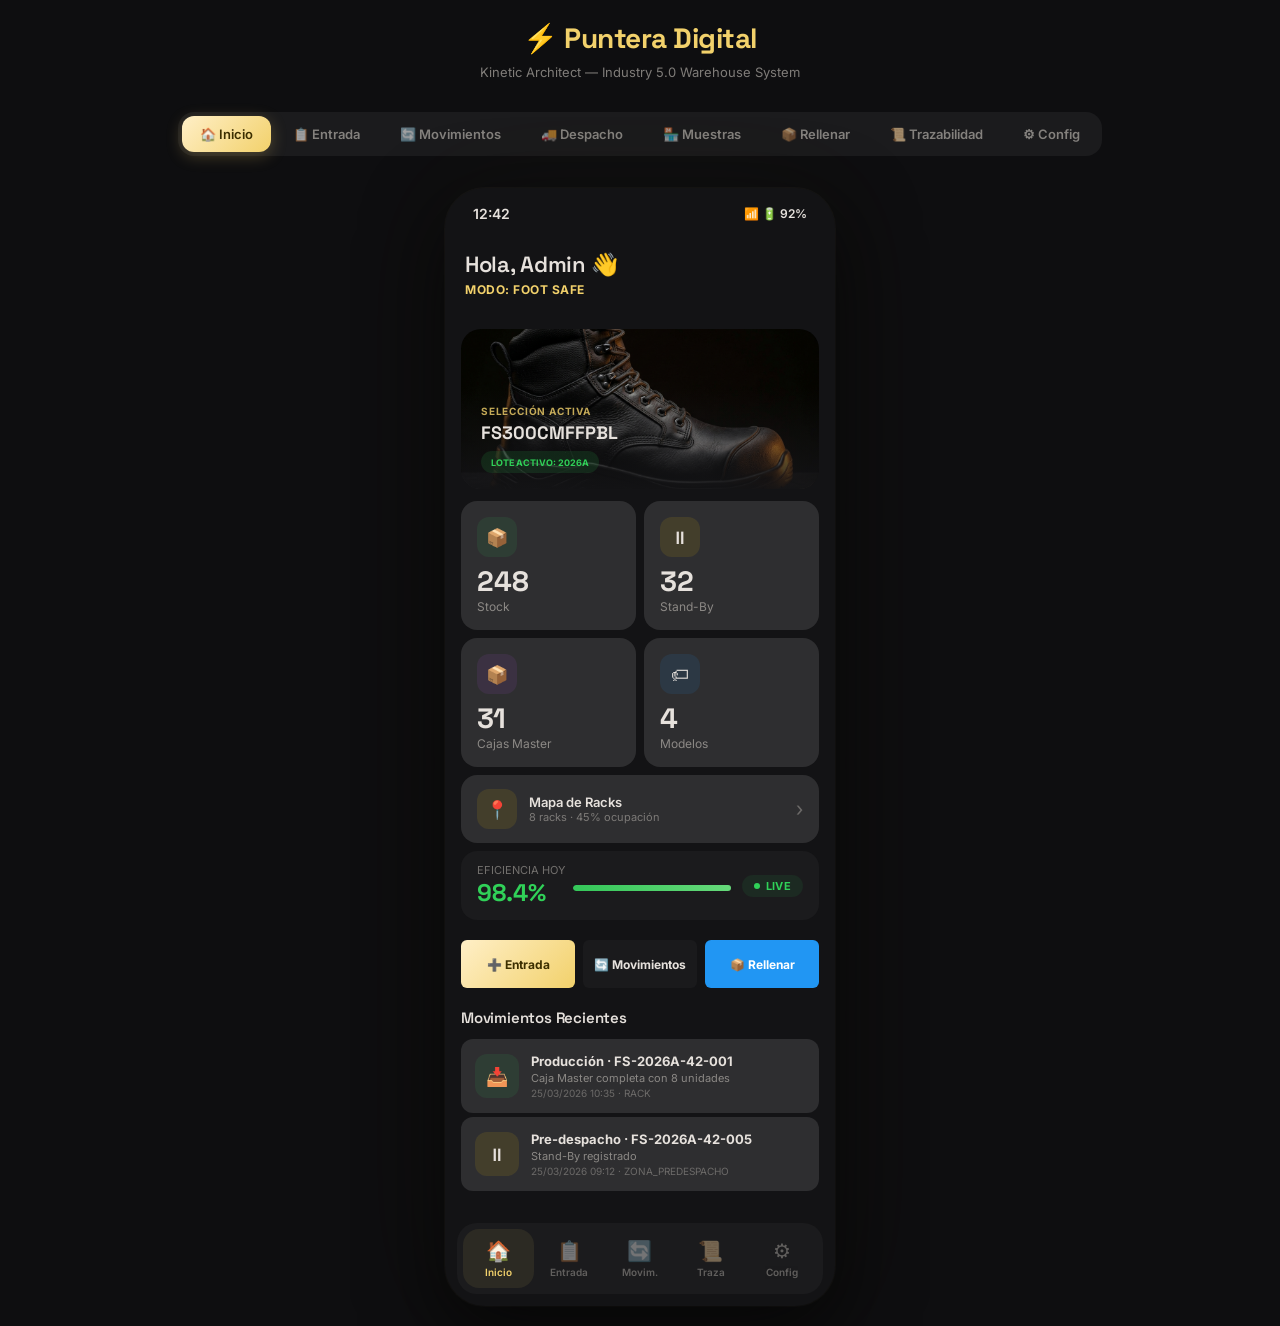
==== mockup/index.html @ a603764b "feat: Puntera Digital v3.0 — Kinetic Architect mockup + Android app - Mockup HTML/CSS con sistema de" ====
<!DOCTYPE html>
<html lang="es">
<head>
    <meta charset="UTF-8">
    <meta name="viewport" content="width=device-width, initial-scale=1.0">
    <title>Puntera Digital — Kinetic Architect</title>
    <meta name="description" content="Industrial warehouse management system with Industry 5.0 design principles">
    <link rel="stylesheet" href="styles.css">
</head>
<body>

<h1 class="page-title">⚡ Puntera Digital</h1>
<p class="subtitle">Kinetic Architect — Industry 5.0 Warehouse System</p>

<div class="tab-nav">
    <button class="tab-btn active" onclick="showScreen('home')">🏠 Inicio</button>
    <button class="tab-btn" onclick="showScreen('entry')">📋 Entrada</button>
    <button class="tab-btn" onclick="showScreen('movements')">🔄 Movimientos</button>
    <button class="tab-btn" onclick="showScreen('dispatch')">🚚 Despacho</button>
    <button class="tab-btn" onclick="showScreen('muestras')">🏪 Muestras</button>
    <button class="tab-btn" onclick="showScreen('refill')">📦 Rellenar</button>
    <button class="tab-btn" onclick="showScreen('trace')">📜 Trazabilidad</button>
    <button class="tab-btn" onclick="showScreen('settings')">⚙ Config</button>
</div>

<div class="phone-frame">
    <div class="status-bar">
        <span class="time">12:42</span>
        <span class="icons">📶 🔋 92%</span>
    </div>

    <!-- ═══════════════ HOME ═══════════════ -->
    <div class="screen active" id="screen-home">
        <div class="top-bar">
            <div class="home-header">
                <div class="home-hello">Hola, Admin 👋</div>
                <div class="home-mode">Modo: Foot Safe</div>
            </div>
        </div>
        <div class="screen-body animate-in">
            <!-- Product Hero Card -->
            <div class="product-hero">
                <img src="img/boot_black.png" alt="Producto destacado" class="product-hero-img" />
                <div class="product-hero-overlay">
                    <div class="product-hero-label">Selección Activa</div>
                    <div class="product-hero-model">FS300CMFFPBL</div>
                    <div style="margin-top:6px;">
                        <span class="pill success" style="font-size:0.5625rem;">LOTE ACTIVO: 2026A</span>
                    </div>
                </div>
            </div>

            <!-- KPI Counters -->
            <div class="counter-grid">
                <div class="counter-card">
                    <div class="counter-icon g">📦</div>
                    <div class="counter-value">248</div>
                    <div class="counter-label">Stock</div>
                </div>
                <div class="counter-card">
                    <div class="counter-icon a">⏸</div>
                    <div class="counter-value">32</div>
                    <div class="counter-label">Stand-By</div>
                </div>
            </div>
            <div class="counter-grid">
                <div class="counter-card">
                    <div class="counter-icon p">📦</div>
                    <div class="counter-value">31</div>
                    <div class="counter-label">Cajas Master</div>
                </div>
                <div class="counter-card">
                    <div class="counter-icon b">🏷</div>
                    <div class="counter-value">4</div>
                    <div class="counter-label">Modelos</div>
                </div>
            </div>

            <!-- Rack Mini Banner -->
            <div onclick="showScreen('rack-map')" style="display:flex;align-items:center;gap:12px;padding:14px 16px;background:var(--surface-container-high);border-radius:var(--radius-xl);margin-bottom:var(--space-sm);cursor:pointer;transition:all 0.2s;">
                <div style="width:40px;height:40px;border-radius:var(--radius-lg);background:rgba(255,204,2,0.1);display:flex;align-items:center;justify-content:center;font-size:18px;">📍</div>
                <div style="flex:1;">
                    <div style="font-weight:600;font-size:0.8125rem;">Mapa de Racks</div>
                    <div style="font-size:0.6875rem;color:var(--on-surface-variant);opacity:0.5;">8 racks · 45% ocupación</div>
                </div>
                <span style="color:var(--on-surface-variant);font-size:20px;opacity:0.4;">›</span>
            </div>

            <!-- Efficiency Bar -->
            <div class="efficiency-bar">
                <div>
                    <div class="efficiency-label">EFICIENCIA HOY</div>
                    <div class="efficiency-value">98.4%</div>
                </div>
                <div style="flex:1;">
                    <div class="progress-bar">
                        <div class="progress-fill green" style="width:98.4%"></div>
                    </div>
                </div>
                <div class="live-badge">LIVE</div>
            </div>

            <!-- Quick Actions -->
            <div class="quick-actions">
                <button class="qa-btn primary" onclick="showScreen('entry')">➕ Entrada</button>
                <button class="qa-btn outline-qa" onclick="showScreen('movements')">🔄 Movimientos</button>
                <button class="qa-btn blue" onclick="showScreen('refill')">📦 Rellenar</button>
            </div>

            <!-- Recent Movements -->
            <div class="section-title">Movimientos Recientes</div>
            <div class="trace-item">
                <div class="trace-row">
                    <div class="trace-icon green-bg">📥</div>
                    <div>
                        <div class="trace-title">Producción · FS-2026A-42-001</div>
                        <div class="trace-obs">Caja Master completa con 8 unidades</div>
                        <div class="trace-date">25/03/2026 10:35 · RACK</div>
                    </div>
                </div>
            </div>
            <div class="trace-item">
                <div class="trace-row">
                    <div class="trace-icon amber-bg">⏸</div>
                    <div>
                        <div class="trace-title">Pre-despacho · FS-2026A-42-005</div>
                        <div class="trace-obs">Stand-By registrado</div>
                        <div class="trace-date">25/03/2026 09:12 · ZONA_PREDESPACHO</div>
                    </div>
                </div>
            </div>
        </div>
        <div class="bottom-nav">
            <button class="nav-item active" onclick="showScreen('home')"><span class="icon">🏠</span><span class="label">Inicio</span></button>
            <button class="nav-item" onclick="showScreen('entry')"><span class="icon">📋</span><span class="label">Entrada</span></button>
            <button class="nav-item" onclick="showScreen('movements')"><span class="icon">🔄</span><span class="label">Movim.</span></button>
            <button class="nav-item" onclick="showScreen('trace')"><span class="icon">📜</span><span class="label">Traza</span></button>
            <button class="nav-item" onclick="showScreen('settings')"><span class="icon">⚙</span><span class="label">Config</span></button>
        </div>
    </div>

    <!-- ═══════════════ ENTRY ═══════════════ -->
    <div class="screen" id="screen-entry">
        <div class="top-bar">
            <h2>Registro de Nacimiento</h2>
        </div>
        <div class="screen-body animate-in">
            <div class="card">
                <div class="card-title">Origen de Mercancía</div>
                <div class="origin-row">
                    <div class="origin-chip fs">✓ Foot Safe</div>
                    <div class="origin-chip sf">Safety</div>
                </div>
            </div>

            <div class="card">
                <div class="card-title">Datos del Producto</div>
                <div class="input-group">
                    <label>Tipo de Entrada</label>
                    <select class="input-field"><option>Producción</option><option>Ajuste</option><option>Traslado</option></select>
                </div>
                <div class="input-group">
                    <label>Modelo</label>
                    <select class="input-field"><option>FS300CMFFPBL</option><option>FS302CMN</option><option>FS400BK</option></select>
                </div>
                <div class="input-row">
                    <div class="input-group">
                        <label>Talla</label>
                        <select class="input-field"><option>42</option><option>43</option><option>44</option></select>
                    </div>
                    <div class="input-group">
                        <label>Lote</label>
                        <input class="input-field" value="2026A" />
                    </div>
                </div>
                <div class="input-group">
                    <label>🔢 Cantidad Total a Ingresar *</label>
                    <input class="input-field" value="25" type="number" />
                </div>
                <div class="input-group">
                    <label>📍 Ubicación Rack *</label>
                    <select class="input-field" id="entry-rack">
                        <option value="R-A01">R-A01 — Pasillo A, Nivel 1</option>
                        <option value="R-A02">R-A02 — Pasillo A, Nivel 2</option>
                        <option value="R-A03">R-A03 — Pasillo A, Nivel 3</option>
                        <option value="R-B01">R-B01 — Pasillo B, Nivel 1</option>
                        <option value="R-B02">R-B02 — Pasillo B, Nivel 2</option>
                        <option value="R-B03">R-B03 — Pasillo B, Nivel 3</option>
                        <option value="R-C01">R-C01 — Pasillo C, Nivel 1</option>
                        <option value="R-C02">R-C02 — Pasillo C, Nivel 2</option>
                    </select>
                </div>
            </div>

            <div class="card">
                <div class="toggle-row">
                    <div>
                        <div class="toggle-label">Caja Master</div>
                        <div class="toggle-sub">3 cajas × 8 pares</div>
                    </div>
                    <div class="toggle-switch on"></div>
                </div>
                <div class="input-group">
                    <label>Pares por Caja</label>
                    <input class="input-field" value="8" type="number" />
                </div>

                <div class="preview-box">
                    <div class="preview-title">📦 Resumen de Ingreso</div>
                    <div style="font-size:0.75rem;color:var(--on-surface-variant);margin-bottom:6px;opacity:0.6;">Su ingreso resultará en:</div>
                    <div class="preview-line green">✅ 3 Cajas Master completas (24 pares)</div>
                    <div class="preview-line orange">+ 1 par adicional</div>

                    <div style="font-size:0.6875rem;color:var(--on-surface-variant);margin-top:14px;font-weight:600;opacity:0.7;">¿Qué hacer con los pares sobrantes?</div>
                    <div class="remainder-chips">
                        <div class="rem-chip active-loose">✓ Pares sueltos</div>
                        <div class="rem-chip inactive">Caja incompleta</div>
                    </div>
                    <div class="rem-desc">Se generarán etiquetas individuales sin caja padre.</div>
                </div>
            </div>

            <button class="action-btn primary glow-primary" id="btn-entry-register" onclick="handleEntryRegister()">🖨 REGISTRAR E IMPRIMIR</button>

            <!-- Success Banner (persistent) -->
            <div class="entry-success-banner" id="entry-success-banner" style="display:none;">
                <div class="success-banner-icon">✅</div>
                <div class="success-banner-title">¡Registro Exitoso!</div>
                <div class="success-banner-detail" id="success-detail"></div>
                <button class="action-btn primary" onclick="dismissEntrySuccess()" style="margin-top:12px;">➕ NUEVO REGISTRO</button>
            </div>

            <div style="height:20px"></div>
        </div>

        <!-- Entry Confirmation Modal -->
        <div class="modal-overlay" id="modal-entry-confirm">
            <div class="modal-box animate-in">
                <div class="modal-icon">📋</div>
                <div class="modal-title">Confirmar Registro</div>
                <div class="modal-desc">Verifique los datos antes de confirmar el ingreso.</div>
                <div class="confirm-summary" id="entry-confirm-summary"></div>
                <button class="action-btn primary" onclick="confirmEntryRegister()">
                    ✅ CONFIRMAR E IMPRIMIR
                </button>
                <button style="width:100%;padding:14px;background:transparent;border:none;color:var(--on-surface-variant);font-family:inherit;font-size:0.8125rem;cursor:pointer;margin-top:4px;opacity:0.5;" onclick="document.getElementById('modal-entry-confirm').classList.remove('show')">CANCELAR</button>
            </div>
        </div>
    </div>

    <!-- ═══════════════ MOVEMENTS HUB ═══════════════ -->
    <div class="screen" id="screen-movements">
        <div class="top-bar">
            <h2>Módulos de Movimiento</h2>
        </div>
        <div class="screen-body animate-in">
            <div class="hub-card">
                <div class="hub-header">
                    <div class="hub-icon amber">⏸</div>
                    <div>
                        <div class="hub-title">Stand-By</div>
                        <div class="hub-sub">Pre-despacho → ZONA_PREDESPACHO</div>
                    </div>
                </div>
                <div class="hub-buttons">
                    <button class="hub-btn outline">👆 Manual</button>
                    <button class="hub-btn filled amber">⚡ Ráfaga</button>
                </div>
            </div>

            <div class="hub-card" onclick="showScreen('dispatch')">
                <div class="hub-header">
                    <div class="hub-icon green">🚚</div>
                    <div>
                        <div class="hub-title">Despacho</div>
                        <div class="hub-sub">Seleccionar items en Stand-By para salida</div>
                    </div>
                    <span class="hub-arrow">›</span>
                </div>
            </div>

            <div class="hub-card">
                <div class="hub-header">
                    <div class="hub-icon purple">⊖</div>
                    <div>
                        <div class="hub-title">Calidad / Bajas</div>
                        <div class="hub-sub">Hidrolizado · Segunda · Daño Físico</div>
                    </div>
                </div>
                <div class="hub-buttons">
                    <button class="hub-btn outline">👆 Manual</button>
                    <button class="hub-btn filled purple">⚡ Ráfaga</button>
                </div>
            </div>

            <div class="hub-card" onclick="showScreen('muestras')">
                <div class="hub-header">
                    <div class="hub-icon teal">🏪</div>
                    <div>
                        <div class="hub-title">Muestras Retornables</div>
                        <div class="hub-sub">Uso comercial, retornable al stock</div>
                    </div>
                    <span class="hub-arrow">›</span>
                </div>
            </div>
        </div>
    </div>

    <!-- ═══════════════ DISPATCH ═══════════════ -->
    <div class="screen" id="screen-dispatch">
        <div class="top-bar">
            <div class="top-bar-flex">
                <button class="back-btn" onclick="showScreen('movements')">←</button>
                <div>
                    <h2>Despacho</h2>
                    <span class="sub" style="color: var(--dispatch);">6 items en Pre-despacho</span>
                </div>
                <button class="panic-btn" title="Verificar UUID">📷</button>
            </div>
        </div>
        <div class="screen-body animate-in">
            <div class="dispatch-header">
                <span class="dispatch-count">4 de 6 seleccionados</span>
                <div class="dispatch-actions">
                    <button>Seleccionar Todo</button>
                    <button>Deseleccionar</button>
                </div>
            </div>

            <div class="dispatch-group-title">FS300CMFFPBL · Lote: 2026A</div>
            <div class="dispatch-item selected">
                <div class="checkbox checked">✓</div>
                <div>
                    <div class="dispatch-uuid">FS-2026A-42-001</div>
                    <div class="dispatch-meta">Talla: 42 · 📦 FS-MB-2026A-42-01</div>
                </div>
                <span class="origin-badge fs">FS</span>
            </div>
            <div class="dispatch-item selected">
                <div class="checkbox checked">✓</div>
                <div>
                    <div class="dispatch-uuid">FS-2026A-42-002</div>
                    <div class="dispatch-meta">Talla: 42 · 📦 FS-MB-2026A-42-01</div>
                </div>
                <span class="origin-badge fs">FS</span>
            </div>
            <div class="dispatch-item selected">
                <div class="checkbox checked">✓</div>
                <div>
                    <div class="dispatch-uuid">FS-2026A-43-001</div>
                    <div class="dispatch-meta">Talla: 43</div>
                </div>
                <span class="origin-badge fs">FS</span>
            </div>

            <div class="dispatch-group-title">FS302CMN · Lote: 2026B</div>
            <div class="dispatch-item selected">
                <div class="checkbox checked">✓</div>
                <div>
                    <div class="dispatch-uuid">FS-2026B-40-001</div>
                    <div class="dispatch-meta">Talla: 40</div>
                </div>
                <span class="origin-badge fs">FS</span>
            </div>
            <div class="dispatch-item">
                <div class="checkbox"></div>
                <div>
                    <div class="dispatch-uuid">FS-2026B-41-001</div>
                    <div class="dispatch-meta">Talla: 41 · 📦 FS-MB-2026B-41-01</div>
                </div>
                <span class="origin-badge fs">FS</span>
            </div>
            <div class="dispatch-item">
                <div class="checkbox"></div>
                <div>
                    <div class="dispatch-uuid">FS-2026B-41-002</div>
                    <div class="dispatch-meta">Talla: 41 · 📦 FS-MB-2026B-41-01</div>
                </div>
                <span class="origin-badge fs">FS</span>
            </div>

            <div class="sticky-bottom">
                <button class="action-btn green" onclick="document.getElementById('modal-dispatch').classList.add('show')">
                    🚚 CONFIRMAR SALIDA (4)
                </button>
            </div>
        </div>

        <div class="modal-overlay" id="modal-dispatch">
            <div class="modal-box animate-in">
                <div class="modal-icon">👤</div>
                <div class="modal-title">Datos de Salida</div>
                <div class="modal-desc">Complete los datos antes de confirmar el despacho de 4 unidades.</div>
                <div class="input-group">
                    <label>Cliente *</label>
                    <input class="input-field" placeholder="Nombre del cliente" value="Distribuidora Norte" />
                </div>
                <div class="input-group">
                    <label>Observaciones</label>
                    <textarea class="input-field" rows="2" placeholder="Ej: Pedido urgente, caja golpeada..." style="resize:none;">Pedido #4521 — Urgente</textarea>
                </div>
                <button class="action-btn green" onclick="document.getElementById('modal-dispatch').classList.remove('show')">
                    ✅ CONFIRMAR SALIDA DEFINITIVA
                </button>
                <button style="width:100%;padding:14px;background:transparent;border:none;color:var(--on-surface-variant);font-family:inherit;font-size:0.8125rem;cursor:pointer;margin-top:4px;opacity:0.5;" onclick="document.getElementById('modal-dispatch').classList.remove('show')">CANCELAR</button>
            </div>
        </div>
    </div>

    <!-- ═══════════════ MUESTRAS ═══════════════ -->
    <div class="screen" id="screen-muestras">
        <div class="top-bar">
            <div class="top-bar-flex">
                <button class="back-btn" onclick="showScreen('movements')">←</button>
                <div>
                    <h2>Muestras Retornables</h2>
                    <span class="sub" style="color: var(--teal);">3 muestras activas</span>
                </div>
            </div>
        </div>
        <div class="screen-body animate-in" style="position:relative;padding-bottom:80px;">
            <div class="muestra-card">
                <div class="muestra-header">
                    <div>
                        <div style="font-size:0.875rem;font-weight:700;">FS-2026A-42-005</div>
                        <div style="font-size:0.75rem;color:var(--on-surface-variant);opacity:0.6;">FS300CMFFPBL · Talla 42</div>
                        <div style="font-size:0.6875rem;color:var(--on-surface-variant);margin-top:2px;opacity:0.4;">Desde: 20/03/2026 14:30</div>
                    </div>
                    <span class="muestra-badge">MUESTRA</span>
                </div>
                <div class="muestra-actions">
                    <button class="muestra-btn outline-green">↩ Retornar</button>
                    <button class="muestra-btn filled-orange">🛒 Se quedó</button>
                </div>
            </div>

            <div class="muestra-card">
                <div class="muestra-header">
                    <div>
                        <div style="font-size:0.875rem;font-weight:700;">FS-2026B-40-003</div>
                        <div style="font-size:0.75rem;color:var(--on-surface-variant);opacity:0.6;">FS302CMN · Talla 40</div>
                        <div style="font-size:0.6875rem;color:var(--on-surface-variant);margin-top:2px;opacity:0.4;">Desde: 18/03/2026 09:15</div>
                    </div>
                    <span class="muestra-badge">MUESTRA</span>
                </div>
                <div class="muestra-actions">
                    <button class="muestra-btn outline-green">↩ Retornar</button>
                    <button class="muestra-btn filled-orange">🛒 Se quedó</button>
                </div>
            </div>

            <div class="muestra-card">
                <div class="muestra-header">
                    <div>
                        <div style="font-size:0.875rem;font-weight:700;">FS-2026A-44-002</div>
                        <div style="font-size:0.75rem;color:var(--on-surface-variant);opacity:0.6;">FS400BK · Talla 44</div>
                        <div style="font-size:0.6875rem;color:var(--on-surface-variant);margin-top:2px;opacity:0.4;">Desde: 15/03/2026 16:40</div>
                    </div>
                    <span class="muestra-badge">MUESTRA</span>
                </div>
                <div class="muestra-actions">
                    <button class="muestra-btn outline-green">↩ Retornar</button>
                    <button class="muestra-btn filled-orange">🛒 Se quedó</button>
                </div>
            </div>

            <button class="fab" onclick="openMuestraScanner()">➕ Nueva Muestra</button>
        </div>

        <!-- Muestras Scanner Modal -->
        <div class="modal-overlay" id="modal-muestra-scanner">
            <div class="modal-box animate-in" style="max-width:360px;">
                <div class="modal-icon">📱</div>
                <div class="modal-title">Escanear Calzado</div>
                <div class="modal-desc">Escanee o ingrese el UUID del par para marcar como muestra.</div>
                <div class="input-group">
                    <label>UUID del Par *</label>
                    <div style="display:flex;gap:8px;">
                        <input class="input-field" id="muestra-scan-uuid" placeholder="FS-2026A-42-001" style="flex:1;" />
                        <button style="width:48px;height:48px;border-radius:var(--radius-lg);background:var(--teal);border:none;color:white;font-size:20px;cursor:pointer;transition:all 0.2s;" onclick="searchMuestraUUID()" onmouseover="this.style.filter='brightness(1.1)'" onmouseout="this.style.filter=''">🔍</button>
                    </div>
                </div>
                <div id="muestra-scan-result" style="display:none;">
                    <div class="scan-result-card">
                        <div class="scan-result-title" id="muestra-result-title">FS-2026A-42-001</div>
                        <div class="scan-result-detail" id="muestra-result-detail">FS300CMFFPBL · Talla 42 · Lote 2026A</div>
                        <span class="pill success" style="font-size:0.625rem;margin-top:6px;display:inline-flex;">EN STOCK</span>
                    </div>
                    <div class="input-group" style="margin-top:12px;">
                        <label>Cliente *</label>
                        <input class="input-field" id="muestra-client" placeholder="Nombre del cliente" />
                    </div>
                    <div class="input-group">
                        <label>Observaciones</label>
                        <textarea class="input-field" id="muestra-obs" rows="2" placeholder="Motivo de la muestra..." style="resize:none;"></textarea>
                    </div>
                    <button class="action-btn teal" onclick="confirmNewMuestra()">
                        🏪 CONFIRMAR MUESTRA
                    </button>
                </div>
                <button style="width:100%;padding:14px;background:transparent;border:none;color:var(--on-surface-variant);font-family:inherit;font-size:0.8125rem;cursor:pointer;margin-top:8px;opacity:0.5;" onclick="document.getElementById('modal-muestra-scanner').classList.remove('show')">CANCELAR</button>
            </div>
        </div>
    </div>

    <!-- ═══════════════ REFILL ═══════════════ -->
    <div class="screen" id="screen-refill">
        <div class="top-bar">
            <div class="top-bar-flex">
                <button class="back-btn" onclick="showScreen('home')">←</button>
                <div>
                    <h2>Rellenar Caja Master</h2>
                    <span class="sub" style="color: var(--refill-blue);">Paso 2: Agregar Pares</span>
                </div>
            </div>
        </div>
        <div class="screen-body animate-in">
            <div class="master-info-card">
                <div style="font-size:0.75rem;color:var(--refill-blue);font-weight:700;">📦 Caja Master</div>
                <div style="font-family:'Space Grotesk',sans-serif;font-size:0.9375rem;font-weight:700;margin:6px 0 2px;">FS-MB-2026A-42-04</div>
                <div style="font-size:0.75rem;color:var(--on-surface-variant);opacity:0.6;">FS300CMFFPBL · Talla 42 · Lote 2026A</div>
                <div class="progress-bar">
                    <div class="progress-fill blue" style="width:75%"></div>
                </div>
                <div style="font-size:0.8125rem;font-weight:700;color:var(--warning);">Tiene 5 de 8 pares. Faltan 3.</div>
                <div style="font-size:0.75rem;color:var(--refill-blue);margin-top:4px;">Pares a agregar: 2 → Total: 7/8</div>
            </div>

            <div class="refill-step-card">
                <div style="font-size:0.8125rem;color:var(--primary-container);font-weight:700;margin-bottom:10px;">Agregar Par Individual</div>
                <div style="display:flex;gap:8px;">
                    <input class="input-field" placeholder="UUID del Par" style="flex:1;" />
                    <button style="width:48px;height:48px;border-radius:var(--radius-lg);background:var(--refill-blue);border:none;color:white;font-size:20px;cursor:pointer;transition:all 0.2s;" onmouseover="this.style.filter='brightness(1.1)'" onmouseout="this.style.filter=''">+</button>
                </div>
            </div>

            <div class="child-item">
                <span style="font-size:0.8125rem;font-weight:500;">FS-2026A-42-017</span>
                <button class="child-remove">✕</button>
            </div>
            <div class="child-item">
                <span style="font-size:0.8125rem;font-weight:500;">FS-2026A-42-019</span>
                <button class="child-remove">✕</button>
            </div>

            <button class="action-btn blue">✅ CONFIRMAR RELLENADO (2 pares)</button>
        </div>
    </div>

    <!-- ═══════════════ TRACEABILITY ═══════════════ -->
    <div class="screen" id="screen-trace">
        <div class="top-bar">
            <h2>Historial de Trazabilidad</h2>
        </div>
        <div class="screen-body animate-in">
            <div class="trace-item" onclick="this.querySelector('.trace-details').classList.toggle('open')">
                <div class="trace-row">
                    <div class="trace-icon red-bg">📤</div>
                    <div style="flex:1;">
                        <div class="trace-title">Despacho · FS-2026A-42-001</div>
                        <div class="trace-obs">Despacho completado — 4 unidades</div>
                        <div class="trace-date">25/03/2026 11:45 · DESPACHADO</div>
                    </div>
                    <span class="expand-icon">▾</span>
                </div>
                <div class="trace-details">
                    <div class="detail-row"><span class="icon">👤</span><span class="label">Cliente:</span> Distribuidora Norte</div>
                    <div class="detail-row"><span class="icon">📝</span> Pedido #4521 — Urgente</div>
                </div>
            </div>

            <div class="trace-item" onclick="this.querySelector('.trace-details').classList.toggle('open')">
                <div class="trace-row">
                    <div class="trace-icon amber-bg">⏸</div>
                    <div style="flex:1;">
                        <div class="trace-title">Pre-despacho · FS-2026A-42-005</div>
                        <div class="trace-obs">Stand-By registrado</div>
                        <div class="trace-date">25/03/2026 09:12 · ZONA_PREDESPACHO</div>
                    </div>
                    <span class="expand-icon">▾</span>
                </div>
                <div class="trace-details">
                    <div class="detail-row"><span class="icon">👤</span><span class="label">Cliente:</span> Calzados Express</div>
                    <div class="detail-row"><span class="icon">📝</span> Caja golpeada pero producto intacto</div>
                </div>
            </div>

            <div class="trace-item">
                <div class="trace-row">
                    <div class="trace-icon teal-bg">🏪</div>
                    <div>
                        <div class="trace-title">Muestra retornable · FS-2026B-40-003</div>
                        <div class="trace-obs">Entregado a cliente: Tienda Central</div>
                        <div class="trace-date">22/03/2026 14:20 · ZONA_CUSTODIA_COMERCIAL</div>
                    </div>
                </div>
            </div>

            <div class="trace-item">
                <div class="trace-row">
                    <div class="trace-icon blue-bg">📦</div>
                    <div>
                        <div class="trace-title">Caja rellenada · FS-MB-2026A-42-04</div>
                        <div class="trace-obs">Añadidos 2 par(es). Ahora: 7/8</div>
                        <div class="trace-date">21/03/2026 16:50 · RACK</div>
                    </div>
                </div>
            </div>

            <div class="trace-item">
                <div class="trace-row">
                    <div class="trace-icon green-bg">📥</div>
                    <div>
                        <div class="trace-title">Producción · FS-MB-2026A-42-01</div>
                        <div class="trace-obs">Caja Master completa con 8 unidades</div>
                        <div class="trace-date">20/03/2026 08:30 · RACK</div>
                    </div>
                </div>
            </div>

            <div class="trace-item">
                <div class="trace-row">
                    <div class="trace-icon green-bg">📥</div>
                    <div>
                        <div class="trace-title">Producción · FS-2026A-42-025</div>
                        <div class="trace-obs">Par individual suelto</div>
                        <div class="trace-date">20/03/2026 08:30 · RACK</div>
                    </div>
                </div>
            </div>
            <div style="height:20px"></div>
        </div>
    </div>

    <!-- ═══════════════ SETTINGS ═══════════════ -->
    <div class="screen" id="screen-settings">
        <div class="top-bar">
            <h2>Configuración</h2>
            <div class="sub">Panel de Administración</div>
        </div>
        <div class="screen-body animate-in">
            <div class="settings-section">
                <div class="settings-section-title">Catálogo de Productos</div>
                <div class="settings-item" onclick="showScreen('catalog')">
                    <div class="settings-icon gold">👟</div>
                    <div>
                        <div class="settings-label">Gestión de Modelos</div>
                        <div class="settings-desc">Fotos, nombres, SKUs y tallas</div>
                    </div>
                    <span class="settings-arrow">›</span>
                </div>
                <div class="settings-item">
                    <div class="settings-icon blue-s">📐</div>
                    <div>
                        <div class="settings-label">Tabla de Tallas</div>
                        <div class="settings-desc">Rangos por modelo y conversiones</div>
                    </div>
                    <span class="settings-arrow">›</span>
                </div>
                <div class="settings-item">
                    <div class="settings-icon green-s">📦</div>
                    <div>
                        <div class="settings-label">Pares por Caja Master</div>
                        <div class="settings-desc">Configuración de auto-boxing</div>
                    </div>
                    <span class="settings-arrow">›</span>
                </div>
            </div>

            <div class="settings-section">
                <div class="settings-section-title">Sistema</div>
                <div class="settings-item" onclick="showScreen('printer-config')">
                    <div class="settings-icon purple-s">🖨</div>
                    <div>
                        <div class="settings-label">Impresora QR</div>
                        <div class="settings-desc">BarTender Enterprise · TSC TE200</div>
                    </div>
                    <span class="settings-arrow">›</span>
                </div>
                <div class="settings-item">
                    <div class="settings-icon blue-s">☁</div>
                    <div>
                        <div class="settings-label">Sincronización</div>
                        <div class="settings-desc">Google Sheets · Última: hace 5 min</div>
                    </div>
                    <span class="settings-arrow">›</span>
                </div>
                <div class="settings-item" onclick="showScreen('qr-history')">
                    <div class="settings-icon green-s">🏷</div>
                    <div>
                        <div class="settings-label">Historial de QR</div>
                        <div class="settings-desc">Reimpresión, búsqueda UUID y PDFs</div>
                    </div>
                    <span class="settings-arrow">›</span>
                </div>
                <div class="settings-item" onclick="showScreen('rack-map')">
                    <div class="settings-icon gold">📍</div>
                    <div>
                        <div class="settings-label">Mapa de Racks</div>
                        <div class="settings-desc">Visualizar ubicaciones del almacén</div>
                    </div>
                    <span class="settings-arrow">›</span>
                </div>
            </div>

            <div class="settings-section">
                <div class="settings-section-title">Cuenta</div>
                <div class="settings-item" onclick="document.getElementById('modal-logout').classList.add('show')">
                    <div class="settings-icon red-s">🔒</div>
                    <div>
                        <div class="settings-label">Cerrar Sesión</div>
                        <div class="settings-desc">admin@punteradigital.com</div>
                    </div>
                    <span class="settings-arrow">›</span>
                </div>
            </div>

            <div style="text-align:center;padding:20px 0;">
                <div style="font-size:0.6875rem;color:var(--on-surface-variant);opacity:0.3;">Puntera Digital v3.0.0</div>
                <div style="font-size:0.625rem;color:var(--on-surface-variant);opacity:0.2;margin-top:2px;">Kinetic Architect Engine</div>
            </div>
        </div>
        <div class="bottom-nav">
            <button class="nav-item" onclick="showScreen('home')"><span class="icon">🏠</span><span class="label">Inicio</span></button>
            <button class="nav-item" onclick="showScreen('entry')"><span class="icon">📋</span><span class="label">Entrada</span></button>
            <button class="nav-item" onclick="showScreen('movements')"><span class="icon">🔄</span><span class="label">Movim.</span></button>
            <button class="nav-item" onclick="showScreen('trace')"><span class="icon">📜</span><span class="label">Traza</span></button>
            <button class="nav-item active" onclick="showScreen('settings')"><span class="icon">⚙</span><span class="label">Config</span></button>
        </div>

        <!-- Logout Confirmation Modal -->
        <div class="modal-overlay" id="modal-logout">
            <div class="modal-box animate-in">
                <div class="modal-icon">🔒</div>
                <div class="modal-title">¿Cerrar Sesión?</div>
                <div class="modal-desc">Se cerrará la sesión de admin@punteradigital.com</div>
                <button class="action-btn danger" style="background:rgba(255,59,48,0.15);" onclick="confirmLogout()">
                    🚪 CERRAR SESIÓN
                </button>
                <button style="width:100%;padding:14px;background:transparent;border:none;color:var(--on-surface-variant);font-family:inherit;font-size:0.8125rem;cursor:pointer;margin-top:4px;opacity:0.5;" onclick="document.getElementById('modal-logout').classList.remove('show')">CANCELAR</button>
            </div>
        </div>
    </div>

    <!-- ═══════════════ CATALOG MANAGER ═══════════════ -->
    <div class="screen" id="screen-catalog">
        <div class="top-bar">
            <div class="top-bar-flex">
                <button class="back-btn" onclick="showScreen('settings')">←</button>
                <div>
                    <h2>Catálogo de Modelos</h2>
                    <span class="sub">4 modelos registrados</span>
                </div>
            </div>
        </div>
        <div class="screen-body animate-in">
            <div class="catalog-grid">
                <div class="catalog-item" onclick="showScreen('catalog-edit')">
                    <div class="catalog-status active"></div>
                    <div class="catalog-img"><img src="img/boot_black.png" alt="FS300CMFFPBL" /></div>
                    <div class="catalog-name">FS300CMFFPBL</div>
                    <div class="catalog-sku">Foot Safe 300 Comp</div>
                </div>
                <div class="catalog-item" onclick="showScreen('catalog-edit')">
                    <div class="catalog-status active"></div>
                    <div class="catalog-img"><img src="img/boot_brown.png" alt="FS302CMN" /></div>
                    <div class="catalog-name">FS302CMN</div>
                    <div class="catalog-sku">Foot Safe 302</div>
                </div>
                <div class="catalog-item" onclick="showScreen('catalog-edit')">
                    <div class="catalog-status active"></div>
                    <div class="catalog-img"><img src="img/boot_tactical.png" alt="FS400BK" /></div>
                    <div class="catalog-name">FS400BK</div>
                    <div class="catalog-sku">Foot Safe 400 Black</div>
                </div>
                <div class="catalog-item" onclick="showScreen('catalog-edit')">
                    <div class="catalog-status inactive"></div>
                    <div class="catalog-img"><img src="img/shoe_lite.png" alt="SF200LT" /></div>
                    <div class="catalog-name">SF200LT</div>
                    <div class="catalog-sku">Safety 200 Lite</div>
                </div>
            </div>

            <button class="action-btn primary" style="margin-top:20px;" onclick="showScreen('catalog-edit')">➕ AGREGAR MODELO</button>
        </div>
    </div>

    <!-- ═══════════════ CATALOG EDIT ═══════════════ -->
    <div class="screen" id="screen-catalog-edit">
        <div class="top-bar">
            <div class="top-bar-flex">
                <button class="back-btn" onclick="showScreen('catalog')">←</button>
                <div>
                    <h2>Editar Modelo</h2>
                    <span class="sub">FS300CMFFPBL</span>
                </div>
            </div>
        </div>
        <div class="screen-body animate-in">
            <div class="img-upload-zone has-image" onclick="document.getElementById('catalog-img-input').click()">
                <img src="img/boot_black.png" alt="FS300CMFFPBL" id="catalog-edit-img" />
                <div class="upload-overlay">
                    <div class="img-upload-icon" style="opacity:1;color:white;">📸</div>
                    <div class="img-upload-text" style="opacity:1;color:white;font-weight:600;">Cambiar foto</div>
                </div>
                <input type="file" id="catalog-img-input" accept="image/*" style="display:none;" onchange="handleImageUpload(event)" />
            </div>

            <div class="card">
                <div class="card-title">Información del Modelo</div>
                <div class="input-group">
                    <label>Código SKU</label>
                    <input class="input-field" value="FS300CMFFPBL" />
                </div>
                <div class="input-group">
                    <label>Nombre Comercial</label>
                    <input class="input-field" value="Foot Safe 300 Composite" />
                </div>
                <div class="input-group">
                    <label>Origen</label>
                    <select class="input-field">
                        <option selected>Foot Safe</option>
                        <option>Safety</option>
                    </select>
                </div>
                <div class="input-row">
                    <div class="input-group">
                        <label>Talla Mín</label>
                        <input class="input-field" value="36" type="number" />
                    </div>
                    <div class="input-group">
                        <label>Talla Máx</label>
                        <input class="input-field" value="46" type="number" />
                    </div>
                </div>
                <div class="input-group">
                    <label>Pares por Caja Master</label>
                    <input class="input-field" value="8" type="number" />
                </div>
            </div>

            <div class="card">
                <div class="card-title">Estado</div>
                <div class="toggle-row">
                    <div>
                        <div class="toggle-label">Modelo Activo</div>
                        <div class="toggle-sub">Visible en entrada y despacho</div>
                    </div>
                    <div class="toggle-switch on"></div>
                </div>
            </div>

            <button class="action-btn primary">💾 GUARDAR CAMBIOS</button>
            <button class="action-btn danger">🗑 ELIMINAR MODELO</button>
            <div style="height:20px"></div>
        </div>
    </div>

    <!-- ═══════════════ PRINTER CONFIG ═══════════════ -->
    <div class="screen" id="screen-printer-config">
        <div class="top-bar">
            <div class="top-bar-flex">
                <button class="back-btn" onclick="showScreen('settings')">←</button>
                <div>
                    <h2>Impresora QR</h2>
                    <span class="sub" style="color: var(--purple);">BarTender Enterprise</span>
                </div>
            </div>
        </div>
        <div class="screen-body animate-in">
            <!-- Connection Status Banner -->
            <div class="printer-status-banner" id="printer-status-banner">
                <div class="printer-status-icon" id="printer-status-icon">🔌</div>
                <div>
                    <div class="printer-status-text" id="printer-status-text">Sin Configurar</div>
                    <div class="printer-status-sub" id="printer-status-sub">Ingrese IP y puerto del servidor</div>
                </div>
            </div>

            <!-- Server Config Card -->
            <div class="card">
                <div class="card-title">Servidor BarTender</div>
                <div class="input-group">
                    <label>Dirección IP del Servidor *</label>
                    <input class="input-field" id="printer-ip" placeholder="192.168.0.50" value="192.168.0.50" />
                </div>
                <div class="input-row">
                    <div class="input-group">
                        <label>Puerto *</label>
                        <input class="input-field" id="printer-port" type="number" placeholder="8080" value="8080" />
                    </div>
                    <div class="input-group">
                        <label>Protocolo</label>
                        <select class="input-field" id="printer-protocol">
                            <option selected>HTTP</option>
                            <option>HTTPS</option>
                        </select>
                    </div>
                </div>
                <div class="input-group">
                    <label>Endpoint</label>
                    <input class="input-field" value="/imprimir" readonly style="opacity: 0.5;" />
                </div>
            </div>

            <!-- Test Connection -->
            <button class="action-btn printer-test-btn" id="btn-test-printer" onclick="testPrinterConnection()">
                <span class="printer-test-icon">📡</span> PROBAR CONEXIÓN
            </button>

            <!-- Printer Info Card (shown after successful connection) -->
            <div class="card printer-info-card" id="printer-info-card" style="display:none;">
                <div class="card-title">Información de Conexión</div>
                <div class="printer-info-row">
                    <span class="printer-info-label">URL Completa</span>
                    <span class="printer-info-value" id="printer-full-url">—</span>
                </div>
                <div class="printer-info-row">
                    <span class="printer-info-label">Impresora</span>
                    <span class="printer-info-value">TSC TE200</span>
                </div>
                <div class="printer-info-row">
                    <span class="printer-info-label">Etiqueta</span>
                    <span class="printer-info-value">etiqueta_puntera.btw</span>
                </div>
                <div class="printer-info-row">
                    <span class="printer-info-label">Última prueba</span>
                    <span class="printer-info-value" id="printer-last-test">—</span>
                </div>
            </div>

            <!-- Advanced Settings -->
            <div class="card">
                <div class="card-title">Configuración Avanzada</div>
                <div class="toggle-row">
                    <div>
                        <div class="toggle-label">Reintentos Automáticos</div>
                        <div class="toggle-sub">3 intentos con backoff exponencial</div>
                    </div>
                    <div class="toggle-switch on"></div>
                </div>
                <div class="toggle-row">
                    <div>
                        <div class="toggle-label">Cola Offline</div>
                        <div class="toggle-sub">Encolar jobs si no hay conexión</div>
                    </div>
                    <div class="toggle-switch on"></div>
                </div>
                <div class="input-group" style="margin-top:8px;">
                    <label>Timeout de Conexión (segundos)</label>
                    <input class="input-field" type="number" value="10" />
                </div>
            </div>

            <button class="action-btn primary glow-primary" onclick="savePrinterConfig()">💾 GUARDAR CONFIGURACIÓN</button>
            <div style="height:20px"></div>
        </div>
    </div>

    <!-- ═══════════════ QR HISTORY ═══════════════ -->
    <div class="screen" id="screen-qr-history">
        <div class="top-bar">
            <div class="top-bar-flex">
                <button class="back-btn" onclick="showScreen('settings')">←</button>
                <div>
                    <h2>Historial de QR</h2>
                    <span class="sub" style="color: var(--tertiary);">Reimpresión y PDFs</span>
                </div>
            </div>
        </div>
        <div class="screen-body animate-in">
            <!-- UUID Search -->
            <div class="card">
                <div class="card-title">🔍 Buscar QR por UUID</div>
                <div style="display:flex;gap:8px;">
                    <input class="input-field" id="qr-search-uuid" placeholder="Ej: FS-2026A-42-001" style="flex:1;" />
                    <button style="width:48px;height:48px;border-radius:var(--radius-lg);background:linear-gradient(135deg,var(--primary),var(--primary-container));border:none;color:var(--on-primary);font-size:18px;cursor:pointer;font-weight:700;transition:all 0.2s;" onclick="searchQRByUUID()" onmouseover="this.style.transform='scale(1.05)'" onmouseout="this.style.transform=''">→</button>
                </div>
                <div id="qr-search-result" style="display:none;margin-top:12px;">
                    <div class="qr-result-card">
                        <div style="display:flex;align-items:center;gap:12px;">
                            <div class="qr-preview-box">QR</div>
                            <div style="flex:1;">
                                <div style="font-weight:700;font-size:0.875rem;" id="qr-result-uuid">FS-2026A-42-001</div>
                                <div style="font-size:0.75rem;color:var(--on-surface-variant);opacity:0.6;" id="qr-result-info">FS300CMFFPBL · Talla 42</div>
                                <div style="font-size:0.6875rem;color:var(--on-surface-variant);opacity:0.4;margin-top:2px;" id="qr-result-date">Creado: 15/04/2026 10:30</div>
                            </div>
                        </div>
                        <div style="display:flex;gap:8px;margin-top:12px;">
                            <button class="hub-btn filled amber" style="flex:1;font-size:0.75rem;" onclick="reprintQR('individual')">🖨 Reimprimir</button>
                            <button class="hub-btn outline" style="flex:1;font-size:0.75rem;" onclick="generateIndividualPDF()">📄 Generar PDF</button>
                        </div>
                    </div>
                </div>
            </div>

            <!-- Daily Production Groups -->
            <div class="section-title" style="margin-top:16px;">📅 Producción por Día</div>

            <div class="qr-day-group">
                <div class="qr-day-header" onclick="toggleDayGroup(this)">
                    <div>
                        <div class="qr-day-date">15 Abril 2026</div>
                        <div class="qr-day-count">32 etiquetas · 4 cajas master</div>
                    </div>
                    <div style="display:flex;align-items:center;gap:8px;">
                        <button class="qr-pdf-btn" onclick="event.stopPropagation();generateDayPDF('15-Abr-2026')">📄 PDF</button>
                        <span class="expand-icon">▾</span>
                    </div>
                </div>
                <div class="qr-day-items">
                    <div class="qr-item"><div class="qr-preview-box-sm">QR</div><div style="flex:1;"><div style="font-size:0.8125rem;font-weight:600;">FS-2026A-42-001</div><div style="font-size:0.6875rem;color:var(--on-surface-variant);opacity:0.5;">FS300CMFFPBL · T42 · R-A01</div></div><button class="qr-reprint-btn" onclick="reprintQR('FS-2026A-42-001')">🖨</button></div>
                    <div class="qr-item"><div class="qr-preview-box-sm">QR</div><div style="flex:1;"><div style="font-size:0.8125rem;font-weight:600;">FS-2026A-42-002</div><div style="font-size:0.6875rem;color:var(--on-surface-variant);opacity:0.5;">FS300CMFFPBL · T42 · R-A01</div></div><button class="qr-reprint-btn" onclick="reprintQR('FS-2026A-42-002')">🖨</button></div>
                    <div class="qr-item"><div class="qr-preview-box-sm">QR</div><div style="flex:1;"><div style="font-size:0.8125rem;font-weight:600;">FS-2026A-43-001</div><div style="font-size:0.6875rem;color:var(--on-surface-variant);opacity:0.5;">FS300CMFFPBL · T43 · R-A02</div></div><button class="qr-reprint-btn" onclick="reprintQR('FS-2026A-43-001')">🖨</button></div>
                    <div class="qr-item"><div class="qr-preview-box-sm">📦</div><div style="flex:1;"><div style="font-size:0.8125rem;font-weight:600;">FS-MB-2026A-42-01</div><div style="font-size:0.6875rem;color:var(--on-surface-variant);opacity:0.5;">Caja Master · 8 pares</div></div><button class="qr-reprint-btn" onclick="reprintQR('FS-MB-2026A-42-01')">🖨</button></div>
                </div>
            </div>

            <div class="qr-day-group">
                <div class="qr-day-header" onclick="toggleDayGroup(this)">
                    <div>
                        <div class="qr-day-date">14 Abril 2026</div>
                        <div class="qr-day-count">24 etiquetas · 3 cajas master</div>
                    </div>
                    <div style="display:flex;align-items:center;gap:8px;">
                        <button class="qr-pdf-btn" onclick="event.stopPropagation();generateDayPDF('14-Abr-2026')">📄 PDF</button>
                        <span class="expand-icon">▾</span>
                    </div>
                </div>
                <div class="qr-day-items">
                    <div class="qr-item"><div class="qr-preview-box-sm">QR</div><div style="flex:1;"><div style="font-size:0.8125rem;font-weight:600;">FS-2026B-40-001</div><div style="font-size:0.6875rem;color:var(--on-surface-variant);opacity:0.5;">FS302CMN · T40 · R-B02</div></div><button class="qr-reprint-btn" onclick="reprintQR('FS-2026B-40-001')">🖨</button></div>
                    <div class="qr-item"><div class="qr-preview-box-sm">QR</div><div style="flex:1;"><div style="font-size:0.8125rem;font-weight:600;">FS-2026B-40-002</div><div style="font-size:0.6875rem;color:var(--on-surface-variant);opacity:0.5;">FS302CMN · T40 · R-B02</div></div><button class="qr-reprint-btn" onclick="reprintQR('FS-2026B-40-002')">🖨</button></div>
                    <div class="qr-item"><div class="qr-preview-box-sm">📦</div><div style="flex:1;"><div style="font-size:0.8125rem;font-weight:600;">FS-MB-2026B-40-01</div><div style="font-size:0.6875rem;color:var(--on-surface-variant);opacity:0.5;">Caja Master · 8 pares</div></div><button class="qr-reprint-btn" onclick="reprintQR('FS-MB-2026B-40-01')">🖨</button></div>
                </div>
            </div>

            <div class="qr-day-group">
                <div class="qr-day-header" onclick="toggleDayGroup(this)">
                    <div>
                        <div class="qr-day-date">13 Abril 2026</div>
                        <div class="qr-day-count">16 etiquetas · 2 cajas master</div>
                    </div>
                    <div style="display:flex;align-items:center;gap:8px;">
                        <button class="qr-pdf-btn" onclick="event.stopPropagation();generateDayPDF('13-Abr-2026')">📄 PDF</button>
                        <span class="expand-icon">▾</span>
                    </div>
                </div>
                <div class="qr-day-items">
                    <div class="qr-item"><div class="qr-preview-box-sm">QR</div><div style="flex:1;"><div style="font-size:0.8125rem;font-weight:600;">FS-2026A-44-001</div><div style="font-size:0.6875rem;color:var(--on-surface-variant);opacity:0.5;">FS400BK · T44 · R-C01</div></div><button class="qr-reprint-btn" onclick="reprintQR('FS-2026A-44-001')">🖨</button></div>
                    <div class="qr-item"><div class="qr-preview-box-sm">QR</div><div style="flex:1;"><div style="font-size:0.8125rem;font-weight:600;">FS-2026A-44-002</div><div style="font-size:0.6875rem;color:var(--on-surface-variant);opacity:0.5;">FS400BK · T44 · R-C01</div></div><button class="qr-reprint-btn" onclick="reprintQR('FS-2026A-44-002')">🖨</button></div>
                </div>
            </div>

            <div style="height:20px"></div>
        </div>
    </div>

    <!-- ═══════════════ RACK MAP ═══════════════ -->
    <div class="screen" id="screen-rack-map">
        <div class="top-bar">
            <div class="top-bar-flex">
                <button class="back-btn" onclick="showScreen('settings')">←</button>
                <div>
                    <h2>Mapa de Racks</h2>
                    <span class="sub" style="color: var(--amber);">Almacén Principal</span>
                </div>
            </div>
        </div>
        <div class="screen-body animate-in">
            <div class="rack-legend">
                <span class="rack-legend-item"><span class="rack-dot high"></span> Alto</span>
                <span class="rack-legend-item"><span class="rack-dot mid"></span> Medio</span>
                <span class="rack-legend-item"><span class="rack-dot low"></span> Bajo</span>
                <span class="rack-legend-item"><span class="rack-dot empty"></span> Vacío</span>
            </div>

            <div class="rack-section-title">Pasillo A</div>
            <div class="rack-grid">
                <div class="rack-cell high"><div class="rack-id">R-A01</div><div class="rack-count">24/30</div><div class="rack-model">FS300CMFFPBL</div><div class="rack-bar"><div class="rack-fill" style="width:80%"></div></div></div>
                <div class="rack-cell mid"><div class="rack-id">R-A02</div><div class="rack-count">15/30</div><div class="rack-model">FS300CMFFPBL</div><div class="rack-bar"><div class="rack-fill" style="width:50%"></div></div></div>
                <div class="rack-cell low"><div class="rack-id">R-A03</div><div class="rack-count">6/30</div><div class="rack-model">FS302CMN</div><div class="rack-bar"><div class="rack-fill" style="width:20%"></div></div></div>
            </div>

            <div class="rack-section-title">Pasillo B</div>
            <div class="rack-grid">
                <div class="rack-cell high"><div class="rack-id">R-B01</div><div class="rack-count">28/30</div><div class="rack-model">FS302CMN</div><div class="rack-bar"><div class="rack-fill" style="width:93%"></div></div></div>
                <div class="rack-cell mid"><div class="rack-id">R-B02</div><div class="rack-count">12/30</div><div class="rack-model">FS302CMN</div><div class="rack-bar"><div class="rack-fill" style="width:40%"></div></div></div>
                <div class="rack-cell empty"><div class="rack-id">R-B03</div><div class="rack-count">0/30</div><div class="rack-model">—</div><div class="rack-bar"><div class="rack-fill" style="width:0%"></div></div></div>
            </div>

            <div class="rack-section-title">Pasillo C</div>
            <div class="rack-grid">
                <div class="rack-cell mid"><div class="rack-id">R-C01</div><div class="rack-count">18/30</div><div class="rack-model">FS400BK</div><div class="rack-bar"><div class="rack-fill" style="width:60%"></div></div></div>
                <div class="rack-cell low"><div class="rack-id">R-C02</div><div class="rack-count">4/30</div><div class="rack-model">SF200LT</div><div class="rack-bar"><div class="rack-fill" style="width:13%"></div></div></div>
            </div>

            <div class="rack-summary">
                <div class="rack-summary-item"><div class="rack-summary-value">107</div><div class="rack-summary-label">Pares Total</div></div>
                <div class="rack-summary-item"><div class="rack-summary-value">8</div><div class="rack-summary-label">Racks</div></div>
                <div class="rack-summary-item"><div class="rack-summary-value">45%</div><div class="rack-summary-label">Ocupación</div></div>
            </div>
            <div style="height:20px"></div>
        </div>
    </div>

    <!-- ═══════════════ LOGIN SCREEN ═══════════════ -->
    <div class="screen" id="screen-login">
        <div class="screen-body animate-in" style="display:flex;flex-direction:column;align-items:center;justify-content:center;min-height:730px;padding:40px 30px;">
            <div class="login-logo">⚡</div>
            <div class="login-title">Puntera Digital</div>
            <div class="login-subtitle">Kinetic Architect — Industry 5.0</div>
            <div style="width:100%;margin-top:32px;">
                <div class="input-group">
                    <label>Correo Electrónico</label>
                    <input class="input-field" id="login-email" type="email" value="admin@punteradigital.com" />
                </div>
                <div class="input-group">
                    <label>Contraseña</label>
                    <input class="input-field" id="login-password" type="password" value="admin123" />
                </div>
                <button class="action-btn primary glow-primary" id="btn-login" onclick="handleLogin()" style="margin-top:8px;">🔓 INICIAR SESIÓN</button>
            </div>
            <div style="margin-top:auto;padding-top:40px;text-align:center;">
                <div style="font-size:0.6875rem;color:var(--on-surface-variant);opacity:0.3;">Puntera Digital v3.0.0</div>
                <div style="font-size:0.625rem;color:var(--on-surface-variant);opacity:0.2;margin-top:2px;">Kinetic Architect Engine</div>
            </div>
        </div>
    </div>

</div>

<script>
// ═══ SCREEN NAVIGATION ═══
const tabMap = { home:0, entry:1, movements:2, dispatch:3, muestras:4, refill:5, trace:6, settings:7 };
const bottomMap = { home:0, entry:1, movements:2, trace:3, settings:4 };

function showScreen(name) {
    document.querySelectorAll('.screen').forEach(s => s.classList.remove('active'));
    const screen = document.getElementById('screen-' + name);
    if (screen) screen.classList.add('active');
    document.querySelectorAll('.tab-btn').forEach((b, i) => {
        b.classList.toggle('active', i === tabMap[name]);
    });
    document.querySelectorAll('.nav-item').forEach((n, i) => {
        n.classList.toggle('active', i === bottomMap[name]);
    });
}

// ═══ ORIGIN CHIP TOGGLE ═══
document.querySelectorAll('.origin-chip').forEach(chip => {
    chip.addEventListener('click', () => {
        const row = chip.parentElement;
        row.querySelectorAll('.origin-chip').forEach(c => {
            c.classList.remove('fs', 'sf');
            c.classList.add(c === chip ? (c.textContent.includes('Safe') ? 'fs' : 'sf-active') : 'sf');
        });
        if (chip.textContent.includes('Safety')) {
            chip.style.background = 'var(--secondary-container)';
            chip.style.color = 'white';
            chip.textContent = '✓ Safety';
            const other = row.children[0];
            if (other !== chip) {
                other.style.background = 'var(--surface-container-lowest)';
                other.style.color = 'var(--on-surface-variant)';
                other.textContent = 'Foot Safe';
                other.className = 'origin-chip sf';
            }
            chip.className = 'origin-chip';
            document.querySelectorAll('.home-mode').forEach(m => m.textContent = 'Modo: Safety');
        } else {
            chip.style.background = '';
            chip.style.color = '';
            chip.textContent = '✓ Foot Safe';
            chip.className = 'origin-chip fs';
            const other = row.children[1];
            if (other !== chip) {
                other.style.background = 'var(--surface-container-lowest)';
                other.style.color = 'var(--on-surface-variant)';
                other.textContent = 'Safety';
                other.className = 'origin-chip sf';
            }
            document.querySelectorAll('.home-mode').forEach(m => m.textContent = 'Modo: Foot Safe');
        }
    });
});

// ═══ TOGGLE SWITCH ═══
document.querySelectorAll('.toggle-switch').forEach(sw => {
    sw.addEventListener('click', () => {
        sw.classList.toggle('on');
        const previewBox = sw.closest('.card')?.querySelector('.preview-box');
        if (previewBox) previewBox.style.display = sw.classList.contains('on') ? 'block' : 'none';
    });
});

// ═══ REMAINDER CHIPS ═══
document.querySelectorAll('.rem-chip').forEach(chip => {
    chip.addEventListener('click', () => {
        const parent = chip.parentElement;
        const desc = parent.parentElement.querySelector('.rem-desc');
        parent.querySelectorAll('.rem-chip').forEach(c => { c.className = 'rem-chip inactive'; });
        if (chip.textContent.includes('sueltos')) {
            chip.className = 'rem-chip active-loose';
            if (desc) desc.textContent = 'Se generarán etiquetas individuales sin caja padre.';
        } else {
            chip.className = 'rem-chip active-fill';
            if (desc) desc.textContent = 'Se creará una caja marcada como "Pendiente por Rellenar" (1/8).';
        }
    });
});

// ═══ DISPATCH CHECKBOXES ═══
document.querySelectorAll('.dispatch-item').forEach(item => {
    item.addEventListener('click', () => {
        const cb = item.querySelector('.checkbox');
        cb.classList.toggle('checked');
        cb.textContent = cb.classList.contains('checked') ? '✓' : '';
        item.classList.toggle('selected', cb.classList.contains('checked'));
        updateDispatchCount();
    });
});

function updateDispatchCount() {
    const total = document.querySelectorAll('#screen-dispatch .dispatch-item').length;
    const sel = document.querySelectorAll('#screen-dispatch .checkbox.checked').length;
    const counter = document.querySelector('.dispatch-count');
    if (counter) counter.textContent = sel + ' de ' + total + ' seleccionados';
    const btn = document.querySelector('#screen-dispatch .action-btn.green');
    if (btn) btn.innerHTML = '🚚 CONFIRMAR SALIDA (' + sel + ')';
}

document.querySelectorAll('.dispatch-actions button').forEach((btn, i) => {
    btn.addEventListener('click', (e) => {
        e.stopPropagation();
        document.querySelectorAll('#screen-dispatch .dispatch-item').forEach(item => {
            const cb = item.querySelector('.checkbox');
            if (i === 0) { cb.classList.add('checked'); cb.textContent = '✓'; item.classList.add('selected'); }
            else { cb.classList.remove('checked'); cb.textContent = ''; item.classList.remove('selected'); }
        });
        updateDispatchCount();
    });
});

// ═══ TRACE EXPAND ═══
document.querySelectorAll('#screen-trace .trace-item').forEach(item => {
    item.addEventListener('click', () => {
        const details = item.querySelector('.trace-details');
        const icon = item.querySelector('.expand-icon');
        if (details) {
            details.classList.toggle('open');
            if (icon) icon.textContent = details.classList.contains('open') ? '▴' : '▾';
        }
    });
});

// ═══ MUESTRA ACTIONS ═══
document.querySelectorAll('.muestra-btn.outline-green').forEach(btn => {
    btn.addEventListener('click', (e) => {
        e.stopPropagation();
        const card = btn.closest('.muestra-card');
        card.style.transition = 'all 0.4s';
        card.style.opacity = '0';
        card.style.transform = 'translateX(-100%)';
        setTimeout(() => {
            card.innerHTML = '<div style="padding:14px;text-align:center;color:var(--dispatch);font-weight:700;font-size:0.875rem;">✅ Retornado al Stock</div>';
            card.style.opacity = '1';
            card.style.transform = 'translateX(0)';
        }, 400);
    });
});
document.querySelectorAll('.muestra-btn.filled-orange').forEach(btn => {
    btn.addEventListener('click', (e) => {
        e.stopPropagation();
        const card = btn.closest('.muestra-card');
        const badge = card.querySelector('.muestra-badge');
        if (badge) { badge.textContent = 'VENDIDA'; badge.style.background = 'rgba(255,149,0,0.12)'; badge.style.color = 'var(--warning)'; }
        card.querySelector('.muestra-actions').innerHTML = '<div style="text-align:center;color:var(--warning);font-size:0.75rem;font-weight:600;padding:6px 0;">🛒 Cliente se quedó con el par</div>';
    });
});

// ═══ REFILL ═══
let refillChildCount = 2;
document.querySelectorAll('.child-remove').forEach(btn => {
    btn.addEventListener('click', () => {
        btn.closest('.child-item').remove();
        refillChildCount--;
        const total = 5 + refillChildCount;
        document.querySelector('.progress-fill.blue').style.width = ((total / 8) * 100) + '%';
        const confirmBtn = document.querySelector('#screen-refill .action-btn.blue');
        if (confirmBtn) confirmBtn.textContent = '✅ CONFIRMAR RELLENADO (' + refillChildCount + ' pares)';
    });
});

// ═══ ACTION BUTTON FEEDBACK ═══
document.querySelectorAll('.action-btn.primary').forEach(btn => {
    if (btn.id === 'btn-entry-register' || btn.id === 'btn-login') return; // These have their own flows
    btn.addEventListener('click', () => {
        const orig = btn.innerHTML;
        btn.innerHTML = '✅ ¡GUARDADO CON ÉXITO!';
        btn.style.background = 'var(--dispatch)';
        btn.style.boxShadow = '0 4px 24px rgba(52,199,89,0.3)';
        btn.classList.remove('glow-primary');
        setTimeout(() => { btn.innerHTML = orig; btn.style.background = ''; btn.style.boxShadow = ''; btn.classList.add('glow-primary'); }, 2000);
    });
});

// ═══ CLOSE MODALS ON ESC ═══
document.addEventListener('keydown', (e) => {
    if (e.key === 'Escape') {
        dismissSnackbar();
        document.querySelectorAll('.modal-overlay.show').forEach(m => m.classList.remove('show'));
    }
});

// ═══ PRINTER CONFIG ═══
function testPrinterConnection() {
    const btn = document.getElementById('btn-test-printer');
    const banner = document.getElementById('printer-status-banner');
    const icon = document.getElementById('printer-status-icon');
    const text = document.getElementById('printer-status-text');
    const sub = document.getElementById('printer-status-sub');
    const ip = document.getElementById('printer-ip').value;
    const port = document.getElementById('printer-port').value;
    const protocol = document.getElementById('printer-protocol').value.toLowerCase();

    // Phase 1: Testing...
    btn.innerHTML = '<span class="printer-spinner"></span> PROBANDO...';
    btn.disabled = true;
    btn.classList.add('testing');
    banner.className = 'printer-status-banner testing';
    icon.textContent = '⏳';
    text.textContent = 'Probando Conexión...';
    sub.textContent = `Conectando a ${protocol}://${ip}:${port}/imprimir`;

    // Phase 2: Success (simulated after 1.5s)
    setTimeout(() => {
        banner.className = 'printer-status-banner connected';
        icon.textContent = '✅';
        text.textContent = 'Conectado';
        sub.textContent = `BarTender respondió correctamente`;
        btn.innerHTML = '✅ CONEXIÓN EXITOSA';
        btn.classList.remove('testing');
        btn.classList.add('success');

        // Show info card
        const infoCard = document.getElementById('printer-info-card');
        infoCard.style.display = 'block';
        infoCard.classList.add('animate-in');
        document.getElementById('printer-full-url').textContent = `${protocol}://${ip}:${port}/imprimir`;
        const now = new Date();
        document.getElementById('printer-last-test').textContent = now.toLocaleString('es-VE');

        setTimeout(() => {
            btn.innerHTML = '<span class="printer-test-icon">📡</span> PROBAR CONEXIÓN';
            btn.disabled = false;
            btn.classList.remove('success');
        }, 3000);
    }, 1500);
}

function savePrinterConfig() {
    const ip = document.getElementById('printer-ip').value;
    const port = document.getElementById('printer-port').value;
    if (!ip || !port) {
        showSnackbar('⚠️ Complete IP y Puerto antes de guardar', 'warning');
        return;
    }
    showSnackbar('✅ Configuración de impresora guardada', 'success');

    // Update settings screen description
    const settingsDesc = document.querySelector('.settings-item[onclick*="printer-config"] .settings-desc');
    if (settingsDesc) settingsDesc.textContent = `${ip}:${port} · TSC TE200`;
}

// ═══ SNACKBAR SYSTEM ═══
function showSnackbar(message, type = 'info') {
    let snackbar = document.getElementById('snackbar');
    if (!snackbar) {
        snackbar = document.createElement('div');
        snackbar.id = 'snackbar';
        document.body.appendChild(snackbar);
    }
    snackbar.textContent = message;
    snackbar.className = `snackbar show ${type}`;
    clearTimeout(snackbar._timeout);
    snackbar._timeout = setTimeout(() => dismissSnackbar(), 3000);
}

function dismissSnackbar() {
    const snackbar = document.getElementById('snackbar');
    if (snackbar) snackbar.classList.remove('show');
}

// ═══ ENTRY REGISTRATION FLOW ═══
function handleEntryRegister() {
    const rack = document.getElementById('entry-rack');
    const summary = document.getElementById('entry-confirm-summary');
    summary.innerHTML = `
        <div class="confirm-row"><span class="confirm-label">Modelo:</span> FS300CMFFPBL</div>
        <div class="confirm-row"><span class="confirm-label">Talla:</span> 42</div>
        <div class="confirm-row"><span class="confirm-label">Lote:</span> 2026A</div>
        <div class="confirm-row"><span class="confirm-label">Cantidad:</span> 25 pares</div>
        <div class="confirm-row"><span class="confirm-label">Ubicación:</span> ${rack.value}</div>
        <div class="confirm-row"><span class="confirm-label">Cajas Master:</span> 3 completas + 1 par suelto</div>
    `;
    document.getElementById('modal-entry-confirm').classList.add('show');
}

function confirmEntryRegister() {
    document.getElementById('modal-entry-confirm').classList.remove('show');
    const rack = document.getElementById('entry-rack');
    const banner = document.getElementById('entry-success-banner');
    const detail = document.getElementById('success-detail');
    detail.innerHTML = `
        <div>📦 3 Cajas Master + 1 par suelto registrados</div>
        <div>📍 Ubicación: ${rack.value}</div>
        <div>🖨 Etiquetas enviadas a impresora</div>
        <div style="margin-top:8px;font-size:0.6875rem;opacity:0.5;">ID: FS-MB-2026A-42-04...06 + FS-2026A-42-025</div>
    `;
    banner.style.display = 'block';
    banner.classList.add('animate-in');
    document.getElementById('btn-entry-register').style.display = 'none';
    showSnackbar('✅ Registro exitoso — Imprimiendo etiquetas', 'success');
}

function dismissEntrySuccess() {
    document.getElementById('entry-success-banner').style.display = 'none';
    document.getElementById('btn-entry-register').style.display = '';
}

// ═══ MUESTRAS SCANNER ═══
function openMuestraScanner() {
    document.getElementById('muestra-scan-uuid').value = '';
    document.getElementById('muestra-scan-result').style.display = 'none';
    if (document.getElementById('muestra-client')) document.getElementById('muestra-client').value = '';
    if (document.getElementById('muestra-obs')) document.getElementById('muestra-obs').value = '';
    document.getElementById('modal-muestra-scanner').classList.add('show');
}

function searchMuestraUUID() {
    const uuid = document.getElementById('muestra-scan-uuid').value.trim();
    if (!uuid) { showSnackbar('⚠️ Ingrese un UUID para buscar', 'warning'); return; }
    const result = document.getElementById('muestra-scan-result');
    document.getElementById('muestra-result-title').textContent = uuid;
    document.getElementById('muestra-result-detail').textContent = 'FS300CMFFPBL · Talla 42 · Lote 2026A';
    result.style.display = 'block';
    result.classList.add('animate-in');
}

function confirmNewMuestra() {
    const client = document.getElementById('muestra-client').value.trim();
    if (!client) { showSnackbar('⚠️ El campo Cliente es obligatorio', 'warning'); return; }
    const uuid = document.getElementById('muestra-scan-uuid').value.trim();
    document.getElementById('modal-muestra-scanner').classList.remove('show');
    showSnackbar('✅ Muestra registrada exitosamente', 'success');
    const container = document.querySelector('#screen-muestras .screen-body');
    const fab = container.querySelector('.fab');
    const card = document.createElement('div');
    card.className = 'muestra-card animate-in';
    const now = new Date();
    card.innerHTML = `
        <div class="muestra-header"><div>
            <div style="font-size:0.875rem;font-weight:700;">${uuid}</div>
            <div style="font-size:0.75rem;color:var(--on-surface-variant);opacity:0.6;">FS300CMFFPBL · Talla 42</div>
            <div style="font-size:0.6875rem;color:var(--on-surface-variant);margin-top:2px;opacity:0.4;">Desde: ${now.toLocaleDateString('es-VE')} ${now.toLocaleTimeString('es-VE',{hour:'2-digit',minute:'2-digit'})}</div>
        </div><span class="muestra-badge">MUESTRA</span></div>
        <div class="muestra-actions">
            <button class="muestra-btn outline-green">↩ Retornar</button>
            <button class="muestra-btn filled-orange">🛒 Se quedó</button>
        </div>
    `;
    container.insertBefore(card, fab);
    // Attach event listeners to new buttons
    card.querySelector('.muestra-btn.outline-green').addEventListener('click', (e) => {
        e.stopPropagation();
        card.style.transition = 'all 0.4s'; card.style.opacity = '0'; card.style.transform = 'translateX(-100%)';
        setTimeout(() => { card.innerHTML = '<div style="padding:14px;text-align:center;color:var(--dispatch);font-weight:700;font-size:0.875rem;">✅ Retornado al Stock</div>'; card.style.opacity = '1'; card.style.transform = 'translateX(0)'; }, 400);
    });
    card.querySelector('.muestra-btn.filled-orange').addEventListener('click', (e) => {
        e.stopPropagation();
        const badge = card.querySelector('.muestra-badge');
        if (badge) { badge.textContent = 'VENDIDA'; badge.style.background = 'rgba(255,149,0,0.12)'; badge.style.color = 'var(--warning)'; }
        card.querySelector('.muestra-actions').innerHTML = '<div style="text-align:center;color:var(--warning);font-size:0.75rem;font-weight:600;padding:6px 0;">🛒 Cliente se quedó con el par</div>';
    });
}

// ═══ LOGOUT ═══
function confirmLogout() {
    document.getElementById('modal-logout').classList.remove('show');
    showScreen('login');
    showSnackbar('🔒 Sesión cerrada', 'info');
}

function handleLogin() {
    const email = document.getElementById('login-email').value;
    const pass = document.getElementById('login-password').value;
    if (!email || !pass) { showSnackbar('⚠️ Complete todos los campos', 'warning'); return; }
    showScreen('home');
    showSnackbar('👋 ¡Bienvenido de vuelta!', 'success');
}

// ═══ IMAGE UPLOAD ═══
function handleImageUpload(event) {
    const file = event.target.files[0];
    if (!file) return;
    const reader = new FileReader();
    reader.onload = function(e) {
        document.getElementById('catalog-edit-img').src = e.target.result;
        showSnackbar('✅ Imagen actualizada correctamente', 'success');
    };
    reader.readAsDataURL(file);
}

// ═══ QR HISTORY ═══
function searchQRByUUID() {
    const uuid = document.getElementById('qr-search-uuid').value.trim();
    if (!uuid) { showSnackbar('⚠️ Ingrese un UUID para buscar', 'warning'); return; }
    const result = document.getElementById('qr-search-result');
    document.getElementById('qr-result-uuid').textContent = uuid;
    document.getElementById('qr-result-info').textContent = uuid.includes('MB') ? '📦 Caja Master · 8 pares' : 'FS300CMFFPBL · Talla 42';
    document.getElementById('qr-result-date').textContent = 'Creado: ' + new Date().toLocaleDateString('es-VE') + ' ' + new Date().toLocaleTimeString('es-VE', {hour:'2-digit', minute:'2-digit'});
    result.style.display = 'block';
    result.classList.add('animate-in');
    showSnackbar('🔍 QR encontrado: ' + uuid, 'info');
}

function reprintQR(uuid) {
    showSnackbar('🖨 Enviando a impresora: ' + uuid, 'info');
    setTimeout(() => showSnackbar('✅ QR reimpreso exitosamente', 'success'), 1500);
}

function generateIndividualPDF() {
    const uuid = document.getElementById('qr-result-uuid').textContent;
    showSnackbar('📄 Generando PDF para ' + uuid + '...', 'info');
    setTimeout(() => showSnackbar('✅ PDF guardado en /QR_PDFs/' + uuid + '.pdf', 'success'), 1200);
}

function generateDayPDF(date) {
    showSnackbar('📄 Generando PDF del día ' + date + '...', 'info');
    setTimeout(() => showSnackbar('✅ PDF guardado en /QR_PDFs/' + date + '.pdf', 'success'), 1500);
}

function toggleDayGroup(header) {
    const group = header.parentElement;
    const icon = header.querySelector('.expand-icon');
    group.classList.toggle('open');
    if (icon) icon.textContent = group.classList.contains('open') ? '▴' : '▾';
}
</script>

</body>
</html>
---- mockup/styles.css ----
/* ═══════════════════════════════════════════════════
   PUNTERA DIGITAL — "Kinetic Architect" Design System
   Industrial Precision & Tonal Depth v3.0
   ═══════════════════════════════════════════════════ */

@import url('https://fonts.googleapis.com/css2?family=Space+Grotesk:wght@400;500;600;700&family=Inter:wght@400;500;600;700;800&display=swap');

:root {
    /* ── Surface Hierarchy — Tonal Stack ── */
    --surface: #131315;
    --surface-dim: #0E0E10;
    --surface-container-lowest: #1A1A1C;
    --surface-container-low: #1B1B1D;
    --surface-container: #252527;
    --surface-container-high: #2E2E30;
    --surface-container-highest: #353437;

    /* ── Primary — Safety Yellow ── */
    --primary: #FFEFC7;
    --primary-container: #F2D16B;
    --primary-fixed: #F2D16B;
    --primary-fixed-dim: #D4B44E;
    --on-primary: #3C2F00;
    --on-primary-container: #1C1600;

    /* ── Secondary — Sister Company Cobalt ── */
    --secondary: #5B9BFF;
    --secondary-container: #0148AB;
    --on-secondary: #FFFFFF;
    --on-secondary-container: #D6E3FF;

    /* ── Tertiary — Success/Status ── */
    --tertiary: #30D158;
    --on-tertiary-container: #30D158;
    --tertiary-container: rgba(48, 209, 88, 0.12);

    /* ── Error ── */
    --error: #FFB4AB;
    --error-container: #93000A;
    --on-error-container: #FFB4AB;

    /* ── Warning ── */
    --warning: #FF9500;
    --on-tertiary-fixed-variant: #FF9500;

    /* ── Outline — Ghost Border ── */
    --outline: #48484A;
    --outline-variant: #4C4637;

    /* ── On-surfaces ── */
    --on-surface: #E6E1DC;
    --on-surface-variant: #CAC5BE;

    /* ── Functional ── */
    --dispatch: #34C759;
    --purple: #AF52DE;
    --teal: #009688;
    --refill-blue: #2196F3;
    --amber: #FFCC02;

    /* ── Spacing Scale ── */
    --space-xs: 4px;
    --space-sm: 8px;
    --space-md: 12px;
    --space-lg: 16px;
    --space-xl: 20px;
    --space-2xl: 24px;
    --space-3xl: 32px;

    /* ── Radii ── */
    --radius-sm: 0.25rem;
    --radius-md: 0.375rem;
    --radius-lg: 0.75rem;
    --radius-xl: 1rem;
    --radius-2xl: 1.25rem;
    --radius-full: 9999px;

    /* ── Ambient Shadow (primary glow) ── */
    --shadow-ambient: 0 8px 32px rgba(242, 209, 107, 0.08);
    --shadow-modal: 0 32px 64px rgba(0,0,0,0.5), 0 0 0 1px rgba(76, 70, 55, 0.15);
}

* { margin: 0; padding: 0; box-sizing: border-box; }

body {
    font-family: 'Inter', -apple-system, sans-serif;
    background: var(--surface-dim);
    color: var(--on-surface);
    display: flex;
    flex-direction: column;
    align-items: center;
    min-height: 100vh;
    padding: var(--space-xl);
}


/* ═══ PAGE HEADER ═══ */
h1.page-title {
    font-family: 'Space Grotesk', sans-serif;
    font-size: 1.75rem;
    font-weight: 700;
    color: var(--primary-container);
    margin-bottom: var(--space-sm);
    text-align: center;
    letter-spacing: -0.5px;
}
.subtitle {
    font-size: 0.8125rem;
    color: var(--on-surface-variant);
    text-align: center;
    margin-bottom: var(--space-3xl);
    opacity: 0.6;
}

/* ═══ TAB NAVIGATION ═══ */
.tab-nav {
    display: flex;
    gap: var(--space-xs);
    background: var(--surface-container-low);
    border-radius: var(--radius-xl);
    padding: var(--space-xs);
    margin-bottom: var(--space-3xl);
    flex-wrap: wrap;
    justify-content: center;
}
.tab-btn {
    padding: 10px 18px;
    border: none;
    background: transparent;
    color: var(--on-surface-variant);
    font-family: 'Inter', sans-serif;
    font-size: 0.8125rem;
    font-weight: 600;
    border-radius: var(--radius-lg);
    cursor: pointer;
    transition: all 0.3s cubic-bezier(0.4, 0, 0.2, 1);
    opacity: 0.6;
}
.tab-btn:hover { background: var(--surface-container-highest); color: var(--on-surface); opacity: 1; }
.tab-btn.active {
    background: linear-gradient(135deg, var(--primary), var(--primary-container));
    color: var(--on-primary);
    opacity: 1;
    box-shadow: 0 4px 16px rgba(242, 209, 107, 0.25);
}

/* ═══ PHONE FRAME ═══ */
.phone-frame {
    width: 390px;
    min-height: 780px;
    background: var(--surface);
    border-radius: 40px;
    overflow: hidden;
    box-shadow:
        0 24px 80px rgba(0,0,0,0.7),
        0 0 0 1px rgba(76, 70, 55, 0.15),
        0 0 120px rgba(242, 209, 107, 0.03);
    position: relative;
}
.status-bar {
    height: 50px;
    background: var(--surface);
    display: flex;
    align-items: center;
    justify-content: space-between;
    padding: 0 28px;
    font-size: 0.875rem;
    font-weight: 600;
}
.status-bar .time { color: var(--on-surface); }
.status-bar .icons { display: flex; gap: 6px; font-size: 0.75rem; color: var(--on-surface); }

.screen { display: none; flex-direction: column; min-height: 730px; }
.screen.active { display: flex; }

/* ═══ TOP BAR ═══ */
.top-bar {
    padding: var(--space-md) var(--space-xl) var(--space-lg);
    background: var(--surface);
}
.top-bar h2 {
    font-family: 'Space Grotesk', sans-serif;
    font-size: 1.375rem;
    font-weight: 600;
    color: var(--on-surface);
    letter-spacing: -0.3px;
}
.top-bar .sub {
    font-size: 0.75rem;
    color: var(--primary-container);
    font-weight: 700;
    text-transform: uppercase;
    letter-spacing: 0.5px;
}
.top-bar-flex { display: flex; align-items: center; gap: var(--space-md); }
.back-btn {
    width: 44px; height: 44px;
    border-radius: var(--radius-lg);
    background: var(--surface-container-low);
    border: none;
    color: var(--on-surface);
    font-size: 18px;
    cursor: pointer;
    display: flex; align-items: center; justify-content: center;
    transition: background 0.2s;
}
.back-btn:hover { background: var(--surface-container-high); }

.screen-body {
    flex: 1;
    overflow-y: auto;
    padding: 0 var(--space-lg) var(--space-xl);
}

/* ═══ CARDS — Tonal Layering, NO BORDERS ═══ */
.card {
    background: var(--surface-container-high);
    border-radius: var(--radius-2xl);
    padding: var(--space-2xl) var(--space-xl);
    margin-bottom: var(--space-md);
    transition: background 0.2s;
}
.card-title {
    font-family: 'Inter', sans-serif;
    font-size: 0.75rem;
    font-weight: 700;
    text-transform: uppercase;
    letter-spacing: 0.8px;
    color: var(--primary-container);
    margin-bottom: var(--space-md);
}

/* ═══ ORIGIN CHIPS ═══ */
.origin-row { display: flex; gap: var(--space-md); }
.origin-chip {
    flex: 1; padding: 14px;
    border-radius: var(--radius-lg);
    border: none;
    text-align: center;
    font-weight: 700; font-size: 0.875rem;
    cursor: pointer;
    transition: all 0.3s cubic-bezier(0.4, 0, 0.2, 1);
}
.origin-chip.fs {
    background: linear-gradient(135deg, var(--primary), var(--primary-container));
    color: var(--on-primary);
    box-shadow: 0 4px 20px rgba(242, 209, 107, 0.2);
}
.origin-chip.sf { background: var(--surface-container-lowest); color: var(--on-surface-variant); }
.origin-chip.sf:hover { background: rgba(1, 72, 171, 0.15); color: var(--secondary); }

/* ═══ INPUTS — Carved Look (recessed into surface) ═══ */
.input-group { margin-bottom: 14px; }
.input-group label {
    display: block;
    font-size: 0.6875rem;
    font-weight: 700;
    color: var(--on-surface-variant);
    margin-bottom: 6px;
    text-transform: uppercase;
    letter-spacing: 0.5px;
    opacity: 0.7;
}
.input-field {
    width: 100%;
    padding: 14px 16px;
    background: var(--surface-container-lowest);
    border: none;
    border-bottom: 2px solid transparent;
    border-radius: var(--radius-lg);
    color: var(--on-surface);
    font-family: 'Inter', sans-serif;
    font-size: 0.875rem;
    font-weight: 500;
    transition: border-color 0.3s, box-shadow 0.3s;
}
.input-field:focus {
    outline: none;
    border-bottom-color: var(--primary);
    box-shadow: 0 2px 12px rgba(242, 209, 107, 0.15);
}
.input-row { display: flex; gap: var(--space-md); }
.input-row > * { flex: 1; }

/* ═══ TOGGLE SWITCH ═══ */
.toggle-row {
    display: flex; align-items: center;
    justify-content: space-between;
    padding: 14px 0;
}
.toggle-label { font-weight: 600; font-size: 0.875rem; }
.toggle-sub { font-size: 0.75rem; color: var(--on-surface-variant); margin-top: 2px; opacity: 0.6; }
.toggle-switch {
    width: 52px; height: 30px;
    background: var(--surface-container-lowest);
    border-radius: 15px;
    position: relative; cursor: pointer;
    transition: background 0.3s;
}
.toggle-switch.on { background: var(--primary-container); }
.toggle-switch::after {
    content: ''; position: absolute;
    width: 24px; height: 24px;
    background: white; border-radius: 50%;
    top: 3px; left: 3px;
    transition: transform 0.3s cubic-bezier(0.4, 0, 0.2, 1);
    box-shadow: 0 2px 6px rgba(0,0,0,0.3);
}
.toggle-switch.on::after { transform: translateX(22px); }

/* ═══ PREVIEW BOX ═══ */
.preview-box {
    background: rgba(242, 209, 107, 0.04);
    border-radius: var(--radius-lg);
    padding: var(--space-lg);
    margin-top: var(--space-md);
}
.preview-title {
    font-size: 0.8125rem; font-weight: 700;
    color: var(--primary-container);
    margin-bottom: var(--space-sm);
}
.preview-line { font-size: 0.875rem; font-weight: 600; margin: 4px 0; }
.preview-line.green { color: var(--tertiary); }
.preview-line.orange { color: var(--warning); }

/* ═══ REMAINDER CHIPS ═══ */
.remainder-chips { display: flex; gap: var(--space-sm); margin-top: var(--space-md); }
.rem-chip {
    flex: 1; padding: 10px 12px;
    border-radius: var(--radius-lg);
    font-size: 0.75rem; font-weight: 600;
    text-align: center; cursor: pointer;
    border: none;
    transition: all 0.3s;
}
.rem-chip.active-loose {
    background: linear-gradient(135deg, var(--primary), var(--primary-container));
    color: var(--on-primary);
}
.rem-chip.inactive { background: var(--surface-container-lowest); color: var(--on-surface-variant); }
.rem-chip.active-fill { background: var(--refill-blue); color: white; }
.rem-desc { font-size: 0.6875rem; color: var(--on-surface-variant); margin-top: 6px; line-height: 1.4; opacity: 0.7; }

/* ═══ ACTION BUTTONS — Poka-Yoke (robust tactility, large tap targets) ═══ */
.action-btn {
    width: 100%; padding: 18px;
    border-radius: var(--radius-md);
    border: none;
    font-family: 'Space Grotesk', sans-serif;
    font-size: 1rem; font-weight: 700;
    cursor: pointer;
    display: flex; align-items: center; justify-content: center; gap: 10px;
    transition: all 0.3s cubic-bezier(0.4, 0, 0.2, 1);
    margin-top: var(--space-lg);
    letter-spacing: 0.5px;
    position: relative;
    overflow: hidden;
}
.action-btn::before {
    content: '';
    position: absolute;
    inset: 0;
    background: linear-gradient(180deg, rgba(255,255,255,0.08) 0%, transparent 60%);
    pointer-events: none;
}
.action-btn.primary {
    background: linear-gradient(135deg, var(--primary), var(--primary-container));
    color: var(--on-primary);
    box-shadow: 0 4px 24px rgba(242, 209, 107, 0.25);
}
.action-btn.green { background: var(--dispatch); color: white; box-shadow: 0 4px 24px rgba(52, 199, 89, 0.25); }
.action-btn.teal { background: var(--teal); color: white; }
.action-btn.blue { background: var(--refill-blue); color: white; }
.action-btn.danger { background: rgba(255,180,171,0.1); color: var(--error); box-shadow: none; }
.action-btn:hover { transform: translateY(-2px); filter: brightness(1.08); }
.action-btn:active { transform: translateY(0); filter: brightness(0.95); }

/* ═══ HUB CARDS ═══ */
.hub-card {
    background: var(--surface-container-high);
    border-radius: var(--radius-2xl);
    padding: var(--space-xl);
    margin-bottom: var(--space-md);
    cursor: pointer;
    transition: all 0.3s cubic-bezier(0.4, 0, 0.2, 1);
}
.hub-card:hover { background: var(--surface-container-highest); transform: translateY(-2px); }
.hub-header { display: flex; align-items: center; gap: 14px; }
.hub-icon {
    width: 52px; height: 52px;
    border-radius: var(--radius-lg);
    display: flex; align-items: center; justify-content: center;
    font-size: 24px;
    flex-shrink: 0;
}
.hub-icon.amber { background: rgba(255,204,2,0.1); }
.hub-icon.green { background: rgba(52,199,89,0.1); }
.hub-icon.purple { background: rgba(175,82,222,0.1); }
.hub-icon.teal { background: rgba(0,150,136,0.1); }
.hub-title { font-size: 1rem; font-weight: 700; }
.hub-sub { font-size: 0.75rem; color: var(--on-surface-variant); margin-top: 2px; opacity: 0.6; }
.hub-arrow { margin-left: auto; color: var(--on-surface-variant); font-size: 20px; opacity: 0.4; }
.hub-buttons { display: flex; gap: 10px; margin-top: 14px; }
.hub-btn {
    flex: 1; padding: 14px;
    border-radius: var(--radius-md);
    font-family: 'Inter', sans-serif;
    font-size: 0.8125rem; font-weight: 600;
    cursor: pointer;
    display: flex; align-items: center; justify-content: center; gap: 6px;
    transition: all 0.2s;
    min-height: 48px;
}
.hub-btn.outline { background: transparent; border: none; color: var(--on-surface); background: var(--surface-container-lowest); }
.hub-btn.filled { border: none; color: white; }
.hub-btn.filled.amber { background: var(--amber); color: var(--on-primary); }
.hub-btn.filled.purple { background: var(--purple); }
.hub-btn.outline:hover { background: var(--surface-container); }
.hub-btn.filled:hover { filter: brightness(1.1); }

/* ═══ DISPATCH ═══ */
.dispatch-header { display: flex; justify-content: space-between; align-items: center; padding: 8px 0 12px; }
.dispatch-count { font-size: 0.8125rem; color: var(--on-surface-variant); opacity: 0.6; }
.dispatch-actions { display: flex; gap: 8px; }
.dispatch-actions button {
    background: transparent; border: none; color: var(--primary-container);
    font-family: inherit; font-size: 0.75rem; font-weight: 600; cursor: pointer;
    padding: 6px 10px; border-radius: var(--radius-md);
    transition: background 0.2s;
}
.dispatch-actions button:hover { background: rgba(242, 209, 107, 0.06); }
.dispatch-group-title {
    font-size: 0.75rem; font-weight: 700; color: var(--primary-container);
    margin: 12px 0 6px; text-transform: uppercase; letter-spacing: 0.5px;
}
.dispatch-item {
    background: var(--surface-container-high);
    border-radius: var(--radius-lg);
    padding: 14px 20px 14px 14px;
    margin-bottom: var(--space-xs);
    display: flex; align-items: center; gap: 10px;
    cursor: pointer;
    transition: all 0.2s;
}
.dispatch-item.selected { background: rgba(52, 199, 89, 0.06); }
.dispatch-item:hover { background: var(--surface-container-highest); }
.checkbox {
    width: 28px; height: 28px; border-radius: var(--radius-md);
    background: var(--surface-container-lowest);
    display: flex; align-items: center; justify-content: center;
    font-size: 14px; color: white;
    transition: all 0.2s;
    flex-shrink: 0;
}
.checkbox.checked { background: var(--dispatch); }
.dispatch-uuid { font-size: 0.8125rem; font-weight: 700; }
.dispatch-meta { font-size: 0.6875rem; color: var(--on-surface-variant); margin-top: 2px; opacity: 0.6; }
.origin-badge {
    padding: 3px 8px; border-radius: var(--radius-full);
    font-size: 0.6875rem; font-weight: 700; margin-left: auto;
    flex-shrink: 0;
}
.origin-badge.fs { background: rgba(242,209,107,0.1); color: var(--primary-container); }
.sticky-bottom {
    position: sticky; bottom: 0;
    padding: 14px 0;
    background: linear-gradient(transparent, var(--surface) 30%);
}

/* ═══ MUESTRAS ═══ */
.muestra-card {
    background: var(--surface-container-high);
    border-radius: var(--radius-xl);
    padding: var(--space-xl);
    margin-bottom: 10px;
    transition: background 0.2s;
}
.muestra-card:hover { background: var(--surface-container-highest); }
.muestra-header { display: flex; justify-content: space-between; align-items: flex-start; }
.muestra-badge {
    padding: 4px 10px; border-radius: var(--radius-full);
    background: rgba(0,150,136,0.1); color: var(--teal);
    font-size: 0.6875rem; font-weight: 700;
}
.muestra-actions { display: flex; gap: 8px; margin-top: 14px; }
.muestra-btn {
    flex: 1; padding: 14px; border-radius: var(--radius-md);
    font-family: inherit; font-size: 0.75rem; font-weight: 600;
    cursor: pointer; display: flex; align-items: center; justify-content: center; gap: 6px;
    transition: all 0.2s;
    min-height: 48px;
}
.muestra-btn.outline-green { background: rgba(52,199,89,0.08); border: none; color: var(--dispatch); }
.muestra-btn.filled-orange { background: var(--warning); border: none; color: white; }
.muestra-btn.outline-green:hover { background: rgba(52,199,89,0.15); }
.muestra-btn.filled-orange:hover { filter: brightness(1.1); }

/* ═══ FAB ═══ */
.fab {
    position: absolute;
    bottom: 20px; right: 20px;
    background: var(--teal); color: white;
    padding: 14px 20px; border-radius: var(--radius-xl);
    border: none; font-family: inherit;
    font-size: 0.875rem; font-weight: 700;
    cursor: pointer; display: flex; align-items: center; gap: 8px;
    box-shadow: 0 8px 32px rgba(0,150,136,0.35);
    transition: all 0.3s;
    z-index: 10;
}
.fab:hover { transform: translateY(-3px); box-shadow: 0 12px 40px rgba(0,150,136,0.45); }

/* ═══ REFILL ═══ */
.refill-step-card {
    background: var(--surface-container-high);
    border-radius: var(--radius-2xl);
    padding: var(--space-xl);
    margin-bottom: var(--space-lg);
}
.master-info-card {
    background: rgba(33,150,243,0.04);
    border-radius: var(--radius-xl);
    padding: 18px;
    margin-bottom: 14px;
}
.progress-bar {
    width: 100%; height: 6px;
    background: var(--surface-container-lowest);
    border-radius: var(--radius-full);
    margin: 10px 0 6px; overflow: hidden;
}
.progress-fill { height: 100%; border-radius: var(--radius-full); transition: width 0.5s; }
.progress-fill.blue { background: linear-gradient(90deg, var(--refill-blue), #64B5F6); }
.progress-fill.green { background: linear-gradient(90deg, var(--dispatch), #66D97A); }
.child-item {
    background: var(--surface-container-high);
    border-radius: var(--radius-lg);
    padding: 14px 16px;
    margin-bottom: var(--space-xs);
    display: flex; justify-content: space-between; align-items: center;
}
.child-remove {
    width: 32px; height: 32px; border-radius: var(--radius-lg);
    background: transparent; border: none;
    color: var(--error); font-size: 16px; cursor: pointer;
    transition: background 0.2s;
}
.child-remove:hover { background: rgba(255,180,171,0.1); }

/* ═══ TRACEABILITY ═══ */
.trace-item {
    background: var(--surface-container-high);
    border-radius: var(--radius-lg);
    padding: 14px;
    margin-bottom: var(--space-xs);
    cursor: pointer;
    transition: all 0.2s;
}
.trace-item:hover { background: var(--surface-container-highest); }
.trace-row { display: flex; align-items: center; gap: 12px; }
.trace-icon {
    width: 44px; height: 44px; border-radius: var(--radius-lg);
    display: flex; align-items: center; justify-content: center; font-size: 18px;
    flex-shrink: 0;
}
.trace-icon.green-bg { background: rgba(52,199,89,0.1); }
.trace-icon.amber-bg { background: rgba(255,204,2,0.1); }
.trace-icon.red-bg { background: rgba(255,59,48,0.1); }
.trace-icon.teal-bg { background: rgba(0,150,136,0.1); }
.trace-icon.blue-bg { background: rgba(33,150,243,0.1); }
.trace-title { font-size: 0.8125rem; font-weight: 700; }
.trace-obs { font-size: 0.6875rem; color: var(--on-surface-variant); margin-top: 2px; opacity: 0.6; }
.trace-date { font-size: 0.625rem; color: var(--on-surface-variant); margin-top: 2px; opacity: 0.4; }
.expand-icon { margin-left: auto; color: var(--on-surface-variant); font-size: 14px; opacity: 0.4; transition: transform 0.2s; }
.trace-details {
    margin-top: 10px; padding: 12px;
    background: var(--surface-container-lowest);
    border-radius: var(--radius-lg);
    display: none;
}
.trace-details.open { display: block; animation: fadeIn 0.3s ease; }
.detail-row { display: flex; align-items: center; gap: 6px; font-size: 0.75rem; margin: 3px 0; }
.detail-row .icon { font-size: 14px; }
.detail-row .label { font-weight: 700; color: var(--primary-container); }

/* ═══ HOME ═══ */
.home-header { padding: 0 0 var(--space-lg); }
.home-hello {
    font-family: 'Space Grotesk', sans-serif;
    font-size: 1.375rem; font-weight: 600;
    letter-spacing: -0.3px;
}
.home-mode {
    font-size: 0.75rem; color: var(--primary-container); font-weight: 700;
    text-transform: uppercase; letter-spacing: 0.5px;
    margin-top: 4px;
}

/* ── KPI Counter Cards ── */
.counter-grid { display: flex; gap: var(--space-sm); flex-wrap: wrap; margin-bottom: var(--space-sm); }
.counter-card {
    flex: 1; min-width: 45%;
    background: var(--surface-container-high);
    border-radius: var(--radius-xl);
    padding: 16px;
    transition: background 0.2s;
}
.counter-card:hover { background: var(--surface-container-highest); }
.counter-icon {
    width: 40px; height: 40px; border-radius: var(--radius-lg);
    display: flex; align-items: center; justify-content: center;
    font-size: 18px; margin-bottom: 10px;
}
.counter-icon.g { background: rgba(52,199,89,0.1); }
.counter-icon.a { background: rgba(255,204,2,0.1); }
.counter-icon.p { background: rgba(175,82,222,0.1); }
.counter-icon.b { background: rgba(33,150,243,0.1); }
.counter-value {
    font-family: 'Space Grotesk', sans-serif;
    font-size: 1.75rem; font-weight: 700;
    line-height: 1;
}
.counter-label { font-size: 0.75rem; color: var(--on-surface-variant); opacity: 0.6; margin-top: 4px; }

/* ── Quick Actions ── */
.quick-actions { display: flex; gap: var(--space-sm); margin: var(--space-xl) 0; }
.qa-btn {
    flex: 1; padding: 14px 8px;
    border-radius: var(--radius-md);
    font-family: 'Inter', sans-serif; font-size: 0.75rem; font-weight: 700;
    cursor: pointer; display: flex; align-items: center; justify-content: center; gap: 6px;
    border: none; transition: all 0.3s;
    min-height: 48px;
}
.qa-btn:hover { transform: translateY(-2px); }
.qa-btn.primary {
    background: linear-gradient(135deg, var(--primary), var(--primary-container));
    color: var(--on-primary);
}
.qa-btn.outline-qa { background: var(--surface-container-lowest); color: var(--on-surface); }
.qa-btn.blue { background: var(--refill-blue); color: white; }

/* ═══ MODAL — Glassmorphism ═══ */
.modal-overlay {
    display: none;
    position: absolute; inset: 0;
    background: rgba(0,0,0,0.65);
    z-index: 100;
    align-items: center; justify-content: center;
    padding: 20px;
    backdrop-filter: blur(20px);
    -webkit-backdrop-filter: blur(20px);
}
.modal-overlay.show { display: flex; }
.modal-box {
    background: rgba(46, 46, 48, 0.85);
    backdrop-filter: blur(20px);
    -webkit-backdrop-filter: blur(20px);
    border-radius: var(--radius-2xl);
    padding: 28px; width: 100%; max-width: 340px;
    box-shadow: var(--shadow-modal);
    animation: slideUp 0.3s ease;
}
.modal-icon { font-size: 40px; text-align: center; margin-bottom: 12px; }
.modal-title { font-family: 'Space Grotesk', sans-serif; font-size: 1.125rem; font-weight: 700; text-align: center; margin-bottom: 6px; }
.modal-desc { font-size: 0.8125rem; color: var(--on-surface-variant); text-align: center; margin-bottom: 18px; opacity: 0.7; }

/* ═══ BOTTOM NAV ═══ */
.bottom-nav {
    display: flex;
    background: var(--surface-container-low);
    border-radius: var(--radius-2xl);
    margin: 8px 12px 12px;
    padding: 6px;
}
.nav-item {
    flex: 1; display: flex; flex-direction: column; align-items: center; gap: 3px;
    padding: 10px 4px;
    border-radius: var(--radius-xl);
    cursor: pointer; transition: all 0.3s;
    border: none; background: transparent; font-family: inherit;
    min-height: 48px; justify-content: center;
}
.nav-item .icon { font-size: 20px; color: var(--on-surface-variant); transition: color 0.3s; opacity: 0.4; }
.nav-item .label { font-size: 0.625rem; font-weight: 600; color: var(--on-surface-variant); transition: color 0.3s; opacity: 0.4; }
.nav-item.active { background: rgba(242, 209, 107, 0.08); }
.nav-item.active .icon, .nav-item.active .label { color: var(--primary-container); opacity: 1; }
.nav-item:hover:not(.active) { background: rgba(255,255,255,0.03); }

/* ═══ PANIC BUTTON ═══ */
.panic-btn {
    width: 44px; height: 44px; border-radius: var(--radius-lg);
    background: var(--surface-container-low); border: none;
    color: var(--primary-container); font-size: 18px; cursor: pointer;
    display: flex; align-items: center; justify-content: center;
    transition: all 0.2s; margin-left: auto;
}
.panic-btn:hover { background: var(--surface-container-high); }

/* ═══ SETTINGS SCREEN ═══ */
.settings-section { margin-bottom: var(--space-2xl); }
.settings-section-title {
    font-family: 'Space Grotesk', sans-serif;
    font-size: 0.75rem; font-weight: 700;
    color: var(--primary-container);
    text-transform: uppercase; letter-spacing: 1px;
    margin-bottom: var(--space-md);
    padding-left: var(--space-xs);
}
.settings-item {
    background: var(--surface-container-high);
    padding: var(--space-lg) var(--space-xl);
    margin-bottom: var(--space-xs);
    display: flex; align-items: center; gap: var(--space-md);
    cursor: pointer; transition: background 0.2s;
}
.settings-item:first-of-type { border-radius: var(--radius-xl) var(--radius-xl) 0 0; }
.settings-item:last-of-type { border-radius: 0 0 var(--radius-xl) var(--radius-xl); }
.settings-item:only-of-type { border-radius: var(--radius-xl); }
.settings-item:hover { background: var(--surface-container-highest); }
.settings-icon {
    width: 40px; height: 40px; border-radius: var(--radius-lg);
    display: flex; align-items: center; justify-content: center; font-size: 18px;
    flex-shrink: 0;
}
.settings-icon.gold { background: rgba(242, 209, 107, 0.1); }
.settings-icon.blue-s { background: rgba(33,150,243,0.1); }
.settings-icon.green-s { background: rgba(52,199,89,0.1); }
.settings-icon.purple-s { background: rgba(175,82,222,0.1); }
.settings-icon.red-s { background: rgba(255,59,48,0.1); }
.settings-label { font-weight: 600; font-size: 0.875rem; }
.settings-desc { font-size: 0.6875rem; color: var(--on-surface-variant); opacity: 0.5; margin-top: 1px; }
.settings-arrow { margin-left: auto; color: var(--on-surface-variant); opacity: 0.3; font-size: 14px; }

/* ═══ CATALOG MANAGER ═══ */
.catalog-grid {
    display: grid;
    grid-template-columns: 1fr 1fr;
    gap: var(--space-sm);
}
.catalog-item {
    background: var(--surface-container-high);
    border-radius: var(--radius-xl);
    padding: var(--space-md);
    cursor: pointer; transition: all 0.3s cubic-bezier(0.4, 0, 0.2, 1);
    position: relative; overflow: hidden;
}
.catalog-item:hover { background: var(--surface-container-highest); transform: translateY(-3px); }
.catalog-img {
    width: 100%; aspect-ratio: 1;
    border-radius: var(--radius-lg);
    background: var(--surface-container-lowest);
    display: flex; align-items: center; justify-content: center;
    font-size: 2.5rem;
    margin-bottom: var(--space-sm);
    overflow: hidden;
}
.catalog-img img {
    width: 100%; height: 100%; object-fit: cover;
    transition: transform 0.4s cubic-bezier(0.4, 0, 0.2, 1);
}
.catalog-item:hover .catalog-img img { transform: scale(1.05); }
.catalog-name { font-size: 0.75rem; font-weight: 700; }
.catalog-sku { font-size: 0.625rem; color: var(--on-surface-variant); opacity: 0.5; margin-top: 2px; }
.catalog-status {
    position: absolute; top: 8px; right: 8px;
    width: 8px; height: 8px; border-radius: 50%;
}
.catalog-status.active { background: var(--tertiary); box-shadow: 0 0 8px rgba(48, 209, 88, 0.5); }
.catalog-status.inactive { background: var(--warning); }

/* ── Catalog Edit Form ── */
.img-upload-zone {
    width: 100%; aspect-ratio: 16/9;
    border-radius: var(--radius-xl);
    background: var(--surface-container-lowest);
    display: flex; flex-direction: column;
    align-items: center; justify-content: center;
    gap: var(--space-sm);
    cursor: pointer; transition: all 0.3s;
    margin-bottom: var(--space-md);
    position: relative;
    overflow: hidden;
}
.img-upload-zone:hover { background: var(--surface-container); }
.img-upload-zone.has-image { padding: 0; }
.img-upload-zone.has-image img {
    width: 100%; height: 100%; object-fit: cover;
    border-radius: var(--radius-xl);
}
.img-upload-zone .upload-overlay {
    position: absolute; inset: 0;
    background: rgba(0,0,0,0.5);
    display: flex; flex-direction: column;
    align-items: center; justify-content: center;
    gap: var(--space-xs);
    opacity: 0; transition: opacity 0.3s;
    border-radius: var(--radius-xl);
}
.img-upload-zone:hover .upload-overlay { opacity: 1; }
.img-upload-icon { font-size: 2rem; opacity: 0.4; }
.img-upload-text { font-size: 0.75rem; color: var(--on-surface-variant); opacity: 0.5; }

/* ═══ POKA-YOKE STATUS PILLS ═══ */
.pill {
    display: inline-flex; align-items: center;
    padding: 2px 10px; height: 22px;
    border-radius: var(--radius-full);
    font-size: 0.6875rem; font-weight: 700;
}
.pill.success { background: var(--tertiary-container); color: var(--on-tertiary-container); }
.pill.warning { background: rgba(255, 149, 0, 0.12); color: var(--on-tertiary-fixed-variant); }
.pill.error { background: rgba(255, 180, 171, 0.12); color: var(--on-error-container); }

/* ═══ SECTION TITLE (reusable) ═══ */
.section-title {
    font-family: 'Space Grotesk', sans-serif;
    font-size: 0.9375rem;
    font-weight: 600;
    margin-bottom: 12px;
    letter-spacing: -0.2px;
}

/* ═══ PRODUCT HERO CARD (Home feature) ═══ */
.product-hero {
    background: var(--surface-container-high);
    border-radius: var(--radius-2xl);
    padding: 0;
    margin-bottom: var(--space-md);
    overflow: hidden;
    position: relative;
}
.product-hero-img {
    width: 100%;
    height: 160px;
    object-fit: cover;
    display: block;
}
.product-hero-overlay {
    position: absolute;
    bottom: 0; left: 0; right: 0;
    padding: 16px 20px;
    background: linear-gradient(transparent, rgba(19, 19, 21, 0.95));
}
.product-hero-model {
    font-family: 'Space Grotesk', sans-serif;
    font-size: 1.125rem;
    font-weight: 700;
    margin-top: 4px;
}
.product-hero-label {
    font-size: 0.625rem;
    font-weight: 700;
    text-transform: uppercase;
    letter-spacing: 0.8px;
    color: var(--primary-container);
    opacity: 0.8;
}

/* ═══ LIVE STATUS / SYNC INDICATOR ═══ */
.live-badge {
    display: inline-flex;
    align-items: center;
    gap: 6px;
    padding: 4px 12px;
    border-radius: var(--radius-full);
    background: rgba(48, 209, 88, 0.08);
    font-size: 0.6875rem;
    font-weight: 700;
    color: var(--tertiary);
    letter-spacing: 0.3px;
}
.live-badge::before {
    content: '';
    width: 6px; height: 6px;
    border-radius: 50%;
    background: var(--tertiary);
    animation: pulse 2s ease-in-out infinite;
}

/* ═══ EFFICIENCY BAR ═══ */
.efficiency-bar {
    display: flex;
    align-items: center;
    gap: var(--space-sm);
    padding: 12px 16px;
    background: var(--surface-container-low);
    border-radius: var(--radius-xl);
    margin-bottom: var(--space-md);
}
.efficiency-value {
    font-family: 'Space Grotesk', sans-serif;
    font-size: 1.5rem;
    font-weight: 700;
    color: var(--tertiary);
}
.efficiency-label {
    font-size: 0.6875rem;
    color: var(--on-surface-variant);
    opacity: 0.5;
}

/* ═══ ANIMATIONS ═══ */
@keyframes fadeIn { from { opacity: 0; transform: translateY(8px); } to { opacity: 1; transform: translateY(0); } }
@keyframes slideUp { from { opacity: 0; transform: translateY(20px); } to { opacity: 1; transform: translateY(0); } }
@keyframes pulseGlow { 0%, 100% { box-shadow: 0 0 0 0 rgba(242, 209, 107, 0); } 50% { box-shadow: 0 0 20px 4px rgba(242, 209, 107, 0.15); } }
@keyframes pulse { 0%, 100% { opacity: 1; } 50% { opacity: 0.4; } }
.animate-in { animation: fadeIn 0.4s cubic-bezier(0.4, 0, 0.2, 1); }

/* Staggered child animations */
.animate-in > *:nth-child(1) { animation: fadeIn 0.4s 0.05s both; }
.animate-in > *:nth-child(2) { animation: fadeIn 0.4s 0.1s both; }
.animate-in > *:nth-child(3) { animation: fadeIn 0.4s 0.15s both; }
.animate-in > *:nth-child(4) { animation: fadeIn 0.4s 0.2s both; }
.animate-in > *:nth-child(5) { animation: fadeIn 0.4s 0.25s both; }
.animate-in > *:nth-child(6) { animation: fadeIn 0.4s 0.3s both; }
.animate-in > *:nth-child(7) { animation: fadeIn 0.4s 0.35s both; }

/* ═══ SCROLLBAR ═══ */
.screen-body::-webkit-scrollbar { width: 3px; }
.screen-body::-webkit-scrollbar-track { background: transparent; }
.screen-body::-webkit-scrollbar-thumb { background: var(--surface-container-highest); border-radius: var(--radius-full); }

/* ═══ ACCENT GLOW FOR PRIMARY CTA ═══ */
.glow-primary { animation: pulseGlow 3s ease-in-out infinite; }


/* ═══ PRINTER CONFIG SCREEN ═══ */
.printer-status-banner {
    display: flex;
    align-items: center;
    gap: 14px;
    padding: 18px 20px;
    border-radius: var(--radius-xl);
    margin-bottom: var(--space-md);
    transition: all 0.4s cubic-bezier(0.4, 0, 0.2, 1);
    background: var(--surface-container-high);
}
.printer-status-banner.connected {
    background: rgba(52, 199, 89, 0.08);
}
.printer-status-banner.testing {
    background: rgba(33, 150, 243, 0.08);
}
.printer-status-banner.error {
    background: rgba(255, 59, 48, 0.08);
}
.printer-status-icon {
    width: 48px; height: 48px;
    border-radius: var(--radius-lg);
    display: flex; align-items: center; justify-content: center;
    font-size: 22px;
    background: var(--surface-container-lowest);
    flex-shrink: 0;
    transition: all 0.3s;
}
.printer-status-banner.connected .printer-status-icon { background: rgba(52, 199, 89, 0.15); }
.printer-status-banner.testing .printer-status-icon { background: rgba(33, 150, 243, 0.15); }
.printer-status-banner.error .printer-status-icon { background: rgba(255, 59, 48, 0.15); }

.printer-status-text {
    font-size: 0.9375rem;
    font-weight: 700;
    color: var(--on-surface);
}
.printer-status-sub {
    font-size: 0.6875rem;
    color: var(--on-surface-variant);
    opacity: 0.6;
    margin-top: 2px;
}
.printer-status-banner.connected .printer-status-text { color: var(--dispatch); }
.printer-status-banner.testing .printer-status-text { color: var(--refill-blue); }
.printer-status-banner.error .printer-status-text { color: var(--error); }

/* ── Test Button ── */
.printer-test-btn {
    background: var(--purple) !important;
    color: white;
    box-shadow: 0 4px 24px rgba(175, 82, 222, 0.3);
}
.printer-test-btn.testing {
    background: var(--refill-blue) !important;
    box-shadow: 0 4px 24px rgba(33, 150, 243, 0.3);
}
.printer-test-btn.success {
    background: var(--dispatch) !important;
    box-shadow: 0 4px 24px rgba(52, 199, 89, 0.3);
}
.printer-test-btn:disabled { opacity: 0.7; cursor: not-allowed; transform: none !important; }

.printer-spinner {
    display: inline-block;
    width: 18px; height: 18px;
    border: 2.5px solid rgba(255,255,255,0.3);
    border-top-color: white;
    border-radius: 50%;
    animation: spin 0.8s linear infinite;
}
@keyframes spin { to { transform: rotate(360deg); } }

.printer-test-icon { font-size: 1.125rem; }

/* ── Printer Info Card ── */
.printer-info-card {
    background: rgba(175, 82, 222, 0.04) !important;
}
.printer-info-row {
    display: flex;
    justify-content: space-between;
    align-items: center;
    padding: 10px 0;
    border-bottom: 1px solid var(--surface-container-lowest);
}
.printer-info-row:last-child { border-bottom: none; }
.printer-info-label {
    font-size: 0.75rem;
    color: var(--on-surface-variant);
    opacity: 0.6;
}
.printer-info-value {
    font-family: 'Space Grotesk', sans-serif;
    font-size: 0.8125rem;
    font-weight: 600;
    color: var(--on-surface);
}

/* ═══ SNACKBAR ═══ */
.snackbar {
    position: fixed;
    bottom: -80px;
    left: 50%;
    transform: translateX(-50%);
    padding: 14px 24px;
    border-radius: var(--radius-xl);
    font-family: 'Inter', sans-serif;
    font-size: 0.875rem;
    font-weight: 600;
    z-index: 9999;
    transition: bottom 0.4s cubic-bezier(0.4, 0, 0.2, 1);
    white-space: nowrap;
    backdrop-filter: blur(20px);
    -webkit-backdrop-filter: blur(20px);
    box-shadow: 0 8px 32px rgba(0,0,0,0.4);
}
.snackbar.show { bottom: 32px; }
.snackbar.success {
    background: rgba(52, 199, 89, 0.9);
    color: white;
}
.snackbar.warning {
    background: rgba(255, 149, 0, 0.9);
    color: white;
}
.snackbar.error {
    background: rgba(255, 59, 48, 0.9);
    color: white;
}
.snackbar.info {
    background: rgba(33, 150, 243, 0.9);
    color: white;
}

/* ═══ RESPONSIVE ═══ */
@media (max-width: 450px) {
    .phone-frame { width: 100%; border-radius: 0; }
    body { padding: 0; }
    .tab-nav { display: none; }
    h1.page-title, .subtitle { display: none; }
}

/* ═══ ENTRY SUCCESS BANNER ═══ */
.entry-success-banner {
    background: rgba(52, 199, 89, 0.06);
    border-radius: var(--radius-xl);
    padding: 24px 20px;
    text-align: center;
    margin-top: 16px;
}
.success-banner-icon { font-size: 2.5rem; margin-bottom: 8px; }
.success-banner-title {
    font-family: 'Space Grotesk', sans-serif;
    font-size: 1.125rem; font-weight: 700;
    color: var(--dispatch); margin-bottom: 12px;
}
.success-banner-detail {
    font-size: 0.8125rem; color: var(--on-surface-variant);
    line-height: 1.8; text-align: left;
    background: var(--surface-container-lowest);
    border-radius: var(--radius-lg); padding: 14px 16px;
}

/* ═══ CONFIRMATION MODAL SUMMARY ═══ */
.confirm-summary {
    background: var(--surface-container-lowest);
    border-radius: var(--radius-lg);
    padding: 14px 16px; margin-bottom: 16px;
}
.confirm-row {
    display: flex; justify-content: space-between;
    padding: 6px 0; font-size: 0.8125rem;
    border-bottom: 1px solid rgba(255,255,255,0.04);
}
.confirm-row:last-child { border-bottom: none; }
.confirm-label {
    font-weight: 700; color: var(--primary-container);
    font-size: 0.75rem;
}

/* ═══ SCAN RESULT CARD ═══ */
.scan-result-card {
    background: rgba(0, 150, 136, 0.06);
    border-radius: var(--radius-lg); padding: 14px 16px;
}
.scan-result-title { font-weight: 700; font-size: 0.875rem; }
.scan-result-detail { font-size: 0.75rem; color: var(--on-surface-variant); opacity: 0.6; margin-top: 2px; }

/* ═══ QR HISTORY ═══ */
.qr-result-card {
    background: rgba(242, 209, 107, 0.04);
    border-radius: var(--radius-lg); padding: 16px;
}
.qr-preview-box {
    width: 52px; height: 52px;
    background: var(--surface-container-lowest);
    border-radius: var(--radius-md);
    display: flex; align-items: center; justify-content: center;
    font-family: 'Space Grotesk', sans-serif;
    font-size: 0.75rem; font-weight: 700;
    color: var(--primary-container);
    border: 2px solid var(--surface-container-highest);
    flex-shrink: 0;
}
.qr-preview-box-sm {
    width: 36px; height: 36px;
    background: var(--surface-container-lowest);
    border-radius: var(--radius-sm);
    display: flex; align-items: center; justify-content: center;
    font-family: 'Space Grotesk', sans-serif;
    font-size: 0.625rem; font-weight: 700;
    color: var(--primary-container);
    border: 1.5px solid var(--surface-container-highest);
    flex-shrink: 0;
}
.qr-day-group {
    background: var(--surface-container-high);
    border-radius: var(--radius-xl);
    margin-bottom: 8px; overflow: hidden;
}
.qr-day-header {
    display: flex; justify-content: space-between;
    align-items: center; padding: 16px;
    cursor: pointer; transition: background 0.2s;
}
.qr-day-header:hover { background: var(--surface-container-highest); }
.qr-day-date { font-weight: 700; font-size: 0.875rem; }
.qr-day-count { font-size: 0.6875rem; color: var(--on-surface-variant); opacity: 0.5; margin-top: 2px; }
.qr-day-items { display: none; padding: 0 16px 16px; }
.qr-day-group.open .qr-day-items { display: block; animation: fadeIn 0.3s ease; }
.qr-item {
    display: flex; align-items: center; gap: 10px;
    padding: 10px 0;
    border-bottom: 1px solid rgba(255,255,255,0.03);
}
.qr-item:last-child { border-bottom: none; }
.qr-pdf-btn {
    padding: 6px 12px; border-radius: var(--radius-md);
    background: rgba(33,150,243,0.1); border: none;
    color: var(--refill-blue); font-family: inherit;
    font-size: 0.6875rem; font-weight: 700;
    cursor: pointer; transition: background 0.2s;
}
.qr-pdf-btn:hover { background: rgba(33,150,243,0.2); }
.qr-reprint-btn {
    width: 36px; height: 36px;
    border-radius: var(--radius-md);
    background: rgba(242, 209, 107, 0.08);
    border: none; font-size: 16px;
    cursor: pointer; transition: all 0.2s; flex-shrink: 0;
}
.qr-reprint-btn:hover { background: rgba(242, 209, 107, 0.15); transform: scale(1.1); }

/* ═══ RACK MAP ═══ */
.rack-legend {
    display: flex; gap: 12px; flex-wrap: wrap;
    margin-bottom: 16px; padding: 10px 14px;
    background: var(--surface-container-high);
    border-radius: var(--radius-lg);
}
.rack-legend-item {
    display: flex; align-items: center; gap: 6px;
    font-size: 0.6875rem; color: var(--on-surface-variant); opacity: 0.7;
}
.rack-dot { width: 8px; height: 8px; border-radius: 50%; }
.rack-dot.high { background: var(--dispatch); box-shadow: 0 0 6px rgba(52,199,89,0.4); }
.rack-dot.mid { background: var(--amber); box-shadow: 0 0 6px rgba(255,204,2,0.4); }
.rack-dot.low { background: var(--warning); box-shadow: 0 0 6px rgba(255,149,0,0.4); }
.rack-dot.empty { background: var(--surface-container-highest); }
.rack-section-title {
    font-family: 'Space Grotesk', sans-serif;
    font-size: 0.75rem; font-weight: 700;
    color: var(--primary-container);
    text-transform: uppercase; letter-spacing: 1px;
    margin: 12px 0 8px; padding-left: 4px;
}
.rack-grid {
    display: grid; grid-template-columns: repeat(3, 1fr);
    gap: 8px; margin-bottom: 8px;
}
.rack-cell {
    background: var(--surface-container-high);
    border-radius: var(--radius-lg);
    padding: 14px 12px; transition: all 0.3s; cursor: pointer;
}
.rack-cell:hover { transform: translateY(-2px); background: var(--surface-container-highest); }
.rack-cell.high { border-left: 3px solid var(--dispatch); }
.rack-cell.mid { border-left: 3px solid var(--amber); }
.rack-cell.low { border-left: 3px solid var(--warning); }
.rack-cell.empty { border-left: 3px solid var(--surface-container-highest); opacity: 0.5; }
.rack-id { font-family: 'Space Grotesk', sans-serif; font-size: 0.8125rem; font-weight: 700; }
.rack-count { font-size: 0.6875rem; color: var(--on-surface-variant); opacity: 0.6; margin-top: 2px; }
.rack-model { font-size: 0.5625rem; color: var(--primary-container); font-weight: 600; margin-top: 4px; }
.rack-bar {
    width: 100%; height: 4px;
    background: var(--surface-container-lowest);
    border-radius: var(--radius-full);
    margin-top: 8px; overflow: hidden;
}
.rack-fill {
    height: 100%; border-radius: var(--radius-full);
    background: var(--primary-container); transition: width 0.5s;
}
.rack-cell.high .rack-fill { background: var(--dispatch); }
.rack-cell.mid .rack-fill { background: var(--amber); }
.rack-cell.low .rack-fill { background: var(--warning); }
.rack-summary { display: flex; gap: 8px; margin-top: 16px; }
.rack-summary-item {
    flex: 1; background: var(--surface-container-high);
    border-radius: var(--radius-lg); padding: 14px 12px; text-align: center;
}
.rack-summary-value {
    font-family: 'Space Grotesk', sans-serif;
    font-size: 1.25rem; font-weight: 700; color: var(--primary-container);
}
.rack-summary-label { font-size: 0.625rem; color: var(--on-surface-variant); opacity: 0.5; margin-top: 4px; }

/* ═══ LOGIN SCREEN ═══ */
.login-logo {
    font-size: 3.5rem; margin-bottom: 12px;
    animation: pulseGlow 3s ease-in-out infinite;
}
.login-title {
    font-family: 'Space Grotesk', sans-serif;
    font-size: 1.75rem; font-weight: 700;
    color: var(--primary-container); letter-spacing: -0.5px;
}
.login-subtitle {
    font-size: 0.75rem; color: var(--on-surface-variant);
    opacity: 0.5; margin-top: 4px;
}
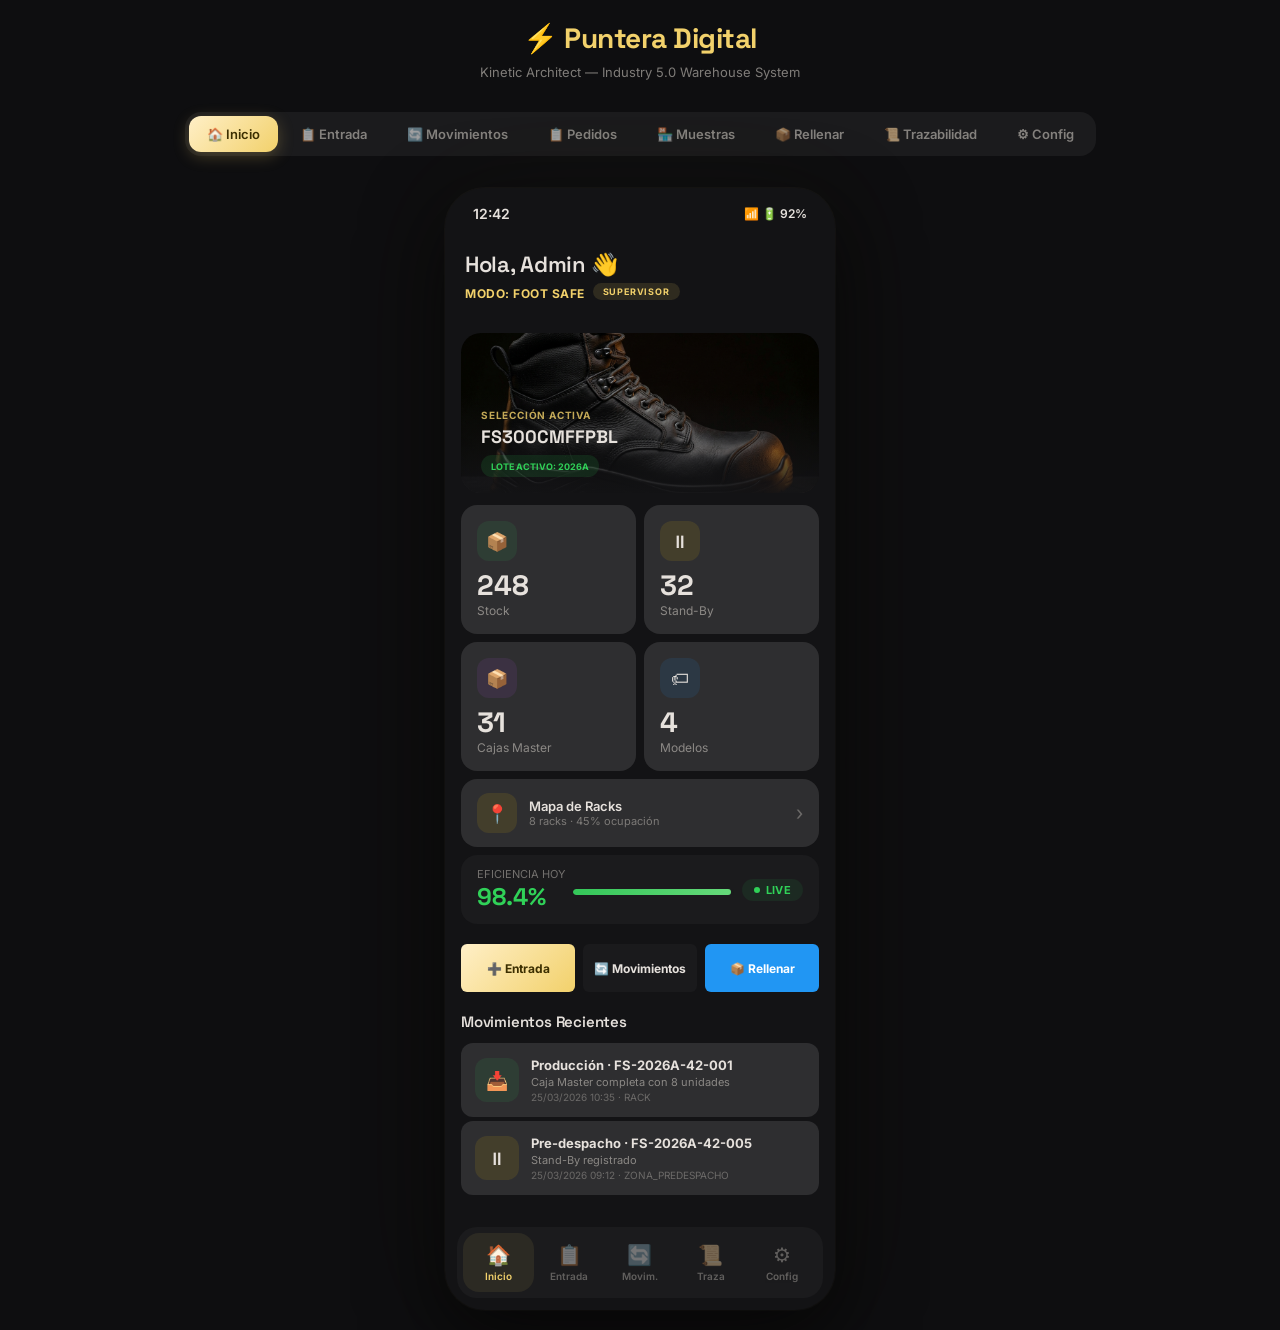
==== commit 8295d1ff: "fix: PrinterConfigScreen funcional + módulo Pedidos + mejoras UI - Fix crítico: PrinterConfigScreen " ====
--- a/mockup/index.html
+++ b/mockup/index.html
@@ -16,7 +16,7 @@
     <button class="tab-btn active" onclick="showScreen('home')">🏠 Inicio</button>
     <button class="tab-btn" onclick="showScreen('entry')">📋 Entrada</button>
     <button class="tab-btn" onclick="showScreen('movements')">🔄 Movimientos</button>
-    <button class="tab-btn" onclick="showScreen('dispatch')">🚚 Despacho</button>
+    <button class="tab-btn" onclick="showScreen('pedidos')">📋 Pedidos</button>
     <button class="tab-btn" onclick="showScreen('muestras')">🏪 Muestras</button>
     <button class="tab-btn" onclick="showScreen('refill')">📦 Rellenar</button>
     <button class="tab-btn" onclick="showScreen('trace')">📜 Trazabilidad</button>
@@ -33,8 +33,11 @@
     <div class="screen active" id="screen-home">
         <div class="top-bar">
             <div class="home-header">
-                <div class="home-hello">Hola, Admin 👋</div>
-                <div class="home-mode">Modo: Foot Safe</div>
+                <div class="home-hello" id="home-hello">Hola, Admin 👋</div>
+                <div style="display:flex;align-items:center;gap:8px;margin-top:4px;">
+                    <div class="home-mode">Modo: Foot Safe</div>
+                    <span class="role-badge supervisor" id="home-role-badge">SUPERVISOR</span>
+                </div>
             </div>
         </div>
         <div class="screen-body animate-in">
@@ -254,6 +257,21 @@
             <h2>Módulos de Movimiento</h2>
         </div>
         <div class="screen-body animate-in">
+            <div class="hub-card" onclick="showScreen('pedidos')" style="border-left:3px solid var(--dispatch);">
+                <div class="hub-header">
+                    <div class="hub-icon green">📋</div>
+                    <div>
+                        <div class="hub-title">Pedidos de Venta</div>
+                        <div class="hub-sub">Crear pedidos · Escanear para cumplir</div>
+                    </div>
+                    <span class="hub-arrow">›</span>
+                </div>
+                <div style="display:flex;gap:6px;margin-top:10px;">
+                    <span class="pedido-status pendiente" style="font-size:0.5rem;">2 PENDIENTES</span>
+                    <span class="pedido-status en-proceso" style="font-size:0.5rem;">1 EN PROCESO</span>
+                </div>
+            </div>
+
             <div class="hub-card">
                 <div class="hub-header">
                     <div class="hub-icon amber">⏸</div>
@@ -268,23 +286,12 @@
                 </div>
             </div>
 
-            <div class="hub-card" onclick="showScreen('dispatch')">
-                <div class="hub-header">
-                    <div class="hub-icon green">🚚</div>
-                    <div>
-                        <div class="hub-title">Despacho</div>
-                        <div class="hub-sub">Seleccionar items en Stand-By para salida</div>
-                    </div>
-                    <span class="hub-arrow">›</span>
-                </div>
-            </div>
-
-            <div class="hub-card">
+            <div class="hub-card" id="hub-calidad">
                 <div class="hub-header">
                     <div class="hub-icon purple">⊖</div>
                     <div>
                         <div class="hub-title">Calidad / Bajas</div>
-                        <div class="hub-sub">Hidrolizado · Segunda · Daño Físico</div>
+                        <div class="hub-sub">Requiere autorización del Supervisor</div>
                     </div>
                 </div>
                 <div class="hub-buttons">
@@ -298,7 +305,7 @@
                     <div class="hub-icon teal">🏪</div>
                     <div>
                         <div class="hub-title">Muestras Retornables</div>
-                        <div class="hub-sub">Uso comercial, retornable al stock</div>
+                        <div class="hub-sub">Requiere autorización del Supervisor</div>
                     </div>
                     <span class="hub-arrow">›</span>
                 </div>
@@ -560,6 +567,7 @@
                         <div class="trace-title">Despacho · FS-2026A-42-001</div>
                         <div class="trace-obs">Despacho completado — 4 unidades</div>
                         <div class="trace-date">25/03/2026 11:45 · DESPACHADO</div>
+                        <div class="user-badge">👤 Carlos Martínez <span class="role-badge supervisor" style="font-size:0.5rem;padding:1px 6px;">SUPERVISOR</span></div>
                     </div>
                     <span class="expand-icon">▾</span>
                 </div>
@@ -576,6 +584,7 @@
                         <div class="trace-title">Pre-despacho · FS-2026A-42-005</div>
                         <div class="trace-obs">Stand-By registrado</div>
                         <div class="trace-date">25/03/2026 09:12 · ZONA_PREDESPACHO</div>
+                        <div class="user-badge">👤 José García <span class="role-badge auxiliar" style="font-size:0.5rem;padding:1px 6px;">AUXILIAR</span></div>
                     </div>
                     <span class="expand-icon">▾</span>
                 </div>
@@ -590,8 +599,9 @@
                     <div class="trace-icon teal-bg">🏪</div>
                     <div>
                         <div class="trace-title">Muestra retornable · FS-2026B-40-003</div>
-                        <div class="trace-obs">Entregado a cliente: Tienda Central</div>
+                        <div class="trace-obs">Autorizado por Supervisor · Cliente: Tienda Central</div>
                         <div class="trace-date">22/03/2026 14:20 · ZONA_CUSTODIA_COMERCIAL</div>
+                        <div class="user-badge">👤 Carlos Martínez <span class="role-badge supervisor" style="font-size:0.5rem;padding:1px 6px;">SUPERVISOR</span></div>
                     </div>
                 </div>
             </div>
@@ -603,6 +613,7 @@
                         <div class="trace-title">Caja rellenada · FS-MB-2026A-42-04</div>
                         <div class="trace-obs">Añadidos 2 par(es). Ahora: 7/8</div>
                         <div class="trace-date">21/03/2026 16:50 · RACK</div>
+                        <div class="user-badge">👤 José García <span class="role-badge auxiliar" style="font-size:0.5rem;padding:1px 6px;">AUXILIAR</span></div>
                     </div>
                 </div>
             </div>
@@ -614,6 +625,7 @@
                         <div class="trace-title">Producción · FS-MB-2026A-42-01</div>
                         <div class="trace-obs">Caja Master completa con 8 unidades</div>
                         <div class="trace-date">20/03/2026 08:30 · RACK</div>
+                        <div class="user-badge">👤 José García <span class="role-badge auxiliar" style="font-size:0.5rem;padding:1px 6px;">AUXILIAR</span></div>
                     </div>
                 </div>
             </div>
@@ -625,6 +637,7 @@
                         <div class="trace-title">Producción · FS-2026A-42-025</div>
                         <div class="trace-obs">Par individual suelto</div>
                         <div class="trace-date">20/03/2026 08:30 · RACK</div>
+                        <div class="user-badge">👤 José García <span class="role-badge auxiliar" style="font-size:0.5rem;padding:1px 6px;">AUXILIAR</span></div>
                     </div>
                 </div>
             </div>
@@ -649,7 +662,7 @@
                     </div>
                     <span class="settings-arrow">›</span>
                 </div>
-                <div class="settings-item">
+                <div class="settings-item" onclick="showScreen('tallas')">
                     <div class="settings-icon blue-s">📐</div>
                     <div>
                         <div class="settings-label">Tabla de Tallas</div>
@@ -657,7 +670,7 @@
                     </div>
                     <span class="settings-arrow">›</span>
                 </div>
-                <div class="settings-item">
+                <div class="settings-item" onclick="showScreen('boxing')">
                     <div class="settings-icon green-s">📦</div>
                     <div>
                         <div class="settings-label">Pares por Caja Master</div>
@@ -677,11 +690,11 @@
                     </div>
                     <span class="settings-arrow">›</span>
                 </div>
-                <div class="settings-item">
+                <div class="settings-item" onclick="showScreen('sync')">
                     <div class="settings-icon blue-s">☁</div>
                     <div>
                         <div class="settings-label">Sincronización</div>
-                        <div class="settings-desc">Google Sheets · Última: hace 5 min</div>
+                        <div class="settings-desc" id="sync-desc">Google Sheets · Última: hace 5 min</div>
                     </div>
                     <span class="settings-arrow">›</span>
                 </div>
@@ -709,7 +722,7 @@
                     <div class="settings-icon red-s">🔒</div>
                     <div>
                         <div class="settings-label">Cerrar Sesión</div>
-                        <div class="settings-desc">admin@punteradigital.com</div>
+                        <div class="settings-desc" id="settings-user-email">supervisor@punteradigital.com</div>
                     </div>
                     <span class="settings-arrow">›</span>
                 </div>
@@ -733,7 +746,7 @@
             <div class="modal-box animate-in">
                 <div class="modal-icon">🔒</div>
                 <div class="modal-title">¿Cerrar Sesión?</div>
-                <div class="modal-desc">Se cerrará la sesión de admin@punteradigital.com</div>
+                <div class="modal-desc" id="logout-modal-desc">Se cerrará la sesión actual</div>
                 <button class="action-btn danger" style="background:rgba(255,59,48,0.15);" onclick="confirmLogout()">
                     🚪 CERRAR SESIÓN
                 </button>
@@ -755,25 +768,25 @@
         </div>
         <div class="screen-body animate-in">
             <div class="catalog-grid">
-                <div class="catalog-item" onclick="showScreen('catalog-edit')">
+                <div class="catalog-item" onclick="openEditModel('FS300CMFFPBL','Foot Safe 300 Composite','Foot Safe','36','46','8')">
                     <div class="catalog-status active"></div>
                     <div class="catalog-img"><img src="img/boot_black.png" alt="FS300CMFFPBL" /></div>
                     <div class="catalog-name">FS300CMFFPBL</div>
                     <div class="catalog-sku">Foot Safe 300 Comp</div>
                 </div>
-                <div class="catalog-item" onclick="showScreen('catalog-edit')">
+                <div class="catalog-item" onclick="openEditModel('FS302CMN','Foot Safe 302','Foot Safe','38','45','8')">
                     <div class="catalog-status active"></div>
                     <div class="catalog-img"><img src="img/boot_brown.png" alt="FS302CMN" /></div>
                     <div class="catalog-name">FS302CMN</div>
                     <div class="catalog-sku">Foot Safe 302</div>
                 </div>
-                <div class="catalog-item" onclick="showScreen('catalog-edit')">
+                <div class="catalog-item" onclick="openEditModel('FS400BK','Foot Safe 400 Black','Foot Safe','39','46','6')">
                     <div class="catalog-status active"></div>
                     <div class="catalog-img"><img src="img/boot_tactical.png" alt="FS400BK" /></div>
                     <div class="catalog-name">FS400BK</div>
                     <div class="catalog-sku">Foot Safe 400 Black</div>
                 </div>
-                <div class="catalog-item" onclick="showScreen('catalog-edit')">
+                <div class="catalog-item" onclick="openEditModel('SF200LT','Safety 200 Lite','Safety','36','44','10')">
                     <div class="catalog-status inactive"></div>
                     <div class="catalog-img"><img src="img/shoe_lite.png" alt="SF200LT" /></div>
                     <div class="catalog-name">SF200LT</div>
@@ -781,7 +794,7 @@
                 </div>
             </div>
 
-            <button class="action-btn primary" style="margin-top:20px;" onclick="showScreen('catalog-edit')">➕ AGREGAR MODELO</button>
+            <button class="action-btn primary" style="margin-top:20px;" onclick="openNewModel()">➕ AGREGAR MODELO</button>
         </div>
     </div>
 
@@ -791,8 +804,8 @@
             <div class="top-bar-flex">
                 <button class="back-btn" onclick="showScreen('catalog')">←</button>
                 <div>
-                    <h2>Editar Modelo</h2>
-                    <span class="sub">FS300CMFFPBL</span>
+                    <h2 id="catalog-edit-title">Editar Modelo</h2>
+                    <span class="sub" id="catalog-edit-sub">FS300CMFFPBL</span>
                 </div>
             </div>
         </div>
@@ -810,15 +823,15 @@
                 <div class="card-title">Información del Modelo</div>
                 <div class="input-group">
                     <label>Código SKU</label>
-                    <input class="input-field" value="FS300CMFFPBL" />
+                    <input class="input-field" id="edit-model-sku" value="FS300CMFFPBL" />
                 </div>
                 <div class="input-group">
                     <label>Nombre Comercial</label>
-                    <input class="input-field" value="Foot Safe 300 Composite" />
+                    <input class="input-field" id="edit-model-name" value="Foot Safe 300 Composite" />
                 </div>
                 <div class="input-group">
                     <label>Origen</label>
-                    <select class="input-field">
+                    <select class="input-field" id="edit-model-origin">
                         <option selected>Foot Safe</option>
                         <option>Safety</option>
                     </select>
@@ -826,16 +839,16 @@
                 <div class="input-row">
                     <div class="input-group">
                         <label>Talla Mín</label>
-                        <input class="input-field" value="36" type="number" />
+                        <input class="input-field" id="edit-model-min" value="36" type="number" />
                     </div>
                     <div class="input-group">
                         <label>Talla Máx</label>
-                        <input class="input-field" value="46" type="number" />
+                        <input class="input-field" id="edit-model-max" value="46" type="number" />
                     </div>
                 </div>
                 <div class="input-group">
                     <label>Pares por Caja Master</label>
-                    <input class="input-field" value="8" type="number" />
+                    <input class="input-field" id="edit-model-ppbox" value="8" type="number" />
                 </div>
             </div>
 
@@ -850,8 +863,8 @@
                 </div>
             </div>
 
-            <button class="action-btn primary">💾 GUARDAR CAMBIOS</button>
-            <button class="action-btn danger">🗑 ELIMINAR MODELO</button>
+            <button class="action-btn primary" id="btn-save-model" onclick="saveModel()">💾 GUARDAR CAMBIOS</button>
+            <button class="action-btn danger" id="btn-delete-model">🗑 ELIMINAR MODELO</button>
             <div style="height:20px"></div>
         </div>
     </div>
@@ -898,8 +911,8 @@
                     </div>
                 </div>
                 <div class="input-group">
-                    <label>Endpoint</label>
-                    <input class="input-field" value="/imprimir" readonly style="opacity: 0.5;" />
+                    <label>Endpoint *</label>
+                    <input class="input-field" id="printer-endpoint" value="/imprimir" placeholder="/imprimir" />
                 </div>
             </div>
 
@@ -1103,6 +1116,246 @@
         </div>
     </div>
 
+    <!-- ═══════════════ TABLA DE TALLAS ═══════════════ -->
+    <div class="screen" id="screen-tallas">
+        <div class="top-bar">
+            <div class="top-bar-flex">
+                <button class="back-btn" onclick="showScreen('settings')">←</button>
+                <div>
+                    <h2>Tabla de Tallas</h2>
+                    <span class="sub" style="color: var(--refill-blue);">Rangos y conversiones</span>
+                </div>
+            </div>
+        </div>
+        <div class="screen-body animate-in">
+            <div class="card">
+                <div class="card-title">Rangos por Modelo</div>
+                <div style="overflow-x:auto;">
+                    <table style="width:100%;border-collapse:collapse;font-size:0.75rem;">
+                        <thead>
+                            <tr style="border-bottom:1px solid var(--surface-container-highest);">
+                                <th style="text-align:left;padding:10px 8px;color:var(--primary-container);font-weight:700;">Modelo</th>
+                                <th style="text-align:center;padding:10px 8px;color:var(--on-surface-variant);opacity:0.6;">Mín</th>
+                                <th style="text-align:center;padding:10px 8px;color:var(--on-surface-variant);opacity:0.6;">Máx</th>
+                                <th style="text-align:center;padding:10px 8px;color:var(--on-surface-variant);opacity:0.6;">Tallas</th>
+                            </tr>
+                        </thead>
+                        <tbody>
+                            <tr style="border-bottom:1px solid rgba(255,255,255,0.03);">
+                                <td style="padding:10px 8px;font-weight:600;">FS300CMFFFPBL</td>
+                                <td style="padding:10px 8px;text-align:center;">36</td>
+                                <td style="padding:10px 8px;text-align:center;">46</td>
+                                <td style="padding:10px 8px;text-align:center;color:var(--primary-container);">11</td>
+                            </tr>
+                            <tr style="border-bottom:1px solid rgba(255,255,255,0.03);">
+                                <td style="padding:10px 8px;font-weight:600;">FS302CMN</td>
+                                <td style="padding:10px 8px;text-align:center;">38</td>
+                                <td style="padding:10px 8px;text-align:center;">45</td>
+                                <td style="padding:10px 8px;text-align:center;color:var(--primary-container);">8</td>
+                            </tr>
+                            <tr style="border-bottom:1px solid rgba(255,255,255,0.03);">
+                                <td style="padding:10px 8px;font-weight:600;">FS400BK</td>
+                                <td style="padding:10px 8px;text-align:center;">39</td>
+                                <td style="padding:10px 8px;text-align:center;">46</td>
+                                <td style="padding:10px 8px;text-align:center;color:var(--primary-container);">8</td>
+                            </tr>
+                            <tr>
+                                <td style="padding:10px 8px;font-weight:600;">SF200LT</td>
+                                <td style="padding:10px 8px;text-align:center;">36</td>
+                                <td style="padding:10px 8px;text-align:center;">44</td>
+                                <td style="padding:10px 8px;text-align:center;color:var(--primary-container);">9</td>
+                            </tr>
+                        </tbody>
+                    </table>
+                </div>
+            </div>
+
+            <div class="card">
+                <div class="card-title">Conversiones Internacionales</div>
+                <div style="overflow-x:auto;">
+                    <table style="width:100%;border-collapse:collapse;font-size:0.6875rem;">
+                        <thead>
+                            <tr style="border-bottom:1px solid var(--surface-container-highest);">
+                                <th style="text-align:center;padding:8px 4px;color:var(--primary-container);font-weight:700;">VE/CO</th>
+                                <th style="text-align:center;padding:8px 4px;color:var(--on-surface-variant);opacity:0.6;">US</th>
+                                <th style="text-align:center;padding:8px 4px;color:var(--on-surface-variant);opacity:0.6;">UK</th>
+                                <th style="text-align:center;padding:8px 4px;color:var(--on-surface-variant);opacity:0.6;">EU</th>
+                                <th style="text-align:center;padding:8px 4px;color:var(--on-surface-variant);opacity:0.6;">CM</th>
+                            </tr>
+                        </thead>
+                        <tbody>
+                            <tr style="border-bottom:1px solid rgba(255,255,255,0.03);"><td style="padding:7px 4px;text-align:center;font-weight:600;">38</td><td style="padding:7px 4px;text-align:center;">5.5</td><td style="padding:7px 4px;text-align:center;">5</td><td style="padding:7px 4px;text-align:center;">38</td><td style="padding:7px 4px;text-align:center;">24</td></tr>
+                            <tr style="border-bottom:1px solid rgba(255,255,255,0.03);"><td style="padding:7px 4px;text-align:center;font-weight:600;">39</td><td style="padding:7px 4px;text-align:center;">6.5</td><td style="padding:7px 4px;text-align:center;">6</td><td style="padding:7px 4px;text-align:center;">39</td><td style="padding:7px 4px;text-align:center;">24.5</td></tr>
+                            <tr style="border-bottom:1px solid rgba(255,255,255,0.03);"><td style="padding:7px 4px;text-align:center;font-weight:600;">40</td><td style="padding:7px 4px;text-align:center;">7</td><td style="padding:7px 4px;text-align:center;">6.5</td><td style="padding:7px 4px;text-align:center;">40</td><td style="padding:7px 4px;text-align:center;">25</td></tr>
+                            <tr style="border-bottom:1px solid rgba(255,255,255,0.03);"><td style="padding:7px 4px;text-align:center;font-weight:600;">41</td><td style="padding:7px 4px;text-align:center;">8</td><td style="padding:7px 4px;text-align:center;">7.5</td><td style="padding:7px 4px;text-align:center;">41</td><td style="padding:7px 4px;text-align:center;">26</td></tr>
+                            <tr style="border-bottom:1px solid rgba(255,255,255,0.03);"><td style="padding:7px 4px;text-align:center;font-weight:600;">42</td><td style="padding:7px 4px;text-align:center;">8.5</td><td style="padding:7px 4px;text-align:center;">8</td><td style="padding:7px 4px;text-align:center;">42</td><td style="padding:7px 4px;text-align:center;">26.5</td></tr>
+                            <tr style="border-bottom:1px solid rgba(255,255,255,0.03);"><td style="padding:7px 4px;text-align:center;font-weight:600;">43</td><td style="padding:7px 4px;text-align:center;">9.5</td><td style="padding:7px 4px;text-align:center;">9</td><td style="padding:7px 4px;text-align:center;">43</td><td style="padding:7px 4px;text-align:center;">27.5</td></tr>
+                            <tr style="border-bottom:1px solid rgba(255,255,255,0.03);"><td style="padding:7px 4px;text-align:center;font-weight:600;">44</td><td style="padding:7px 4px;text-align:center;">10</td><td style="padding:7px 4px;text-align:center;">9.5</td><td style="padding:7px 4px;text-align:center;">44</td><td style="padding:7px 4px;text-align:center;">28</td></tr>
+                            <tr><td style="padding:7px 4px;text-align:center;font-weight:600;">45</td><td style="padding:7px 4px;text-align:center;">11</td><td style="padding:7px 4px;text-align:center;">10.5</td><td style="padding:7px 4px;text-align:center;">45</td><td style="padding:7px 4px;text-align:center;">29</td></tr>
+                        </tbody>
+                    </table>
+                </div>
+            </div>
+            <div style="height:20px"></div>
+        </div>
+    </div>
+
+    <!-- ═══════════════ PARES POR CAJA MASTER ═══════════════ -->
+    <div class="screen" id="screen-boxing">
+        <div class="top-bar">
+            <div class="top-bar-flex">
+                <button class="back-btn" onclick="showScreen('settings')">←</button>
+                <div>
+                    <h2>Pares por Caja Master</h2>
+                    <span class="sub" style="color: var(--dispatch);">Auto-boxing</span>
+                </div>
+            </div>
+        </div>
+        <div class="screen-body animate-in">
+            <div class="card">
+                <div class="card-title">Configuración por Modelo</div>
+                <div style="font-size:0.6875rem;color:var(--on-surface-variant);opacity:0.5;margin-bottom:14px;">Define cuántos pares caben en cada caja master por modelo.</div>
+
+                <div style="display:flex;align-items:center;justify-content:space-between;padding:14px 0;border-bottom:1px solid rgba(255,255,255,0.04);">
+                    <div>
+                        <div style="font-weight:600;font-size:0.8125rem;">FS300CMFFFPBL</div>
+                        <div style="font-size:0.6875rem;color:var(--on-surface-variant);opacity:0.5;">Foot Safe 300 Composite</div>
+                    </div>
+                    <div style="display:flex;align-items:center;gap:8px;">
+                        <input class="input-field" type="number" value="8" min="1" max="20" style="width:60px;padding:10px;text-align:center;font-size:0.875rem;font-weight:700;" />
+                        <span style="font-size:0.6875rem;color:var(--on-surface-variant);opacity:0.5;">pares</span>
+                    </div>
+                </div>
+
+                <div style="display:flex;align-items:center;justify-content:space-between;padding:14px 0;border-bottom:1px solid rgba(255,255,255,0.04);">
+                    <div>
+                        <div style="font-weight:600;font-size:0.8125rem;">FS302CMN</div>
+                        <div style="font-size:0.6875rem;color:var(--on-surface-variant);opacity:0.5;">Foot Safe 302</div>
+                    </div>
+                    <div style="display:flex;align-items:center;gap:8px;">
+                        <input class="input-field" type="number" value="8" min="1" max="20" style="width:60px;padding:10px;text-align:center;font-size:0.875rem;font-weight:700;" />
+                        <span style="font-size:0.6875rem;color:var(--on-surface-variant);opacity:0.5;">pares</span>
+                    </div>
+                </div>
+
+                <div style="display:flex;align-items:center;justify-content:space-between;padding:14px 0;border-bottom:1px solid rgba(255,255,255,0.04);">
+                    <div>
+                        <div style="font-weight:600;font-size:0.8125rem;">FS400BK</div>
+                        <div style="font-size:0.6875rem;color:var(--on-surface-variant);opacity:0.5;">Foot Safe 400 Black</div>
+                    </div>
+                    <div style="display:flex;align-items:center;gap:8px;">
+                        <input class="input-field" type="number" value="6" min="1" max="20" style="width:60px;padding:10px;text-align:center;font-size:0.875rem;font-weight:700;" />
+                        <span style="font-size:0.6875rem;color:var(--on-surface-variant);opacity:0.5;">pares</span>
+                    </div>
+                </div>
+
+                <div style="display:flex;align-items:center;justify-content:space-between;padding:14px 0;">
+                    <div>
+                        <div style="font-weight:600;font-size:0.8125rem;">SF200LT</div>
+                        <div style="font-size:0.6875rem;color:var(--on-surface-variant);opacity:0.5;">Safety 200 Lite</div>
+                    </div>
+                    <div style="display:flex;align-items:center;gap:8px;">
+                        <input class="input-field" type="number" value="10" min="1" max="20" style="width:60px;padding:10px;text-align:center;font-size:0.875rem;font-weight:700;" />
+                        <span style="font-size:0.6875rem;color:var(--on-surface-variant);opacity:0.5;">pares</span>
+                    </div>
+                </div>
+            </div>
+
+            <div class="card">
+                <div class="card-title">Opciones Generales</div>
+                <div class="toggle-row">
+                    <div>
+                        <div class="toggle-label">Auto-crear Caja Master</div>
+                        <div class="toggle-sub">Crear automáticamente al alcanzar el límite</div>
+                    </div>
+                    <div class="toggle-switch on"></div>
+                </div>
+                <div class="toggle-row">
+                    <div>
+                        <div class="toggle-label">Permitir Cajas Incompletas</div>
+                        <div class="toggle-sub">Crear cajas con menos del máximo</div>
+                    </div>
+                    <div class="toggle-switch on"></div>
+                </div>
+            </div>
+
+            <button class="action-btn primary glow-primary" onclick="this.innerHTML='✅ ¡GUARDADO!';this.style.background='var(--dispatch)';setTimeout(()=>{this.innerHTML='💾 GUARDAR CAMBIOS';this.style.background='';},2000)">💾 GUARDAR CAMBIOS</button>
+            <div style="height:20px"></div>
+        </div>
+    </div>
+
+    <!-- ═══════════════ SINCRONIZACIÓN ═══════════════ -->
+    <div class="screen" id="screen-sync">
+        <div class="top-bar">
+            <div class="top-bar-flex">
+                <button class="back-btn" onclick="showScreen('settings')">←</button>
+                <div>
+                    <h2>Sincronización</h2>
+                    <span class="sub" style="color: var(--refill-blue);">Google Sheets</span>
+                </div>
+            </div>
+        </div>
+        <div class="screen-body animate-in">
+            <!-- Status Banner -->
+            <div class="printer-status-banner connected" id="sync-status-banner">
+                <div class="printer-status-icon" style="background:rgba(52,199,89,0.15);" id="sync-status-icon">✅</div>
+                <div>
+                    <div class="printer-status-text" style="color:var(--dispatch);" id="sync-status-text">Sincronizado</div>
+                    <div class="printer-status-sub" id="sync-status-sub">Última sincronización: hace 5 min</div>
+                </div>
+            </div>
+
+            <div class="card">
+                <div class="card-title">Conexión Google Sheets</div>
+                <div class="input-group">
+                    <label>ID de Hoja de Cálculo *</label>
+                    <input class="input-field" id="sync-sheet-id" value="1BxiMVs0XRA5nFMdKvBdBZjgmUUqptlbs74OgVE2upms" />
+                </div>
+                <div class="input-group">
+                    <label>Nombre de la Hoja *</label>
+                    <input class="input-field" id="sync-sheet-name" value="Inventario" />
+                </div>
+                <div class="input-group">
+                    <label>Cuenta de Servicio</label>
+                    <input class="input-field" value="puntera-digital@appspot.gserviceaccount.com" style="font-size:0.6875rem;" />
+                </div>
+            </div>
+
+            <div class="card">
+                <div class="card-title">Configuración de Sincronización</div>
+                <div class="toggle-row">
+                    <div>
+                        <div class="toggle-label">Sincronización Automática</div>
+                        <div class="toggle-sub">Cada 5 minutos cuando hay conexión</div>
+                    </div>
+                    <div class="toggle-switch on"></div>
+                </div>
+                <div class="toggle-row">
+                    <div>
+                        <div class="toggle-label">Sync al Registrar Entrada</div>
+                        <div class="toggle-sub">Sincronizar inmediatamente tras cada ingreso</div>
+                    </div>
+                    <div class="toggle-switch on"></div>
+                </div>
+                <div class="toggle-row">
+                    <div>
+                        <div class="toggle-label">Sync al Despachar</div>
+                        <div class="toggle-sub">Sincronizar inmediatamente al confirmar salida</div>
+                    </div>
+                    <div class="toggle-switch on"></div>
+                </div>
+                <div class="input-group" style="margin-top:8px;">
+                    <label>Intervalo (minutos)</label>
+                    <input class="input-field" type="number" value="5" min="1" max="60" />
+                </div>
+            </div>
+
+            <button class="action-btn blue" onclick="simulateSync(this)">🔄 SINCRONIZAR AHORA</button>
+            <button class="action-btn primary glow-primary" style="margin-top:8px;" onclick="this.innerHTML='✅ ¡GUARDADO!';this.style.background='var(--dispatch)';setTimeout(()=>{this.innerHTML='💾 GUARDAR CONFIGURACIÓN';this.style.background='';},2000)">💾 GUARDAR CONFIGURACIÓN</button>
+            <div style="height:20px"></div>
+        </div>
+    </div>
+
     <!-- ═══════════════ LOGIN SCREEN ═══════════════ -->
     <div class="screen" id="screen-login">
         <div class="screen-body animate-in" style="display:flex;flex-direction:column;align-items:center;justify-content:center;min-height:730px;padding:40px 30px;">
@@ -1112,26 +1365,279 @@
             <div style="width:100%;margin-top:32px;">
                 <div class="input-group">
                     <label>Correo Electrónico</label>
-                    <input class="input-field" id="login-email" type="email" value="admin@punteradigital.com" />
+                    <input class="input-field" id="login-email" type="email" value="supervisor@punteradigital.com" />
                 </div>
                 <div class="input-group">
                     <label>Contraseña</label>
-                    <input class="input-field" id="login-password" type="password" value="admin123" />
+                    <input class="input-field" id="login-password" type="password" value="super123" />
                 </div>
                 <button class="action-btn primary glow-primary" id="btn-login" onclick="handleLogin()" style="margin-top:8px;">🔓 INICIAR SESIÓN</button>
-            </div>
-            <div style="margin-top:auto;padding-top:40px;text-align:center;">
+                <!-- Quick User Selector -->
+                <div class="quick-users">
+                    <button class="quick-user-btn" onclick="quickLogin('it')">
+                        <div class="quick-user-avatar it-bg">🔧</div>
+                        <div><div class="quick-user-name">Andrés López</div><div class="quick-user-role">IT</div></div>
+                    </button>
+                    <button class="quick-user-btn" onclick="quickLogin('supervisor')">
+                        <div class="quick-user-avatar sup-bg">👷</div>
+                        <div><div class="quick-user-name">Carlos Martínez</div><div class="quick-user-role">Supervisor</div></div>
+                    </button>
+                    <button class="quick-user-btn" onclick="quickLogin('auxiliar')">
+                        <div class="quick-user-avatar aux-bg">📦</div>
+                        <div><div class="quick-user-name">José García</div><div class="quick-user-role">Auxiliar</div></div>
+                    </button>
+                    <button class="quick-user-btn" onclick="quickLogin('gerente')">
+                        <div class="quick-user-avatar ger-bg">📊</div>
+                        <div><div class="quick-user-name">María Rodríguez</div><div class="quick-user-role">Gerente</div></div>
+                    </button>
+                </div>
+            </div>
+            <div style="margin-top:auto;padding-top:20px;text-align:center;">
                 <div style="font-size:0.6875rem;color:var(--on-surface-variant);opacity:0.3;">Puntera Digital v3.0.0</div>
                 <div style="font-size:0.625rem;color:var(--on-surface-variant);opacity:0.2;margin-top:2px;">Kinetic Architect Engine</div>
             </div>
         </div>
     </div>
 
+    <!-- ═══════════════ PEDIDOS LIST ═══════════════ -->
+    <div class="screen" id="screen-pedidos">
+        <div class="top-bar">
+            <div class="top-bar-flex">
+                <button class="back-btn" onclick="showScreen('movements')">←</button>
+                <div>
+                    <h2>Pedidos de Venta</h2>
+                    <span class="sub" style="color: var(--dispatch);" id="pedidos-count-sub">3 pedidos activos</span>
+                </div>
+                <button class="panic-btn" id="btn-create-pedido" onclick="showScreen('pedido-create')" title="Nuevo Pedido">➕</button>
+            </div>
+        </div>
+        <div class="screen-body animate-in" id="pedidos-list-body">
+            <div class="pedido-card pendiente" onclick="openPedidoDetail(0)">
+                <div class="pedido-header">
+                    <div>
+                        <div class="pedido-id">Pedido #4521</div>
+                        <div class="pedido-client">Distribuidora Norte</div>
+                    </div>
+                    <span class="pedido-status pendiente">PENDIENTE</span>
+                </div>
+                <div class="pedido-lines-summary">
+                    <div class="pedido-line">
+                        <span class="pedido-line-model">FS300CMFFFPBL · T42</span>
+                        <span class="pedido-line-qty">0/5</span>
+                        <div class="pedido-line-progress"><div class="pedido-line-progress-fill pending" style="width:0%"></div></div>
+                    </div>
+                    <div class="pedido-line">
+                        <span class="pedido-line-model">FS300CMFFFPBL · T43</span>
+                        <span class="pedido-line-qty">0/3</span>
+                        <div class="pedido-line-progress"><div class="pedido-line-progress-fill pending" style="width:0%"></div></div>
+                    </div>
+                </div>
+                <div class="pedido-meta">👤 Carlos Martínez · 05/05/2026 10:30</div>
+            </div>
+
+            <div class="pedido-card en-proceso" onclick="openPedidoDetail(1)">
+                <div class="pedido-header">
+                    <div>
+                        <div class="pedido-id">Pedido #4520</div>
+                        <div class="pedido-client">Calzados Express</div>
+                    </div>
+                    <span class="pedido-status en-proceso">EN PROCESO</span>
+                </div>
+                <div class="pedido-lines-summary">
+                    <div class="pedido-line">
+                        <span class="pedido-line-model">FS302CMN · T40</span>
+                        <span class="pedido-line-qty">4/6</span>
+                        <div class="pedido-line-progress"><div class="pedido-line-progress-fill partial" style="width:66%"></div></div>
+                    </div>
+                </div>
+                <div class="pedido-meta">👤 Carlos Martínez · 04/05/2026 14:20</div>
+            </div>
+
+            <div class="pedido-card completo" onclick="openPedidoDetail(2)">
+                <div class="pedido-header">
+                    <div>
+                        <div class="pedido-id">Pedido #4519</div>
+                        <div class="pedido-client">Tienda Central</div>
+                    </div>
+                    <span class="pedido-status completo">COMPLETO</span>
+                </div>
+                <div class="pedido-lines-summary">
+                    <div class="pedido-line">
+                        <span class="pedido-line-model">FS400BK · T44</span>
+                        <span class="pedido-line-qty">2/2</span>
+                        <div class="pedido-line-progress"><div class="pedido-line-progress-fill done" style="width:100%"></div></div>
+                    </div>
+                </div>
+                <div class="pedido-meta">👤 Carlos Martínez · 03/05/2026 09:00</div>
+            </div>
+
+            <div style="height:20px"></div>
+        </div>
+    </div>
+
+    <!-- ═══════════════ PEDIDO CREATE ═══════════════ -->
+    <div class="screen" id="screen-pedido-create">
+        <div class="top-bar">
+            <div class="top-bar-flex">
+                <button class="back-btn" onclick="showScreen('pedidos')">←</button>
+                <div>
+                    <h2>Crear Pedido</h2>
+                    <span class="sub" style="color: var(--dispatch);">Nuevo pedido de venta</span>
+                </div>
+            </div>
+        </div>
+        <div class="screen-body animate-in">
+            <div class="card">
+                <div class="card-title">Datos del Pedido</div>
+                <div class="input-group">
+                    <label>Nro. Pedido *</label>
+                    <input class="input-field" id="new-pedido-num" placeholder="#4522" value="#4522" />
+                </div>
+                <div class="input-group">
+                    <label>Cliente *</label>
+                    <input class="input-field" id="new-pedido-client" placeholder="Nombre del cliente" />
+                </div>
+                <div class="input-group">
+                    <label>Observaciones</label>
+                    <textarea class="input-field" id="new-pedido-obs" rows="2" placeholder="Ej: Pedido urgente..." style="resize:none;"></textarea>
+                </div>
+            </div>
+
+            <div class="card">
+                <div class="card-title">Líneas del Pedido</div>
+                <div id="pedido-lines-container">
+                    <div class="line-builder" data-line-idx="0">
+                        <select class="input-field" style="padding:10px 8px;font-size:0.75rem;">
+                            <option>FS300CMFFFPBL</option><option>FS302CMN</option><option>FS400BK</option><option>SF200LT</option>
+                        </select>
+                        <select class="input-field" style="padding:10px 8px;font-size:0.75rem;max-width:60px;">
+                            <option>36</option><option>37</option><option>38</option><option>39</option><option>40</option><option>41</option><option selected>42</option><option>43</option><option>44</option><option>45</option><option>46</option>
+                        </select>
+                        <input class="input-field" type="number" value="5" min="1" style="padding:10px 8px;font-size:0.75rem;max-width:50px;" />
+                        <button class="line-remove-btn" onclick="removePedidoLine(this)">✕</button>
+                    </div>
+                </div>
+                <button class="line-add-btn" onclick="addPedidoLine()">➕ Agregar Línea</button>
+            </div>
+
+            <!-- Preview -->
+            <div class="preview-box" id="pedido-create-preview">
+                <div class="preview-title">📋 Resumen del Pedido</div>
+                <div id="pedido-preview-lines" style="font-size:0.8125rem;margin-top:8px;">
+                    <div class="preview-line green">• FS300CMFFFPBL T42 — 5 pares</div>
+                </div>
+                <div style="font-size:0.75rem;font-weight:700;color:var(--primary-container);margin-top:10px;" id="pedido-preview-total">Total: 5 pares</div>
+            </div>
+
+            <button class="action-btn primary glow-primary" onclick="confirmCreatePedido()">✅ CREAR PEDIDO</button>
+            <div style="height:20px"></div>
+        </div>
+    </div>
+
+    <!-- ═══════════════ PEDIDO DETAIL + SCAN ═══════════════ -->
+    <div class="screen" id="screen-pedido-detail">
+        <div class="top-bar">
+            <div class="top-bar-flex">
+                <button class="back-btn" onclick="showScreen('pedidos')">←</button>
+                <div>
+                    <h2 id="pedido-detail-title">Pedido #4521</h2>
+                    <span class="sub" style="color: var(--dispatch);" id="pedido-detail-client">Distribuidora Norte</span>
+                </div>
+            </div>
+        </div>
+        <div class="screen-body animate-in">
+            <!-- Pedido Info Header -->
+            <div class="pedido-detail-header">
+                <div style="display:flex;justify-content:space-between;align-items:center;">
+                    <span class="pedido-status pendiente" id="pedido-detail-status">PENDIENTE</span>
+                    <div class="user-badge"><span class="user-icon">👤</span> <span id="pedido-detail-creator">Carlos Martínez</span></div>
+                </div>
+                <div class="pedido-detail-progress">
+                    <div class="pedido-detail-progress-text">
+                        <span class="pedido-detail-progress-label">Progreso General</span>
+                        <span class="pedido-detail-progress-value" id="pedido-detail-progress-text">0/8 pares</span>
+                    </div>
+                    <div class="progress-bar"><div class="progress-fill green" id="pedido-detail-progress-bar" style="width:0%"></div></div>
+                </div>
+            </div>
+
+            <!-- Lines Detail -->
+            <div class="section-title" style="margin-top:4px;">Líneas del Pedido</div>
+            <div id="pedido-detail-lines">
+                <div class="pedido-line" style="padding:10px 14px;background:var(--surface-container-high);border-radius:var(--radius-lg);margin-bottom:4px;">
+                    <span class="pedido-line-model">FS300CMFFFPBL · T42</span>
+                    <span class="pedido-line-qty" id="line-qty-0">0/5</span>
+                    <div class="pedido-line-progress" style="width:80px;"><div class="pedido-line-progress-fill pending" id="line-prog-0" style="width:0%"></div></div>
+                </div>
+                <div class="pedido-line" style="padding:10px 14px;background:var(--surface-container-high);border-radius:var(--radius-lg);margin-bottom:4px;">
+                    <span class="pedido-line-model">FS300CMFFFPBL · T43</span>
+                    <span class="pedido-line-qty" id="line-qty-1">0/3</span>
+                    <div class="pedido-line-progress" style="width:80px;"><div class="pedido-line-progress-fill pending" id="line-prog-1" style="width:0%"></div></div>
+                </div>
+            </div>
+
+            <!-- Scan Input -->
+            <div class="section-title" style="margin-top:16px;">📷 Escanear Pares</div>
+            <div class="scan-input-group">
+                <input class="input-field" id="scan-pedido-uuid" placeholder="UUID del par (ej: FS-2026A-42-001)" />
+                <button class="scan-btn primary-scan" onclick="scanForPedido()">📷</button>
+            </div>
+
+            <!-- Scan Result Banner -->
+            <div id="scan-result-area"></div>
+
+            <!-- Scanned Pairs -->
+            <div class="section-title" style="margin-top:12px;" id="scanned-title">Pares Escaneados (0)</div>
+            <div id="scanned-pairs-list"></div>
+
+            <!-- Completion area (hidden until complete) -->
+            <div id="pedido-completion-area" style="display:none;">
+                <div class="completion-banner">
+                    <div class="completion-icon">🎉</div>
+                    <div class="completion-title">¡Pedido Completo!</div>
+                    <div class="completion-sub">Todos los pares han sido escaneados correctamente.</div>
+                </div>
+                <button class="action-btn green" onclick="confirmDelivery()">🚚 CONFIRMAR ENTREGA</button>
+                <button class="action-btn danger" style="background:rgba(255,180,171,0.1);margin-top:8px;" onclick="registerReturn()">↩ REGISTRAR RETORNO</button>
+            </div>
+
+            <div style="height:20px"></div>
+        </div>
+    </div>
+
 </div>
 
 <script>
+// ═══ USER SYSTEM ═══
+const USERS = {
+    'it@punteradigital.com':         { name:'Andrés López',    role:'it',         pass:'it123' },
+    'supervisor@punteradigital.com':  { name:'Carlos Martínez', role:'supervisor',  pass:'super123' },
+    'auxiliar@punteradigital.com':    { name:'José García',     role:'auxiliar',    pass:'aux123' },
+    'gerente@punteradigital.com':     { name:'María Rodríguez', role:'gerente',     pass:'ger123' }
+};
+let currentUser = { name:'Carlos Martínez', role:'supervisor', email:'supervisor@punteradigital.com' };
+
+function applyUserUI() {
+    const h = document.getElementById('home-hello');
+    if (h) h.textContent = 'Hola, ' + currentUser.name + ' 👋';
+    const rb = document.getElementById('home-role-badge');
+    if (rb) { rb.textContent = currentUser.role.toUpperCase(); rb.className = 'role-badge ' + currentUser.role; }
+    // Hide create pedido button for auxiliar/gerente
+    const cpb = document.getElementById('btn-create-pedido');
+    if (cpb) cpb.style.display = (currentUser.role === 'auxiliar' || currentUser.role === 'gerente') ? 'none' : '';
+}
+
+function quickLogin(role) {
+    const entry = Object.entries(USERS).find(([,u]) => u.role === role);
+    if (!entry) return;
+    currentUser = { name: entry[1].name, role: entry[1].role, email: entry[0] };
+    applyUserUI();
+    showScreen('home');
+    showSnackbar('👋 ¡Bienvenido, ' + currentUser.name + '!', 'success');
+}
+
 // ═══ SCREEN NAVIGATION ═══
-const tabMap = { home:0, entry:1, movements:2, dispatch:3, muestras:4, refill:5, trace:6, settings:7 };
+const tabMap = { home:0, entry:1, movements:2, pedidos:3, muestras:4, refill:5, trace:6, settings:7 };
 const bottomMap = { home:0, entry:1, movements:2, trace:3, settings:4 };
 
 function showScreen(name) {
@@ -1495,8 +2001,12 @@
     const email = document.getElementById('login-email').value;
     const pass = document.getElementById('login-password').value;
     if (!email || !pass) { showSnackbar('⚠️ Complete todos los campos', 'warning'); return; }
+    const user = USERS[email];
+    if (!user || user.pass !== pass) { showSnackbar('❌ Credenciales incorrectas', 'error'); return; }
+    currentUser = { name: user.name, role: user.role, email: email };
+    applyUserUI();
     showScreen('home');
-    showSnackbar('👋 ¡Bienvenido de vuelta!', 'success');
+    showSnackbar('👋 ¡Bienvenido, ' + currentUser.name + '!', 'success');
 }
 
 // ═══ IMAGE UPLOAD ═══
@@ -1546,6 +2056,362 @@
     group.classList.toggle('open');
     if (icon) icon.textContent = group.classList.contains('open') ? '▴' : '▾';
 }
+
+// ═══ CATALOG MODEL MANAGEMENT ═══
+let editingNewModel = false;
+
+function openNewModel() {
+    editingNewModel = true;
+    document.getElementById('catalog-edit-title').textContent = 'Nuevo Modelo';
+    document.getElementById('catalog-edit-sub').textContent = 'Agregar al catálogo';
+    document.getElementById('catalog-edit-sub').style.color = 'var(--dispatch)';
+    document.getElementById('edit-model-sku').value = '';
+    document.getElementById('edit-model-name').value = '';
+    document.getElementById('edit-model-origin').selectedIndex = 0;
+    document.getElementById('edit-model-min').value = '36';
+    document.getElementById('edit-model-max').value = '46';
+    document.getElementById('edit-model-ppbox').value = '8';
+    const img = document.getElementById('catalog-edit-img');
+    if (img) img.src = '';
+    const zone = document.querySelector('.img-upload-zone');
+    if (zone) zone.classList.remove('has-image');
+    document.getElementById('btn-save-model').innerHTML = '✅ CREAR MODELO';
+    document.getElementById('btn-delete-model').style.display = 'none';
+    showScreen('catalog-edit');
+}
+
+function openEditModel(sku, name, origin, min, max, ppbox) {
+    editingNewModel = false;
+    document.getElementById('catalog-edit-title').textContent = 'Editar Modelo';
+    document.getElementById('catalog-edit-sub').textContent = sku;
+    document.getElementById('catalog-edit-sub').style.color = '';
+    document.getElementById('edit-model-sku').value = sku;
+    document.getElementById('edit-model-name').value = name;
+    document.getElementById('edit-model-origin').value = origin;
+    document.getElementById('edit-model-min').value = min;
+    document.getElementById('edit-model-max').value = max;
+    document.getElementById('edit-model-ppbox').value = ppbox;
+    document.getElementById('btn-save-model').innerHTML = '💾 GUARDAR CAMBIOS';
+    document.getElementById('btn-delete-model').style.display = '';
+    showScreen('catalog-edit');
+}
+
+function saveModel() {
+    const sku = document.getElementById('edit-model-sku').value.trim();
+    const name = document.getElementById('edit-model-name').value.trim();
+    if (!sku || !name) { showSnackbar('⚠️ Complete SKU y Nombre', 'warning'); return; }
+    const btn = document.getElementById('btn-save-model');
+    const orig = btn.innerHTML;
+    btn.innerHTML = '✅ ¡GUARDADO!';
+    btn.style.background = 'var(--dispatch)';
+    showSnackbar(editingNewModel ? '✅ Modelo ' + sku + ' creado' : '💾 Modelo ' + sku + ' actualizado', 'success');
+    setTimeout(() => {
+        btn.innerHTML = orig;
+        btn.style.background = '';
+        showScreen('catalog');
+    }, 1500);
+}
+
+// ═══ PEDIDO DE VENTA SYSTEM ═══
+const pedidos = [
+    { id:'#4521', client:'Distribuidora Norte', status:'pendiente', creator:'Carlos Martínez',
+      date:'05/05/2026 10:30', obs:'Pedido urgente',
+      lines:[{model:'FS300CMFFFPBL',size:'42',qty:5,scanned:0},{model:'FS300CMFFFPBL',size:'43',qty:3,scanned:0}],
+      scannedPairs:[] },
+    { id:'#4520', client:'Calzados Express', status:'en-proceso', creator:'Carlos Martínez',
+      date:'04/05/2026 14:20', obs:'',
+      lines:[{model:'FS302CMN',size:'40',qty:6,scanned:4}],
+      scannedPairs:[
+        {uuid:'FS-2026B-40-001',time:'14:25',user:'José García'},
+        {uuid:'FS-2026B-40-002',time:'14:26',user:'José García'},
+        {uuid:'FS-2026B-40-003',time:'14:28',user:'José García'},
+        {uuid:'FS-2026B-40-004',time:'14:30',user:'José García'}
+      ] },
+    { id:'#4519', client:'Tienda Central', status:'completo', creator:'Carlos Martínez',
+      date:'03/05/2026 09:00', obs:'',
+      lines:[{model:'FS400BK',size:'44',qty:2,scanned:2}],
+      scannedPairs:[
+        {uuid:'FS-2026A-44-001',time:'09:15',user:'José García'},
+        {uuid:'FS-2026A-44-002',time:'09:17',user:'José García'}
+      ] }
+];
+let activePedidoIdx = 0;
+
+function openPedidoDetail(idx) {
+    activePedidoIdx = idx;
+    const p = pedidos[idx];
+    document.getElementById('pedido-detail-title').textContent = 'Pedido ' + p.id;
+    document.getElementById('pedido-detail-client').textContent = p.client;
+    document.getElementById('pedido-detail-creator').textContent = p.creator;
+    // Status
+    const st = document.getElementById('pedido-detail-status');
+    st.textContent = p.status.replace('-',' ').toUpperCase();
+    st.className = 'pedido-status ' + p.status;
+    // Lines
+    const linesEl = document.getElementById('pedido-detail-lines');
+    linesEl.innerHTML = '';
+    p.lines.forEach((ln, i) => {
+        const pct = ln.qty > 0 ? Math.round((ln.scanned/ln.qty)*100) : 0;
+        const cls = ln.scanned >= ln.qty ? 'done' : (ln.scanned > 0 ? 'partial' : 'pending');
+        linesEl.innerHTML += `<div class="pedido-line" style="padding:10px 14px;background:var(--surface-container-high);border-radius:var(--radius-lg);margin-bottom:4px;">
+            <span class="pedido-line-model">${ln.model} · T${ln.size}</span>
+            <span class="pedido-line-qty" id="line-qty-${i}">${ln.scanned}/${ln.qty}</span>
+            <div class="pedido-line-progress" style="width:80px;"><div class="pedido-line-progress-fill ${cls}" id="line-prog-${i}" style="width:${pct}%"></div></div>
+        </div>`;
+    });
+    // Overall progress
+    updatePedidoProgress(p);
+    // Scanned pairs
+    renderScannedPairs(p);
+    // Show/hide scan input and completion
+    const totalQty = p.lines.reduce((s,l)=>s+l.qty,0);
+    const totalSc = p.lines.reduce((s,l)=>s+l.scanned,0);
+    const isComplete = totalSc >= totalQty;
+    document.querySelector('#screen-pedido-detail .scan-input-group').style.display = isComplete ? 'none' : '';
+    document.getElementById('pedido-completion-area').style.display = isComplete ? 'block' : 'none';
+    document.getElementById('scan-result-area').innerHTML = '';
+    document.getElementById('scan-pedido-uuid').value = '';
+    showScreen('pedido-detail');
+}
+
+function updatePedidoProgress(p) {
+    const totalQty = p.lines.reduce((s,l)=>s+l.qty,0);
+    const totalSc = p.lines.reduce((s,l)=>s+l.scanned,0);
+    document.getElementById('pedido-detail-progress-text').textContent = totalSc + '/' + totalQty + ' pares';
+    document.getElementById('pedido-detail-progress-bar').style.width = (totalQty>0?Math.round((totalSc/totalQty)*100):0)+'%';
+}
+
+function renderScannedPairs(p) {
+    const list = document.getElementById('scanned-pairs-list');
+    list.innerHTML = '';
+    document.getElementById('scanned-title').textContent = 'Pares Escaneados (' + p.scannedPairs.length + ')';
+    p.scannedPairs.forEach(sp => {
+        list.innerHTML += `<div class="scanned-pair">
+            <div class="scanned-pair-check">✓</div>
+            <span class="scanned-pair-uuid">${sp.uuid}</span>
+            <div class="scanned-pair-meta">${sp.time}<br>👤 ${sp.user}</div>
+        </div>`;
+    });
+}
+
+// ═══ SCAN VALIDATION ENGINE ═══
+function scanForPedido() {
+    const uuid = document.getElementById('scan-pedido-uuid').value.trim();
+    if (!uuid) { showSnackbar('⚠️ Ingrese un UUID', 'warning'); return; }
+    const p = pedidos[activePedidoIdx];
+    const area = document.getElementById('scan-result-area');
+    // Parse UUID to extract model info — format: PREFIX-LOTE-TALLA-SEQ
+    const parts = uuid.split('-');
+    let scannedModel = '', scannedSize = '';
+    if (parts.length >= 3) {
+        scannedSize = parts[2];
+        // Determine model from UUID prefix pattern
+        if (uuid.startsWith('FS-2026A')) scannedModel = 'FS300CMFFFPBL';
+        else if (uuid.startsWith('FS-2026B')) scannedModel = 'FS302CMN';
+        else if (uuid.startsWith('SF-')) scannedModel = 'SF200LT';
+        else scannedModel = 'FS400BK';
+    }
+    // For demo: also accept direct model-talla format typed manually
+    if (!scannedModel && uuid.includes('T')) {
+        const m = uuid.match(/^(\w+)\s*T(\d+)/i);
+        if (m) { scannedModel = m[1]; scannedSize = m[2]; }
+    }
+    // Find matching line
+    const matchingLine = p.lines.find(l => l.model === scannedModel && l.size === scannedSize);
+    if (!matchingLine) {
+        // Check if model exists but wrong size
+        const modelExists = p.lines.find(l => l.model === scannedModel);
+        if (modelExists) {
+            const expected = p.lines.filter(l=>l.model===scannedModel).map(l=>'T'+l.size).join(', ');
+            area.innerHTML = `<div class="scan-banner error">
+                <div class="scan-banner-icon">❌</div>
+                <div class="scan-banner-text">
+                    <div class="scan-banner-title">Talla ${scannedSize} no coincide</div>
+                    <div class="scan-banner-detail">Se esperaba: ${expected}</div>
+                </div>
+            </div>`;
+        } else {
+            const expected = [...new Set(p.lines.map(l=>l.model))].join(', ');
+            area.innerHTML = `<div class="scan-banner error">
+                <div class="scan-banner-icon">❌</div>
+                <div class="scan-banner-text">
+                    <div class="scan-banner-title">Modelo ${scannedModel||'desconocido'} NO corresponde</div>
+                    <div class="scan-banner-detail">Este pedido requiere: ${expected}</div>
+                </div>
+            </div>`;
+        }
+        showSnackbar('❌ Escaneo rechazado', 'error');
+        return;
+    }
+    // Check quantity
+    if (matchingLine.scanned >= matchingLine.qty) {
+        area.innerHTML = `<div class="scan-banner warning">
+            <div class="scan-banner-icon">⚠️</div>
+            <div class="scan-banner-text">
+                <div class="scan-banner-title">Cantidad completa para T${scannedSize}</div>
+                <div class="scan-banner-detail">Ya se escanearon ${matchingLine.qty}/${matchingLine.qty} pares de ${scannedModel} T${scannedSize}</div>
+            </div>
+        </div>`;
+        showSnackbar('⚠️ Cantidad ya completa', 'warning');
+        return;
+    }
+    // SUCCESS
+    matchingLine.scanned++;
+    const now = new Date();
+    const timeStr = now.toLocaleTimeString('es-VE',{hour:'2-digit',minute:'2-digit'});
+    p.scannedPairs.unshift({ uuid: uuid, time: timeStr, user: currentUser.name });
+    if (p.status === 'pendiente') p.status = 'en-proceso';
+    area.innerHTML = `<div class="scan-banner success">
+        <div class="scan-banner-icon">✅</div>
+        <div class="scan-banner-text">
+            <div class="scan-banner-title">¡Correcto! ${scannedModel} T${scannedSize}</div>
+            <div class="scan-banner-detail">${matchingLine.scanned}/${matchingLine.qty} pares · Escaneado por ${currentUser.name}</div>
+        </div>
+    </div>`;
+    showSnackbar('✅ Par registrado correctamente', 'success');
+    // Update UI
+    const li = p.lines.indexOf(matchingLine);
+    const pct = Math.round((matchingLine.scanned/matchingLine.qty)*100);
+    const cls = matchingLine.scanned >= matchingLine.qty ? 'done' : 'partial';
+    const qEl = document.getElementById('line-qty-'+li);
+    const pEl = document.getElementById('line-prog-'+li);
+    if (qEl) qEl.textContent = matchingLine.scanned+'/'+matchingLine.qty;
+    if (pEl) { pEl.style.width = pct+'%'; pEl.className = 'pedido-line-progress-fill '+cls; }
+    updatePedidoProgress(p);
+    renderScannedPairs(p);
+    document.getElementById('scan-pedido-uuid').value = '';
+    // Check if all complete
+    const totalQty = p.lines.reduce((s,l)=>s+l.qty,0);
+    const totalSc = p.lines.reduce((s,l)=>s+l.scanned,0);
+    if (totalSc >= totalQty) {
+        p.status = 'completo';
+        const st = document.getElementById('pedido-detail-status');
+        st.textContent = 'COMPLETO'; st.className = 'pedido-status completo';
+        document.querySelector('#screen-pedido-detail .scan-input-group').style.display = 'none';
+        document.getElementById('pedido-completion-area').style.display = 'block';
+    }
+}
+
+function confirmDelivery() {
+    const p = pedidos[activePedidoIdx];
+    p.status = 'entregado';
+    const st = document.getElementById('pedido-detail-status');
+    st.textContent = 'ENTREGADO'; st.className = 'pedido-status entregado';
+    document.getElementById('pedido-completion-area').innerHTML = `
+        <div class="completion-banner" style="background:rgba(0,150,136,0.06);">
+            <div class="completion-icon">🚚</div>
+            <div class="completion-title" style="color:var(--teal);">Pedido Entregado</div>
+            <div class="completion-sub">Entrega confirmada por ${currentUser.name}</div>
+        </div>`;
+    showSnackbar('🚚 Entrega confirmada por ' + currentUser.name, 'success');
+}
+
+function registerReturn() {
+    const p = pedidos[activePedidoIdx];
+    p.status = 'retornado';
+    const st = document.getElementById('pedido-detail-status');
+    st.textContent = 'RETORNADO'; st.className = 'pedido-status retornado';
+    document.getElementById('pedido-completion-area').innerHTML = `
+        <div class="completion-banner" style="background:rgba(255,59,48,0.06);">
+            <div class="completion-icon">↩</div>
+            <div class="completion-title" style="color:var(--error);">Pedido Retornado</div>
+            <div class="completion-sub">Retorno registrado por ${currentUser.name}</div>
+        </div>`;
+    showSnackbar('↩ Retorno registrado por ' + currentUser.name, 'warning');
+}
+
+// ═══ PEDIDO CREATE ═══
+let lineCount = 1;
+function addPedidoLine() {
+    const c = document.getElementById('pedido-lines-container');
+    const d = document.createElement('div');
+    d.className = 'line-builder';
+    d.innerHTML = `<select class="input-field" style="padding:10px 8px;font-size:0.75rem;">
+        <option>FS300CMFFFPBL</option><option>FS302CMN</option><option>FS400BK</option><option>SF200LT</option>
+    </select>
+    <select class="input-field" style="padding:10px 8px;font-size:0.75rem;max-width:60px;">
+        <option>36</option><option>37</option><option>38</option><option>39</option><option>40</option><option>41</option><option selected>42</option><option>43</option><option>44</option><option>45</option><option>46</option>
+    </select>
+    <input class="input-field" type="number" value="1" min="1" style="padding:10px 8px;font-size:0.75rem;max-width:50px;" />
+    <button class="line-remove-btn" onclick="removePedidoLine(this)">✕</button>`;
+    c.appendChild(d);
+    lineCount++;
+    updatePedidoPreview();
+}
+
+function removePedidoLine(btn) {
+    const c = document.getElementById('pedido-lines-container');
+    if (c.children.length <= 1) { showSnackbar('⚠️ Debe haber al menos una línea', 'warning'); return; }
+    btn.closest('.line-builder').remove();
+    updatePedidoPreview();
+}
+
+function updatePedidoPreview() {
+    const lines = document.querySelectorAll('#pedido-lines-container .line-builder');
+    const prev = document.getElementById('pedido-preview-lines');
+    let total = 0; prev.innerHTML = '';
+    lines.forEach(l => {
+        const model = l.querySelectorAll('select')[0].value;
+        const size = l.querySelectorAll('select')[1].value;
+        const qty = parseInt(l.querySelector('input[type=number]').value) || 0;
+        total += qty;
+        prev.innerHTML += `<div class="preview-line green">• ${model} T${size} — ${qty} pares</div>`;
+    });
+    document.getElementById('pedido-preview-total').textContent = 'Total: ' + total + ' pares';
+}
+
+function confirmCreatePedido() {
+    const num = document.getElementById('new-pedido-num').value.trim();
+    const client = document.getElementById('new-pedido-client').value.trim();
+    if (!num || !client) { showSnackbar('⚠️ Complete Nro. Pedido y Cliente', 'warning'); return; }
+    const lines = [];
+    document.querySelectorAll('#pedido-lines-container .line-builder').forEach(l => {
+        lines.push({
+            model: l.querySelectorAll('select')[0].value,
+            size: l.querySelectorAll('select')[1].value,
+            qty: parseInt(l.querySelector('input[type=number]').value) || 0,
+            scanned: 0
+        });
+    });
+    const now = new Date();
+    pedidos.unshift({
+        id: num, client: client, status: 'pendiente', creator: currentUser.name,
+        date: now.toLocaleDateString('es-VE') + ' ' + now.toLocaleTimeString('es-VE',{hour:'2-digit',minute:'2-digit'}),
+        obs: document.getElementById('new-pedido-obs').value,
+        lines: lines, scannedPairs: []
+    });
+    showScreen('pedidos');
+    showSnackbar('✅ Pedido ' + num + ' creado por ' + currentUser.name, 'success');
+    // Refresh list would happen here in production; for mockup we just go back
+}
+
+// ═══ SYNC SIMULATION ═══
+function simulateSync(btn) {
+    const origText = btn.innerHTML;
+    btn.innerHTML = '⏳ Sincronizando...';
+    btn.style.opacity = '0.6';
+    btn.disabled = true;
+    const icon = document.getElementById('sync-status-icon');
+    const text = document.getElementById('sync-status-text');
+    const sub = document.getElementById('sync-status-sub');
+    if (icon) icon.textContent = '🔄';
+    if (text) { text.textContent = 'Sincronizando...'; text.style.color = 'var(--amber)'; }
+    if (sub) sub.textContent = 'Enviando datos al servidor...';
+    setTimeout(() => {
+        btn.innerHTML = '✅ ¡Sincronizado!';
+        btn.style.opacity = '1';
+        btn.style.background = 'var(--dispatch)';
+        if (icon) icon.textContent = '✅';
+        if (text) { text.textContent = 'Sincronizado'; text.style.color = 'var(--dispatch)'; }
+        if (sub) sub.textContent = 'Última sincronización: ahora mismo';
+        showSnackbar('✅ Sincronización completada · ' + currentUser.name, 'success');
+        setTimeout(() => {
+            btn.innerHTML = origText;
+            btn.style.background = '';
+            btn.disabled = false;
+        }, 2000);
+    }, 2500);
+}
 </script>
 
 </body>
--- a/mockup/styles.css
+++ b/mockup/styles.css
@@ -1259,3 +1259,315 @@
     font-size: 0.75rem; color: var(--on-surface-variant);
     opacity: 0.5; margin-top: 4px;
 }
+
+/* ═══ ROLE BADGES ═══ */
+.role-badge {
+    display: inline-flex; align-items: center; gap: 4px;
+    padding: 3px 10px; border-radius: var(--radius-full);
+    font-size: 0.5625rem; font-weight: 700;
+    text-transform: uppercase; letter-spacing: 0.8px;
+}
+.role-badge.it { background: rgba(175,82,222,0.12); color: var(--purple); }
+.role-badge.supervisor { background: rgba(242,209,107,0.12); color: var(--primary-container); }
+.role-badge.auxiliar { background: rgba(33,150,243,0.12); color: var(--refill-blue); }
+.role-badge.gerente { background: rgba(0,150,136,0.12); color: var(--teal); }
+
+/* ═══ USER BADGE (inline audit) ═══ */
+.user-badge {
+    display: inline-flex; align-items: center; gap: 4px;
+    font-size: 0.625rem; color: var(--on-surface-variant);
+    opacity: 0.5; margin-top: 2px;
+}
+.user-badge .user-icon { font-size: 12px; }
+
+/* ═══ QUICK USER SELECTOR (Login) ═══ */
+.quick-users {
+    display: grid; grid-template-columns: 1fr 1fr; gap: 8px;
+    margin-top: 20px; padding-top: 20px;
+    border-top: 1px solid rgba(255,255,255,0.05);
+}
+.quick-user-btn {
+    display: flex; align-items: center; gap: 10px;
+    padding: 12px 14px;
+    background: var(--surface-container-high);
+    border: none; border-radius: var(--radius-lg);
+    cursor: pointer; transition: all 0.2s;
+    text-align: left; font-family: inherit;
+}
+.quick-user-btn:hover { background: var(--surface-container-highest); transform: translateY(-1px); }
+.quick-user-avatar {
+    width: 36px; height: 36px; border-radius: 50%;
+    display: flex; align-items: center; justify-content: center;
+    font-size: 16px; flex-shrink: 0;
+}
+.quick-user-avatar.it-bg { background: rgba(175,82,222,0.15); }
+.quick-user-avatar.sup-bg { background: rgba(242,209,107,0.15); }
+.quick-user-avatar.aux-bg { background: rgba(33,150,243,0.15); }
+.quick-user-avatar.ger-bg { background: rgba(0,150,136,0.15); }
+.quick-user-name { font-size: 0.6875rem; font-weight: 600; color: var(--on-surface); }
+.quick-user-role { font-size: 0.5625rem; color: var(--on-surface-variant); opacity: 0.5; }
+
+/* ═══ PEDIDO CARDS ═══ */
+.pedido-card {
+    background: var(--surface-container-high);
+    border-radius: var(--radius-xl);
+    padding: var(--space-xl);
+    margin-bottom: 10px;
+    cursor: pointer;
+    transition: all 0.3s cubic-bezier(0.4, 0, 0.2, 1);
+    border-left: 4px solid var(--surface-container-highest);
+    position: relative;
+}
+.pedido-card:hover { background: var(--surface-container-highest); transform: translateY(-2px); }
+.pedido-card.pendiente { border-left-color: var(--amber); }
+.pedido-card.en-proceso { border-left-color: var(--refill-blue); }
+.pedido-card.completo { border-left-color: var(--dispatch); }
+.pedido-card.entregado { border-left-color: var(--teal); }
+.pedido-card.retornado { border-left-color: var(--error); }
+
+.pedido-header { display: flex; justify-content: space-between; align-items: flex-start; }
+.pedido-id {
+    font-family: 'Space Grotesk', sans-serif;
+    font-size: 0.9375rem; font-weight: 700;
+}
+.pedido-client { font-size: 0.75rem; color: var(--on-surface-variant); opacity: 0.6; margin-top: 2px; }
+.pedido-meta { font-size: 0.625rem; color: var(--on-surface-variant); opacity: 0.4; margin-top: 4px; }
+
+/* ═══ PEDIDO STATUS PILLS ═══ */
+.pedido-status {
+    display: inline-flex; align-items: center;
+    padding: 4px 10px; border-radius: var(--radius-full);
+    font-size: 0.5625rem; font-weight: 700;
+    text-transform: uppercase; letter-spacing: 0.5px;
+}
+.pedido-status.pendiente { background: rgba(255,204,2,0.12); color: var(--amber); }
+.pedido-status.en-proceso { background: rgba(33,150,243,0.12); color: var(--refill-blue); }
+.pedido-status.completo { background: rgba(52,199,89,0.12); color: var(--dispatch); }
+.pedido-status.entregado { background: rgba(0,150,136,0.12); color: var(--teal); }
+.pedido-status.retornado { background: rgba(255,59,48,0.12); color: var(--error); }
+
+/* ═══ PEDIDO LINES ═══ */
+.pedido-lines-summary {
+    margin-top: 10px; padding-top: 10px;
+    border-top: 1px solid rgba(255,255,255,0.04);
+}
+.pedido-line {
+    display: flex; align-items: center; gap: 10px;
+    padding: 8px 0;
+    font-size: 0.8125rem;
+}
+.pedido-line-model {
+    font-weight: 600; font-size: 0.75rem;
+    min-width: 0; flex: 1;
+}
+.pedido-line-qty {
+    font-family: 'Space Grotesk', sans-serif;
+    font-size: 0.75rem; font-weight: 700;
+    color: var(--primary-container);
+    white-space: nowrap;
+}
+.pedido-line-progress {
+    width: 60px; height: 4px;
+    background: var(--surface-container-lowest);
+    border-radius: var(--radius-full);
+    overflow: hidden; flex-shrink: 0;
+}
+.pedido-line-progress-fill {
+    height: 100%; border-radius: var(--radius-full);
+    transition: width 0.5s cubic-bezier(0.4, 0, 0.2, 1);
+}
+.pedido-line-progress-fill.pending { background: var(--amber); }
+.pedido-line-progress-fill.partial { background: var(--refill-blue); }
+.pedido-line-progress-fill.done { background: var(--dispatch); }
+
+/* ═══ PEDIDO CREATE — LINE BUILDER ═══ */
+.line-builder {
+    background: var(--surface-container-lowest);
+    border-radius: var(--radius-lg);
+    padding: 12px;
+    margin-bottom: 8px;
+    display: flex; align-items: center; gap: 8px;
+    animation: fadeIn 0.3s ease;
+}
+.line-builder select, .line-builder input {
+    flex: 1; min-width: 0;
+}
+.line-remove-btn {
+    width: 32px; height: 32px;
+    border-radius: var(--radius-md);
+    background: transparent; border: none;
+    color: var(--error); font-size: 14px;
+    cursor: pointer; flex-shrink: 0;
+    transition: background 0.2s;
+}
+.line-remove-btn:hover { background: rgba(255,180,171,0.1); }
+
+.line-add-btn {
+    width: 100%; padding: 12px;
+    border-radius: var(--radius-lg);
+    background: rgba(242,209,107,0.06);
+    border: 2px dashed rgba(242,209,107,0.15);
+    color: var(--primary-container);
+    font-family: inherit; font-size: 0.8125rem; font-weight: 600;
+    cursor: pointer; transition: all 0.2s;
+    display: flex; align-items: center; justify-content: center; gap: 6px;
+}
+.line-add-btn:hover { background: rgba(242,209,107,0.1); border-color: rgba(242,209,107,0.3); }
+
+/* ═══ SCAN VALIDATION BANNERS ═══ */
+.scan-banner {
+    padding: 14px 16px;
+    border-radius: var(--radius-lg);
+    margin: 10px 0;
+    display: flex; align-items: center; gap: 12px;
+    animation: slideUp 0.3s cubic-bezier(0.4, 0, 0.2, 1);
+    font-size: 0.8125rem; font-weight: 600;
+}
+.scan-banner.success {
+    background: rgba(52,199,89,0.08);
+    color: var(--dispatch);
+    border-left: 4px solid var(--dispatch);
+}
+.scan-banner.error {
+    background: rgba(255,59,48,0.08);
+    color: var(--error);
+    border-left: 4px solid #FF3B30;
+}
+.scan-banner.warning {
+    background: rgba(255,149,0,0.08);
+    color: var(--warning);
+    border-left: 4px solid var(--warning);
+}
+.scan-banner-icon { font-size: 1.5rem; flex-shrink: 0; }
+.scan-banner-text { flex: 1; line-height: 1.4; }
+.scan-banner-title { font-weight: 700; font-size: 0.875rem; }
+.scan-banner-detail { font-weight: 500; font-size: 0.6875rem; opacity: 0.7; margin-top: 2px; }
+
+/* ═══ SCANNED PAIRS LIST ═══ */
+.scanned-pair {
+    display: flex; align-items: center; gap: 10px;
+    padding: 10px 14px;
+    background: var(--surface-container-high);
+    border-radius: var(--radius-lg);
+    margin-bottom: 4px;
+    animation: fadeIn 0.3s ease;
+}
+.scanned-pair-uuid {
+    font-family: 'Space Grotesk', sans-serif;
+    font-size: 0.8125rem; font-weight: 700;
+    flex: 1;
+}
+.scanned-pair-meta {
+    font-size: 0.625rem; color: var(--on-surface-variant);
+    opacity: 0.5; text-align: right;
+}
+.scanned-pair-check {
+    width: 24px; height: 24px;
+    border-radius: 50%; background: rgba(52,199,89,0.12);
+    display: flex; align-items: center; justify-content: center;
+    font-size: 12px; color: var(--dispatch); flex-shrink: 0;
+}
+
+/* ═══ PEDIDO DETAIL HEADER ═══ */
+.pedido-detail-header {
+    background: var(--surface-container-high);
+    border-radius: var(--radius-xl);
+    padding: var(--space-xl);
+    margin-bottom: var(--space-md);
+}
+.pedido-detail-progress {
+    margin-top: 12px;
+}
+.pedido-detail-progress-text {
+    display: flex; justify-content: space-between;
+    font-size: 0.75rem; margin-bottom: 6px;
+}
+.pedido-detail-progress-label { color: var(--on-surface-variant); opacity: 0.6; }
+.pedido-detail-progress-value {
+    font-family: 'Space Grotesk', sans-serif;
+    font-weight: 700; color: var(--primary-container);
+}
+
+/* ═══ COMPLETION CELEBRATION ═══ */
+.completion-banner {
+    background: rgba(52,199,89,0.06);
+    border-radius: var(--radius-xl);
+    padding: 24px 20px;
+    text-align: center;
+    margin: 12px 0;
+    animation: fadeIn 0.5s ease;
+}
+.completion-icon { font-size: 3rem; margin-bottom: 8px; }
+.completion-title {
+    font-family: 'Space Grotesk', sans-serif;
+    font-size: 1.125rem; font-weight: 700;
+    color: var(--dispatch); margin-bottom: 6px;
+}
+.completion-sub {
+    font-size: 0.8125rem; color: var(--on-surface-variant);
+    opacity: 0.6; margin-bottom: 16px;
+}
+
+/* ═══ READONLY OVERLAY (Gerente) ═══ */
+.readonly-overlay {
+    position: relative;
+}
+.readonly-overlay::after {
+    content: '🔒 Solo lectura';
+    position: absolute; top: 50%; left: 50%;
+    transform: translate(-50%, -50%);
+    background: rgba(0,0,0,0.7);
+    color: var(--on-surface-variant);
+    padding: 8px 16px; border-radius: var(--radius-lg);
+    font-size: 0.75rem; font-weight: 600;
+    pointer-events: none; opacity: 0;
+    transition: opacity 0.3s;
+}
+.readonly-overlay:hover::after { opacity: 1; }
+.readonly-overlay > * { pointer-events: none; opacity: 0.5; }
+
+/* ═══ ORDEN CARD (Muestras / Bajas) ═══ */
+.orden-card {
+    background: var(--surface-container-high);
+    border-radius: var(--radius-xl);
+    padding: var(--space-xl);
+    margin-bottom: 10px;
+    transition: all 0.2s;
+}
+.orden-card:hover { background: var(--surface-container-highest); }
+.orden-tipo {
+    font-size: 0.625rem; font-weight: 700;
+    text-transform: uppercase; letter-spacing: 0.8px;
+    margin-bottom: 4px;
+}
+.orden-tipo.muestra { color: var(--teal); }
+.orden-tipo.baja { color: var(--error); }
+
+/* ═══ SCAN INPUT GROUP ═══ */
+.scan-input-group {
+    display: flex; gap: 8px;
+    margin: 12px 0;
+}
+.scan-input-group input { flex: 1; }
+.scan-btn {
+    width: 52px; height: 52px;
+    border-radius: var(--radius-lg);
+    border: none; font-size: 22px;
+    cursor: pointer; transition: all 0.2s;
+    display: flex; align-items: center; justify-content: center;
+    flex-shrink: 0;
+}
+.scan-btn:hover { filter: brightness(1.1); transform: scale(1.05); }
+.scan-btn.primary-scan {
+    background: linear-gradient(135deg, var(--primary), var(--primary-container));
+    color: var(--on-primary);
+}
+
+/* ═══ EMPTY STATE ═══ */
+.empty-state {
+    text-align: center; padding: 40px 20px;
+    color: var(--on-surface-variant); opacity: 0.4;
+}
+.empty-state-icon { font-size: 3rem; margin-bottom: 12px; }
+.empty-state-text { font-size: 0.875rem; font-weight: 600; }
+.empty-state-sub { font-size: 0.75rem; margin-top: 4px; }
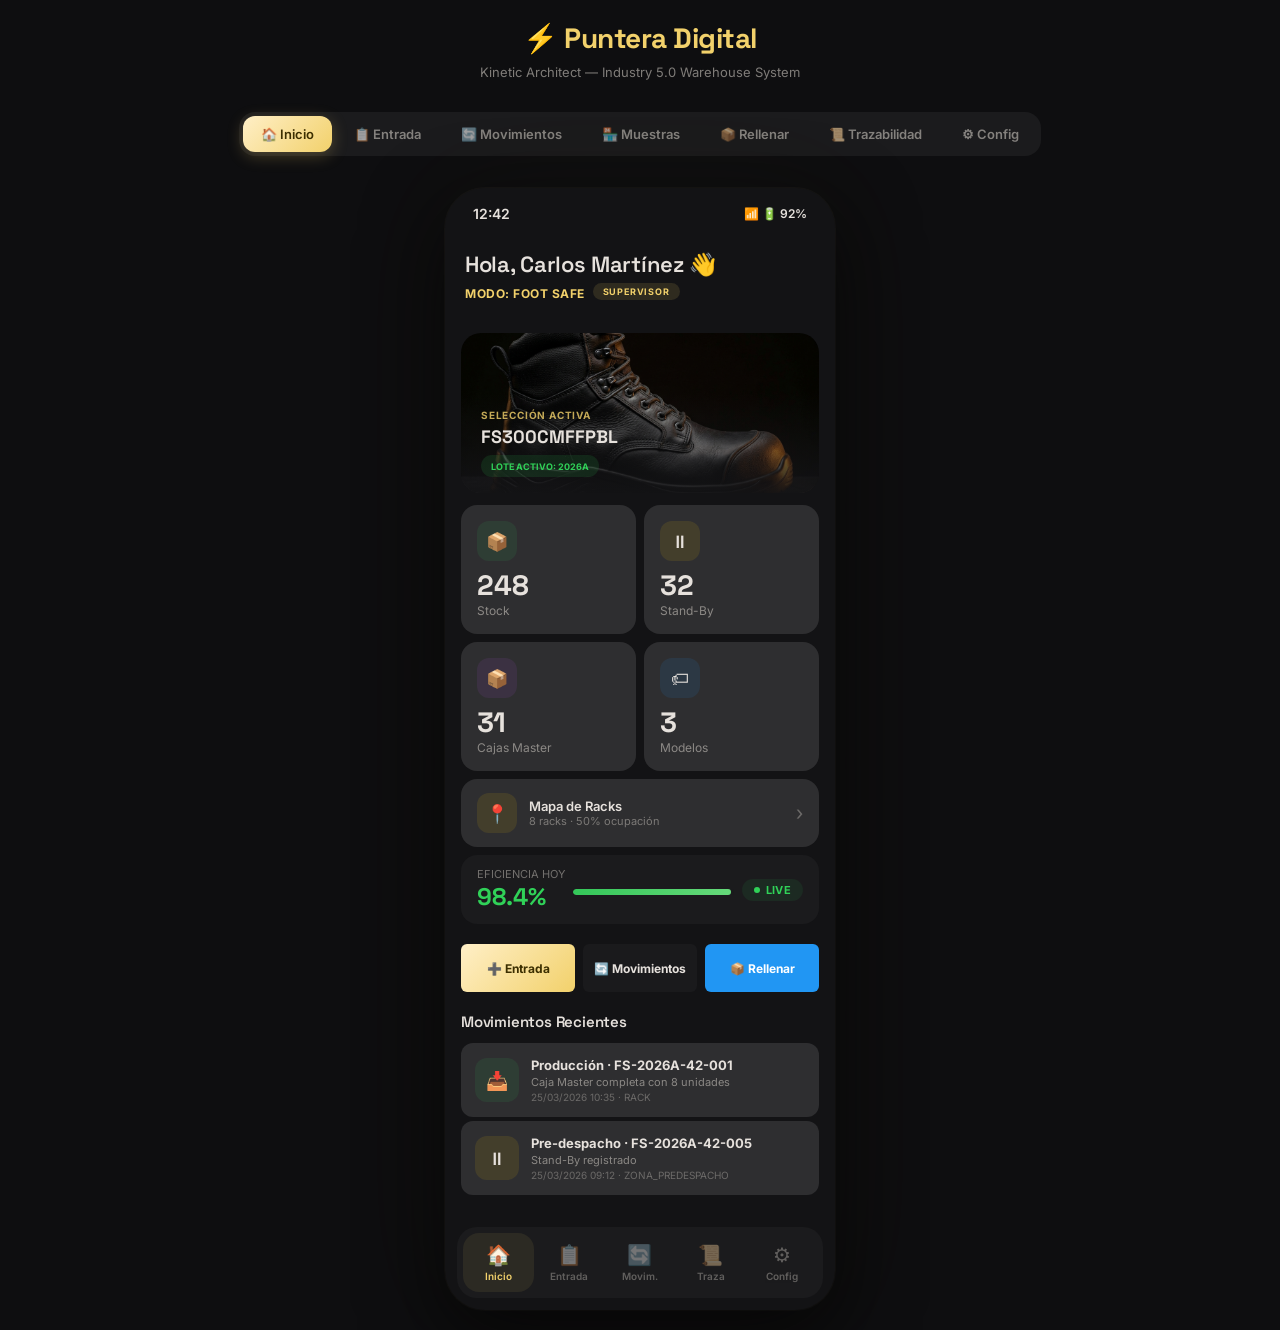
==== commit 0f15c684: "feat: Módulos de Empaque, Auditoría y Transferencia + mejoras en mockup y dependencias" ====
--- a/mockup/index.html
+++ b/mockup/index.html
@@ -16,7 +16,6 @@
     <button class="tab-btn active" onclick="showScreen('home')">🏠 Inicio</button>
     <button class="tab-btn" onclick="showScreen('entry')">📋 Entrada</button>
     <button class="tab-btn" onclick="showScreen('movements')">🔄 Movimientos</button>
-    <button class="tab-btn" onclick="showScreen('pedidos')">📋 Pedidos</button>
     <button class="tab-btn" onclick="showScreen('muestras')">🏪 Muestras</button>
     <button class="tab-btn" onclick="showScreen('refill')">📦 Rellenar</button>
     <button class="tab-btn" onclick="showScreen('trace')">📜 Trazabilidad</button>
@@ -148,7 +147,7 @@
             <h2>Registro de Nacimiento</h2>
         </div>
         <div class="screen-body animate-in">
-            <div class="card">
+            <div class="card" id="entry-origin-card">
                 <div class="card-title">Origen de Mercancía</div>
                 <div class="origin-row">
                     <div class="origin-chip fs">✓ Foot Safe</div>
@@ -156,33 +155,33 @@
                 </div>
             </div>
 
-            <div class="card">
+            <div class="card" id="entry-product-card">
                 <div class="card-title">Datos del Producto</div>
                 <div class="input-group">
                     <label>Tipo de Entrada</label>
-                    <select class="input-field"><option>Producción</option><option>Ajuste</option><option>Traslado</option></select>
+                    <select class="input-field" id="entry-type" onchange="updateEntryPreview()"><option>Producción</option><option>Ajuste</option><option>Traslado</option></select>
                 </div>
                 <div class="input-group">
                     <label>Modelo</label>
-                    <select class="input-field"><option>FS300CMFFPBL</option><option>FS302CMN</option><option>FS400BK</option></select>
+                    <select class="input-field" id="entry-model" onchange="updateEntryModelSizes()"></select>
                 </div>
                 <div class="input-row">
                     <div class="input-group">
                         <label>Talla</label>
-                        <select class="input-field"><option>42</option><option>43</option><option>44</option></select>
+                        <select class="input-field" id="entry-size" onchange="updateEntryPreview()"></select>
                     </div>
                     <div class="input-group">
                         <label>Lote</label>
-                        <input class="input-field" value="2026A" />
+                        <input class="input-field" id="entry-lote" value="2026A" oninput="updateEntryPreview()" />
                     </div>
                 </div>
                 <div class="input-group">
                     <label>🔢 Cantidad Total a Ingresar *</label>
-                    <input class="input-field" value="25" type="number" />
+                    <input class="input-field" id="entry-qty" value="25" type="number" oninput="updateEntryPreview()" />
                 </div>
                 <div class="input-group">
                     <label>📍 Ubicación Rack *</label>
-                    <select class="input-field" id="entry-rack">
+                    <select class="input-field" id="entry-rack" onchange="updateEntryPreview()">
                         <option value="R-A01">R-A01 — Pasillo A, Nivel 1</option>
                         <option value="R-A02">R-A02 — Pasillo A, Nivel 2</option>
                         <option value="R-A03">R-A03 — Pasillo A, Nivel 3</option>
@@ -195,31 +194,31 @@
                 </div>
             </div>
 
-            <div class="card">
+            <div class="card" id="entry-master-card">
                 <div class="toggle-row">
                     <div>
                         <div class="toggle-label">Caja Master</div>
-                        <div class="toggle-sub">3 cajas × 8 pares</div>
-                    </div>
-                    <div class="toggle-switch on"></div>
-                </div>
-                <div class="input-group">
+                        <div class="toggle-sub" id="entry-toggle-sub">3 cajas × 8 pares</div>
+                    </div>
+                    <div class="toggle-switch on" id="entry-master-toggle"></div>
+                </div>
+                <div class="input-group" id="entry-ppbox-group">
                     <label>Pares por Caja</label>
-                    <input class="input-field" value="8" type="number" />
-                </div>
-
-                <div class="preview-box">
+                    <input class="input-field" id="entry-ppbox" value="8" type="number" oninput="updateEntryPreview()" />
+                </div>
+
+                <div class="preview-box" id="entry-preview-box">
                     <div class="preview-title">📦 Resumen de Ingreso</div>
                     <div style="font-size:0.75rem;color:var(--on-surface-variant);margin-bottom:6px;opacity:0.6;">Su ingreso resultará en:</div>
-                    <div class="preview-line green">✅ 3 Cajas Master completas (24 pares)</div>
-                    <div class="preview-line orange">+ 1 par adicional</div>
+                    <div class="preview-line green" id="entry-preview-master">✅ 3 Cajas Master completas (24 pares)</div>
+                    <div class="preview-line orange" id="entry-preview-extra">+ 1 par adicional</div>
 
                     <div style="font-size:0.6875rem;color:var(--on-surface-variant);margin-top:14px;font-weight:600;opacity:0.7;">¿Qué hacer con los pares sobrantes?</div>
-                    <div class="remainder-chips">
-                        <div class="rem-chip active-loose">✓ Pares sueltos</div>
-                        <div class="rem-chip inactive">Caja incompleta</div>
-                    </div>
-                    <div class="rem-desc">Se generarán etiquetas individuales sin caja padre.</div>
+                    <div class="remainder-chips" id="entry-remainder-chips">
+                        <div class="rem-chip active-loose" id="entry-rem-loose" onclick="setRemainderMode('loose')">✓ Pares sueltos</div>
+                        <div class="rem-chip inactive" id="entry-rem-incomplete" onclick="setRemainderMode('incomplete')">Caja incompleta</div>
+                    </div>
+                    <div class="rem-desc" id="entry-rem-desc">Se generarán etiquetas individuales sin caja padre.</div>
                 </div>
             </div>
 
@@ -251,65 +250,411 @@
         </div>
     </div>
 
+    <!-- ═══════════════ EMPAQUE ═══════════════ -->
+    <div class="screen" id="screen-empaque">
+        <div class="top-bar">
+            <h2>Impresión de Etiquetas</h2>
+            <span class="sub" style="color: var(--primary-container);">Área de Empaque — BarTender Connect</span>
+        </div>
+        <div class="screen-body animate-in">
+            <div class="card">
+                <div class="card-title">Origen de Mercancía</div>
+                <div class="origin-row">
+                    <div class="origin-chip fs" id="empaque-chip-fs" style="cursor:pointer;">✓ Foot Safe</div>
+                    <div class="origin-chip sf" id="empaque-chip-sf" style="cursor:pointer;">Safety</div>
+                </div>
+            </div>
+
+            <div class="card">
+                <div class="card-title">Datos del Calzado</div>
+                <div class="input-group">
+                    <label>Modelo</label>
+                    <select class="input-field" id="empaque-model" onchange="updateEmpaqueModelSizes()"></select>
+                </div>
+                <div class="input-row">
+                    <div class="input-group">
+                        <label>Talla</label>
+                        <select class="input-field" id="empaque-size" onchange="updateEmpaquePreview()"></select>
+                    </div>
+                    <div class="input-group">
+                        <label>Lote</label>
+                        <input class="input-field" id="empaque-lote" value="2026A" oninput="updateEmpaquePreview()" />
+                    </div>
+                </div>
+                <div class="input-group">
+                    <label>🔢 Cantidad Total a Imprimir *</label>
+                    <input class="input-field" id="empaque-qty" value="24" type="number" oninput="updateEmpaquePreview()" />
+                </div>
+            </div>
+
+            <div class="card">
+                <div class="toggle-row">
+                    <div>
+                        <div class="toggle-label">Caja Master</div>
+                        <div class="toggle-sub" id="empaque-toggle-sub">3 cajas × 8 pares</div>
+                    </div>
+                    <div class="toggle-switch on" id="empaque-master-toggle"></div>
+                </div>
+                <div class="input-group" id="empaque-ppbox-group">
+                    <label>Pares por Caja</label>
+                    <input class="input-field" id="empaque-ppbox" value="8" type="number" oninput="updateEmpaquePreview()" />
+                </div>
+
+                <div class="preview-box" id="empaque-preview-box">
+                    <div class="preview-title">🖨 Resumen de Impresión</div>
+                    <div style="font-size:0.75rem;color:var(--on-surface-variant);margin-bottom:6px;opacity:0.6;">Se enviará a imprimir:</div>
+                    <div class="preview-line green" id="empaque-preview-master">✅ 3 Cajas Master completas (24 pares)</div>
+                    <div class="preview-line orange" id="empaque-preview-extra" style="display:none;">+ 1 par adicional</div>
+
+                    <div style="font-size:0.6875rem;color:var(--on-surface-variant);margin-top:14px;font-weight:600;opacity:0.7;">¿Qué hacer con los pares sobrantes?</div>
+                    <div class="remainder-chips" id="empaque-remainder-chips">
+                        <div class="rem-chip active-loose" id="empaque-rem-loose" onclick="setEmpaqueRemainderMode('loose')">✓ Pares sueltos</div>
+                        <div class="rem-chip inactive" id="empaque-rem-incomplete" onclick="setEmpaqueRemainderMode('incomplete')">Caja incompleta</div>
+                    </div>
+                    <div class="rem-desc" id="empaque-rem-desc">Se generarán etiquetas individuales sin caja padre.</div>
+                </div>
+            </div>
+
+            <button class="action-btn primary glow-primary" id="btn-empaque-print" onclick="handleEmpaquePrint()">🖨 GENERAR E IMPRIMIR ETIQUETAS</button>
+
+            <!-- Success Banner (persistent) -->
+            <div class="entry-success-banner" id="empaque-success-banner" style="display:none;">
+                <div class="success-banner-icon">✅</div>
+                <div class="success-banner-title">Etiquetas Generadas</div>
+                <div class="success-banner-detail" id="empaque-success-detail"></div>
+                <button class="action-btn primary" onclick="dismissEmpaqueSuccess()" style="margin-top:12px;">🖨 NUEVO LOTE A IMPRIMIR</button>
+            </div>
+
+            <div style="height:40px"></div>
+        </div>
+
+        <div class="bottom-nav">
+            <button class="nav-item active" onclick="showScreen('empaque')"><span class="icon">🖨</span><span class="label">Empaque</span></button>
+            <button class="nav-item" onclick="showScreen('qr-history')"><span class="icon">📜</span><span class="label">Historial</span></button>
+            <button class="nav-item" onclick="showScreen('printer-config')"><span class="icon">⚙</span><span class="label">Impresora</span></button>
+            <button class="nav-item" onclick="document.getElementById('modal-logout').classList.add('show')"><span class="icon">🔓</span><span class="label">Salir</span></button>
+        </div>
+
+        <!-- Empaque Confirmation Modal -->
+        <div class="modal-overlay" id="modal-empaque-confirm">
+            <div class="modal-box animate-in">
+                <div class="modal-icon">🖨</div>
+                <div class="modal-title">Confirmar Impresión</div>
+                <div class="modal-desc">Verifique los datos antes de mandar a imprimir a BarTender.</div>
+                <div class="confirm-summary" id="empaque-confirm-summary"></div>
+                <button class="action-btn primary" onclick="confirmEmpaquePrint()">
+                    ✅ CONFIRMAR E IMPRIMIR
+                </button>
+                <button style="width:100%;padding:14px;background:transparent;border:none;color:var(--on-surface-variant);font-family:inherit;font-size:0.8125rem;cursor:pointer;margin-top:4px;opacity:0.5;" onclick="document.getElementById('modal-empaque-confirm').classList.remove('show')">CANCELAR</button>
+            </div>
+        </div>
+    </div>
+
     <!-- ═══════════════ MOVEMENTS HUB ═══════════════ -->
+    <!-- ═══════════════ MOVEMENTS MENU (5 MODULES) ═══════════════ -->
     <div class="screen" id="screen-movements">
         <div class="top-bar">
             <h2>Módulos de Movimiento</h2>
-        </div>
-        <div class="screen-body animate-in">
-            <div class="hub-card" onclick="showScreen('pedidos')" style="border-left:3px solid var(--dispatch);">
+            <span class="sub" style="color: var(--primary-container);">Centro de Operaciones</span>
+        </div>
+        <div class="screen-body animate-in" style="padding-bottom: 80px;">
+            <!-- 1. Pedidos de Venta -->
+            <div class="hub-card-collapsible sales" id="hub-card-pedidos">
+                <div class="hub-card-trigger" onclick="toggleHubCard('pedidos')">
+                    <div class="hub-header">
+                        <div class="hub-icon green" style="background: rgba(52,199,89,0.1); width: 44px; height: 44px; display: flex; align-items: center; justify-content: center; font-size: 20px; border-radius: var(--radius-lg);">📋</div>
+                        <div>
+                            <div class="hub-title" style="font-size: 0.9375rem; font-weight: 700; color: var(--on-surface);">Pedidos de Venta</div>
+                            <div class="hub-sub" style="font-size: 0.75rem; color: var(--on-surface-variant); opacity: 0.7; margin-top: 2px;">Crear pedidos · Escanear para cumplir</div>
+                        </div>
+                        <span class="hub-arrow" style="margin-left: auto; color: var(--on-surface-variant); font-size: 20px; opacity: 0.4;">›</span>
+                    </div>
+                </div>
+                <div class="hub-card-content">
+                    <div class="hub-submenu-grid">
+                        <button class="hub-submenu-btn" onclick="event.stopPropagation(); showScreen('pedidos')">
+                            <span class="btn-icon">📋</span>
+                            <span class="btn-label">Ver Listado</span>
+                        </button>
+                        <button class="hub-submenu-btn" onclick="event.stopPropagation(); showScreen('pedido-create')">
+                            <span class="btn-icon">➕</span>
+                            <span class="btn-label">Crear Pedido</span>
+                        </button>
+                    </div>
+                </div>
+            </div>
+
+            <!-- 2. Stand-By -->
+            <div class="hub-card-collapsible standby" id="hub-card-standby">
+                <div class="hub-card-trigger" onclick="toggleHubCard('standby')">
+                    <div class="hub-header">
+                        <div class="hub-icon amber" style="background: rgba(255,204,2,0.1); width: 44px; height: 44px; display: flex; align-items: center; justify-content: center; font-size: 20px; border-radius: var(--radius-lg);">⏳</div>
+                        <div>
+                            <div class="hub-title" style="font-size: 0.9375rem; font-weight: 700; color: var(--on-surface);">Stand-By</div>
+                            <div class="hub-sub" style="font-size: 0.75rem; color: var(--on-surface-variant); opacity: 0.7; margin-top: 2px;">Pre-despacho → ZONA_PREDESPACHO</div>
+                        </div>
+                        <span class="hub-arrow" style="margin-left: auto; color: var(--on-surface-variant); font-size: 20px; opacity: 0.4;">›</span>
+                    </div>
+                </div>
+                <div class="hub-card-content">
+                    <div class="hub-submenu-grid">
+                        <button class="hub-submenu-btn" onclick="event.stopPropagation(); openRFIDScanner('standby')">
+                            <span class="btn-icon">📡</span>
+                            <span class="btn-label">Ráfaga RFID</span>
+                        </button>
+                        <button class="hub-submenu-btn" onclick="event.stopPropagation(); showScreen('dispatch')">
+                            <span class="btn-icon">📋</span>
+                            <span class="btn-label">Cola Stand-By</span>
+                        </button>
+                    </div>
+                </div>
+            </div>
+
+            <!-- 3. Despacho -->
+            <div class="hub-card-collapsible dispatch" id="hub-card-dispatch">
+                <div class="hub-card-trigger" onclick="toggleHubCard('dispatch')">
+                    <div class="hub-header">
+                        <div class="hub-icon blue" style="background: rgba(33,150,243,0.1); color: var(--refill-blue); width: 44px; height: 44px; display: flex; align-items: center; justify-content: center; font-size: 20px; border-radius: var(--radius-lg);">🚚</div>
+                        <div>
+                            <div class="hub-title" style="font-size: 0.9375rem; font-weight: 700; color: var(--on-surface);">Despacho</div>
+                            <div class="hub-sub" style="font-size: 0.75rem; color: var(--on-surface-variant); opacity: 0.7; margin-top: 2px;">Salidas definitivas del almacén</div>
+                        </div>
+                        <span class="hub-arrow" style="margin-left: auto; color: var(--on-surface-variant); font-size: 20px; opacity: 0.4;">›</span>
+                    </div>
+                </div>
+                <div class="hub-card-content">
+                    <div class="hub-submenu-grid">
+                        <button class="hub-submenu-btn" onclick="event.stopPropagation(); showScreen('dispatch')">
+                            <span class="btn-icon">👆</span>
+                            <span class="btn-label">Selección Manual</span>
+                        </button>
+                        <button class="hub-submenu-btn" onclick="event.stopPropagation(); openRFIDScanner('standby')">
+                            <span class="btn-icon">📡</span>
+                            <span class="btn-label">Ráfaga RFID</span>
+                        </button>
+                    </div>
+                </div>
+            </div>
+
+            <!-- 4. Calidad / Bajas -->
+            <div class="hub-card-collapsible quality" id="hub-card-calidad">
+                <div class="hub-card-trigger" onclick="toggleHubCard('calidad')">
+                    <div class="hub-header">
+                        <div class="hub-icon purple" style="background: rgba(175,82,222,0.1); width: 44px; height: 44px; display: flex; align-items: center; justify-content: center; font-size: 20px; border-radius: var(--radius-lg);">⊖</div>
+                        <div>
+                            <div class="hub-title" style="font-size: 0.9375rem; font-weight: 700; color: var(--on-surface);">Calidad / Bajas</div>
+                            <div class="hub-sub" style="font-size: 0.75rem; color: var(--on-surface-variant); opacity: 0.7; margin-top: 2px;">Inspección y mermas de mercancía</div>
+                        </div>
+                        <span class="hub-arrow" style="margin-left: auto; color: var(--on-surface-variant); font-size: 20px; opacity: 0.4;">›</span>
+                    </div>
+                </div>
+                <div class="hub-card-content">
+                    <div class="hub-submenu-grid">
+                        <button class="hub-submenu-btn" onclick="event.stopPropagation(); openCalidadManual()">
+                            <span class="btn-icon">👆</span>
+                            <span class="btn-label">Baja Manual</span>
+                        </button>
+                        <button class="hub-submenu-btn" onclick="event.stopPropagation(); openRFIDScanner('calidad')">
+                            <span class="btn-icon">📡</span>
+                            <span class="btn-label">Ráfaga RFID</span>
+                        </button>
+                    </div>
+                </div>
+            </div>
+
+            <!-- 5. Muestras Retornables -->
+            <div class="hub-card-collapsible samples" id="hub-card-muestras">
+                <div class="hub-card-trigger" onclick="toggleHubCard('muestras')">
+                    <div class="hub-header">
+                        <div class="hub-icon teal" style="background: rgba(0,150,136,0.1); width: 44px; height: 44px; display: flex; align-items: center; justify-content: center; font-size: 20px; border-radius: var(--radius-lg);">🏪</div>
+                        <div>
+                            <div class="hub-title" style="font-size: 0.9375rem; font-weight: 700; color: var(--on-surface);">Muestras Retornables</div>
+                            <div class="hub-sub" style="font-size: 0.75rem; color: var(--on-surface-variant); opacity: 0.7; margin-top: 2px;">Custodia comercial de pares muestra</div>
+                        </div>
+                        <span class="hub-arrow" style="margin-left: auto; color: var(--on-surface-variant); font-size: 20px; opacity: 0.4;">›</span>
+                    </div>
+                </div>
+                <div class="hub-card-content">
+                    <div class="hub-submenu-grid">
+                        <button class="hub-submenu-btn" onclick="event.stopPropagation(); showScreen('muestras')">
+                            <span class="btn-icon">🏪</span>
+                            <span class="btn-label">Ver Muestras</span>
+                        </button>
+                        <button class="hub-submenu-btn" onclick="event.stopPropagation(); openMuestraScanner()">
+                            <span class="btn-icon">➕</span>
+                            <span class="btn-label">Nueva Muestra</span>
+                        </button>
+                    </div>
+                </div>
+            </div>
+        </div>
+        <div class="bottom-nav">
+            <button class="nav-item" onclick="showScreen('home')"><span class="icon">🏠</span><span class="label">Inicio</span></button>
+            <button class="nav-item" onclick="showScreen('entry')"><span class="icon">📋</span><span class="label">Entrada</span></button>
+            <button class="nav-item active" onclick="showScreen('movements')"><span class="icon">🔄</span><span class="label">Movim.</span></button>
+            <button class="nav-item" onclick="showScreen('trace')"><span class="icon">📜</span><span class="label">Traza</span></button>
+            <button class="nav-item" onclick="showScreen('settings')"><span class="icon">⚙</span><span class="label">Config</span></button>
+        </div>
+    </div>
+
+    <!-- ═══════════════ PEDIDOS DE VENTA SUB-MENU ═══════════════ -->
+    <div class="screen" id="screen-pedidos">
+        <div class="top-bar">
+            <div class="top-bar-flex">
+                <button class="back-btn" onclick="showScreen('movements')">←</button>
+                <div>
+                    <h2>Pedidos de Venta</h2>
+                    <span class="sub" style="color: var(--dispatch);">Control de Despachos por Orden</span>
+                </div>
+                <button class="panic-btn" id="btn-create-pedido" onclick="showScreen('pedido-create')" style="font-size: 18px; font-weight: 700;">➕</button>
+            </div>
+        </div>
+        <div class="screen-body animate-in" style="padding-bottom: 80px;">
+            <!-- Count chips (inline header) -->
+            <div style="display: flex; gap: 8px; margin-bottom: var(--space-md); padding: 0 var(--space-xs);">
+                <span class="pedido-status pendiente" id="movements-pendientes-count" style="display: none;">0 PENDIENTES</span>
+                <span class="pedido-status en-proceso" id="movements-proceso-count" style="display: none;">0 EN PROCESO</span>
+            </div>
+            
+            <div id="pedidos-list-body">
+                <!-- Orders will be dynamically loaded here by renderPedidosList() -->
+            </div>
+        </div>
+        <div class="bottom-nav">
+            <button class="nav-item" onclick="showScreen('home')"><span class="icon">🏠</span><span class="label">Inicio</span></button>
+            <button class="nav-item" onclick="showScreen('entry')"><span class="icon">📋</span><span class="label">Entrada</span></button>
+            <button class="nav-item active" onclick="showScreen('movements')"><span class="icon">🔄</span><span class="label">Movim.</span></button>
+            <button class="nav-item" onclick="showScreen('trace')"><span class="icon">📜</span><span class="label">Traza</span></button>
+            <button class="nav-item" onclick="showScreen('settings')"><span class="icon">⚙</span><span class="label">Config</span></button>
+        </div>
+    </div>
+
+    <!-- ═══════════════ STAND-BY SUB-MENU ═══════════════ -->
+    <div class="screen" id="screen-standby-menu">
+        <div class="top-bar">
+            <div class="top-bar-flex">
+                <button class="back-btn" onclick="showScreen('movements')">←</button>
+                <div>
+                    <h2>Módulo Stand-By</h2>
+                    <span class="sub" style="color: var(--amber);">Pre-despacho y Cola Temporal</span>
+                </div>
+            </div>
+        </div>
+        <div class="screen-body animate-in" style="padding-bottom: 80px;">
+            <div class="hub-card" onclick="openRFIDScanner('standby')" style="border-left: 3px solid var(--amber); background: var(--surface-container-high); margin-bottom: var(--space-md); padding: var(--space-xl) var(--space-md);">
                 <div class="hub-header">
-                    <div class="hub-icon green">📋</div>
+                    <div class="hub-icon amber" style="background: rgba(255,204,2,0.1); width: 44px; height: 44px; display: flex; align-items: center; justify-content: center; font-size: 20px; border-radius: var(--radius-lg);">📡</div>
                     <div>
-                        <div class="hub-title">Pedidos de Venta</div>
-                        <div class="hub-sub">Crear pedidos · Escanear para cumplir</div>
-                    </div>
-                    <span class="hub-arrow">›</span>
-                </div>
-                <div style="display:flex;gap:6px;margin-top:10px;">
-                    <span class="pedido-status pendiente" style="font-size:0.5rem;">2 PENDIENTES</span>
-                    <span class="pedido-status en-proceso" style="font-size:0.5rem;">1 EN PROCESO</span>
-                </div>
-            </div>
-
-            <div class="hub-card">
+                        <div class="hub-title" style="font-size: 0.9375rem; font-weight: 700; color: var(--on-surface);">Ráfaga RFID</div>
+                        <div class="hub-sub" style="font-size: 0.75rem; color: var(--on-surface-variant); opacity: 0.7; margin-top: 2px;">Simulación UHF masiva en zona predespacho</div>
+                    </div>
+                    <span class="hub-arrow" style="margin-left: auto; color: var(--on-surface-variant); font-size: 20px; opacity: 0.4;">›</span>
+                </div>
+            </div>
+            
+            <div class="hub-card" onclick="showScreen('dispatch')" style="border-left: 3px solid var(--refill-blue); background: var(--surface-container-high); margin-bottom: var(--space-md); padding: var(--space-xl) var(--space-md);">
                 <div class="hub-header">
-                    <div class="hub-icon amber">⏸</div>
+                    <div class="hub-icon blue" style="background: rgba(33,150,243,0.1); width: 44px; height: 44px; display: flex; align-items: center; justify-content: center; font-size: 20px; border-radius: var(--radius-lg);">📋</div>
                     <div>
-                        <div class="hub-title">Stand-By</div>
-                        <div class="hub-sub">Pre-despacho → ZONA_PREDESPACHO</div>
-                    </div>
-                </div>
-                <div class="hub-buttons">
-                    <button class="hub-btn outline">👆 Manual</button>
-                    <button class="hub-btn filled amber">⚡ Ráfaga</button>
-                </div>
-            </div>
-
-            <div class="hub-card" id="hub-calidad">
+                        <div class="hub-title" style="font-size: 0.9375rem; font-weight: 700; color: var(--on-surface);">Cola de Stand-By</div>
+                        <div class="hub-sub" style="font-size: 0.75rem; color: var(--on-surface-variant); opacity: 0.7; margin-top: 2px;">Verificar pares listos para confirmación definitiva</div>
+                    </div>
+                    <span class="hub-arrow" style="margin-left: auto; color: var(--on-surface-variant); font-size: 20px; opacity: 0.4;">›</span>
+                </div>
+            </div>
+        </div>
+        <div class="bottom-nav">
+            <button class="nav-item" onclick="showScreen('home')"><span class="icon">🏠</span><span class="label">Inicio</span></button>
+            <button class="nav-item" onclick="showScreen('entry')"><span class="icon">📋</span><span class="label">Entrada</span></button>
+            <button class="nav-item active" onclick="showScreen('movements')"><span class="icon">🔄</span><span class="label">Movim.</span></button>
+            <button class="nav-item" onclick="showScreen('trace')"><span class="icon">📜</span><span class="label">Traza</span></button>
+            <button class="nav-item" onclick="showScreen('settings')"><span class="icon">⚙</span><span class="label">Config</span></button>
+        </div>
+    </div>
+
+    <!-- ═══════════════ DESPACHO SUB-MENU ═══════════════ -->
+    <div class="screen" id="screen-dispatch-menu">
+        <div class="top-bar">
+            <div class="top-bar-flex">
+                <button class="back-btn" onclick="showScreen('movements')">←</button>
+                <div>
+                    <h2>Módulo Despacho</h2>
+                    <span class="sub" style="color: var(--refill-blue);">Salidas Definitivas de Almacén</span>
+                </div>
+            </div>
+        </div>
+        <div class="screen-body animate-in" style="padding-bottom: 80px;">
+            <div class="hub-card" onclick="showScreen('dispatch')" style="border-left: 3px solid var(--refill-blue); background: var(--surface-container-high); margin-bottom: var(--space-md); padding: var(--space-xl) var(--space-md);">
                 <div class="hub-header">
-                    <div class="hub-icon purple">⊖</div>
+                    <div class="hub-icon blue" style="background: rgba(33,150,243,0.1); width: 44px; height: 44px; display: flex; align-items: center; justify-content: center; font-size: 20px; border-radius: var(--radius-lg);">👆</div>
                     <div>
-                        <div class="hub-title">Calidad / Bajas</div>
-                        <div class="hub-sub">Requiere autorización del Supervisor</div>
-                    </div>
-                </div>
-                <div class="hub-buttons">
-                    <button class="hub-btn outline">👆 Manual</button>
-                    <button class="hub-btn filled purple">⚡ Ráfaga</button>
-                </div>
-            </div>
-
-            <div class="hub-card" onclick="showScreen('muestras')">
+                        <div class="hub-title" style="font-size: 0.9375rem; font-weight: 700; color: var(--on-surface);">Selección Manual</div>
+                        <div class="hub-sub" style="font-size: 0.75rem; color: var(--on-surface-variant); opacity: 0.7; margin-top: 2px;">Marcar y confirmar salida individual de mercancía</div>
+                    </div>
+                    <span class="hub-arrow" style="margin-left: auto; color: var(--on-surface-variant); font-size: 20px; opacity: 0.4;">›</span>
+                </div>
+            </div>
+            
+            <div class="hub-card" onclick="openRFIDScanner('standby')" style="border-left: 3px solid var(--amber); background: var(--surface-container-high); margin-bottom: var(--space-md); padding: var(--space-xl) var(--space-md);">
                 <div class="hub-header">
-                    <div class="hub-icon teal">🏪</div>
+                    <div class="hub-icon amber" style="background: rgba(255,204,2,0.1); width: 44px; height: 44px; display: flex; align-items: center; justify-content: center; font-size: 20px; border-radius: var(--radius-lg);">📡</div>
                     <div>
-                        <div class="hub-title">Muestras Retornables</div>
-                        <div class="hub-sub">Requiere autorización del Supervisor</div>
-                    </div>
-                    <span class="hub-arrow">›</span>
-                </div>
-            </div>
+                        <div class="hub-title" style="font-size: 0.9375rem; font-weight: 700; color: var(--on-surface);">Salida RFID en Ráfaga</div>
+                        <div class="hub-sub" style="font-size: 0.75rem; color: var(--on-surface-variant); opacity: 0.7; margin-top: 2px;">Simulación UHF masiva de salida rápida de pallets</div>
+                    </div>
+                    <span class="hub-arrow" style="margin-left: auto; color: var(--on-surface-variant); font-size: 20px; opacity: 0.4;">›</span>
+                </div>
+            </div>
+        </div>
+        <div class="bottom-nav">
+            <button class="nav-item" onclick="showScreen('home')"><span class="icon">🏠</span><span class="label">Inicio</span></button>
+            <button class="nav-item" onclick="showScreen('entry')"><span class="icon">📋</span><span class="label">Entrada</span></button>
+            <button class="nav-item active" onclick="showScreen('movements')"><span class="icon">🔄</span><span class="label">Movim.</span></button>
+            <button class="nav-item" onclick="showScreen('trace')"><span class="icon">📜</span><span class="label">Traza</span></button>
+            <button class="nav-item" onclick="showScreen('settings')"><span class="icon">⚙</span><span class="label">Config</span></button>
+        </div>
+    </div>
+
+    <!-- ═══════════════ CALIDAD SUB-MENU ═══════════════ -->
+    <div class="screen" id="screen-calidad-menu">
+        <div class="top-bar">
+            <div class="top-bar-flex">
+                <button class="back-btn" onclick="showScreen('movements')">←</button>
+                <div>
+                    <h2>Módulo Calidad / Bajas</h2>
+                    <span class="sub" style="color: var(--purple);">Control de Mermas y Cuarentena</span>
+                </div>
+            </div>
+        </div>
+        <div class="screen-body animate-in" style="padding-bottom: 80px;">
+            <div class="hub-card" onclick="openCalidadManual()" style="border-left: 3px solid var(--purple); background: var(--surface-container-high); margin-bottom: var(--space-md); padding: var(--space-xl) var(--space-md);">
+                <div class="hub-header">
+                    <div class="hub-icon purple" style="background: rgba(175,82,222,0.1); width: 44px; height: 44px; display: flex; align-items: center; justify-content: center; font-size: 20px; border-radius: var(--radius-lg);">👆</div>
+                    <div>
+                        <div class="hub-title" style="font-size: 0.9375rem; font-weight: 700; color: var(--on-surface);">Baja Manual</div>
+                        <div class="hub-sub" style="font-size: 0.75rem; color: var(--on-surface-variant); opacity: 0.7; margin-top: 2px;">Reportar calzado defectuoso por código de barras</div>
+                    </div>
+                    <span class="hub-arrow" style="margin-left: auto; color: var(--on-surface-variant); font-size: 20px; opacity: 0.4;">›</span>
+                </div>
+            </div>
+            
+            <div class="hub-card" onclick="openRFIDScanner('calidad')" style="border-left: 3px solid var(--purple); background: var(--surface-container-high); margin-bottom: var(--space-md); padding: var(--space-xl) var(--space-md);">
+                <div class="hub-header">
+                    <div class="hub-icon purple" style="background: rgba(175,82,222,0.1); width: 44px; height: 44px; display: flex; align-items: center; justify-content: center; font-size: 20px; border-radius: var(--radius-lg);">📡</div>
+                    <div>
+                        <div class="hub-title" style="font-size: 0.9375rem; font-weight: 700; color: var(--on-surface);">Inspección RFID en Ráfaga</div>
+                        <div class="hub-sub" style="font-size: 0.75rem; color: var(--on-surface-variant); opacity: 0.7; margin-top: 2px;">Simulación masiva de descarte de lotes defectuosos</div>
+                    </div>
+                    <span class="hub-arrow" style="margin-left: auto; color: var(--on-surface-variant); font-size: 20px; opacity: 0.4;">›</span>
+                </div>
+            </div>
+        </div>
+        <div class="bottom-nav">
+            <button class="nav-item" onclick="showScreen('home')"><span class="icon">🏠</span><span class="label">Inicio</span></button>
+            <button class="nav-item" onclick="showScreen('entry')"><span class="icon">📋</span><span class="label">Entrada</span></button>
+            <button class="nav-item active" onclick="showScreen('movements')"><span class="icon">🔄</span><span class="label">Movim.</span></button>
+            <button class="nav-item" onclick="showScreen('trace')"><span class="icon">📜</span><span class="label">Traza</span></button>
+            <button class="nav-item" onclick="showScreen('settings')"><span class="icon">⚙</span><span class="label">Config</span></button>
         </div>
     </div>
 
@@ -392,6 +737,13 @@
                 </button>
             </div>
         </div>
+        <div class="bottom-nav">
+            <button class="nav-item" onclick="showScreen('home')"><span class="icon">🏠</span><span class="label">Inicio</span></button>
+            <button class="nav-item" onclick="showScreen('entry')"><span class="icon">📋</span><span class="label">Entrada</span></button>
+            <button class="nav-item active" onclick="showScreen('movements')"><span class="icon">🔄</span><span class="label">Movim.</span></button>
+            <button class="nav-item" onclick="showScreen('trace')"><span class="icon">📜</span><span class="label">Traza</span></button>
+            <button class="nav-item" onclick="showScreen('settings')"><span class="icon">⚙</span><span class="label">Config</span></button>
+        </div>
 
         <div class="modal-overlay" id="modal-dispatch">
             <div class="modal-box animate-in">
@@ -406,7 +758,7 @@
                     <label>Observaciones</label>
                     <textarea class="input-field" rows="2" placeholder="Ej: Pedido urgente, caja golpeada..." style="resize:none;">Pedido #4521 — Urgente</textarea>
                 </div>
-                <button class="action-btn green" onclick="document.getElementById('modal-dispatch').classList.remove('show')">
+                <button class="action-btn green" onclick="confirmDispatch()">
                     ✅ CONFIRMAR SALIDA DEFINITIVA
                 </button>
                 <button style="width:100%;padding:14px;background:transparent;border:none;color:var(--on-surface-variant);font-family:inherit;font-size:0.8125rem;cursor:pointer;margin-top:4px;opacity:0.5;" onclick="document.getElementById('modal-dispatch').classList.remove('show')">CANCELAR</button>
@@ -472,6 +824,13 @@
             </div>
 
             <button class="fab" onclick="openMuestraScanner()">➕ Nueva Muestra</button>
+        </div>
+        <div class="bottom-nav">
+            <button class="nav-item" onclick="showScreen('home')"><span class="icon">🏠</span><span class="label">Inicio</span></button>
+            <button class="nav-item" onclick="showScreen('entry')"><span class="icon">📋</span><span class="label">Entrada</span></button>
+            <button class="nav-item active" onclick="showScreen('movements')"><span class="icon">🔄</span><span class="label">Movim.</span></button>
+            <button class="nav-item" onclick="showScreen('trace')"><span class="icon">📜</span><span class="label">Traza</span></button>
+            <button class="nav-item" onclick="showScreen('settings')"><span class="icon">⚙</span><span class="label">Config</span></button>
         </div>
 
         <!-- Muestras Scanner Modal -->
@@ -524,33 +883,35 @@
         <div class="screen-body animate-in">
             <div class="master-info-card">
                 <div style="font-size:0.75rem;color:var(--refill-blue);font-weight:700;">📦 Caja Master</div>
-                <div style="font-family:'Space Grotesk',sans-serif;font-size:0.9375rem;font-weight:700;margin:6px 0 2px;">FS-MB-2026A-42-04</div>
-                <div style="font-size:0.75rem;color:var(--on-surface-variant);opacity:0.6;">FS300CMFFPBL · Talla 42 · Lote 2026A</div>
+                <div style="font-family:'Space Grotesk',sans-serif;font-size:0.9375rem;font-weight:700;margin:6px 0 2px;" id="refill-master-id">FS-MB-2026A-42-04</div>
+                <div style="font-size:0.75rem;color:var(--on-surface-variant);opacity:0.6;" id="refill-master-meta">FS300CMFFPBL · Talla 42 · Lote 2026A</div>
                 <div class="progress-bar">
-                    <div class="progress-fill blue" style="width:75%"></div>
-                </div>
-                <div style="font-size:0.8125rem;font-weight:700;color:var(--warning);">Tiene 5 de 8 pares. Faltan 3.</div>
-                <div style="font-size:0.75rem;color:var(--refill-blue);margin-top:4px;">Pares a agregar: 2 → Total: 7/8</div>
+                    <div class="progress-fill blue" id="refill-progress-fill" style="width:62.5%"></div>
+                </div>
+                <div style="font-size:0.8125rem;font-weight:700;color:var(--warning);" id="refill-status-text">Tiene 5 de 8 pares. Faltan 3.</div>
+                <div style="font-size:0.75rem;color:var(--refill-blue);margin-top:4px;" id="refill-added-text">Pares a agregar: 2 → Total: 7/8</div>
             </div>
 
             <div class="refill-step-card">
                 <div style="font-size:0.8125rem;color:var(--primary-container);font-weight:700;margin-bottom:10px;">Agregar Par Individual</div>
                 <div style="display:flex;gap:8px;">
-                    <input class="input-field" placeholder="UUID del Par" style="flex:1;" />
-                    <button style="width:48px;height:48px;border-radius:var(--radius-lg);background:var(--refill-blue);border:none;color:white;font-size:20px;cursor:pointer;transition:all 0.2s;" onmouseover="this.style.filter='brightness(1.1)'" onmouseout="this.style.filter=''">+</button>
-                </div>
-            </div>
-
-            <div class="child-item">
-                <span style="font-size:0.8125rem;font-weight:500;">FS-2026A-42-017</span>
-                <button class="child-remove">✕</button>
-            </div>
-            <div class="child-item">
-                <span style="font-size:0.8125rem;font-weight:500;">FS-2026A-42-019</span>
-                <button class="child-remove">✕</button>
-            </div>
-
-            <button class="action-btn blue">✅ CONFIRMAR RELLENADO (2 pares)</button>
+                    <input class="input-field" id="refill-add-uuid" placeholder="UUID del Par" style="flex:1;" />
+                    <button style="width:48px;height:48px;border-radius:var(--radius-lg);background:var(--refill-blue);border:none;color:white;font-size:20px;cursor:pointer;transition:all 0.2s;" id="refill-btn-add" onclick="addRefillPair()">+</button>
+                </div>
+            </div>
+
+            <div id="refill-children-container">
+                <div class="child-item">
+                    <span style="font-size:0.8125rem;font-weight:500;">FS-2026A-42-017</span>
+                    <button class="child-remove" onclick="removeRefillPairElement(this, 'FS-2026A-42-017')">✕</button>
+                </div>
+                <div class="child-item">
+                    <span style="font-size:0.8125rem;font-weight:500;">FS-2026A-42-019</span>
+                    <button class="child-remove" onclick="removeRefillPairElement(this, 'FS-2026A-42-019')">✕</button>
+                </div>
+            </div>
+
+            <button class="action-btn blue" id="refill-btn-confirm" onclick="confirmRefill()">✅ CONFIRMAR RELLENADO (2 pares)</button>
         </div>
     </div>
 
@@ -711,6 +1072,14 @@
                     <div>
                         <div class="settings-label">Mapa de Racks</div>
                         <div class="settings-desc">Visualizar ubicaciones del almacén</div>
+                    </div>
+                    <span class="settings-arrow">›</span>
+                </div>
+                <div class="settings-item" onclick="resetSystemData()" style="color: var(--error);">
+                    <div class="settings-icon red-s" style="background: rgba(255, 59, 48, 0.15);">🔄</div>
+                    <div>
+                        <div class="settings-label" style="color: var(--error);">Restablecer Sistema</div>
+                        <div class="settings-desc">Borrar datos locales y reiniciar valores por defecto</div>
                     </div>
                     <span class="settings-arrow">›</span>
                 </div>
@@ -1006,6 +1375,9 @@
                     </div>
                 </div>
             </div>
+
+            <!-- Dynamic QR History Container -->
+            <div id="dynamic-qr-history-container"></div>
 
             <!-- Daily Production Groups -->
             <div class="section-title" style="margin-top:16px;">📅 Producción por Día</div>
@@ -1390,88 +1762,16 @@
                         <div class="quick-user-avatar ger-bg">📊</div>
                         <div><div class="quick-user-name">María Rodríguez</div><div class="quick-user-role">Gerente</div></div>
                     </button>
+                    <button class="quick-user-btn" onclick="quickLogin('empaque')">
+                        <div class="quick-user-avatar emp-bg">🖨</div>
+                        <div><div class="quick-user-name">Operador Empaque</div><div class="quick-user-role">Empaque</div></div>
+                    </button>
                 </div>
             </div>
             <div style="margin-top:auto;padding-top:20px;text-align:center;">
                 <div style="font-size:0.6875rem;color:var(--on-surface-variant);opacity:0.3;">Puntera Digital v3.0.0</div>
                 <div style="font-size:0.625rem;color:var(--on-surface-variant);opacity:0.2;margin-top:2px;">Kinetic Architect Engine</div>
             </div>
-        </div>
-    </div>
-
-    <!-- ═══════════════ PEDIDOS LIST ═══════════════ -->
-    <div class="screen" id="screen-pedidos">
-        <div class="top-bar">
-            <div class="top-bar-flex">
-                <button class="back-btn" onclick="showScreen('movements')">←</button>
-                <div>
-                    <h2>Pedidos de Venta</h2>
-                    <span class="sub" style="color: var(--dispatch);" id="pedidos-count-sub">3 pedidos activos</span>
-                </div>
-                <button class="panic-btn" id="btn-create-pedido" onclick="showScreen('pedido-create')" title="Nuevo Pedido">➕</button>
-            </div>
-        </div>
-        <div class="screen-body animate-in" id="pedidos-list-body">
-            <div class="pedido-card pendiente" onclick="openPedidoDetail(0)">
-                <div class="pedido-header">
-                    <div>
-                        <div class="pedido-id">Pedido #4521</div>
-                        <div class="pedido-client">Distribuidora Norte</div>
-                    </div>
-                    <span class="pedido-status pendiente">PENDIENTE</span>
-                </div>
-                <div class="pedido-lines-summary">
-                    <div class="pedido-line">
-                        <span class="pedido-line-model">FS300CMFFFPBL · T42</span>
-                        <span class="pedido-line-qty">0/5</span>
-                        <div class="pedido-line-progress"><div class="pedido-line-progress-fill pending" style="width:0%"></div></div>
-                    </div>
-                    <div class="pedido-line">
-                        <span class="pedido-line-model">FS300CMFFFPBL · T43</span>
-                        <span class="pedido-line-qty">0/3</span>
-                        <div class="pedido-line-progress"><div class="pedido-line-progress-fill pending" style="width:0%"></div></div>
-                    </div>
-                </div>
-                <div class="pedido-meta">👤 Carlos Martínez · 05/05/2026 10:30</div>
-            </div>
-
-            <div class="pedido-card en-proceso" onclick="openPedidoDetail(1)">
-                <div class="pedido-header">
-                    <div>
-                        <div class="pedido-id">Pedido #4520</div>
-                        <div class="pedido-client">Calzados Express</div>
-                    </div>
-                    <span class="pedido-status en-proceso">EN PROCESO</span>
-                </div>
-                <div class="pedido-lines-summary">
-                    <div class="pedido-line">
-                        <span class="pedido-line-model">FS302CMN · T40</span>
-                        <span class="pedido-line-qty">4/6</span>
-                        <div class="pedido-line-progress"><div class="pedido-line-progress-fill partial" style="width:66%"></div></div>
-                    </div>
-                </div>
-                <div class="pedido-meta">👤 Carlos Martínez · 04/05/2026 14:20</div>
-            </div>
-
-            <div class="pedido-card completo" onclick="openPedidoDetail(2)">
-                <div class="pedido-header">
-                    <div>
-                        <div class="pedido-id">Pedido #4519</div>
-                        <div class="pedido-client">Tienda Central</div>
-                    </div>
-                    <span class="pedido-status completo">COMPLETO</span>
-                </div>
-                <div class="pedido-lines-summary">
-                    <div class="pedido-line">
-                        <span class="pedido-line-model">FS400BK · T44</span>
-                        <span class="pedido-line-qty">2/2</span>
-                        <div class="pedido-line-progress"><div class="pedido-line-progress-fill done" style="width:100%"></div></div>
-                    </div>
-                </div>
-                <div class="pedido-meta">👤 Carlos Martínez · 03/05/2026 09:00</div>
-            </div>
-
-            <div style="height:20px"></div>
         </div>
     </div>
 
@@ -1507,13 +1807,13 @@
                 <div class="card-title">Líneas del Pedido</div>
                 <div id="pedido-lines-container">
                     <div class="line-builder" data-line-idx="0">
-                        <select class="input-field" style="padding:10px 8px;font-size:0.75rem;">
+                        <select class="input-field" style="padding:10px 8px;font-size:0.75rem;" onchange="updatePedidoPreview()">
                             <option>FS300CMFFFPBL</option><option>FS302CMN</option><option>FS400BK</option><option>SF200LT</option>
                         </select>
-                        <select class="input-field" style="padding:10px 8px;font-size:0.75rem;max-width:60px;">
+                        <select class="input-field" style="padding:10px 8px;font-size:0.75rem;max-width:60px;" onchange="updatePedidoPreview()">
                             <option>36</option><option>37</option><option>38</option><option>39</option><option>40</option><option>41</option><option selected>42</option><option>43</option><option>44</option><option>45</option><option>46</option>
                         </select>
-                        <input class="input-field" type="number" value="5" min="1" style="padding:10px 8px;font-size:0.75rem;max-width:50px;" />
+                        <input class="input-field" type="number" value="5" min="1" style="padding:10px 8px;font-size:0.75rem;max-width:50px;" oninput="updatePedidoPreview()" />
                         <button class="line-remove-btn" onclick="removePedidoLine(this)">✕</button>
                     </div>
                 </div>
@@ -1605,518 +1905,102 @@
         </div>
     </div>
 
-</div>
-
+    <!-- ═══════════════ RFID BURST SCANNER MODAL ═══════════════ -->
+    <!-- ═══════════════ RFID BURST SCANNER MODAL ═══════════════ -->
+    <div class="modal-overlay" id="modal-rfid-scanner">
+        <div class="modal-box animate-in" style="max-width:340px;position:relative;">
+            <div class="modal-icon" id="rfid-modal-icon">⚡</div>
+            <div class="modal-title" id="rfid-modal-title">Escaneo RFID en Ráfaga</div>
+            <div class="modal-desc" id="rfid-modal-desc">Iniciando capturador de tags masivos...</div>
+            
+            <div id="rfid-scanning-visual" style="display:none;margin-bottom:14px;text-align:center;">
+                <div class="rfid-pulse-container">
+                    <div class="rfid-radar-glow"></div>
+                    <div class="rfid-laser-line"></div>
+                    <div style="font-size:32px;font-weight:800;font-family:'Space Grotesk',sans-serif;color:var(--primary-container);margin-top:10px;" id="rfid-counter">0</div>
+                    <div style="font-size:0.625rem;font-weight:700;color:var(--on-surface-variant);opacity:0.6;margin-top:2px;">TAGS LEÍDOS</div>
+                </div>
+            </div>
+
+            <!-- Contenedor dinámico de tags escaneados -->
+            <div class="rfid-list-container" id="rfid-tags-list" style="display:none;margin-bottom:14px;"></div>
+
+            <!-- Acciones iniciales del modal -->
+            <div class="modal-actions" id="rfid-modal-actions" style="display:flex;flex-direction:column;gap:8px;">
+                <button class="action-btn primary" id="btn-start-rfid" onclick="startRFIDScan()">⚡ INICIAR ESCANEO</button>
+                <button style="width:100%;padding:14px;background:transparent;border:none;color:var(--on-surface-variant);font-family:inherit;font-size:0.8125rem;cursor:pointer;opacity:0.5;" onclick="closeRFIDScanner()">CANCELAR</button>
+            </div>
+        </div>
+    </div>
+
+    <!-- ═══════════════ MANUAL QUALITY ISSUE MODAL ═══════════════ -->
+    <div class="modal-overlay" id="modal-calidad-manual">
+        <div class="modal-box animate-in" style="max-width:340px;">
+            <div class="modal-icon" style="color: var(--purple); font-size: 2rem; margin-bottom: 8px;">⊖</div>
+            <div class="modal-title">Baja Manual por Calidad</div>
+            <div class="modal-desc">Retire un calzado defectuoso del stock físico y digital.</div>
+            
+            <div class="input-group" style="margin-top: 12px;">
+                <label>UUID del Calzado *</label>
+                <input class="input-field" id="calidad-manual-uuid" placeholder="Ej: FS-2026A-42-025" />
+            </div>
+            
+            <div class="input-group">
+                <label>Motivo de la Baja *</label>
+                <select class="input-field" id="calidad-manual-reason">
+                    <option value="Defecto en suela">Defecto en suela (vulcanizado)</option>
+                    <option value="Costura defectuosa">Costura defectuosa / descosido</option>
+                    <option value="Mancha / imperfección">Mancha o imperfección estética</option>
+                    <option value="Piel agrietada">Piel agrietada / rota</option>
+                    <option value="Talla errónea marcada">Talla errónea de etiquetado</option>
+                </select>
+            </div>
+            
+            <div class="input-group">
+                <label>Detalles Adicionales</label>
+                <textarea class="input-field" id="calidad-manual-details" rows="2" placeholder="Describa el defecto..." style="resize:none;"></textarea>
+            </div>
+            
+            <button class="action-btn purple" style="background: var(--purple); color: white; margin-top: 8px;" onclick="confirmCalidadBajaManual()">
+                ⊖ REGISTRAR BAJA DE CALIDAD
+            </button>
+            <button style="width:100%;padding:14px;background:transparent;border:none;color:var(--on-surface-variant);font-family:inherit;font-size:0.8125rem;cursor:pointer;margin-top:4px;opacity:0.5;" onclick="document.getElementById('modal-calidad-manual').classList.remove('show')">CANCELAR</button>
+        </div>
+    </div>
 <script>
-// ═══ USER SYSTEM ═══
-const USERS = {
-    'it@punteradigital.com':         { name:'Andrés López',    role:'it',         pass:'it123' },
-    'supervisor@punteradigital.com':  { name:'Carlos Martínez', role:'supervisor',  pass:'super123' },
-    'auxiliar@punteradigital.com':    { name:'José García',     role:'auxiliar',    pass:'aux123' },
-    'gerente@punteradigital.com':     { name:'María Rodríguez', role:'gerente',     pass:'ger123' }
-};
-let currentUser = { name:'Carlos Martínez', role:'supervisor', email:'supervisor@punteradigital.com' };
-
-function applyUserUI() {
-    const h = document.getElementById('home-hello');
-    if (h) h.textContent = 'Hola, ' + currentUser.name + ' 👋';
-    const rb = document.getElementById('home-role-badge');
-    if (rb) { rb.textContent = currentUser.role.toUpperCase(); rb.className = 'role-badge ' + currentUser.role; }
-    // Hide create pedido button for auxiliar/gerente
-    const cpb = document.getElementById('btn-create-pedido');
-    if (cpb) cpb.style.display = (currentUser.role === 'auxiliar' || currentUser.role === 'gerente') ? 'none' : '';
-}
-
-function quickLogin(role) {
-    const entry = Object.entries(USERS).find(([,u]) => u.role === role);
-    if (!entry) return;
-    currentUser = { name: entry[1].name, role: entry[1].role, email: entry[0] };
-    applyUserUI();
-    showScreen('home');
-    showSnackbar('👋 ¡Bienvenido, ' + currentUser.name + '!', 'success');
-}
-
-// ═══ SCREEN NAVIGATION ═══
-const tabMap = { home:0, entry:1, movements:2, pedidos:3, muestras:4, refill:5, trace:6, settings:7 };
-const bottomMap = { home:0, entry:1, movements:2, trace:3, settings:4 };
-
-function showScreen(name) {
-    document.querySelectorAll('.screen').forEach(s => s.classList.remove('active'));
-    const screen = document.getElementById('screen-' + name);
-    if (screen) screen.classList.add('active');
-    document.querySelectorAll('.tab-btn').forEach((b, i) => {
-        b.classList.toggle('active', i === tabMap[name]);
-    });
-    document.querySelectorAll('.nav-item').forEach((n, i) => {
-        n.classList.toggle('active', i === bottomMap[name]);
-    });
-}
-
-// ═══ ORIGIN CHIP TOGGLE ═══
-document.querySelectorAll('.origin-chip').forEach(chip => {
-    chip.addEventListener('click', () => {
-        const row = chip.parentElement;
-        row.querySelectorAll('.origin-chip').forEach(c => {
-            c.classList.remove('fs', 'sf');
-            c.classList.add(c === chip ? (c.textContent.includes('Safe') ? 'fs' : 'sf-active') : 'sf');
-        });
-        if (chip.textContent.includes('Safety')) {
-            chip.style.background = 'var(--secondary-container)';
-            chip.style.color = 'white';
-            chip.textContent = '✓ Safety';
-            const other = row.children[0];
-            if (other !== chip) {
-                other.style.background = 'var(--surface-container-lowest)';
-                other.style.color = 'var(--on-surface-variant)';
-                other.textContent = 'Foot Safe';
-                other.className = 'origin-chip sf';
-            }
-            chip.className = 'origin-chip';
-            document.querySelectorAll('.home-mode').forEach(m => m.textContent = 'Modo: Safety');
-        } else {
-            chip.style.background = '';
-            chip.style.color = '';
-            chip.textContent = '✓ Foot Safe';
-            chip.className = 'origin-chip fs';
-            const other = row.children[1];
-            if (other !== chip) {
-                other.style.background = 'var(--surface-container-lowest)';
-                other.style.color = 'var(--on-surface-variant)';
-                other.textContent = 'Safety';
-                other.className = 'origin-chip sf';
-            }
-            document.querySelectorAll('.home-mode').forEach(m => m.textContent = 'Modo: Foot Safe');
+// ═══ CORE SYSTEM DATA STATE (LOCALSTORAGE PERSISTENCE) ═══
+
+function parseUUIDToModelAndSize(uuid) {
+    const parts = uuid.split('-');
+    let model = 'FS300CMFFPBL';
+    let size = '42';
+    if (parts.length >= 3) {
+        size = parts[2];
+        // Dynamic map based on standard prefixes and sizes in our database
+        if (uuid.includes('2026B') || uuid.includes('302')) {
+            model = 'FS302CMN';
+        } else if (uuid.includes('400') || size === '44') {
+            model = 'FS400BK';
+        } else if (uuid.includes('2026A') || uuid.includes('300') || size === '42' || size === '43') {
+            model = 'FS300CMFFPBL';
         }
-    });
-});
-
-// ═══ TOGGLE SWITCH ═══
-document.querySelectorAll('.toggle-switch').forEach(sw => {
-    sw.addEventListener('click', () => {
-        sw.classList.toggle('on');
-        const previewBox = sw.closest('.card')?.querySelector('.preview-box');
-        if (previewBox) previewBox.style.display = sw.classList.contains('on') ? 'block' : 'none';
-    });
-});
-
-// ═══ REMAINDER CHIPS ═══
-document.querySelectorAll('.rem-chip').forEach(chip => {
-    chip.addEventListener('click', () => {
-        const parent = chip.parentElement;
-        const desc = parent.parentElement.querySelector('.rem-desc');
-        parent.querySelectorAll('.rem-chip').forEach(c => { c.className = 'rem-chip inactive'; });
-        if (chip.textContent.includes('sueltos')) {
-            chip.className = 'rem-chip active-loose';
-            if (desc) desc.textContent = 'Se generarán etiquetas individuales sin caja padre.';
-        } else {
-            chip.className = 'rem-chip active-fill';
-            if (desc) desc.textContent = 'Se creará una caja marcada como "Pendiente por Rellenar" (1/8).';
-        }
-    });
-});
-
-// ═══ DISPATCH CHECKBOXES ═══
-document.querySelectorAll('.dispatch-item').forEach(item => {
-    item.addEventListener('click', () => {
-        const cb = item.querySelector('.checkbox');
-        cb.classList.toggle('checked');
-        cb.textContent = cb.classList.contains('checked') ? '✓' : '';
-        item.classList.toggle('selected', cb.classList.contains('checked'));
-        updateDispatchCount();
-    });
-});
-
-function updateDispatchCount() {
-    const total = document.querySelectorAll('#screen-dispatch .dispatch-item').length;
-    const sel = document.querySelectorAll('#screen-dispatch .checkbox.checked').length;
-    const counter = document.querySelector('.dispatch-count');
-    if (counter) counter.textContent = sel + ' de ' + total + ' seleccionados';
-    const btn = document.querySelector('#screen-dispatch .action-btn.green');
-    if (btn) btn.innerHTML = '🚚 CONFIRMAR SALIDA (' + sel + ')';
-}
-
-document.querySelectorAll('.dispatch-actions button').forEach((btn, i) => {
-    btn.addEventListener('click', (e) => {
-        e.stopPropagation();
-        document.querySelectorAll('#screen-dispatch .dispatch-item').forEach(item => {
-            const cb = item.querySelector('.checkbox');
-            if (i === 0) { cb.classList.add('checked'); cb.textContent = '✓'; item.classList.add('selected'); }
-            else { cb.classList.remove('checked'); cb.textContent = ''; item.classList.remove('selected'); }
-        });
-        updateDispatchCount();
-    });
-});
-
-// ═══ TRACE EXPAND ═══
-document.querySelectorAll('#screen-trace .trace-item').forEach(item => {
-    item.addEventListener('click', () => {
-        const details = item.querySelector('.trace-details');
-        const icon = item.querySelector('.expand-icon');
-        if (details) {
-            details.classList.toggle('open');
-            if (icon) icon.textContent = details.classList.contains('open') ? '▴' : '▾';
-        }
-    });
-});
-
-// ═══ MUESTRA ACTIONS ═══
-document.querySelectorAll('.muestra-btn.outline-green').forEach(btn => {
-    btn.addEventListener('click', (e) => {
-        e.stopPropagation();
-        const card = btn.closest('.muestra-card');
-        card.style.transition = 'all 0.4s';
-        card.style.opacity = '0';
-        card.style.transform = 'translateX(-100%)';
-        setTimeout(() => {
-            card.innerHTML = '<div style="padding:14px;text-align:center;color:var(--dispatch);font-weight:700;font-size:0.875rem;">✅ Retornado al Stock</div>';
-            card.style.opacity = '1';
-            card.style.transform = 'translateX(0)';
-        }, 400);
-    });
-});
-document.querySelectorAll('.muestra-btn.filled-orange').forEach(btn => {
-    btn.addEventListener('click', (e) => {
-        e.stopPropagation();
-        const card = btn.closest('.muestra-card');
-        const badge = card.querySelector('.muestra-badge');
-        if (badge) { badge.textContent = 'VENDIDA'; badge.style.background = 'rgba(255,149,0,0.12)'; badge.style.color = 'var(--warning)'; }
-        card.querySelector('.muestra-actions').innerHTML = '<div style="text-align:center;color:var(--warning);font-size:0.75rem;font-weight:600;padding:6px 0;">🛒 Cliente se quedó con el par</div>';
-    });
-});
-
-// ═══ REFILL ═══
-let refillChildCount = 2;
-document.querySelectorAll('.child-remove').forEach(btn => {
-    btn.addEventListener('click', () => {
-        btn.closest('.child-item').remove();
-        refillChildCount--;
-        const total = 5 + refillChildCount;
-        document.querySelector('.progress-fill.blue').style.width = ((total / 8) * 100) + '%';
-        const confirmBtn = document.querySelector('#screen-refill .action-btn.blue');
-        if (confirmBtn) confirmBtn.textContent = '✅ CONFIRMAR RELLENADO (' + refillChildCount + ' pares)';
-    });
-});
-
-// ═══ ACTION BUTTON FEEDBACK ═══
-document.querySelectorAll('.action-btn.primary').forEach(btn => {
-    if (btn.id === 'btn-entry-register' || btn.id === 'btn-login') return; // These have their own flows
-    btn.addEventListener('click', () => {
-        const orig = btn.innerHTML;
-        btn.innerHTML = '✅ ¡GUARDADO CON ÉXITO!';
-        btn.style.background = 'var(--dispatch)';
-        btn.style.boxShadow = '0 4px 24px rgba(52,199,89,0.3)';
-        btn.classList.remove('glow-primary');
-        setTimeout(() => { btn.innerHTML = orig; btn.style.background = ''; btn.style.boxShadow = ''; btn.classList.add('glow-primary'); }, 2000);
-    });
-});
-
-// ═══ CLOSE MODALS ON ESC ═══
-document.addEventListener('keydown', (e) => {
-    if (e.key === 'Escape') {
-        dismissSnackbar();
-        document.querySelectorAll('.modal-overlay.show').forEach(m => m.classList.remove('show'));
-    }
-});
-
-// ═══ PRINTER CONFIG ═══
-function testPrinterConnection() {
-    const btn = document.getElementById('btn-test-printer');
-    const banner = document.getElementById('printer-status-banner');
-    const icon = document.getElementById('printer-status-icon');
-    const text = document.getElementById('printer-status-text');
-    const sub = document.getElementById('printer-status-sub');
-    const ip = document.getElementById('printer-ip').value;
-    const port = document.getElementById('printer-port').value;
-    const protocol = document.getElementById('printer-protocol').value.toLowerCase();
-
-    // Phase 1: Testing...
-    btn.innerHTML = '<span class="printer-spinner"></span> PROBANDO...';
-    btn.disabled = true;
-    btn.classList.add('testing');
-    banner.className = 'printer-status-banner testing';
-    icon.textContent = '⏳';
-    text.textContent = 'Probando Conexión...';
-    sub.textContent = `Conectando a ${protocol}://${ip}:${port}/imprimir`;
-
-    // Phase 2: Success (simulated after 1.5s)
-    setTimeout(() => {
-        banner.className = 'printer-status-banner connected';
-        icon.textContent = '✅';
-        text.textContent = 'Conectado';
-        sub.textContent = `BarTender respondió correctamente`;
-        btn.innerHTML = '✅ CONEXIÓN EXITOSA';
-        btn.classList.remove('testing');
-        btn.classList.add('success');
-
-        // Show info card
-        const infoCard = document.getElementById('printer-info-card');
-        infoCard.style.display = 'block';
-        infoCard.classList.add('animate-in');
-        document.getElementById('printer-full-url').textContent = `${protocol}://${ip}:${port}/imprimir`;
-        const now = new Date();
-        document.getElementById('printer-last-test').textContent = now.toLocaleString('es-VE');
-
-        setTimeout(() => {
-            btn.innerHTML = '<span class="printer-test-icon">📡</span> PROBAR CONEXIÓN';
-            btn.disabled = false;
-            btn.classList.remove('success');
-        }, 3000);
-    }, 1500);
-}
-
-function savePrinterConfig() {
-    const ip = document.getElementById('printer-ip').value;
-    const port = document.getElementById('printer-port').value;
-    if (!ip || !port) {
-        showSnackbar('⚠️ Complete IP y Puerto antes de guardar', 'warning');
-        return;
-    }
-    showSnackbar('✅ Configuración de impresora guardada', 'success');
-
-    // Update settings screen description
-    const settingsDesc = document.querySelector('.settings-item[onclick*="printer-config"] .settings-desc');
-    if (settingsDesc) settingsDesc.textContent = `${ip}:${port} · TSC TE200`;
-}
-
-// ═══ SNACKBAR SYSTEM ═══
-function showSnackbar(message, type = 'info') {
-    let snackbar = document.getElementById('snackbar');
-    if (!snackbar) {
-        snackbar = document.createElement('div');
-        snackbar.id = 'snackbar';
-        document.body.appendChild(snackbar);
-    }
-    snackbar.textContent = message;
-    snackbar.className = `snackbar show ${type}`;
-    clearTimeout(snackbar._timeout);
-    snackbar._timeout = setTimeout(() => dismissSnackbar(), 3000);
-}
-
-function dismissSnackbar() {
-    const snackbar = document.getElementById('snackbar');
-    if (snackbar) snackbar.classList.remove('show');
-}
-
-// ═══ ENTRY REGISTRATION FLOW ═══
-function handleEntryRegister() {
-    const rack = document.getElementById('entry-rack');
-    const summary = document.getElementById('entry-confirm-summary');
-    summary.innerHTML = `
-        <div class="confirm-row"><span class="confirm-label">Modelo:</span> FS300CMFFPBL</div>
-        <div class="confirm-row"><span class="confirm-label">Talla:</span> 42</div>
-        <div class="confirm-row"><span class="confirm-label">Lote:</span> 2026A</div>
-        <div class="confirm-row"><span class="confirm-label">Cantidad:</span> 25 pares</div>
-        <div class="confirm-row"><span class="confirm-label">Ubicación:</span> ${rack.value}</div>
-        <div class="confirm-row"><span class="confirm-label">Cajas Master:</span> 3 completas + 1 par suelto</div>
-    `;
-    document.getElementById('modal-entry-confirm').classList.add('show');
-}
-
-function confirmEntryRegister() {
-    document.getElementById('modal-entry-confirm').classList.remove('show');
-    const rack = document.getElementById('entry-rack');
-    const banner = document.getElementById('entry-success-banner');
-    const detail = document.getElementById('success-detail');
-    detail.innerHTML = `
-        <div>📦 3 Cajas Master + 1 par suelto registrados</div>
-        <div>📍 Ubicación: ${rack.value}</div>
-        <div>🖨 Etiquetas enviadas a impresora</div>
-        <div style="margin-top:8px;font-size:0.6875rem;opacity:0.5;">ID: FS-MB-2026A-42-04...06 + FS-2026A-42-025</div>
-    `;
-    banner.style.display = 'block';
-    banner.classList.add('animate-in');
-    document.getElementById('btn-entry-register').style.display = 'none';
-    showSnackbar('✅ Registro exitoso — Imprimiendo etiquetas', 'success');
-}
-
-function dismissEntrySuccess() {
-    document.getElementById('entry-success-banner').style.display = 'none';
-    document.getElementById('btn-entry-register').style.display = '';
-}
-
-// ═══ MUESTRAS SCANNER ═══
-function openMuestraScanner() {
-    document.getElementById('muestra-scan-uuid').value = '';
-    document.getElementById('muestra-scan-result').style.display = 'none';
-    if (document.getElementById('muestra-client')) document.getElementById('muestra-client').value = '';
-    if (document.getElementById('muestra-obs')) document.getElementById('muestra-obs').value = '';
-    document.getElementById('modal-muestra-scanner').classList.add('show');
-}
-
-function searchMuestraUUID() {
-    const uuid = document.getElementById('muestra-scan-uuid').value.trim();
-    if (!uuid) { showSnackbar('⚠️ Ingrese un UUID para buscar', 'warning'); return; }
-    const result = document.getElementById('muestra-scan-result');
-    document.getElementById('muestra-result-title').textContent = uuid;
-    document.getElementById('muestra-result-detail').textContent = 'FS300CMFFPBL · Talla 42 · Lote 2026A';
-    result.style.display = 'block';
-    result.classList.add('animate-in');
-}
-
-function confirmNewMuestra() {
-    const client = document.getElementById('muestra-client').value.trim();
-    if (!client) { showSnackbar('⚠️ El campo Cliente es obligatorio', 'warning'); return; }
-    const uuid = document.getElementById('muestra-scan-uuid').value.trim();
-    document.getElementById('modal-muestra-scanner').classList.remove('show');
-    showSnackbar('✅ Muestra registrada exitosamente', 'success');
-    const container = document.querySelector('#screen-muestras .screen-body');
-    const fab = container.querySelector('.fab');
-    const card = document.createElement('div');
-    card.className = 'muestra-card animate-in';
-    const now = new Date();
-    card.innerHTML = `
-        <div class="muestra-header"><div>
-            <div style="font-size:0.875rem;font-weight:700;">${uuid}</div>
-            <div style="font-size:0.75rem;color:var(--on-surface-variant);opacity:0.6;">FS300CMFFPBL · Talla 42</div>
-            <div style="font-size:0.6875rem;color:var(--on-surface-variant);margin-top:2px;opacity:0.4;">Desde: ${now.toLocaleDateString('es-VE')} ${now.toLocaleTimeString('es-VE',{hour:'2-digit',minute:'2-digit'})}</div>
-        </div><span class="muestra-badge">MUESTRA</span></div>
-        <div class="muestra-actions">
-            <button class="muestra-btn outline-green">↩ Retornar</button>
-            <button class="muestra-btn filled-orange">🛒 Se quedó</button>
-        </div>
-    `;
-    container.insertBefore(card, fab);
-    // Attach event listeners to new buttons
-    card.querySelector('.muestra-btn.outline-green').addEventListener('click', (e) => {
-        e.stopPropagation();
-        card.style.transition = 'all 0.4s'; card.style.opacity = '0'; card.style.transform = 'translateX(-100%)';
-        setTimeout(() => { card.innerHTML = '<div style="padding:14px;text-align:center;color:var(--dispatch);font-weight:700;font-size:0.875rem;">✅ Retornado al Stock</div>'; card.style.opacity = '1'; card.style.transform = 'translateX(0)'; }, 400);
-    });
-    card.querySelector('.muestra-btn.filled-orange').addEventListener('click', (e) => {
-        e.stopPropagation();
-        const badge = card.querySelector('.muestra-badge');
-        if (badge) { badge.textContent = 'VENDIDA'; badge.style.background = 'rgba(255,149,0,0.12)'; badge.style.color = 'var(--warning)'; }
-        card.querySelector('.muestra-actions').innerHTML = '<div style="text-align:center;color:var(--warning);font-size:0.75rem;font-weight:600;padding:6px 0;">🛒 Cliente se quedó con el par</div>';
-    });
-}
-
-// ═══ LOGOUT ═══
-function confirmLogout() {
-    document.getElementById('modal-logout').classList.remove('show');
-    showScreen('login');
-    showSnackbar('🔒 Sesión cerrada', 'info');
-}
-
-function handleLogin() {
-    const email = document.getElementById('login-email').value;
-    const pass = document.getElementById('login-password').value;
-    if (!email || !pass) { showSnackbar('⚠️ Complete todos los campos', 'warning'); return; }
-    const user = USERS[email];
-    if (!user || user.pass !== pass) { showSnackbar('❌ Credenciales incorrectas', 'error'); return; }
-    currentUser = { name: user.name, role: user.role, email: email };
-    applyUserUI();
-    showScreen('home');
-    showSnackbar('👋 ¡Bienvenido, ' + currentUser.name + '!', 'success');
-}
-
-// ═══ IMAGE UPLOAD ═══
-function handleImageUpload(event) {
-    const file = event.target.files[0];
-    if (!file) return;
-    const reader = new FileReader();
-    reader.onload = function(e) {
-        document.getElementById('catalog-edit-img').src = e.target.result;
-        showSnackbar('✅ Imagen actualizada correctamente', 'success');
-    };
-    reader.readAsDataURL(file);
-}
-
-// ═══ QR HISTORY ═══
-function searchQRByUUID() {
-    const uuid = document.getElementById('qr-search-uuid').value.trim();
-    if (!uuid) { showSnackbar('⚠️ Ingrese un UUID para buscar', 'warning'); return; }
-    const result = document.getElementById('qr-search-result');
-    document.getElementById('qr-result-uuid').textContent = uuid;
-    document.getElementById('qr-result-info').textContent = uuid.includes('MB') ? '📦 Caja Master · 8 pares' : 'FS300CMFFPBL · Talla 42';
-    document.getElementById('qr-result-date').textContent = 'Creado: ' + new Date().toLocaleDateString('es-VE') + ' ' + new Date().toLocaleTimeString('es-VE', {hour:'2-digit', minute:'2-digit'});
-    result.style.display = 'block';
-    result.classList.add('animate-in');
-    showSnackbar('🔍 QR encontrado: ' + uuid, 'info');
-}
-
-function reprintQR(uuid) {
-    showSnackbar('🖨 Enviando a impresora: ' + uuid, 'info');
-    setTimeout(() => showSnackbar('✅ QR reimpreso exitosamente', 'success'), 1500);
-}
-
-function generateIndividualPDF() {
-    const uuid = document.getElementById('qr-result-uuid').textContent;
-    showSnackbar('📄 Generando PDF para ' + uuid + '...', 'info');
-    setTimeout(() => showSnackbar('✅ PDF guardado en /QR_PDFs/' + uuid + '.pdf', 'success'), 1200);
-}
-
-function generateDayPDF(date) {
-    showSnackbar('📄 Generando PDF del día ' + date + '...', 'info');
-    setTimeout(() => showSnackbar('✅ PDF guardado en /QR_PDFs/' + date + '.pdf', 'success'), 1500);
-}
-
-function toggleDayGroup(header) {
-    const group = header.parentElement;
-    const icon = header.querySelector('.expand-icon');
-    group.classList.toggle('open');
-    if (icon) icon.textContent = group.classList.contains('open') ? '▴' : '▾';
-}
-
-// ═══ CATALOG MODEL MANAGEMENT ═══
-let editingNewModel = false;
-
-function openNewModel() {
-    editingNewModel = true;
-    document.getElementById('catalog-edit-title').textContent = 'Nuevo Modelo';
-    document.getElementById('catalog-edit-sub').textContent = 'Agregar al catálogo';
-    document.getElementById('catalog-edit-sub').style.color = 'var(--dispatch)';
-    document.getElementById('edit-model-sku').value = '';
-    document.getElementById('edit-model-name').value = '';
-    document.getElementById('edit-model-origin').selectedIndex = 0;
-    document.getElementById('edit-model-min').value = '36';
-    document.getElementById('edit-model-max').value = '46';
-    document.getElementById('edit-model-ppbox').value = '8';
-    const img = document.getElementById('catalog-edit-img');
-    if (img) img.src = '';
-    const zone = document.querySelector('.img-upload-zone');
-    if (zone) zone.classList.remove('has-image');
-    document.getElementById('btn-save-model').innerHTML = '✅ CREAR MODELO';
-    document.getElementById('btn-delete-model').style.display = 'none';
-    showScreen('catalog-edit');
-}
-
-function openEditModel(sku, name, origin, min, max, ppbox) {
-    editingNewModel = false;
-    document.getElementById('catalog-edit-title').textContent = 'Editar Modelo';
-    document.getElementById('catalog-edit-sub').textContent = sku;
-    document.getElementById('catalog-edit-sub').style.color = '';
-    document.getElementById('edit-model-sku').value = sku;
-    document.getElementById('edit-model-name').value = name;
-    document.getElementById('edit-model-origin').value = origin;
-    document.getElementById('edit-model-min').value = min;
-    document.getElementById('edit-model-max').value = max;
-    document.getElementById('edit-model-ppbox').value = ppbox;
-    document.getElementById('btn-save-model').innerHTML = '💾 GUARDAR CAMBIOS';
-    document.getElementById('btn-delete-model').style.display = '';
-    showScreen('catalog-edit');
-}
-
-function saveModel() {
-    const sku = document.getElementById('edit-model-sku').value.trim();
-    const name = document.getElementById('edit-model-name').value.trim();
-    if (!sku || !name) { showSnackbar('⚠️ Complete SKU y Nombre', 'warning'); return; }
-    const btn = document.getElementById('btn-save-model');
-    const orig = btn.innerHTML;
-    btn.innerHTML = '✅ ¡GUARDADO!';
-    btn.style.background = 'var(--dispatch)';
-    showSnackbar(editingNewModel ? '✅ Modelo ' + sku + ' creado' : '💾 Modelo ' + sku + ' actualizado', 'success');
-    setTimeout(() => {
-        btn.innerHTML = orig;
-        btn.style.background = '';
-        showScreen('catalog');
-    }, 1500);
-}
-
-// ═══ PEDIDO DE VENTA SYSTEM ═══
-const pedidos = [
+    }
+    return { model, size };
+}
+
+const DEFAULT_MODELS = [
+    { sku:'FS300CMFFPBL', name:'Foot Safe 300 Composite', origin:'Foot Safe', min:36, max:46, ppbox:8, active:true, image:'img/boot_black.png' },
+    { sku:'FS302CMN', name:'Foot Safe 302', origin:'Foot Safe', min:38, max:45, ppbox:8, active:true, image:'img/boot_brown.png' },
+    { sku:'FS400BK', name:'Foot Safe 400 Black', origin:'Foot Safe', min:39, max:46, ppbox:6, active:true, image:'img/boot_tactical.png' },
+    { sku:'SF200LT', name:'Safety 200 Lite', origin:'Safety', min:36, max:44, ppbox:10, active:false, image:'img/shoe_lite.png' }
+];
+
+const DEFAULT_STATS = { stock: 248, standby: 32, cajasMaster: 31, modelosCount: 4 };
+
+const DEFAULT_PEDIDOS = [
     { id:'#4521', client:'Distribuidora Norte', status:'pendiente', creator:'Carlos Martínez',
       date:'05/05/2026 10:30', obs:'Pedido urgente',
-      lines:[{model:'FS300CMFFFPBL',size:'42',qty:5,scanned:0},{model:'FS300CMFFFPBL',size:'43',qty:3,scanned:0}],
+      lines:[{model:'FS300CMFFPBL',size:'42',qty:5,scanned:0},{model:'FS300CMFFPBL',size:'43',qty:3,scanned:0}],
       scannedPairs:[] },
     { id:'#4520', client:'Calzados Express', status:'en-proceso', creator:'Carlos Martínez',
       date:'04/05/2026 14:20', obs:'',
@@ -2135,6 +2019,1576 @@
         {uuid:'FS-2026A-44-002',time:'09:17',user:'José García'}
       ] }
 ];
+
+const DEFAULT_MUESTRAS = [
+    { uuid: 'FS-2026A-42-005', model: 'FS300CMFFPBL', size: '42', date: '20/03/2026 14:30', status: 'muestra', client: 'Tienda Central' },
+    { uuid: 'FS-2026B-40-003', model: 'FS302CMN', size: '40', date: '18/03/2026 09:15', status: 'muestra', client: 'Distribuidora Central' },
+    { uuid: 'FS-2026A-44-002', model: 'FS400BK', size: '44', date: '15/03/2026 16:40', status: 'muestra', client: 'Calzados Express' }
+];
+
+const DEFAULT_TRACE = [
+    { type: 'baja', title: 'Baja · Calidad', obs: 'Suela agrietada — Par fuera de circulación', date: '28/05/2026 15:42', user: 'Andrés López', role: 'it', details: 'Defecto en vulcanizado de suela.' },
+    { type: 'despacho', title: 'Despacho · Confirmado', obs: 'Despacho completado — 4 unidades', date: '25/03/2026 11:45', user: 'Carlos Martínez', role: 'supervisor', details: 'Cliente: Distribuidora Norte\n📝 Pedido #4521 — Urgente' },
+    { type: 'standby', title: 'Pre-despacho · Registrado', obs: 'Stand-By en zona predespacho', date: '25/03/2026 09:12', user: 'José García', role: 'auxiliar', details: 'Cliente: Calzados Express\n📝 Caja golpeada pero producto intacto' },
+    { type: 'muestra', title: 'Muestra retornable · FS-2026B-40-003', obs: 'Autorizado por Supervisor', date: '22/03/2026 14:20', user: 'Carlos Martínez', role: 'supervisor', details: 'Cliente: Tienda Central' },
+    { type: 'refill', title: 'Caja rellenada · FS-MB-2026A-42-04', obs: 'Añadidos 2 par(es). Ahora: 7/8', date: '21/03/2026 16:50', user: 'José García', role: 'auxiliar', details: 'Completado con FS-2026A-42-017 y FS-2026A-42-019' },
+    { type: 'produccion', title: 'Producción · FS-MB-2026A-42-01', obs: 'Caja Master completa con 8 unidades', date: '20/03/2026 08:30', user: 'José García', role: 'auxiliar', details: 'Ubicación: Pasillo A, Nivel 1 (R-A01)' }
+];
+
+const DEFAULT_DISPATCH_ITEMS = [
+    { uuid: 'FS-2026A-42-001', model: 'FS300CMFFPBL', size: '42', box: 'FS-MB-2026A-42-01', origin: 'FS', checked: true },
+    { uuid: 'FS-2026A-42-002', model: 'FS300CMFFPBL', size: '42', box: 'FS-MB-2026A-42-01', origin: 'FS', checked: true },
+    { uuid: 'FS-2026A-43-001', model: 'FS300CMFFPBL', size: '43', box: 'Suelto', origin: 'FS', checked: true },
+    { uuid: 'FS-2026B-40-001', model: 'FS302CMN', size: '40', box: 'Suelto', origin: 'FS', checked: true },
+    { uuid: 'FS-2026B-41-001', model: 'FS302CMN', size: '41', box: 'FS-MB-2026B-41-01', origin: 'FS', checked: false },
+    { uuid: 'FS-2026B-41-002', model: 'FS302CMN', size: '41', box: 'FS-MB-2026B-41-01', origin: 'FS', checked: false }
+];
+
+function getAppState() {
+    if (!localStorage.getItem('puntera_state')) {
+        const initialState = {
+            models: DEFAULT_MODELS,
+            stats: DEFAULT_STATS,
+            pedidos: DEFAULT_PEDIDOS,
+            muestras: DEFAULT_MUESTRAS,
+            trace: DEFAULT_TRACE,
+            dispatchItems: DEFAULT_DISPATCH_ITEMS,
+            remainderMode: 'loose',
+            refillPares: ['FS-2026A-42-017', 'FS-2026A-42-019'],
+            currentUser: { name:'Carlos Martínez', role:'supervisor', email:'supervisor@punteradigital.com' },
+            activeBrand: 'Foot Safe',
+            printedButNotEntered: []
+        };
+        localStorage.setItem('puntera_state', JSON.stringify(initialState));
+    }
+    const parsed = JSON.parse(localStorage.getItem('puntera_state'));
+    if (!parsed.printedButNotEntered) {
+        parsed.printedButNotEntered = [];
+        localStorage.setItem('puntera_state', JSON.stringify(parsed));
+    }
+    return parsed;
+}
+
+function saveAppState(state) {
+    localStorage.setItem('puntera_state', JSON.stringify(state));
+}
+
+// ═══ INITIALIZE AND STATE INGESTION ═══
+let state = getAppState();
+let currentUser = state.currentUser;
+let remainderMode = state.remainderMode || 'loose';
+const USERS = {
+    'it@punteradigital.com':         { name:'Andrés López',    role:'it',         pass:'it123' },
+    'supervisor@punteradigital.com':  { name:'Carlos Martínez', role:'supervisor',  pass:'super123' },
+    'auxiliar@punteradigital.com':    { name:'José García',     role:'auxiliar',    pass:'aux123' },
+    'gerente@punteradigital.com':     { name:'María Rodríguez', role:'gerente',     pass:'ger123' },
+    'empaque@punteradigital.com':     { name:'Operador Empaque', role:'empaque',     pass:'empaque123' }
+};
+
+window.addEventListener('DOMContentLoaded', () => {
+    initializeUI();
+});
+
+function initializeUI() {
+    applyUserUI();
+    renderHomeStats();
+    renderTraceability();
+    renderCatalog();
+    renderMuestras();
+    renderDispatchList();
+    renderRefillScreen();
+    renderPedidosList();
+    populateEntryModels();
+    updateEntryModelSizes();
+    updateEntryPreview();
+    attachBrandToggleListeners();
+    attachGeneralToggleListeners();
+    
+    // Empaque initializers
+    attachEmpaqueBrandToggleListeners();
+    populateEmpaqueModels();
+    renderDynamicQRHistory();
+
+    // Initialize Pedido Create options dropdown dynamically
+    const initialSelect = document.querySelector('#pedido-lines-container .line-builder select');
+    if (initialSelect) {
+        initialSelect.innerHTML = getModelsDropdownOptionsHTML();
+    }
+    updatePedidoPreview();
+}
+
+function getModelsDropdownOptionsHTML() {
+    const activeModels = state.models.filter(m => m.active);
+    if (activeModels.length === 0) {
+        return '<option value="">Sin modelos activos</option>';
+    }
+    return activeModels.map(m => `<option value="${m.sku}">${m.sku}</option>`).join('');
+}
+
+function renderPedidosList() {
+    const listBody = document.getElementById('pedidos-list-body');
+    if (!listBody) return;
+
+    listBody.innerHTML = '';
+    
+    // Updates count in movements tab inline header chips
+    const pendCount = document.getElementById('movements-pendientes-count');
+    const procCount = document.getElementById('movements-proceso-count');
+    
+    if (pendCount) {
+        const pCount = pedidos.filter(p => p.status === 'pendiente').length;
+        pendCount.textContent = `${pCount} PENDIENTES`;
+        pendCount.style.display = pCount > 0 ? '' : 'none';
+    }
+    if (procCount) {
+        const prCount = pedidos.filter(p => p.status === 'en-proceso').length;
+        procCount.textContent = `${prCount} EN PROCESO`;
+        procCount.style.display = prCount > 0 ? '' : 'none';
+    }
+
+    if (pedidos.length === 0) {
+        listBody.innerHTML = `
+            <div class="empty-state">
+                <div class="empty-state-icon">📋</div>
+                <div class="empty-state-text">No hay pedidos activos</div>
+                <div class="empty-state-sub">Haga clic en ➕ para crear uno nuevo</div>
+            </div>
+        `;
+        return;
+    }
+
+    pedidos.forEach((p, idx) => {
+        let linesHTML = '';
+        p.lines.forEach(ln => {
+            const pct = ln.qty > 0 ? Math.round((ln.scanned/ln.qty)*100) : 0;
+            const cls = ln.scanned >= ln.qty ? 'done' : (ln.scanned > 0 ? 'partial' : 'pending');
+            linesHTML += `
+                <div class="pedido-line">
+                    <span class="pedido-line-model" style="color: var(--on-surface); opacity: 0.9;">${ln.model} · T${ln.size}</span>
+                    <span class="pedido-line-qty">${ln.scanned}/${ln.qty}</span>
+                    <div class="pedido-line-progress" style="width:60px;height:4px;background:var(--surface-container-lowest);border-radius:var(--radius-full);overflow:hidden;flex-shrink:0;">
+                        <div class="pedido-line-progress-fill ${cls}" style="height:100%;border-radius:var(--radius-full);width:${pct}%"></div>
+                    </div>
+                </div>
+            `;
+        });
+
+        const cardHTML = `
+            <div class="pedido-card ${p.status}" onclick="openPedidoDetail(${idx})" style="background: var(--surface); box-shadow: 0 2px 10px rgba(0,0,0,0.03);">
+                <div class="pedido-header">
+                    <div>
+                        <div class="pedido-id" style="color: var(--on-surface); font-weight: 700;">Pedido ${p.id}</div>
+                        <div class="pedido-client" style="color: var(--on-surface-variant); opacity: 0.8; font-size: 0.75rem; margin-top: 2px;">${p.client}</div>
+                    </div>
+                    <span class="pedido-status ${p.status}">${p.status.replace('-',' ').toUpperCase()}</span>
+                </div>
+                <div class="pedido-lines-summary" style="border-top: 1px solid var(--outline-variant);">
+                    ${linesHTML}
+                </div>
+                <div class="pedido-meta" style="color: var(--on-surface-variant); opacity: 0.5;">👤 ${p.creator} · ${p.date}</div>
+            </div>
+        `;
+        listBody.insertAdjacentHTML('beforeend', cardHTML);
+    });
+}
+
+function renderHomeStats() {
+    // Stock stats
+    document.querySelectorAll('.counter-card').forEach(card => {
+        const label = card.querySelector('.counter-label').textContent.trim();
+        const valueEl = card.querySelector('.counter-value');
+        if (label === 'Stock') valueEl.textContent = state.stats.stock;
+        else if (label === 'Stand-By') valueEl.textContent = state.stats.standby;
+        else if (label === 'Cajas Master') valueEl.textContent = state.stats.cajasMaster;
+        else if (label === 'Modelos') valueEl.textContent = state.models.filter(m => m.active).length;
+    });
+
+    // Rack map screen stats
+    const tPares = document.querySelector('.rack-summary-item:nth-child(1) .rack-summary-value');
+    if (tPares) tPares.textContent = state.stats.stock;
+    const tModelos = document.querySelector('.rack-summary-item:nth-child(2) .rack-summary-value');
+    if (tModelos) tModelos.textContent = state.models.filter(m => m.active).length;
+    
+    // Auto-update total occupancy percentage
+    const occupancy = Math.min(100, Math.round((state.stats.stock / 500) * 100));
+    const tOccupancy = document.querySelector('.rack-summary-item:nth-child(3) .rack-summary-value');
+    if (tOccupancy) tOccupancy.textContent = occupancy + '%';
+    
+    // Updates Mini banner stats on Home
+    const miniStats = document.querySelector('[onclick*="rack-map"] div div:nth-child(2)');
+    if (miniStats) {
+        miniStats.textContent = `8 racks · ${occupancy}% ocupación`;
+    }
+
+    // Set brand UI
+    const homeMode = document.querySelector('.home-mode');
+    if (homeMode) homeMode.textContent = 'Modo: ' + state.activeBrand;
+    
+    // Active selection card details on Home
+    const activeModelSku = document.querySelector('.product-hero-model');
+    if (activeModelSku) {
+        const activeModels = state.models.filter(m => m.active);
+        if (activeModels.length > 0) {
+            activeModelSku.textContent = activeModels[0].sku;
+        }
+    }
+}
+
+// ═══ TRACEABILITY LOGS ENGINE (DYNAMIC) ═══
+function renderTraceability() {
+    const container = document.querySelector('#screen-trace .screen-body');
+    if (!container) return;
+
+    container.innerHTML = '';
+    
+    state.trace.forEach((log, index) => {
+        const typeClass = log.type + '-bg';
+        let icon = '📥';
+        if (log.type === 'baja') icon = '⊖';
+        else if (log.type === 'despacho') icon = '📤';
+        else if (log.type === 'standby') icon = '⏸';
+        else if (log.type === 'muestra') icon = '🏪';
+        else if (log.type === 'refill') icon = '📦';
+
+        const itemHTML = `
+            <div class="trace-item" onclick="toggleTraceDetails(${index})">
+                <div class="trace-row">
+                    <div class="trace-icon ${typeClass}">${icon}</div>
+                    <div style="flex:1;">
+                        <div class="trace-title">${log.title}</div>
+                        <div class="trace-obs">${log.obs}</div>
+                        <div class="trace-date">${log.date} · ${log.type.toUpperCase()}</div>
+                        <div class="user-badge">👤 ${log.user} <span class="role-badge ${log.role}" style="font-size:0.5rem;padding:1px 6px;">${log.role.toUpperCase()}</span></div>
+                    </div>
+                    <span class="expand-icon" id="trace-expand-icon-${index}">▾</span>
+                </div>
+                <div class="trace-details" id="trace-details-${index}" style="display:none;">
+                    <div class="detail-row" style="white-space:pre-wrap;"><span class="icon">📝</span> ${log.details || 'Sin observaciones adicionales.'}</div>
+                </div>
+            </div>
+        `;
+        container.insertAdjacentHTML('beforeend', itemHTML);
+    });
+
+    const spacer = document.createElement('div');
+    spacer.style.height = '20px';
+    container.appendChild(spacer);
+}
+
+function toggleTraceDetails(index) {
+    const details = document.getElementById(`trace-details-${index}`);
+    const icon = document.getElementById(`trace-expand-icon-${index}`);
+    if (details) {
+        const isOpen = details.style.display === 'block';
+        details.style.display = isOpen ? 'none' : 'block';
+        if (isOpen) details.classList.remove('open');
+        else details.classList.add('open');
+        if (icon) icon.textContent = isOpen ? '▾' : '▴';
+    }
+}
+
+function logTraceAction(type, title, obs, details) {
+    const now = new Date();
+    const dateStr = now.toLocaleDateString('es-VE') + ' ' + now.toLocaleTimeString('es-VE', {hour:'2-digit', minute:'2-digit'});
+    state.trace.unshift({
+        type: type,
+        title: title,
+        obs: obs,
+        date: dateStr,
+        user: currentUser.name,
+        role: currentUser.role,
+        details: details
+    });
+    saveAppState(state);
+    renderTraceability();
+}
+
+// ═══ USER & SESSION FLOWS ═══
+function applyUserUI() {
+    const h = document.getElementById('home-hello');
+    if (h) h.textContent = 'Hola, ' + currentUser.name + ' 👋';
+    const rb = document.getElementById('home-role-badge');
+    if (rb) { rb.textContent = currentUser.role.toUpperCase(); rb.className = 'role-badge ' + currentUser.role; }
+    
+    // Role-based authorization toggles
+    const cpb = document.getElementById('btn-create-pedido');
+    if (cpb) cpb.style.display = (currentUser.role === 'auxiliar' || currentUser.role === 'gerente') ? 'none' : '';
+
+    const settingsUser = document.getElementById('settings-user-email');
+    if (settingsUser) settingsUser.textContent = currentUser.email;
+
+    const logoutDesc = document.getElementById('logout-modal-desc');
+    if (logoutDesc) logoutDesc.textContent = `Sesión actual: ${currentUser.name} (${currentUser.role.toUpperCase()})`;
+
+    // Hide top navigation tab-nav for empaque
+    const tabNav = document.querySelector('.tab-nav');
+    if (tabNav) {
+        tabNav.style.display = (currentUser.role === 'empaque') ? 'none' : 'flex';
+    }
+
+    // Gerente ReadOnly Overlay enforcement
+    const targets = [
+        '#screen-movements .screen-body',
+        '#screen-pedidos .screen-body',
+        '#screen-standby-menu .screen-body',
+        '#screen-dispatch-menu .screen-body',
+        '#screen-calidad-menu .screen-body',
+        '#screen-muestras .screen-body'
+    ];
+    targets.forEach(selector => {
+        const el = document.querySelector(selector);
+        if (el) {
+            if (currentUser.role === 'gerente') {
+                el.classList.add('readonly-overlay');
+            } else {
+                el.classList.remove('readonly-overlay');
+            }
+        }
+    });
+}
+
+function quickLogin(role) {
+    const entry = Object.entries(USERS).find(([,u]) => u.role === role);
+    if (!entry) return;
+    currentUser = { name: entry[1].name, role: entry[1].role, email: entry[0] };
+    state.currentUser = currentUser;
+    saveAppState(state);
+    
+    applyUserUI();
+    const target = currentUser.role === 'empaque' ? 'empaque' : 'home';
+    showScreen(target);
+    showSnackbar('👋 ¡Bienvenido, ' + currentUser.name + '!', 'success');
+}
+
+function handleLogin() {
+    const email = document.getElementById('login-email').value;
+    const pass = document.getElementById('login-password').value;
+    if (!email || !pass) { showSnackbar('⚠️ Complete todos los campos', 'warning'); return; }
+    const user = USERS[email];
+    if (!user || user.pass !== pass) { showSnackbar('❌ Credenciales incorrectas', 'error'); return; }
+    currentUser = { name: user.name, role: user.role, email: email };
+    state.currentUser = currentUser;
+    saveAppState(state);
+
+    applyUserUI();
+    const target = currentUser.role === 'empaque' ? 'empaque' : 'home';
+    showScreen(target);
+    showSnackbar('👋 ¡Bienvenido, ' + currentUser.name + '!', 'success');
+}
+
+function confirmLogout() {
+    document.getElementById('modal-logout').classList.remove('show');
+    showScreen('login');
+    showSnackbar('🔒 Sesión cerrada', 'info');
+}
+
+// ═══ SCREEN NAVIGATION ═══
+const tabMap = {
+    home: 0,
+    entry: 1,
+    movements: 2,
+    pedidos: 2,
+    'standby-menu': 2,
+    'dispatch-menu': 2,
+    'calidad-menu': 2,
+    'pedido-detail': 2,
+    'pedido-create': 2,
+    muestras: 3,
+    refill: 4,
+    trace: 5,
+    settings: 6
+};
+
+const bottomMap = {
+    home: 0,
+    entry: 1,
+    movements: 2,
+    pedidos: 2,
+    'standby-menu': 2,
+    'dispatch-menu': 2,
+    'calidad-menu': 2,
+    'pedido-detail': 2,
+    'pedido-create': 2,
+    muestras: 2,
+    dispatch: 2,
+    trace: 3,
+    settings: 4
+};
+
+function showScreen(name) {
+    if (currentUser && currentUser.role === 'empaque') {
+        const allowed = ['empaque', 'printer-config', 'qr-history', 'login'];
+        if (!allowed.includes(name)) {
+            name = 'empaque';
+        }
+    }
+
+    document.querySelectorAll('.screen').forEach(s => s.classList.remove('active'));
+    const screen = document.getElementById('screen-' + name);
+    if (screen) screen.classList.add('active');
+    
+    document.querySelectorAll('.tab-btn').forEach((b, i) => {
+        b.classList.toggle('active', i === tabMap[name]);
+    });
+    
+    document.querySelectorAll('.bottom-nav').forEach(nav => {
+        nav.querySelectorAll('.nav-item').forEach((n, i) => {
+            n.classList.toggle('active', i === bottomMap[name]);
+        });
+    });
+
+    if (name === 'movements') {
+        document.querySelectorAll('.hub-card-collapsible').forEach(c => {
+            c.classList.remove('expanded');
+        });
+    }
+}
+
+// ═══ BRAND SELECTION & ROBUST TOGGLING ═══
+function attachBrandToggleListeners() {
+    document.querySelectorAll('.origin-chip').forEach((chip, index) => {
+        // Clear previous event listeners by cloning
+        const newChip = chip.cloneNode(true);
+        chip.parentNode.replaceChild(newChip, chip);
+
+        newChip.addEventListener('click', () => {
+            const isSafety = newChip.textContent.includes('Safety') || index === 1;
+            state.activeBrand = isSafety ? 'Safety' : 'Foot Safe';
+            saveAppState(state);
+
+            // Toggles active colors on chips
+            const row = newChip.parentElement;
+            const fsChip = row.children[0];
+            const sfChip = row.children[1];
+
+            if (isSafety) {
+                sfChip.className = 'origin-chip sf-active';
+                sfChip.textContent = '✓ Safety';
+                fsChip.className = 'origin-chip sf';
+                fsChip.textContent = 'Foot Safe';
+            } else {
+                fsChip.className = 'origin-chip fs';
+                fsChip.textContent = '✓ Foot Safe';
+                sfChip.className = 'origin-chip sf';
+                sfChip.textContent = 'Safety';
+            }
+
+            document.querySelectorAll('.home-mode').forEach(m => m.textContent = 'Modo: ' + state.activeBrand);
+            showSnackbar('🏷 Marca seleccionada: ' + state.activeBrand, 'info');
+            populateEntryModels();
+        });
+    });
+
+    // Synchronize initial brand styling
+    const row = document.querySelector('.origin-row');
+    if (row) {
+        const fsChip = row.children[0];
+        const sfChip = row.children[1];
+        if (state.activeBrand === 'Safety') {
+            sfChip.className = 'origin-chip sf-active';
+            sfChip.textContent = '✓ Safety';
+            fsChip.className = 'origin-chip sf';
+            fsChip.textContent = 'Foot Safe';
+        } else {
+            fsChip.className = 'origin-chip fs';
+            fsChip.textContent = '✓ Foot Safe';
+            sfChip.className = 'origin-chip sf';
+            sfChip.textContent = 'Safety';
+        }
+    }
+}
+
+// ═══ GENERAL TOGGLE SWITCHES ═══
+function attachGeneralToggleListeners() {
+    document.querySelectorAll('.toggle-switch').forEach(sw => {
+        // Clone to clear previous event listeners
+        const newSw = sw.cloneNode(true);
+        sw.parentNode.replaceChild(newSw, sw);
+
+        newSw.addEventListener('click', () => {
+            newSw.classList.toggle('on');
+            
+            // Auto-boxing specific toggle
+            if (newSw.id === 'entry-master-toggle') {
+                const ppBoxGroup = document.getElementById('entry-ppbox-group');
+                const previewBox = document.getElementById('entry-preview-box');
+                const isAutoBox = newSw.classList.contains('on');
+                
+                if (ppBoxGroup) ppBoxGroup.style.display = isAutoBox ? 'block' : 'none';
+                if (previewBox) previewBox.style.display = isAutoBox ? 'block' : 'none';
+                
+                const toggleSub = document.getElementById('entry-toggle-sub');
+                if (toggleSub) {
+                    toggleSub.textContent = isAutoBox ? 'Auto-boxing activo' : 'Pares sueltos (Desactivado)';
+                }
+                updateEntryPreview();
+            } else if (newSw.id === 'empaque-master-toggle') {
+                const ppBoxGroup = document.getElementById('empaque-ppbox-group');
+                const previewBox = document.getElementById('empaque-preview-box');
+                const isAutoBox = newSw.classList.contains('on');
+                
+                if (ppBoxGroup) ppBoxGroup.style.display = isAutoBox ? 'block' : 'none';
+                if (previewBox) previewBox.style.display = isAutoBox ? 'block' : 'none';
+                
+                const toggleSub = document.getElementById('empaque-toggle-sub');
+                if (toggleSub) {
+                    toggleSub.textContent = isAutoBox ? 'Auto-boxing activo' : 'Pares sueltos (Desactivado)';
+                }
+                updateEmpaquePreview();
+            } else {
+                // Secondary switches
+                const previewBox = newSw.closest('.card')?.querySelector('.preview-box');
+                if (previewBox) previewBox.style.display = newSw.classList.contains('on') ? 'block' : 'none';
+                updateEntryPreview();
+                updateEmpaquePreview();
+            }
+        });
+    });
+}
+
+// ═══ DYNAMIC ENTRY & AUTO-BOXING SYSTEM ═══
+function populateEntryModels() {
+    const select = document.getElementById('entry-model');
+    if (!select) return;
+
+    select.innerHTML = '';
+    // Display only active models matching selected brand origin
+    const brandOrigin = state.activeBrand;
+    const filtered = state.models.filter(m => m.active && m.origin === brandOrigin);
+
+    if (filtered.length === 0) {
+        select.innerHTML = '<option value="">Sin modelos para esta marca</option>';
+        return;
+    }
+
+    filtered.forEach(m => {
+        select.innerHTML += `<option value="${m.sku}">${m.sku} — ${m.name}</option>`;
+    });
+
+    updateEntryModelSizes();
+}
+
+function updateEntryModelSizes() {
+    const mSelect = document.getElementById('entry-model');
+    const sSelect = document.getElementById('entry-size');
+    if (!mSelect || !sSelect) return;
+
+    const sku = mSelect.value;
+    const model = state.models.find(m => m.sku === sku);
+    
+    sSelect.innerHTML = '';
+    if (!model) return;
+
+    // Generates select range from min size to max size
+    for (let size = model.min; size <= model.max; size++) {
+        const option = document.createElement('option');
+        option.value = size;
+        option.textContent = size;
+        if (size === 42) option.selected = true; // standard default
+        sSelect.appendChild(option);
+    }
+    
+    // Updates Pares por Caja field automatically with default model config
+    const ppBoxField = document.getElementById('entry-ppbox');
+    if (ppBoxField) ppBoxField.value = model.ppbox || 8;
+
+    updateEntryPreview();
+}
+
+function setRemainderMode(mode) {
+    remainderMode = mode;
+    state.remainderMode = mode;
+    saveAppState(state);
+
+    const looseChip = document.getElementById('entry-rem-loose');
+    const incChip = document.getElementById('entry-rem-incomplete');
+    const desc = document.getElementById('entry-rem-desc');
+
+    if (mode === 'loose') {
+        if (looseChip) looseChip.className = 'rem-chip active-loose';
+        if (incChip) incChip.className = 'rem-chip inactive';
+        if (desc) desc.textContent = 'Se generarán etiquetas individuales sin caja padre.';
+    } else {
+        if (looseChip) looseChip.className = 'rem-chip inactive';
+        if (incChip) incChip.className = 'rem-chip active-fill';
+        if (desc) desc.textContent = 'Se creará una caja marcada como "Pendiente por Rellenar".';
+    }
+    updateEntryPreview();
+}
+
+function updateEntryPreview() {
+    const model = document.getElementById('entry-model')?.value || 'FS300CMFFPBL';
+    const qty = parseInt(document.getElementById('entry-qty')?.value) || 0;
+    const ppbox = parseInt(document.getElementById('entry-ppbox')?.value) || 8;
+    const isMasterOn = document.getElementById('entry-master-toggle')?.classList.contains('on');
+
+    const mText = document.getElementById('entry-preview-master');
+    const eText = document.getElementById('entry-preview-extra');
+    const toggleSub = document.getElementById('entry-toggle-sub');
+
+    if (!isMasterOn) {
+        if (mText) mText.textContent = `✅ ${qty} pares individuales (sin caja padre)`;
+        if (eText) eText.style.display = 'none';
+        if (toggleSub) toggleSub.textContent = 'Ingreso de calzado suelto';
+        return;
+    }
+
+    const cajasCompletas = Math.floor(qty / ppbox);
+    const sobrante = qty % ppbox;
+
+    if (toggleSub) {
+        toggleSub.textContent = `${cajasCompletas} cajas × ${ppbox} pares + ${sobrante} sueltos`;
+    }
+
+    if (mText) {
+        mText.textContent = cajasCompletas > 0 
+            ? `✅ ${cajasCompletas} Cajas Master completas (${cajasCompletas * ppbox} pares)`
+            : '⚠️ 0 Cajas Master completas';
+    }
+
+    if (eText) {
+        if (sobrante > 0) {
+            eText.style.display = 'block';
+            if (remainderMode === 'loose') {
+                eText.textContent = `+ ${sobrante} par(es) suelto(s)`;
+                eText.className = 'preview-line orange';
+            } else {
+                eText.textContent = `+ 1 caja incompleta (${sobrante}/${ppbox} pares)`;
+                eText.className = 'preview-line orange';
+            }
+        } else {
+            eText.style.display = 'none';
+        }
+    }
+}
+
+function handleEntryRegister() {
+    const type = document.getElementById('entry-type').value;
+    const model = document.getElementById('entry-model').value;
+    const size = document.getElementById('entry-size').value;
+    const lote = document.getElementById('entry-lote').value;
+    const qty = parseInt(document.getElementById('entry-qty').value) || 0;
+    const rack = document.getElementById('entry-rack').value;
+    const ppbox = parseInt(document.getElementById('entry-ppbox').value) || 8;
+    const isMasterOn = document.getElementById('entry-master-toggle').classList.contains('on');
+
+    if (qty <= 0) {
+        showSnackbar('⚠️ Ingrese una cantidad válida mayor a 0', 'warning');
+        return;
+    }
+
+    const summary = document.getElementById('entry-confirm-summary');
+    
+    let boxesDetail = 'Pares sueltos (sin auto-boxing)';
+    if (isMasterOn) {
+        const cajasCompletas = Math.floor(qty / ppbox);
+        const sobrante = qty % ppbox;
+        boxesDetail = `${cajasCompletas} completas`;
+        if (sobrante > 0) {
+            boxesDetail += ` + ${sobrante} par(es) suelto(s) (${remainderMode === 'loose' ? 'sueltos' : 'caja incompleta'})`;
+        }
+    }
+
+    summary.innerHTML = `
+        <div class="confirm-row"><span class="confirm-label">Tipo Entrada:</span> ${type}</div>
+        <div class="confirm-row"><span class="confirm-label">Modelo:</span> ${model}</div>
+        <div class="confirm-row"><span class="confirm-label">Talla:</span> ${size}</div>
+        <div class="confirm-row"><span class="confirm-label">Lote:</span> ${lote}</div>
+        <div class="confirm-row"><span class="confirm-label">Cantidad:</span> ${qty} pares</div>
+        <div class="confirm-row"><span class="confirm-label">Ubicación:</span> ${rack}</div>
+        <div class="confirm-row"><span class="confirm-label">Cajas Master:</span> ${boxesDetail}</div>
+    `;
+
+    document.getElementById('modal-entry-confirm').classList.add('show');
+}
+
+function confirmEntryRegister() {
+    document.getElementById('modal-entry-confirm').classList.remove('show');
+    
+    const type = document.getElementById('entry-type').value;
+    const model = document.getElementById('entry-model').value;
+    const size = document.getElementById('entry-size').value;
+    const lote = document.getElementById('entry-lote').value;
+    const qty = parseInt(document.getElementById('entry-qty').value) || 0;
+    const rack = document.getElementById('entry-rack').value;
+    const ppbox = parseInt(document.getElementById('entry-ppbox').value) || 8;
+    const isMasterOn = document.getElementById('entry-master-toggle').classList.contains('on');
+
+    // Computes and persists changes
+    state.stats.stock += qty;
+    
+    let boxSummaryText = '';
+    if (isMasterOn) {
+        const cajasCompletas = Math.floor(qty / ppbox);
+        state.stats.cajasMaster += cajasCompletas;
+        boxSummaryText = `📦 ${cajasCompletas} Cajas Master completas`;
+        const sobrante = qty % ppbox;
+        if (sobrante > 0) {
+            boxSummaryText += remainderMode === 'loose' 
+                ? ` + ${sobrante} par(es) suelto(s)` 
+                : ' + 1 caja incompleta registrada';
+        }
+    } else {
+        boxSummaryText = `📦 ${qty} pares individuales registrados`;
+    }
+
+    saveAppState(state);
+    renderHomeStats();
+
+    // Trace registration
+    const details = `Tipo: ${type}\nModelo: ${model}\nTalla: ${size}\nLote: ${lote}\nUbicación: ${rack}\nDetalles Cajas: ${boxSummaryText}`;
+    logTraceAction('produccion', `Registro Entrada · ${model}`, `Ingresados ${qty} pares en rack ${rack}`, details);
+
+    // Dynamic success banner
+    const banner = document.getElementById('entry-success-banner');
+    const detail = document.getElementById('success-detail');
+    detail.innerHTML = `
+        <div>✅ ${qty} pares ingresados correctamente en el almacén.</div>
+        <div>📍 Ubicación asignada: Pasillo ${rack.split('-')[1].charAt(0)}, Rack: ${rack}</div>
+        <div>🖨 Etiquetas QR enviadas a BarTender</div>
+        <div style="margin-top:8px;font-size:0.6875rem;opacity:0.5;font-family:monospace;">ID Lote Generado: PD-LOT-${lote}-${size}-${Math.floor(Math.random()*900+100)}</div>
+    `;
+    banner.style.display = 'block';
+    banner.classList.add('animate-in');
+    
+    document.getElementById('btn-entry-register').style.display = 'none';
+    showSnackbar('✅ Ingreso exitoso y QR impreso', 'success');
+}
+
+function dismissEntrySuccess() {
+    document.getElementById('entry-success-banner').style.display = 'none';
+    document.getElementById('btn-entry-register').style.display = '';
+    // resets input values for clean UI
+    document.getElementById('entry-qty').value = '25';
+    updateEntryPreview();
+}
+
+// ═══ DYNAMIC DISPATCH & Pre-despacho MODULE ═══
+function renderDispatchList() {
+    const list = document.querySelector('#screen-dispatch .screen-body');
+    if (!list) return;
+
+    // Cleans static list except for structure elements
+    const elementsToRemove = list.querySelectorAll('.dispatch-group-title, .dispatch-item, .sticky-bottom');
+    elementsToRemove.forEach(el => el.remove());
+
+    // Group items by Model + Lote
+    const grouped = {};
+    state.dispatchItems.forEach(item => {
+        const key = `${item.model} · Lote: 2026A`; // demo constant lote
+        if (!grouped[key]) grouped[key] = [];
+        grouped[key].push(item);
+    });
+
+    Object.entries(grouped).forEach(([groupName, items]) => {
+        const titleHTML = `<div class="dispatch-group-title">${groupName}</div>`;
+        list.appendChild(document.createRange().createContextualFragment(titleHTML));
+
+        items.forEach(item => {
+            const isSelClass = item.checked ? 'selected' : '';
+            const isCheckedIcon = item.checked ? '✓' : '';
+            const isCheckedClass = item.checked ? 'checked' : '';
+
+            const itemHTML = `
+                <div class="dispatch-item ${isSelClass}" onclick="toggleDispatchItem('${item.uuid}')">
+                    <div class="checkbox ${isCheckedClass}">${isCheckedIcon}</div>
+                    <div>
+                        <div class="dispatch-uuid">${item.uuid}</div>
+                        <div class="dispatch-meta">Talla: ${item.size} · 📦 ${item.box}</div>
+                    </div>
+                    <span class="origin-badge fs">${item.origin}</span>
+                </div>
+            `;
+            list.appendChild(document.createRange().createContextualFragment(itemHTML));
+        });
+    });
+
+    // Append sticky bottom dispatch action bar
+    const bottomBar = `
+        <div class="sticky-bottom">
+            <button class="action-btn green" onclick="openDispatchConfirmModal()">
+                🚚 CONFIRMAR SALIDA (${state.dispatchItems.filter(i=>i.checked).length})
+            </button>
+        </div>
+    `;
+    list.appendChild(document.createRange().createContextualFragment(bottomBar));
+}
+
+function toggleDispatchItem(uuid) {
+    const item = state.dispatchItems.find(i => i.uuid === uuid);
+    if (!item) return;
+    item.checked = !item.checked;
+    saveAppState(state);
+    renderDispatchList();
+}
+
+function openDispatchConfirmModal() {
+    const checkedCount = state.dispatchItems.filter(i => i.checked).length;
+    if (checkedCount === 0) {
+        showSnackbar('⚠️ Seleccione al menos un par para despachar', 'warning');
+        return;
+    }
+    
+    // Updates modal title dynamically
+    const modal = document.getElementById('modal-dispatch');
+    const title = modal.querySelector('.modal-title');
+    const desc = modal.querySelector('.modal-desc');
+    
+    if (title) title.textContent = `Despachar ${checkedCount} Calzados`;
+    if (desc) desc.textContent = `Se registrará la salida física y digital de ${checkedCount} unidades del stock.`;
+    
+    modal.classList.add('show');
+}
+
+function confirmDispatch() {
+    const client = document.querySelector('#modal-dispatch input').value.trim() || 'Cliente Genérico';
+    const obs = document.querySelector('#modal-dispatch textarea').value.trim() || 'Sin observaciones';
+
+    const checkedItems = state.dispatchItems.filter(i => i.checked);
+    const count = checkedItems.length;
+
+    // State calculation
+    state.stats.stock -= count;
+    state.stats.standby = Math.max(0, state.stats.standby - count);
+    
+    // Deletes items from pre-despacho list
+    state.dispatchItems = state.dispatchItems.filter(i => !i.checked);
+    saveAppState(state);
+
+    // Trace logging
+    const details = `Cliente: ${client}\nObservaciones: ${obs}\nItems Despachados:\n` + checkedItems.map(i=>`- ${i.uuid} (${i.model} T${i.size})`).join('\n');
+    logTraceAction('despacho', 'Despacho Completado', `Confirmada salida de ${count} pares para ${client}`, details);
+
+    // Reset modals and selections
+    document.getElementById('modal-dispatch').classList.remove('show');
+    renderHomeStats();
+    renderDispatchList();
+
+    showSnackbar('🚚 Despacho exitoso registrado en Trazabilidad', 'success');
+    
+    // Automatically redirect to Traceability to audite
+    setTimeout(() => {
+        showScreen('trace');
+    }, 800);
+}
+
+// ═══ DYNAMIC CATALOG CRUD SYSTEM ═══
+let editingNewModel = false;
+
+function renderCatalog() {
+    const grid = document.querySelector('.catalog-grid');
+    if (!grid) return;
+
+    grid.innerHTML = '';
+    
+    state.models.forEach(model => {
+        const statusClass = model.active ? 'active' : 'inactive';
+        const cardHTML = `
+            <div class="catalog-item" onclick="openEditModel('${model.sku}', '${model.name}', '${model.origin}', '${model.min}', '${model.max}', '${model.ppbox}')">
+                <div class="catalog-status ${statusClass}"></div>
+                <div class="catalog-img"><img src="${model.image || 'img/boot_black.png'}" alt="${model.sku}" onerror="this.src='img/boot_black.png'" /></div>
+                <div class="catalog-name">${model.sku}</div>
+                <div class="catalog-sku">${model.name}</div>
+            </div>
+        `;
+        grid.insertAdjacentHTML('beforeend', cardHTML);
+    });
+}
+
+function openNewModel() {
+    editingNewModel = true;
+    document.getElementById('catalog-edit-title').textContent = 'Nuevo Modelo';
+    document.getElementById('catalog-edit-sub').textContent = 'Agregar al catálogo';
+    document.getElementById('catalog-edit-sub').style.color = 'var(--dispatch)';
+    
+    // Clear inputs
+    document.getElementById('edit-model-sku').value = '';
+    document.getElementById('edit-model-sku').readOnly = false;
+    document.getElementById('edit-model-name').value = '';
+    document.getElementById('edit-model-origin').selectedIndex = 0;
+    document.getElementById('edit-model-min').value = '36';
+    document.getElementById('edit-model-max').value = '46';
+    document.getElementById('edit-model-ppbox').value = '8';
+    
+    const img = document.getElementById('catalog-edit-img');
+    if (img) img.src = 'img/boot_black.png';
+    const zone = document.querySelector('.img-upload-zone');
+    if (zone) zone.classList.remove('has-image');
+
+    document.getElementById('btn-save-model').innerHTML = '✅ CREAR MODELO';
+    document.getElementById('btn-delete-model').style.display = 'none';
+    
+    showScreen('catalog-edit');
+}
+
+function openEditModel(sku, name, origin, min, max, ppbox) {
+    editingNewModel = false;
+    document.getElementById('catalog-edit-title').textContent = 'Editar Modelo';
+    document.getElementById('catalog-edit-sub').textContent = sku;
+    document.getElementById('catalog-edit-sub').style.color = '';
+    
+    document.getElementById('edit-model-sku').value = sku;
+    document.getElementById('edit-model-sku').readOnly = true; // SKU is key
+    document.getElementById('edit-model-name').value = name;
+    document.getElementById('edit-model-origin').value = origin;
+    document.getElementById('edit-model-min').value = min;
+    document.getElementById('edit-model-max').value = max;
+    document.getElementById('edit-model-ppbox').value = ppbox;
+
+    // Resolves image dynamically
+    const model = state.models.find(m => m.sku === sku);
+    const img = document.getElementById('catalog-edit-img');
+    if (img && model) img.src = model.image || 'img/boot_black.png';
+
+    const zone = document.querySelector('.img-upload-zone');
+    if (zone) zone.classList.add('has-image');
+
+    document.getElementById('btn-save-model').innerHTML = '💾 GUARDAR CAMBIOS';
+    
+    const delBtn = document.getElementById('btn-delete-model');
+    if (delBtn) {
+        delBtn.style.display = '';
+        delBtn.onclick = () => deleteModel(sku);
+    }
+
+    showScreen('catalog-edit');
+}
+
+function saveModel() {
+    const sku = document.getElementById('edit-model-sku').value.trim().toUpperCase();
+    const name = document.getElementById('edit-model-name').value.trim();
+    const origin = document.getElementById('edit-model-origin').value;
+    const min = parseInt(document.getElementById('edit-model-min').value) || 36;
+    const max = parseInt(document.getElementById('edit-model-max').value) || 46;
+    const ppbox = parseInt(document.getElementById('edit-model-ppbox').value) || 8;
+
+    if (!sku || !name) {
+        showSnackbar('⚠️ Complete SKU y Nombre Comercial', 'warning');
+        return;
+    }
+
+    // Resolves image name
+    let image = 'img/boot_black.png';
+    if (sku.includes('BROWN') || sku.includes('302')) image = 'img/boot_brown.png';
+    else if (sku.includes('TACTICAL') || sku.includes('400')) image = 'img/boot_tactical.png';
+    else if (sku.includes('LITE') || sku.includes('200')) image = 'img/shoe_lite.png';
+
+    if (editingNewModel) {
+        // Validation check for duplicates
+        if (state.models.some(m => m.sku === sku)) {
+            showSnackbar('❌ Ya existe un modelo registrado con ese SKU', 'error');
+            return;
+        }
+        state.models.push({ sku, name, origin, min, max, ppbox, active: true, image });
+        logTraceAction('produccion', `Catálogo · Creado`, `Añadido nuevo modelo ${sku} al catálogo`, `Nombre: ${name}\nMarca: ${origin}\nRangos: ${min}-${max}`);
+    } else {
+        const model = state.models.find(m => m.sku === sku);
+        if (model) {
+            model.name = name;
+            model.origin = origin;
+            model.min = min;
+            model.max = max;
+            model.ppbox = ppbox;
+            logTraceAction('produccion', `Catálogo · Editado`, `Actualizado modelo ${sku}`, `Nombre: ${name}\nRangos Tallas: ${min}-${max}`);
+        }
+    }
+
+    saveAppState(state);
+    renderCatalog();
+    renderHomeStats();
+    populateEntryModels();
+
+    showSnackbar(editingNewModel ? '✅ Modelo creado con éxito' : '💾 Cambios guardados con éxito', 'success');
+    
+    setTimeout(() => {
+        showScreen('catalog');
+    }, 800);
+}
+
+function deleteModel(sku) {
+    if (confirm(`¿Está seguro de que desea eliminar el modelo ${sku} del catálogo?`)) {
+        state.models = state.models.filter(m => m.sku !== sku);
+        saveAppState(state);
+        
+        logTraceAction('baja', 'Catálogo · Eliminado', `Eliminado modelo ${sku} del sistema`, `El modelo fue dado de baja digital.`);
+        renderCatalog();
+        renderHomeStats();
+        populateEntryModels();
+
+        showSnackbar(`🗑 Modelo ${sku} eliminado`, 'success');
+        showScreen('catalog');
+    }
+}
+
+// ═══ REFILL BOX MODULE ═══
+function renderRefillScreen() {
+    const list = document.getElementById('refill-children-container');
+    if (!list) return;
+
+    list.innerHTML = '';
+    
+    state.refillPares.forEach(pair => {
+        const item = `
+            <div class="child-item">
+                <span style="font-size:0.8125rem;font-weight:500;">${pair}</span>
+                <button class="child-remove" onclick="removeRefillPairElement(this, '${pair}')">✕</button>
+            </div>
+        `;
+        list.insertAdjacentHTML('beforeend', item);
+    });
+
+    // Update progress calculation
+    const totalPares = 5 + state.refillPares.length;
+    const progressFill = document.getElementById('refill-progress-fill');
+    if (progressFill) progressFill.style.width = ((totalPares / 8) * 100) + '%';
+
+    const statusText = document.getElementById('refill-status-text');
+    if (statusText) {
+        const missing = Math.max(0, 8 - totalPares);
+        if (missing === 0) {
+            statusText.textContent = `Caja Completa. Tiene 8 de 8 pares.`;
+            statusText.style.color = 'var(--dispatch)';
+        } else {
+            statusText.textContent = `Tiene ${totalPares} de 8 pares. Faltan ${missing}.`;
+            statusText.style.color = 'var(--warning)';
+        }
+    }
+
+    const addedText = document.getElementById('refill-added-text');
+    if (addedText) {
+        addedText.textContent = `Pares a agregar: ${state.refillPares.length} → Total: ${totalPares}/8`;
+    }
+
+    const confirmBtn = document.getElementById('refill-btn-confirm');
+    if (confirmBtn) {
+        confirmBtn.textContent = `✅ CONFIRMAR RELLENADO (${state.refillPares.length} pares)`;
+        confirmBtn.disabled = state.refillPares.length === 0;
+    }
+}
+
+function addRefillPair() {
+    const input = document.getElementById('refill-add-uuid');
+    const uuid = input.value.trim().toUpperCase();
+
+    if (!uuid) {
+        showSnackbar('⚠️ Ingrese un UUID válido', 'warning');
+        return;
+    }
+
+    if (state.refillPares.includes(uuid)) {
+        showSnackbar('❌ Ese par ya está en la lista de rellenado', 'error');
+        return;
+    }
+
+    if (state.refillPares.length + 5 >= 8) {
+        showSnackbar('❌ La caja master ya está al límite de su capacidad (8 pares)', 'error');
+        return;
+    }
+
+    state.refillPares.push(uuid);
+    saveAppState(state);
+    input.value = '';
+    renderRefillScreen();
+    showSnackbar('✅ Par añadido al rellenado', 'success');
+}
+
+function removeRefillPairElement(btn, uuid) {
+    state.refillPares = state.refillPares.filter(p => p !== uuid);
+    saveAppState(state);
+    renderRefillScreen();
+    showSnackbar('🗑 Par retirado de la lista', 'info');
+}
+
+function confirmRefill() {
+    const count = state.refillPares.length;
+    if (count === 0) return;
+
+    state.stats.stock += count;
+    const finalTotal = 5 + count;
+    
+    if (finalTotal === 8) {
+        // If master box reaches max capacity, register it as completed master box
+        state.stats.cajasMaster += 1;
+    }
+
+    const detailPares = state.refillPares.join(', ');
+    state.refillPares = []; // Clear
+    saveAppState(state);
+
+    logTraceAction('refill', 'Caja rellenada · FS-MB-2026A-42-04', `Añadidos ${count} par(es). Ahora: ${finalTotal}/8`, `Añadidos individualmente: ${detailPares}\nCaja cerrada correctamente.`);
+    
+    renderHomeStats();
+    renderRefillScreen();
+    showSnackbar('📦 Rellenado completado y registrado', 'success');
+    
+    setTimeout(() => {
+        showScreen('home');
+    }, 800);
+}
+
+// ═══ HIGH-TECH RFID BURST SCANNER SIMULATOR ═══
+let rfidInterval = null;
+let rfidScanMode = 'standby';
+
+function openRFIDScanner(mode) {
+    rfidScanMode = mode; // 'standby' or 'calidad'
+    
+    const title = document.getElementById('rfid-modal-title');
+    const desc = document.getElementById('rfid-modal-desc');
+    const icon = document.getElementById('rfid-modal-icon');
+    const startBtn = document.getElementById('btn-start-rfid');
+    
+    if (mode === 'standby') {
+        if (title) title.textContent = 'RFID Burst Scanner (Pre-despacho)';
+        if (desc) desc.textContent = 'Acerque el capturador a la zona de predespacho para escanear de forma inalámbrica.';
+        if (icon) { icon.textContent = '📡'; icon.style.color = 'var(--amber)'; }
+        if (startBtn) startBtn.className = 'hub-btn filled amber';
+    } else {
+        if (title) title.textContent = 'RFID Burst Scanner (Bajas Calidad)';
+        if (desc) desc.textContent = 'Registre fallas masivas de calidad escaneando tags en la zona de cuarentena.';
+        if (icon) { icon.textContent = '⊖'; icon.style.color = 'var(--purple)'; }
+        if (startBtn) startBtn.className = 'hub-btn filled purple';
+    }
+
+    // Reset elements
+    document.getElementById('rfid-scanning-visual').style.display = 'none';
+    document.getElementById('rfid-tags-list').style.display = 'none';
+    document.getElementById('rfid-counter').textContent = '0';
+    document.getElementById('rfid-modal-actions').style.display = 'flex';
+
+    document.getElementById('modal-rfid-scanner').classList.add('show');
+}
+
+function startRFIDScan() {
+    const desc = document.getElementById('rfid-modal-desc');
+    const actions = document.getElementById('rfid-modal-actions');
+    const visual = document.getElementById('rfid-scanning-visual');
+    const list = document.getElementById('rfid-tags-list');
+    const counter = document.getElementById('rfid-counter');
+
+    if (desc) desc.textContent = 'Escanando antenas RFID a frecuencias ultra altas...';
+    if (actions) actions.style.display = 'none';
+    if (visual) visual.style.display = 'block';
+    if (list) list.style.display = 'none';
+
+    let count = 0;
+    const limit = rfidScanMode === 'standby' ? 12 : 5; // Simulates tags detected
+    const generatedTags = [];
+
+    // Generates simulated unique RFID codes
+    for (let i = 1; i <= limit; i++) {
+        const tail = String(Math.floor(Math.random()*900+100));
+        const prefix = rfidScanMode === 'standby' ? 'FS-2026A-42-' : 'FS-2026B-40-';
+        generatedTags.push(prefix + tail);
+    }
+
+    // Real-time ticking simulation
+    rfidInterval = setInterval(() => {
+        count++;
+        if (counter) counter.textContent = count;
+        
+        // play simulated audit beep (visual)
+        showSnackbar(`📡 Tag detectado: ${generatedTags[count-1]}`, 'info');
+
+        if (count >= limit) {
+            clearInterval(rfidInterval);
+            finishRFIDScan(generatedTags);
+        }
+    }, 400);
+}
+
+function finishRFIDScan(tags) {
+    const desc = document.getElementById('rfid-modal-desc');
+    const visual = document.getElementById('rfid-scanning-visual');
+    const list = document.getElementById('rfid-tags-list');
+    
+    if (desc) desc.textContent = `Escaneo finalizado. Detectados ${tags.length} tags válidos.`;
+    if (visual) visual.style.display = 'none';
+    if (list) {
+        list.style.display = 'block';
+        list.innerHTML = `<div style="font-size:0.75rem;font-weight:700;margin-bottom:8px;color:var(--primary-container);">REGISTRO RFID CAPTURADO:</div>`;
+        tags.forEach(tag => {
+            list.innerHTML += `
+                <div style="display:flex;justify-content:space-between;padding:6px;background:rgba(255,255,255,0.03);border-radius:4px;font-size:0.75rem;margin-bottom:2px;font-family:monospace;">
+                    <span>✓ ${tag}</span>
+                    <span style="color:var(--tertiary);">ONLINE</span>
+                </div>
+            `;
+        });
+    }
+
+    // Dynamic database commit based on mode
+    const now = new Date();
+    const timeStr = now.toLocaleTimeString('es-VE',{hour:'2-digit',minute:'2-digit'});
+
+    if (rfidScanMode === 'standby') {
+        tags.forEach(tag => {
+            if (!state.dispatchItems.some(i => i.uuid === tag)) {
+                state.dispatchItems.unshift({
+                    uuid: tag,
+                    model: 'FS300CMFFPBL',
+                    size: '42',
+                    box: 'RFID-MB-' + Math.floor(Math.random()*90+10),
+                    origin: 'FS',
+                    checked: false
+                });
+            }
+        });
+        state.stats.standby += tags.length;
+        saveAppState(state);
+        
+        logTraceAction('standby', 'Escaneo Masivo Ráfaga RFID', `Registrados ${tags.length} pares en pre-despacho`, `Capturados vía ráfaga inalámbrica UHF:\n` + tags.join('\n'));
+        showSnackbar(`⚡ ${tags.length} tags añadidos a pre-despacho`, 'success');
+    } else {
+        // Calidad / Bajas
+        state.stats.stock = Math.max(0, state.stats.stock - tags.length);
+        saveAppState(state);
+
+        logTraceAction('baja', 'Baja Masiva Calidad (RFID)', `Retirados ${tags.length} pares con defectos de costura`, `Pares en cuarentena detectados por ráfaga UHF:\n` + tags.join('\n'));
+        showSnackbar(`⊖ ${tags.length} calzados retirados por fallas`, 'warning');
+    }
+
+    // Modal action bar rewrite for confirmation
+    const modalBox = document.querySelector('#modal-rfid-scanner .modal-box');
+    const actionsWrapper = document.createElement('div');
+    actionsWrapper.id = 'rfid-completion-actions';
+    actionsWrapper.style.marginTop = '14px';
+    actionsWrapper.innerHTML = `
+        <button class="action-btn green" onclick="closeRFIDScanner()">Aceptar y Cerrar</button>
+    `;
+    modalBox.appendChild(actionsWrapper);
+
+    renderHomeStats();
+    renderDispatchList();
+}
+
+function closeRFIDScanner() {
+    clearInterval(rfidInterval);
+    document.getElementById('modal-rfid-scanner').classList.remove('show');
+    // Cleans custom completion actions
+    const complActions = document.getElementById('rfid-completion-actions');
+    if (complActions) complActions.remove();
+}
+
+// ═══ CALIDAD MANUAL ACTIONS ═══
+function openCalidadManual() {
+    document.getElementById('calidad-manual-uuid').value = '';
+    document.getElementById('calidad-manual-details').value = '';
+    document.getElementById('modal-calidad-manual').classList.add('show');
+}
+
+function confirmCalidadBajaManual() {
+    const uuid = document.getElementById('calidad-manual-uuid').value.trim().toUpperCase();
+    const reason = document.getElementById('calidad-manual-reason').value;
+    const details = document.getElementById('calidad-manual-details').value.trim() || 'Sin detalles';
+
+    if (!uuid) {
+        showSnackbar('⚠️ Ingrese el UUID del calzado defectuoso', 'warning');
+        return;
+    }
+
+    state.stats.stock = Math.max(0, state.stats.stock - 1);
+    saveAppState(state);
+
+    logTraceAction('baja', `Baja por Calidad · ${uuid}`, `Dado de baja manual por ${reason}`, `UUID: ${uuid}\nMotivo: ${reason}\nDetalles: ${details}`);
+    
+    document.getElementById('modal-calidad-manual').classList.remove('show');
+    renderHomeStats();
+    showSnackbar('⊖ Baja por calidad registrada correctamente', 'success');
+
+    setTimeout(() => {
+        showScreen('trace');
+    }, 800);
+}
+
+// ═══ MUESTRAS LOGIC ═══
+function renderMuestras() {
+    const list = document.querySelector('#screen-muestras .screen-body');
+    if (!list) return;
+
+    // Clear all children except FAB
+    const cards = list.querySelectorAll('.muestra-card');
+    cards.forEach(card => card.remove());
+
+    const fab = list.querySelector('.fab');
+
+    state.muestras.forEach((m, index) => {
+        const isSold = m.status === 'vendida';
+        const badgeText = isSold ? 'VENDIDA' : 'MUESTRA';
+        const badgeStyle = isSold ? 'background:rgba(255,149,0,0.12); color:var(--warning);' : '';
+        
+        let actionsHTML = `
+            <div class="muestra-actions">
+                <button class="muestra-btn outline-green" onclick="returnMuestra(${index})">↩ Retornar</button>
+                <button class="muestra-btn filled-orange" onclick="keepMuestra(${index})">🛒 Se quedó</button>
+            </div>
+        `;
+        if (isSold) {
+            actionsHTML = `<div style="text-align:center;color:var(--warning);font-size:0.75rem;font-weight:600;padding:6px 0;">🛒 Cliente se quedó con el par</div>`;
+        }
+
+        const cardHTML = `
+            <div class="muestra-card animate-in">
+                <div class="muestra-header">
+                    <div>
+                        <div style="font-size:0.875rem;font-weight:700;">${m.uuid}</div>
+                        <div style="font-size:0.75rem;color:var(--on-surface-variant);opacity:0.6;">${m.model} · Talla ${m.size}</div>
+                        <div style="font-size:0.6875rem;color:var(--on-surface-variant);margin-top:2px;opacity:0.4;">Desde: ${m.date}</div>
+                    </div>
+                    <span class="muestra-badge" style="${badgeStyle}">${badgeText}</span>
+                </div>
+                ${actionsHTML}
+            </div>
+        `;
+        
+        list.insertBefore(document.createRange().createContextualFragment(cardHTML), fab);
+    });
+}
+
+function returnMuestra(index) {
+    const m = state.muestras[index];
+    state.stats.stock += 1;
+    state.muestras = state.muestras.filter((_, i) => i !== index);
+    saveAppState(state);
+
+    logTraceAction('muestra', `Muestra Retornada · ${m.uuid}`, `Reingreso al stock general de muestras`, `Modelo: ${m.model} T${m.size}\nCliente: ${m.client}`);
+    
+    renderHomeStats();
+    renderMuestras();
+    showSnackbar('↩ Calzado retornado al stock general', 'success');
+}
+
+function keepMuestra(index) {
+    const m = state.muestras[index];
+    m.status = 'vendida';
+    saveAppState(state);
+
+    logTraceAction('muestra', `Muestra Vendida · ${m.uuid}`, `El cliente decidió adquirir el calzado`, `Modelo: ${m.model} T${m.size}\nCliente: ${m.client}`);
+    
+    renderMuestras();
+    showSnackbar('🛒 Venta de muestra registrada correctamente', 'warning');
+}
+
+function openMuestraScanner() {
+    document.getElementById('muestra-scan-uuid').value = '';
+    document.getElementById('muestra-scan-result').style.display = 'none';
+    if (document.getElementById('muestra-client')) document.getElementById('muestra-client').value = '';
+    if (document.getElementById('muestra-obs')) document.getElementById('muestra-obs').value = '';
+    document.getElementById('modal-muestra-scanner').classList.add('show');
+}
+
+function searchMuestraUUID() {
+    const uuid = document.getElementById('muestra-scan-uuid').value.trim().toUpperCase();
+    if (!uuid) { showSnackbar('⚠️ Ingrese un UUID para buscar', 'warning'); return; }
+    const result = document.getElementById('muestra-scan-result');
+    document.getElementById('muestra-result-title').textContent = uuid;
+    
+    // Auto-detect model info dynamically using robust helper
+    const { model, size } = parseUUIDToModelAndSize(uuid);
+    
+    document.getElementById('muestra-result-detail').textContent = `${model} · Talla ${size} · Lote 2026A`;
+    result.style.display = 'block';
+    result.classList.add('animate-in');
+}
+
+function confirmNewMuestra() {
+    const client = document.getElementById('muestra-client').value.trim();
+    if (!client) { showSnackbar('⚠️ El campo Cliente es obligatorio', 'warning'); return; }
+    
+    const uuid = document.getElementById('muestra-scan-uuid').value.trim().toUpperCase();
+    const obs = document.getElementById('muestra-obs').value.trim() || 'Sin detalles';
+
+    const { model, size } = parseUUIDToModelAndSize(uuid);
+
+    state.stats.stock = Math.max(0, state.stats.stock - 1);
+    
+    const now = new Date();
+    const dateStr = now.toLocaleDateString('es-VE') + ' ' + now.toLocaleTimeString('es-VE', {hour:'2-digit', minute:'2-digit'});
+    
+    state.muestras.push({
+        uuid: uuid,
+        model: model,
+        size: size,
+        date: dateStr,
+        status: 'muestra',
+        client: client
+    });
+
+    saveAppState(state);
+    
+    logTraceAction('muestra', `Muestra Entregada · ${uuid}`, `Entrega de calzado muestra a ${client}`, `Modelo: ${model}\nObservación: ${obs}`);
+    
+    document.getElementById('modal-muestra-scanner').classList.remove('show');
+    renderHomeStats();
+    renderMuestras();
+    showSnackbar('✅ Muestra registrada exitosamente', 'success');
+}
+
+// ═══ SNACKBAR SYSTEM ═══
+function showSnackbar(message, type = 'info') {
+    let snackbar = document.getElementById('snackbar');
+    if (!snackbar) {
+        snackbar = document.createElement('div');
+        snackbar.id = 'snackbar';
+        document.body.appendChild(snackbar);
+    }
+    snackbar.textContent = message;
+    snackbar.className = `snackbar show ${type}`;
+    clearTimeout(snackbar._timeout);
+    snackbar._timeout = setTimeout(() => dismissSnackbar(), 3000);
+}
+
+function dismissSnackbar() {
+    const snackbar = document.getElementById('snackbar');
+    if (snackbar) snackbar.classList.remove('show');
+}
+
+// ═══ ACTION BUTTON FEEDBACK (CLEANED EXCLUSIONS) ═══
+document.querySelectorAll('.action-btn.primary').forEach(btn => {
+    // Exclude buttons with custom interactive flows
+    if (['btn-entry-register', 'btn-login', 'btn-save-model', 'btn-create-pedido'].includes(btn.id)) return;
+    
+    btn.addEventListener('click', () => {
+        const orig = btn.innerHTML;
+        btn.innerHTML = '✅ ¡GUARDADO CON ÉXITO!';
+        btn.style.background = 'var(--dispatch)';
+        btn.style.boxShadow = '0 4px 24px rgba(52,199,89,0.3)';
+        btn.classList.remove('glow-primary');
+        setTimeout(() => { btn.innerHTML = orig; btn.style.background = ''; btn.style.boxShadow = ''; btn.classList.add('glow-primary'); }, 2000);
+    });
+});
+
+// ═══ ESC MODAL HANDLING ═══
+document.addEventListener('keydown', (e) => {
+    if (e.key === 'Escape') {
+        dismissSnackbar();
+        document.querySelectorAll('.modal-overlay.show').forEach(m => m.classList.remove('remove'));
+        document.querySelectorAll('.modal-overlay').forEach(m => m.classList.remove('show'));
+        closeRFIDScanner();
+    }
+});
+
+// ═══ SIMULATED PRINTER FLOWS ═══
+function testPrinterConnection() {
+    const btn = document.getElementById('btn-test-printer');
+    const banner = document.getElementById('printer-status-banner');
+    const icon = document.getElementById('printer-status-icon');
+    const text = document.getElementById('printer-status-text');
+    const sub = document.getElementById('printer-status-sub');
+    const ip = document.getElementById('printer-ip').value;
+    const port = document.getElementById('printer-port').value;
+    const protocol = document.getElementById('printer-protocol').value.toLowerCase();
+
+    btn.innerHTML = '<span class="printer-spinner"></span> PROBANDO...';
+    btn.disabled = true;
+    btn.classList.add('testing');
+    banner.className = 'printer-status-banner testing';
+    icon.textContent = '⏳';
+    text.textContent = 'Probando Conexión...';
+    sub.textContent = `Conectando a ${protocol}://${ip}:${port}/imprimir`;
+
+    setTimeout(() => {
+        banner.className = 'printer-status-banner connected';
+        icon.textContent = '✅';
+        text.textContent = 'Conectado';
+        sub.textContent = `BarTender respondió correctamente`;
+        btn.innerHTML = '✅ CONEXIÓN EXITOSA';
+        btn.classList.remove('testing');
+        btn.classList.add('success');
+
+        const infoCard = document.getElementById('printer-info-card');
+        infoCard.style.display = 'block';
+        infoCard.classList.add('animate-in');
+        document.getElementById('printer-full-url').textContent = `${protocol}://${ip}:${port}/imprimir`;
+        const now = new Date();
+        document.getElementById('printer-last-test').textContent = now.toLocaleString('es-VE');
+
+        setTimeout(() => {
+            btn.innerHTML = '<span class="printer-test-icon">📡</span> PROBAR CONEXIÓN';
+            btn.disabled = false;
+            btn.classList.remove('success');
+        }, 3000);
+    }, 1500);
+}
+
+function savePrinterConfig() {
+    const ip = document.getElementById('printer-ip').value;
+    const port = document.getElementById('printer-port').value;
+    if (!ip || !port) {
+        showSnackbar('⚠️ Complete IP y Puerto antes de guardar', 'warning');
+        return;
+    }
+    showSnackbar('✅ Configuración de impresora guardada', 'success');
+
+    const settingsDesc = document.querySelector('.settings-item[onclick*="printer-config"] .settings-desc');
+    if (settingsDesc) settingsDesc.textContent = `${ip}:${port} · TSC TE200`;
+}
+
+// ═══ QR CODE HISTORY MODULE ═══
+function searchQRByUUID() {
+    const uuid = document.getElementById('qr-search-uuid').value.trim().toUpperCase();
+    if (!uuid) { showSnackbar('⚠️ Ingrese un UUID para buscar', 'warning'); return; }
+    const result = document.getElementById('qr-search-result');
+    document.getElementById('qr-result-uuid').textContent = uuid;
+    if (uuid.includes('MB')) {
+        document.getElementById('qr-result-info').textContent = '📦 Caja Master · 8 pares';
+    } else {
+        const { model, size } = parseUUIDToModelAndSize(uuid);
+        document.getElementById('qr-result-info').textContent = `${model} · Talla ${size}`;
+    }
+    document.getElementById('qr-result-date').textContent = 'Creado: ' + new Date().toLocaleDateString('es-VE') + ' ' + new Date().toLocaleTimeString('es-VE', {hour:'2-digit', minute:'2-digit'});
+    result.style.display = 'block';
+    result.classList.add('animate-in');
+    showSnackbar('🔍 QR encontrado: ' + uuid, 'info');
+}
+
+function reprintQR(uuid) {
+    showSnackbar('🖨 Enviando a impresora: ' + uuid, 'info');
+    setTimeout(() => showSnackbar('✅ QR reimpreso exitosamente', 'success'), 1500);
+}
+
+function generateIndividualPDF() {
+    const uuid = document.getElementById('qr-result-uuid').textContent;
+    showSnackbar('📄 Generando PDF para ' + uuid + '...', 'info');
+    setTimeout(() => showSnackbar('✅ PDF guardado en /QR_PDFs/' + uuid + '.pdf', 'success'), 1200);
+}
+
+function generateDayPDF(date) {
+    showSnackbar('📄 Generando PDF del día ' + date + '...', 'info');
+    setTimeout(() => showSnackbar('✅ PDF guardado en /QR_PDFs/' + date + '.pdf', 'success'), 1500);
+}
+
+function toggleDayGroup(header) {
+    const group = header.parentElement;
+    const icon = header.querySelector('.expand-icon');
+    group.classList.toggle('open');
+    if (icon) icon.textContent = group.classList.contains('open') ? '▴' : '▾';
+}
+
+// ═══ IMAGE UPLOADER FOR CATALOG ═══
+function handleImageUpload(event) {
+    const file = event.target.files[0];
+    if (!file) return;
+    const reader = new FileReader();
+    reader.onload = function(e) {
+        document.getElementById('catalog-edit-img').src = e.target.result;
+        
+        // Updates image in persistent models list too!
+        const sku = document.getElementById('edit-model-sku').value;
+        const model = state.models.find(m => m.sku === sku);
+        if (model) {
+            model.image = e.target.result;
+            saveAppState(state);
+            renderCatalog();
+        }
+
+        showSnackbar('✅ Imagen cargada correctamente', 'success');
+    };
+    reader.readAsDataURL(file);
+}
+
+// ═══ PEDIDOS DE VENTA CORE MODULE ═══
+const pedidos = state.pedidos;
 let activePedidoIdx = 0;
 
 function openPedidoDetail(idx) {
@@ -2143,11 +3597,11 @@
     document.getElementById('pedido-detail-title').textContent = 'Pedido ' + p.id;
     document.getElementById('pedido-detail-client').textContent = p.client;
     document.getElementById('pedido-detail-creator').textContent = p.creator;
-    // Status
+    
     const st = document.getElementById('pedido-detail-status');
     st.textContent = p.status.replace('-',' ').toUpperCase();
     st.className = 'pedido-status ' + p.status;
-    // Lines
+    
     const linesEl = document.getElementById('pedido-detail-lines');
     linesEl.innerHTML = '';
     p.lines.forEach((ln, i) => {
@@ -2159,16 +3613,20 @@
             <div class="pedido-line-progress" style="width:80px;"><div class="pedido-line-progress-fill ${cls}" id="line-prog-${i}" style="width:${pct}%"></div></div>
         </div>`;
     });
-    // Overall progress
+    
     updatePedidoProgress(p);
-    // Scanned pairs
     renderScannedPairs(p);
-    // Show/hide scan input and completion
+    
     const totalQty = p.lines.reduce((s,l)=>s+l.qty,0);
     const totalSc = p.lines.reduce((s,l)=>s+l.scanned,0);
     const isComplete = totalSc >= totalQty;
-    document.querySelector('#screen-pedido-detail .scan-input-group').style.display = isComplete ? 'none' : '';
-    document.getElementById('pedido-completion-area').style.display = isComplete ? 'block' : 'none';
+    
+    const scanGroup = document.querySelector('#screen-pedido-detail .scan-input-group');
+    if (scanGroup) scanGroup.style.display = isComplete ? 'none' : '';
+    
+    const complArea = document.getElementById('pedido-completion-area');
+    if (complArea) complArea.style.display = isComplete ? 'block' : 'none';
+    
     document.getElementById('scan-result-area').innerHTML = '';
     document.getElementById('scan-pedido-uuid').value = '';
     showScreen('pedido-detail');
@@ -2177,12 +3635,17 @@
 function updatePedidoProgress(p) {
     const totalQty = p.lines.reduce((s,l)=>s+l.qty,0);
     const totalSc = p.lines.reduce((s,l)=>s+l.scanned,0);
-    document.getElementById('pedido-detail-progress-text').textContent = totalSc + '/' + totalQty + ' pares';
-    document.getElementById('pedido-detail-progress-bar').style.width = (totalQty>0?Math.round((totalSc/totalQty)*100):0)+'%';
+    
+    const pText = document.querySelector('.pedido-detail-progress-value');
+    if (pText) pText.textContent = totalSc + '/' + totalQty + ' pares';
+    
+    const pBar = document.getElementById('pedido-detail-progress-bar');
+    if (pBar) pBar.style.width = (totalQty>0?Math.round((totalSc/totalQty)*100):0)+'%';
 }
 
 function renderScannedPairs(p) {
     const list = document.getElementById('scanned-pairs-list');
+    if (!list) return;
     list.innerHTML = '';
     document.getElementById('scanned-title').textContent = 'Pares Escaneados (' + p.scannedPairs.length + ')';
     p.scannedPairs.forEach(sp => {
@@ -2194,170 +3657,87 @@
     });
 }
 
-// ═══ SCAN VALIDATION ENGINE ═══
 function scanForPedido() {
-    const uuid = document.getElementById('scan-pedido-uuid').value.trim();
+    const uuid = document.getElementById('scan-pedido-uuid').value.trim().toUpperCase();
     if (!uuid) { showSnackbar('⚠️ Ingrese un UUID', 'warning'); return; }
+    
     const p = pedidos[activePedidoIdx];
     const area = document.getElementById('scan-result-area');
-    // Parse UUID to extract model info — format: PREFIX-LOTE-TALLA-SEQ
-    const parts = uuid.split('-');
-    let scannedModel = '', scannedSize = '';
-    if (parts.length >= 3) {
-        scannedSize = parts[2];
-        // Determine model from UUID prefix pattern
-        if (uuid.startsWith('FS-2026A')) scannedModel = 'FS300CMFFFPBL';
-        else if (uuid.startsWith('FS-2026B')) scannedModel = 'FS302CMN';
-        else if (uuid.startsWith('SF-')) scannedModel = 'SF200LT';
-        else scannedModel = 'FS400BK';
-    }
-    // For demo: also accept direct model-talla format typed manually
-    if (!scannedModel && uuid.includes('T')) {
-        const m = uuid.match(/^(\w+)\s*T(\d+)/i);
-        if (m) { scannedModel = m[1]; scannedSize = m[2]; }
-    }
-    // Find matching line
-    const matchingLine = p.lines.find(l => l.model === scannedModel && l.size === scannedSize);
+    
+    // Parse UUID to extract model info dynamically using robust helper
+    const { model: scannedModel, size: scannedSize } = parseUUIDToModelAndSize(uuid);
+
+    const matchingLine = p.lines.find(l => (l.model === scannedModel || l.model.substring(0,5) === scannedModel.substring(0,5)) && l.size === scannedSize);
+    
     if (!matchingLine) {
-        // Check if model exists but wrong size
-        const modelExists = p.lines.find(l => l.model === scannedModel);
-        if (modelExists) {
-            const expected = p.lines.filter(l=>l.model===scannedModel).map(l=>'T'+l.size).join(', ');
-            area.innerHTML = `<div class="scan-banner error">
-                <div class="scan-banner-icon">❌</div>
-                <div class="scan-banner-text">
-                    <div class="scan-banner-title">Talla ${scannedSize} no coincide</div>
-                    <div class="scan-banner-detail">Se esperaba: ${expected}</div>
-                </div>
-            </div>`;
-        } else {
-            const expected = [...new Set(p.lines.map(l=>l.model))].join(', ');
-            area.innerHTML = `<div class="scan-banner error">
-                <div class="scan-banner-icon">❌</div>
-                <div class="scan-banner-text">
-                    <div class="scan-banner-title">Modelo ${scannedModel||'desconocido'} NO corresponde</div>
-                    <div class="scan-banner-detail">Este pedido requiere: ${expected}</div>
-                </div>
-            </div>`;
-        }
+        area.innerHTML = `<div class="scan-banner error">
+            <div class="scan-banner-icon">❌</div>
+            <div class="scan-banner-text">
+                <div class="scan-banner-title">Calzado no corresponde al pedido</div>
+                <div class="scan-banner-detail">Modelo o talla incorrecta. Revise la lista de líneas requeridas.</div>
+            </div>
+        </div>`;
         showSnackbar('❌ Escaneo rechazado', 'error');
         return;
     }
-    // Check quantity
+
     if (matchingLine.scanned >= matchingLine.qty) {
         area.innerHTML = `<div class="scan-banner warning">
             <div class="scan-banner-icon">⚠️</div>
             <div class="scan-banner-text">
-                <div class="scan-banner-title">Cantidad completa para T${scannedSize}</div>
-                <div class="scan-banner-detail">Ya se escanearon ${matchingLine.qty}/${matchingLine.qty} pares de ${scannedModel} T${scannedSize}</div>
+                <div class="scan-banner-title">Cantidad ya completada</div>
+                <div class="scan-banner-detail">Ya se escanearon todos los calzados requeridos para esta línea.</div>
             </div>
         </div>`;
-        showSnackbar('⚠️ Cantidad ya completa', 'warning');
+        showSnackbar('⚠️ Línea ya completada', 'warning');
         return;
     }
-    // SUCCESS
+
+    // Success scan
     matchingLine.scanned++;
     const now = new Date();
     const timeStr = now.toLocaleTimeString('es-VE',{hour:'2-digit',minute:'2-digit'});
     p.scannedPairs.unshift({ uuid: uuid, time: timeStr, user: currentUser.name });
+    
     if (p.status === 'pendiente') p.status = 'en-proceso';
+    saveAppState(state);
+
     area.innerHTML = `<div class="scan-banner success">
         <div class="scan-banner-icon">✅</div>
         <div class="scan-banner-text">
-            <div class="scan-banner-title">¡Correcto! ${scannedModel} T${scannedSize}</div>
-            <div class="scan-banner-detail">${matchingLine.scanned}/${matchingLine.qty} pares · Escaneado por ${currentUser.name}</div>
+            <div class="scan-banner-title">¡Escaneo Correcto! T${scannedSize}</div>
+            <div class="scan-banner-detail">${matchingLine.scanned}/${matchingLine.qty} escaneados. Par asignado al pedido.</div>
         </div>
     </div>`;
-    showSnackbar('✅ Par registrado correctamente', 'success');
-    // Update UI
-    const li = p.lines.indexOf(matchingLine);
-    const pct = Math.round((matchingLine.scanned/matchingLine.qty)*100);
-    const cls = matchingLine.scanned >= matchingLine.qty ? 'done' : 'partial';
-    const qEl = document.getElementById('line-qty-'+li);
-    const pEl = document.getElementById('line-prog-'+li);
-    if (qEl) qEl.textContent = matchingLine.scanned+'/'+matchingLine.qty;
-    if (pEl) { pEl.style.width = pct+'%'; pEl.className = 'pedido-line-progress-fill '+cls; }
-    updatePedidoProgress(p);
-    renderScannedPairs(p);
-    document.getElementById('scan-pedido-uuid').value = '';
-    // Check if all complete
-    const totalQty = p.lines.reduce((s,l)=>s+l.qty,0);
-    const totalSc = p.lines.reduce((s,l)=>s+l.scanned,0);
-    if (totalSc >= totalQty) {
-        p.status = 'completo';
-        const st = document.getElementById('pedido-detail-status');
-        st.textContent = 'COMPLETO'; st.className = 'pedido-status completo';
-        document.querySelector('#screen-pedido-detail .scan-input-group').style.display = 'none';
-        document.getElementById('pedido-completion-area').style.display = 'block';
-    }
+    showSnackbar('✅ Par registrado en pedido', 'success');
+
+    openPedidoDetail(activePedidoIdx);
 }
 
 function confirmDelivery() {
     const p = pedidos[activePedidoIdx];
     p.status = 'entregado';
-    const st = document.getElementById('pedido-detail-status');
-    st.textContent = 'ENTREGADO'; st.className = 'pedido-status entregado';
-    document.getElementById('pedido-completion-area').innerHTML = `
-        <div class="completion-banner" style="background:rgba(0,150,136,0.06);">
-            <div class="completion-icon">🚚</div>
-            <div class="completion-title" style="color:var(--teal);">Pedido Entregado</div>
-            <div class="completion-sub">Entrega confirmada por ${currentUser.name}</div>
-        </div>`;
-    showSnackbar('🚚 Entrega confirmada por ' + currentUser.name, 'success');
+    
+    // Decrement physical stock by total pairs in the completed order
+    const totalScanned = p.lines.reduce((s, l) => s + l.scanned, 0);
+    state.stats.stock = Math.max(0, state.stats.stock - totalScanned);
+    
+    saveAppState(state);
+
+    logTraceAction('despacho', `Pedido ${p.id} Entregado`, `Salida final de almacén por despacho de pedido`, `Cliente: ${p.client}\nOperador: ${currentUser.name}\nPares entregados: ${totalScanned}`);
+    openPedidoDetail(activePedidoIdx);
+    renderHomeStats();
+    showSnackbar('🚚 Entrega de pedido confirmada con éxito', 'success');
 }
 
 function registerReturn() {
     const p = pedidos[activePedidoIdx];
     p.status = 'retornado';
-    const st = document.getElementById('pedido-detail-status');
-    st.textContent = 'RETORNADO'; st.className = 'pedido-status retornado';
-    document.getElementById('pedido-completion-area').innerHTML = `
-        <div class="completion-banner" style="background:rgba(255,59,48,0.06);">
-            <div class="completion-icon">↩</div>
-            <div class="completion-title" style="color:var(--error);">Pedido Retornado</div>
-            <div class="completion-sub">Retorno registrado por ${currentUser.name}</div>
-        </div>`;
-    showSnackbar('↩ Retorno registrado por ' + currentUser.name, 'warning');
-}
-
-// ═══ PEDIDO CREATE ═══
-let lineCount = 1;
-function addPedidoLine() {
-    const c = document.getElementById('pedido-lines-container');
-    const d = document.createElement('div');
-    d.className = 'line-builder';
-    d.innerHTML = `<select class="input-field" style="padding:10px 8px;font-size:0.75rem;">
-        <option>FS300CMFFFPBL</option><option>FS302CMN</option><option>FS400BK</option><option>SF200LT</option>
-    </select>
-    <select class="input-field" style="padding:10px 8px;font-size:0.75rem;max-width:60px;">
-        <option>36</option><option>37</option><option>38</option><option>39</option><option>40</option><option>41</option><option selected>42</option><option>43</option><option>44</option><option>45</option><option>46</option>
-    </select>
-    <input class="input-field" type="number" value="1" min="1" style="padding:10px 8px;font-size:0.75rem;max-width:50px;" />
-    <button class="line-remove-btn" onclick="removePedidoLine(this)">✕</button>`;
-    c.appendChild(d);
-    lineCount++;
-    updatePedidoPreview();
-}
-
-function removePedidoLine(btn) {
-    const c = document.getElementById('pedido-lines-container');
-    if (c.children.length <= 1) { showSnackbar('⚠️ Debe haber al menos una línea', 'warning'); return; }
-    btn.closest('.line-builder').remove();
-    updatePedidoPreview();
-}
-
-function updatePedidoPreview() {
-    const lines = document.querySelectorAll('#pedido-lines-container .line-builder');
-    const prev = document.getElementById('pedido-preview-lines');
-    let total = 0; prev.innerHTML = '';
-    lines.forEach(l => {
-        const model = l.querySelectorAll('select')[0].value;
-        const size = l.querySelectorAll('select')[1].value;
-        const qty = parseInt(l.querySelector('input[type=number]').value) || 0;
-        total += qty;
-        prev.innerHTML += `<div class="preview-line green">• ${model} T${size} — ${qty} pares</div>`;
-    });
-    document.getElementById('pedido-preview-total').textContent = 'Total: ' + total + ' pares';
+    saveAppState(state);
+
+    logTraceAction('muestra', `Pedido ${p.id} Devuelto`, `Devolución de mercancía a cuarentena`, `Cliente: ${p.client}\nOperador: ${currentUser.name}`);
+    openPedidoDetail(activePedidoIdx);
+    showSnackbar('↩ Devolución del pedido registrada', 'warning');
 }
 
 function confirmCreatePedido() {
@@ -2380,9 +3760,107 @@
         obs: document.getElementById('new-pedido-obs').value,
         lines: lines, scannedPairs: []
     });
+    saveAppState(state);
+    
+    // Dynamically update UI list immediately
+    renderPedidosList();
+
+    // Reset create order form
+    document.getElementById('new-pedido-num').value = '#45' + Math.floor(Math.random()*90 + 22);
+    document.getElementById('new-pedido-client').value = '';
+    document.getElementById('new-pedido-obs').value = '';
+    const linesContainer = document.getElementById('pedido-lines-container');
+    linesContainer.innerHTML = `<div class="line-builder" data-line-idx="0">
+        <select class="input-field" style="padding:10px 8px;font-size:0.75rem;">
+            ${getModelsDropdownOptionsHTML()}
+        </select>
+        <select class="input-field" style="padding:10px 8px;font-size:0.75rem;max-width:60px;" onchange="updatePedidoPreview()">
+            <option>36</option><option>37</option><option>38</option><option>39</option><option>40</option><option>41</option><option selected>42</option><option>43</option><option>44</option><option>45</option><option>46</option>
+        </select>
+        <input class="input-field" type="number" value="5" min="1" style="padding:10px 8px;font-size:0.75rem;max-width:50px;" oninput="updatePedidoPreview()" />
+        <button class="line-remove-btn" onclick="removePedidoLine(this)">✕</button>
+    </div>`;
+    updatePedidoPreview();
+
     showScreen('pedidos');
     showSnackbar('✅ Pedido ' + num + ' creado por ' + currentUser.name, 'success');
-    // Refresh list would happen here in production; for mockup we just go back
+}
+
+// ═══ DYNAMIC PEDIDO BUILDER ACTIONS ═══
+function addPedidoLine() {
+    const container = document.getElementById('pedido-lines-container');
+    if (!container) return;
+    
+    const idx = container.children.length;
+    const newLine = document.createElement('div');
+    newLine.className = 'line-builder';
+    newLine.setAttribute('data-line-idx', idx);
+    
+    newLine.innerHTML = `
+        <select class="input-field" style="padding:10px 8px;font-size:0.75rem;" onchange="updatePedidoPreview()">
+            ${getModelsDropdownOptionsHTML()}
+        </select>
+        <select class="input-field" style="padding:10px 8px;font-size:0.75rem;max-width:60px;" onchange="updatePedidoPreview()">
+            <option>36</option><option>37</option><option>38</option><option>39</option><option>40</option><option>41</option><option selected>42</option><option>43</option><option>44</option><option>45</option><option>46</option>
+        </select>
+        <input class="input-field" type="number" value="5" min="1" style="padding:10px 8px;font-size:0.75rem;max-width:50px;" oninput="updatePedidoPreview()" />
+        <button class="line-remove-btn" onclick="removePedidoLine(this)">✕</button>
+    `;
+    container.appendChild(newLine);
+    updatePedidoPreview();
+}
+
+function removePedidoLine(btn) {
+    const container = document.getElementById('pedido-lines-container');
+    if (!container) return;
+    
+    if (container.children.length > 1) {
+        btn.parentElement.remove();
+        updatePedidoPreview();
+    } else {
+        showSnackbar('⚠️ Un pedido debe tener al menos una línea', 'warning');
+    }
+}
+
+function updatePedidoPreview() {
+    const previewContainer = document.getElementById('pedido-preview-lines');
+    const totalEl = document.getElementById('pedido-preview-total');
+    if (!previewContainer || !totalEl) return;
+    
+    previewContainer.innerHTML = '';
+    let total = 0;
+    
+    document.querySelectorAll('#pedido-lines-container .line-builder').forEach(l => {
+        const selects = l.querySelectorAll('select');
+        if (selects.length < 2) return;
+        const model = selects[0].value;
+        const size = selects[1].value;
+        const qty = parseInt(l.querySelector('input[type=number]').value) || 0;
+        
+        if (qty > 0) {
+            total += qty;
+            const line = document.createElement('div');
+            line.className = 'preview-line green';
+            line.textContent = `• ${model} T${size} — ${qty} pares`;
+            previewContainer.appendChild(line);
+        }
+    });
+    
+    totalEl.textContent = `Total: ${total} pares`;
+}
+
+// ═══ SYSTEM RESET DATA FLOW ═══
+function resetSystemData() {
+    if (confirm('⚠️ ¿Está seguro de que desea restablecer todo el sistema a sus valores por defecto? Se perderán todos los cambios locales.')) {
+        localStorage.removeItem('puntera_state');
+        state = getAppState();
+        currentUser = state.currentUser;
+        remainderMode = state.remainderMode || 'loose';
+        
+        initializeUI();
+        showScreen('home');
+        showSnackbar('🔄 ¡Sistema restablecido con éxito!', 'success');
+    }
 }
 
 // ═══ SYNC SIMULATION ═══
@@ -2412,6 +3890,467 @@
         }, 2000);
     }, 2500);
 }
+
+// ═══════════════ EMPAQUE & QR WAREHOUSE INGESTION CODE ═══════════════
+let empaqueRemainderMode = 'loose';
+let entryMode = 'manual';
+
+function attachEmpaqueBrandToggleListeners() {
+    const fsChip = document.getElementById('empaque-chip-fs');
+    const sfChip = document.getElementById('empaque-chip-sf');
+    if (!fsChip || !sfChip) return;
+
+    fsChip.addEventListener('click', () => {
+        state.activeBrand = 'Foot Safe';
+        saveAppState(state);
+        updateEmpaqueBrandUI();
+    });
+
+    sfChip.addEventListener('click', () => {
+        state.activeBrand = 'Safety';
+        saveAppState(state);
+        updateEmpaqueBrandUI();
+    });
+}
+
+function updateEmpaqueBrandUI() {
+    const fsChip = document.getElementById('empaque-chip-fs');
+    const sfChip = document.getElementById('empaque-chip-sf');
+    if (!fsChip || !sfChip) return;
+
+    if (state.activeBrand === 'Safety') {
+        sfChip.className = 'origin-chip sf-active';
+        sfChip.textContent = '✓ Safety';
+        fsChip.className = 'origin-chip sf';
+        fsChip.textContent = 'Foot Safe';
+    } else {
+        fsChip.className = 'origin-chip fs';
+        fsChip.textContent = '✓ Foot Safe';
+        sfChip.className = 'origin-chip sf';
+        sfChip.textContent = 'Safety';
+    }
+    populateEmpaqueModels();
+}
+
+function populateEmpaqueModels() {
+    const select = document.getElementById('empaque-model');
+    if (!select) return;
+
+    select.innerHTML = '';
+    const brandOrigin = state.activeBrand;
+    const filtered = state.models.filter(m => m.active && m.origin === brandOrigin);
+
+    if (filtered.length === 0) {
+        select.innerHTML = '<option value="">Sin modelos para esta marca</option>';
+        return;
+    }
+
+    filtered.forEach(m => {
+        select.innerHTML += `<option value="${m.sku}">${m.sku} — ${m.name}</option>`;
+    });
+
+    updateEmpaqueModelSizes();
+}
+
+function updateEmpaqueModelSizes() {
+    const mSelect = document.getElementById('empaque-model');
+    const sSelect = document.getElementById('empaque-size');
+    if (!mSelect || !sSelect) return;
+
+    const sku = mSelect.value;
+    const model = state.models.find(m => m.sku === sku);
+    
+    sSelect.innerHTML = '';
+    if (!model) return;
+
+    for (let size = model.min; size <= model.max; size++) {
+        const option = document.createElement('option');
+        option.value = size;
+        option.textContent = size;
+        if (size === 42) option.selected = true;
+        sSelect.appendChild(option);
+    }
+    
+    const ppBoxField = document.getElementById('empaque-ppbox');
+    if (ppBoxField) ppBoxField.value = model.ppbox || 8;
+
+    updateEmpaquePreview();
+}
+
+function setEmpaqueRemainderMode(mode) {
+    empaqueRemainderMode = mode;
+    const looseChip = document.getElementById('empaque-rem-loose');
+    const incChip = document.getElementById('empaque-rem-incomplete');
+    const desc = document.getElementById('empaque-rem-desc');
+
+    if (mode === 'loose') {
+        if (looseChip) looseChip.className = 'rem-chip active-loose';
+        if (incChip) incChip.className = 'rem-chip inactive';
+        if (desc) desc.textContent = 'Se generarán etiquetas individuales sin caja padre.';
+    } else {
+        if (looseChip) looseChip.className = 'rem-chip inactive';
+        if (incChip) incChip.className = 'rem-chip active-fill';
+        if (desc) desc.textContent = 'Se creará una caja marcada como "Pendiente por Rellenar".';
+    }
+    updateEmpaquePreview();
+}
+
+function updateEmpaquePreview() {
+    const model = document.getElementById('empaque-model')?.value || 'FS300CMFFPBL';
+    const qty = parseInt(document.getElementById('empaque-qty')?.value) || 0;
+    const ppbox = parseInt(document.getElementById('empaque-ppbox')?.value) || 8;
+    const isMasterOn = document.getElementById('empaque-master-toggle')?.classList.contains('on');
+
+    const mText = document.getElementById('empaque-preview-master');
+    const eText = document.getElementById('empaque-preview-extra');
+    const toggleSub = document.getElementById('empaque-toggle-sub');
+
+    if (!isMasterOn) {
+        if (mText) mText.textContent = `✅ ${qty} etiquetas individuales (sin caja padre)`;
+        if (eText) eText.style.display = 'none';
+        if (toggleSub) toggleSub.textContent = 'Etiquetas de calzado suelto';
+        return;
+    }
+
+    const cajasCompletas = Math.floor(qty / ppbox);
+    const sobrante = qty % ppbox;
+
+    if (toggleSub) {
+        toggleSub.textContent = `${cajasCompletas} cajas × ${ppbox} pares + ${sobrante} sueltos`;
+    }
+
+    if (mText) {
+        mText.textContent = cajasCompletas > 0 
+            ? `✅ ${cajasCompletas} Cajas Master completas (${cajasCompletas * ppbox} pares)`
+            : '⚠️ 0 Cajas Master completas';
+    }
+
+    if (eText) {
+        if (sobrante > 0) {
+            eText.style.display = 'block';
+            if (empaqueRemainderMode === 'loose') {
+                eText.textContent = `+ ${sobrante} etiqueta(s) individual(es) suelta(s)`;
+                eText.className = 'preview-line orange';
+            } else {
+                eText.textContent = `+ 1 caja incompleta (${sobrante}/${ppbox} pares)`;
+                eText.className = 'preview-line orange';
+            }
+        } else {
+            eText.style.display = 'none';
+        }
+    }
+}
+
+function handleEmpaquePrint() {
+    const model = document.getElementById('empaque-model').value;
+    const size = document.getElementById('empaque-size').value;
+    const lote = document.getElementById('empaque-lote').value;
+    const qty = parseInt(document.getElementById('empaque-qty').value) || 0;
+    const ppbox = parseInt(document.getElementById('empaque-ppbox').value) || 8;
+    const isMasterOn = document.getElementById('empaque-master-toggle').classList.contains('on');
+
+    if (qty <= 0) {
+        showSnackbar('⚠️ Ingrese una cantidad válida mayor a 0', 'warning');
+        return;
+    }
+
+    const summary = document.getElementById('empaque-confirm-summary');
+    
+    let boxesDetail = 'Pares sueltos (sin auto-boxing)';
+    if (isMasterOn) {
+        const cajasCompletas = Math.floor(qty / ppbox);
+        const sobrante = qty % ppbox;
+        boxesDetail = `${cajasCompletas} completas`;
+        if (sobrante > 0) {
+            boxesDetail += ` + ${sobrante} par(es) suelto(s) (${empaqueRemainderMode === 'loose' ? 'sueltos' : 'caja incompleta'})`;
+        }
+    }
+
+    summary.innerHTML = `
+        <div class="confirm-row"><span class="confirm-label">Modelo:</span> ${model}</div>
+        <div class="confirm-row"><span class="confirm-label">Talla:</span> ${size}</div>
+        <div class="confirm-row"><span class="confirm-label">Lote:</span> ${lote}</div>
+        <div class="confirm-row"><span class="confirm-label">Cantidad:</span> ${qty} pares</div>
+        <div class="confirm-row"><span class="confirm-label">Configuración:</span> ${boxesDetail}</div>
+    `;
+
+    document.getElementById('modal-empaque-confirm').classList.add('show');
+}
+
+function confirmEmpaquePrint() {
+    document.getElementById('modal-empaque-confirm').classList.remove('show');
+    
+    const model = document.getElementById('empaque-model').value;
+    const size = document.getElementById('empaque-size').value;
+    const lote = document.getElementById('empaque-lote').value;
+    const qty = parseInt(document.getElementById('empaque-qty').value) || 0;
+    const ppbox = parseInt(document.getElementById('empaque-ppbox').value) || 8;
+    const isMasterOn = document.getElementById('empaque-master-toggle').classList.contains('on');
+
+    if (!state.printedButNotEntered) {
+        state.printedButNotEntered = [];
+    }
+
+    const uuid = `PD-EMP-${lote}-${size}-${Math.floor(Math.random()*9000+1000)}`;
+    const qrItem = {
+        uuid: uuid,
+        model: model,
+        size: size,
+        lote: lote,
+        qty: qty,
+        isMaster: isMasterOn,
+        ppbox: ppbox,
+        remainderMode: empaqueRemainderMode,
+        date: new Date().toLocaleDateString('es-VE') + ' ' + new Date().toLocaleTimeString('es-VE', {hour:'2-digit', minute:'2-digit'}),
+        status: 'pending'
+    };
+
+    state.printedButNotEntered.unshift(qrItem);
+    saveAppState(state);
+
+    // Dynamic success banner
+    const banner = document.getElementById('empaque-success-banner');
+    const detail = document.getElementById('empaque-success-detail');
+    
+    let boxSummaryText = isMasterOn 
+        ? `${Math.floor(qty/ppbox)} Cajas Master + ${qty%ppbox} Pares sueltos`
+        : `${qty} Pares individuales`;
+
+    detail.innerHTML = `
+        <div>🖨 Etiquetas impresas correctamente.</div>
+        <div>📦 Configuración: ${boxSummaryText}</div>
+        <div>📡 Enviado a BarTender Server (TSC TE200)</div>
+        <div style="margin-top:8px;font-size:0.6875rem;opacity:0.5;font-family:monospace;">UUID de Etiqueta: ${uuid}</div>
+    `;
+    banner.style.display = 'block';
+    banner.classList.add('animate-in');
+    
+    document.getElementById('btn-empaque-print').style.display = 'none';
+    showSnackbar('✅ Etiquetas impresas y listas para Almacén', 'success');
+
+    // Update history view
+    renderDynamicQRHistory();
+}
+
+function dismissEmpaqueSuccess() {
+    document.getElementById('empaque-success-banner').style.display = 'none';
+    document.getElementById('btn-empaque-print').style.display = '';
+    document.getElementById('empaque-qty').value = '24';
+    updateEmpaquePreview();
+}
+
+function renderDynamicQRHistory() {
+    const container = document.getElementById('dynamic-qr-history-container');
+    if (!container) return;
+
+    if (!state.printedButNotEntered || state.printedButNotEntered.length === 0) {
+        container.innerHTML = '';
+        return;
+    }
+
+    let itemsHTML = '';
+    state.printedButNotEntered.forEach(item => {
+        const icon = item.isMaster ? '📦' : 'QR';
+        const statusText = item.status === 'entered' ? 'INGRESADO' : 'PENDIENTE INGRESO';
+        const badgeClass = item.status === 'entered' ? 'success' : 'warning';
+        itemsHTML += `
+            <div class="qr-item">
+                <div class="qr-preview-box-sm">${icon}</div>
+                <div style="flex:1;">
+                    <div style="font-size:0.8125rem;font-weight:600;">${item.uuid}</div>
+                    <div style="font-size:0.6875rem;color:var(--on-surface-variant);opacity:0.5;">
+                        ${item.model} · T${item.size} · Lote ${item.lote} (${item.qty} pares)
+                    </div>
+                    <span class="pill ${badgeClass}" style="font-size:0.5625rem;padding:1px 4px;margin-top:2px;display:inline-block;">${statusText}</span>
+                </div>
+                <button class="qr-reprint-btn" onclick="reprintQR('${item.uuid}')">🖨</button>
+            </div>
+        `;
+    });
+
+    container.innerHTML = `
+        <div class="qr-day-group open" style="margin-bottom: 16px;">
+            <div class="qr-day-header">
+                <div>
+                    <div class="qr-day-date">Etiquetas de Empaque Recientes</div>
+                    <div class="qr-day-count">${state.printedButNotEntered.length} etiquetas registradas</div>
+                </div>
+            </div>
+            <div class="qr-day-items" style="display: block;">
+                ${itemsHTML}
+            </div>
+        </div>
+    `;
+}
+
+function toggleHubCard(id) {
+    const card = document.getElementById('hub-card-' + id);
+    if (!card) return;
+    
+    const isExpanded = card.classList.contains('expanded');
+    
+    // Collapse all other cards
+    document.querySelectorAll('.hub-card-collapsible').forEach(c => {
+        c.classList.remove('expanded');
+    });
+    
+    // Toggle the clicked card
+    if (!isExpanded) {
+        card.classList.add('expanded');
+    }
+}
+
+function setEntryMode(mode) {
+    entryMode = mode;
+    const manualChip = document.getElementById('entry-mode-manual');
+    const qrChip = document.getElementById('entry-mode-qr');
+    const qrCard = document.getElementById('entry-qr-scanner-card');
+    const originCard = document.getElementById('entry-origin-card');
+    const productCard = document.getElementById('entry-product-card');
+    const masterCard = document.getElementById('entry-master-card');
+    const btnRegister = document.getElementById('btn-entry-register');
+
+    if (mode === 'manual') {
+        if (manualChip) manualChip.className = 'rem-chip active-loose';
+        if (qrChip) qrChip.className = 'rem-chip inactive';
+        if (qrCard) qrCard.style.display = 'none';
+        if (originCard) originCard.style.display = 'block';
+        if (productCard) productCard.style.display = 'block';
+        if (masterCard) masterCard.style.display = 'block';
+        if (btnRegister) btnRegister.style.display = 'block';
+        dismissEntrySuccess();
+    } else {
+        if (manualChip) manualChip.className = 'rem-chip inactive';
+        if (qrChip) qrChip.className = 'rem-chip active-fill';
+        if (qrCard) qrCard.style.display = 'block';
+        if (originCard) originCard.style.display = 'none';
+        if (productCard) productCard.style.display = 'none';
+        if (masterCard) masterCard.style.display = 'none';
+        if (btnRegister) btnRegister.style.display = 'none';
+        dismissEntrySuccess();
+        populatePendingQRSelect();
+    }
+}
+
+function populatePendingQRSelect() {
+    const select = document.getElementById('entry-pending-qr-select');
+    const scannedResult = document.getElementById('entry-qr-scanned-result');
+    const noPendingQRs = document.getElementById('entry-no-pending-qrs');
+    if (!select) return;
+
+    select.innerHTML = '';
+
+    const pending = (state.printedButNotEntered || []).filter(i => i.status === 'pending');
+
+    if (pending.length === 0) {
+        select.parentNode.style.display = 'none';
+        if (scannedResult) scannedResult.style.display = 'none';
+        if (noPendingQRs) noPendingQRs.style.display = 'block';
+        return;
+    }
+
+    select.parentNode.style.display = 'block';
+    if (noPendingQRs) noPendingQRs.style.display = 'none';
+
+    select.innerHTML = '<option value="">-- Seleccionar etiqueta --</option>';
+    pending.forEach(item => {
+        const detail = `${item.uuid} [${item.model} T${item.size} - Qty: ${item.qty}]`;
+        select.innerHTML += `<option value="${item.uuid}">${detail}</option>`;
+    });
+
+    if (scannedResult) scannedResult.style.display = 'none';
+}
+
+function simulateQRScan() {
+    const select = document.getElementById('entry-pending-qr-select');
+    const uuid = select.value;
+    const scannedResult = document.getElementById('entry-qr-scanned-result');
+    
+    if (!uuid) {
+        if (scannedResult) scannedResult.style.display = 'none';
+        return;
+    }
+
+    const item = state.printedButNotEntered.find(i => i.uuid === uuid);
+    if (!item) return;
+
+    document.getElementById('entry-scanned-uuid').textContent = item.uuid;
+    
+    // Find name of model
+    const modelObj = state.models.find(m => m.sku === item.model);
+    const modelName = modelObj ? modelObj.name : item.model;
+    
+    document.getElementById('entry-scanned-details').innerHTML = `
+        <div><strong>Modelo:</strong> ${item.model} (${modelName})</div>
+        <div><strong>Talla:</strong> ${item.size} · <strong>Lote:</strong> ${item.lote}</div>
+        <div><strong>Fecha Empaque:</strong> ${item.date}</div>
+    `;
+
+    const boxSummary = item.isMaster 
+        ? `${Math.floor(item.qty/item.ppbox)} Cajas Master + ${item.qty%item.ppbox} Pares sueltos`
+        : `${item.qty} Pares individuales`;
+
+    document.getElementById('entry-scanned-qty').textContent = `Cantidad: ${item.qty} pares (${boxSummary})`;
+    
+    if (scannedResult) {
+        scannedResult.style.display = 'block';
+        scannedResult.classList.add('animate-in');
+    }
+}
+
+function confirmQRWarehouseEntry() {
+    const select = document.getElementById('entry-pending-qr-select');
+    const uuid = select.value;
+    const rack = document.getElementById('entry-qr-rack').value;
+
+    if (!uuid) return;
+
+    const item = state.printedButNotEntered.find(i => i.uuid === uuid);
+    if (!item) return;
+
+    // Ingest into warehouse stock
+    state.stats.stock += item.qty;
+    if (item.isMaster) {
+        state.stats.cajasMaster += Math.floor(item.qty / item.ppbox);
+    }
+    
+    // Mark QR as entered
+    item.status = 'entered';
+    saveAppState(state);
+    renderHomeStats();
+
+    // Log trace
+    let boxSummaryText = item.isMaster 
+        ? `📦 ${Math.floor(item.qty/item.ppbox)} Cajas Master`
+        : `📦 ${item.qty} pares individuales`;
+    if (item.isMaster && item.qty % item.ppbox > 0) {
+        boxSummaryText += ` + ${item.qty % item.ppbox} pares sueltos`;
+    }
+
+    const details = `Ingreso mediante escaneo de código QR pre-impreso.\nUUID de Etiqueta: ${item.uuid}\nModelo: ${item.model}\nTalla: ${item.size}\nLote: ${item.lote}\nUbicación: ${rack}\nDetalles Cajas: ${boxSummaryText}`;
+    logTraceAction('produccion', `Entrada QR · ${item.model}`, `Ingresados ${item.qty} pares en rack ${rack}`, details);
+
+    // Show dynamic success banner for warehouse entry
+    const banner = document.getElementById('entry-success-banner');
+    const detail = document.getElementById('success-detail');
+    detail.innerHTML = `
+        <div>✅ ${item.qty} pares ingresados correctamente en el almacén (vía QR Empaque).</div>
+        <div>📍 Ubicación asignada: Pasillo ${rack.split('-')[1].charAt(0)}, Rack: ${rack}</div>
+        <div style="color:var(--dispatch);font-weight:600;margin-top:4px;">📦 Stock e inventario actualizados.</div>
+        <div style="margin-top:8px;font-size:0.6875rem;opacity:0.5;font-family:monospace;">UUID Etiqueta Vinculada: ${item.uuid}</div>
+    `;
+    
+    // Hide scanner card and show success banner
+    const qrScannerCard = document.getElementById('entry-qr-scanner-card');
+    if (qrScannerCard) qrScannerCard.style.display = 'none';
+    banner.style.display = 'block';
+    banner.classList.add('animate-in');
+
+    showSnackbar('✅ Ingreso por código QR completado con éxito', 'success');
+
+    // Update dynamic QR history if open
+    renderDynamicQRHistory();
+}
 </script>
 
 </body>
--- a/mockup/styles.css
+++ b/mockup/styles.css
@@ -1309,21 +1309,21 @@
 
 /* ═══ PEDIDO CARDS ═══ */
 .pedido-card {
-    background: var(--surface-container-high);
+    background: var(--surface);
     border-radius: var(--radius-xl);
     padding: var(--space-xl);
-    margin-bottom: 10px;
+    margin-bottom: 12px;
     cursor: pointer;
     transition: all 0.3s cubic-bezier(0.4, 0, 0.2, 1);
-    border-left: 4px solid var(--surface-container-highest);
+    border: 1.5px solid var(--outline-variant);
     position: relative;
 }
-.pedido-card:hover { background: var(--surface-container-highest); transform: translateY(-2px); }
-.pedido-card.pendiente { border-left-color: var(--amber); }
-.pedido-card.en-proceso { border-left-color: var(--refill-blue); }
-.pedido-card.completo { border-left-color: var(--dispatch); }
-.pedido-card.entregado { border-left-color: var(--teal); }
-.pedido-card.retornado { border-left-color: var(--error); }
+.pedido-card:hover { transform: translateY(-2px); box-shadow: 0 4px 16px rgba(0,0,0,0.05); }
+.pedido-card.pendiente { border-color: rgba(255,204,2,0.6); }
+.pedido-card.en-proceso { border-color: rgba(33,150,243,0.6); }
+.pedido-card.completo { border-color: rgba(52,199,89,0.6); }
+.pedido-card.entregado { border-color: rgba(0,150,136,0.6); }
+.pedido-card.retornado { border-color: rgba(255,59,48,0.6); }
 
 .pedido-header { display: flex; justify-content: space-between; align-items: flex-start; }
 .pedido-id {
@@ -1349,7 +1349,7 @@
 /* ═══ PEDIDO LINES ═══ */
 .pedido-lines-summary {
     margin-top: 10px; padding-top: 10px;
-    border-top: 1px solid rgba(255,255,255,0.04);
+    border-top: 1px solid var(--outline-variant);
 }
 .pedido-line {
     display: flex; align-items: center; gap: 10px;
@@ -1363,9 +1363,13 @@
 .pedido-line-qty {
     font-family: 'Space Grotesk', sans-serif;
     font-size: 0.75rem; font-weight: 700;
-    color: var(--primary-container);
+    color: var(--on-surface-variant);
+    opacity: 0.6;
     white-space: nowrap;
 }
+.pedido-card.pendiente .pedido-line-qty { color: var(--on-surface-variant); opacity: 0.6; }
+.pedido-card.en-proceso .pedido-line-qty { color: var(--warning); opacity: 1; }
+.pedido-card.completo .pedido-line-qty { color: var(--dispatch); opacity: 1; }
 .pedido-line-progress {
     width: 60px; height: 4px;
     background: var(--surface-container-lowest);
@@ -1571,3 +1575,299 @@
 .empty-state-icon { font-size: 3rem; margin-bottom: 12px; }
 .empty-state-text { font-size: 0.875rem; font-weight: 600; }
 .empty-state-sub { font-size: 0.75rem; margin-top: 4px; }
+
+
+/* ═══════════════════════════════════════════════════
+   ADDITIONAL PREMIUM AUDIT INTEGRATIONS & RFID STYLES
+   ═══════════════════════════════════════════════════ */
+
+/* ── Active Safety Brand State ── */
+.origin-chip.sf-active {
+    background: linear-gradient(135deg, var(--secondary), var(--secondary-container));
+    color: var(--on-secondary);
+    box-shadow: 0 4px 20px rgba(1, 72, 171, 0.35);
+    flex: 1; padding: 14px;
+    border-radius: var(--radius-lg);
+    border: none;
+    text-align: center;
+    font-weight: 700; font-size: 0.875rem;
+    cursor: pointer;
+    transition: all 0.3s cubic-bezier(0.4, 0, 0.2, 1);
+}
+
+/* ── RFID Scanner visual container ── */
+.rfid-pulse-container {
+    width: 140px;
+    height: 140px;
+    border-radius: 50%;
+    background: rgba(242, 209, 107, 0.03);
+    border: 2px dashed rgba(242, 209, 107, 0.2);
+    margin: 20px auto 10px;
+    display: flex;
+    flex-direction: column;
+    align-items: center;
+    justify-content: center;
+    position: relative;
+    overflow: hidden;
+}
+
+/* ── Pulse Radar Visuals ── */
+.rfid-radar-glow {
+    position: absolute;
+    inset: 10px;
+    border-radius: 50%;
+    background: radial-gradient(circle, rgba(242,209,107,0.15) 0%, transparent 70%);
+    animation: rfidRadar 1.5s ease-out infinite;
+    pointer-events: none;
+}
+
+@keyframes rfidRadar {
+    0% { transform: scale(0.6); opacity: 1; }
+    100% { transform: scale(1.3); opacity: 0; }
+}
+
+/* ── Laser Scanning Beam ── */
+.rfid-laser-line {
+    position: absolute;
+    left: 0;
+    right: 0;
+    height: 3px;
+    background: linear-gradient(90deg, transparent, var(--primary-container), transparent);
+    box-shadow: 0 0 8px var(--primary);
+    animation: rfidLaser 2s linear infinite;
+    pointer-events: none;
+}
+
+@keyframes rfidLaser {
+    0% { top: 0%; }
+    50% { top: 100%; }
+    100% { top: 0%; }
+}
+
+/* ── Scanned Tags List Container ── */
+.rfid-list-container {
+    background: var(--surface-container-lowest);
+    border-radius: var(--radius-lg);
+    padding: 12px;
+    max-height: 180px;
+    overflow-y: auto;
+    border: 1px solid var(--outline);
+    margin-top: 10px;
+    text-align: left;
+    box-shadow: inset 0 2px 10px rgba(0,0,0,0.3);
+}
+
+.rfid-list-container::-webkit-scrollbar {
+    width: 3px;
+}
+.rfid-list-container::-webkit-scrollbar-thumb {
+    background: var(--surface-container-highest);
+    border-radius: var(--radius-full);
+}
+
+/* ═══════════════ QR SCANNER SIMULATOR ═══════════════ */
+.qr-scan-viewport {
+    position: relative;
+    width: 100%;
+    height: 160px;
+    background: rgba(0, 0, 0, 0.4);
+    border-radius: var(--radius-lg);
+    border: 2px dashed var(--outline);
+    overflow: hidden;
+    display: flex;
+    align-items: center;
+    justify-content: center;
+    box-shadow: inset 0 4px 12px rgba(0, 0, 0, 0.5);
+}
+
+.qr-scan-laser {
+    position: absolute;
+    left: 0;
+    width: 100%;
+    height: 2px;
+    background: #34c759; /* Green laser */
+    box-shadow: 0 0 8px #34c759;
+    animation: rfidLaser 3s infinite linear;
+}
+
+.qr-scan-text {
+    color: rgba(255, 255, 255, 0.5);
+    font-size: 0.75rem;
+    font-weight: 500;
+    letter-spacing: 0.5px;
+    z-index: 2;
+    pointer-events: none;
+}
+
+.emp-bg {
+    background: rgba(88, 86, 214, 0.15) !important;
+    color: #5856d6 !important;
+}
+
+/* ═══════════════ MOVEMENTS SUBMENU REDESIGN ═══════════════ */
+.hub-card-collapsible {
+    background: var(--surface-container-high);
+    border-radius: var(--radius-2xl);
+    margin-bottom: var(--space-md);
+    overflow: hidden;
+    transition: all 0.4s cubic-bezier(0.25, 1, 0.5, 1);
+    border: 1px solid rgba(255, 255, 255, 0.02);
+    box-shadow: 0 4px 16px rgba(0, 0, 0, 0.2);
+    display: flex;
+    flex-direction: column;
+}
+
+.hub-card-collapsible.expanded {
+    background: var(--surface-container-highest);
+    box-shadow: 0 12px 28px rgba(0, 0, 0, 0.35), 0 0 1px rgba(255,255,255,0.1) inset;
+    border-color: rgba(255, 255, 255, 0.06);
+}
+
+.hub-card-trigger {
+    padding: var(--space-xl) var(--space-md);
+    cursor: pointer;
+    transition: background 0.3s;
+}
+
+.hub-card-trigger:hover {
+    background: rgba(255, 255, 255, 0.02);
+}
+
+.hub-card-trigger .hub-arrow {
+    transition: transform 0.35s cubic-bezier(0.25, 1, 0.5, 1);
+}
+
+.hub-card-collapsible.expanded .hub-card-trigger .hub-arrow {
+    transform: rotate(90deg);
+    opacity: 0.9;
+}
+
+.hub-card-content {
+    max-height: 0;
+    opacity: 0;
+    visibility: hidden;
+    overflow: hidden;
+    transition: max-height 0.4s cubic-bezier(0.25, 1, 0.5, 1), 
+                opacity 0.3s ease, 
+                visibility 0.3s ease,
+                padding 0.4s cubic-bezier(0.25, 1, 0.5, 1);
+    padding: 0 var(--space-md);
+}
+
+.hub-card-collapsible.expanded .hub-card-content {
+    max-height: 200px;
+    opacity: 1;
+    visibility: visible;
+    padding: 0 var(--space-md) var(--space-xl) var(--space-md);
+}
+
+/* Glassmorphic grid for submenu buttons */
+.hub-submenu-grid {
+    display: grid;
+    grid-template-columns: 1fr 1fr;
+    gap: var(--space-md);
+    margin-top: var(--space-xs);
+    animation: submenuFadeIn 0.35s cubic-bezier(0.25, 1, 0.5, 1) forwards;
+}
+
+.hub-submenu-btn {
+    display: flex;
+    flex-direction: column;
+    align-items: center;
+    justify-content: center;
+    gap: var(--space-sm);
+    padding: var(--space-lg) var(--space-md);
+    border-radius: var(--radius-xl);
+    border: 1px solid rgba(255, 255, 255, 0.05);
+    background: rgba(255, 255, 255, 0.02);
+    color: var(--on-surface);
+    cursor: pointer;
+    transition: all 0.25s cubic-bezier(0.25, 1, 0.5, 1);
+    position: relative;
+    overflow: hidden;
+    box-shadow: 0 2px 8px rgba(0,0,0,0.1);
+}
+
+.hub-submenu-btn::before {
+    content: '';
+    position: absolute;
+    inset: 0;
+    background: linear-gradient(135deg, rgba(255,255,255,0.06) 0%, transparent 100%);
+    opacity: 0;
+    transition: opacity 0.3s ease;
+}
+
+.hub-submenu-btn:hover::before {
+    opacity: 1;
+}
+
+.hub-submenu-btn:hover {
+    transform: translateY(-3px);
+    border-color: rgba(255, 255, 255, 0.15);
+    background: rgba(255, 255, 255, 0.06);
+    box-shadow: 0 8px 20px rgba(0, 0, 0, 0.25);
+}
+
+.hub-submenu-btn:active {
+    transform: translateY(-1px);
+}
+
+.hub-submenu-btn .btn-icon {
+    font-size: 1.35rem;
+    filter: drop-shadow(0 2px 4px rgba(0,0,0,0.3));
+    transition: transform 0.3s cubic-bezier(0.25, 1, 0.5, 1);
+}
+
+.hub-submenu-btn:hover .btn-icon {
+    transform: scale(1.2) rotate(4deg);
+}
+
+.hub-submenu-btn .btn-label {
+    font-size: 0.75rem;
+    font-weight: 700;
+    letter-spacing: 0.5px;
+    text-transform: uppercase;
+    opacity: 0.9;
+}
+
+/* Custom glow borders and badges based on types */
+.hub-card-collapsible.sales { border-left: 4px solid var(--dispatch); }
+.hub-card-collapsible.standby { border-left: 4px solid var(--amber); }
+.hub-card-collapsible.dispatch { border-left: 4px solid var(--refill-blue); }
+.hub-card-collapsible.quality { border-left: 4px solid var(--purple); }
+.hub-card-collapsible.samples { border-left: 4px solid var(--teal); }
+
+/* Color overrides on hover for buttons inside specific modules */
+.hub-card-collapsible.sales .hub-submenu-btn:hover {
+    border-color: rgba(52, 199, 89, 0.4);
+    box-shadow: 0 0 20px rgba(52, 199, 89, 0.2);
+}
+.hub-card-collapsible.standby .hub-submenu-btn:hover {
+    border-color: rgba(255, 204, 2, 0.4);
+    box-shadow: 0 0 20px rgba(255, 204, 2, 0.2);
+}
+.hub-card-collapsible.dispatch .hub-submenu-btn:hover {
+    border-color: rgba(33, 150, 243, 0.4);
+    box-shadow: 0 0 20px rgba(33, 150, 243, 0.2);
+}
+.hub-card-collapsible.quality .hub-submenu-btn:hover {
+    border-color: rgba(175, 82, 222, 0.4);
+    box-shadow: 0 0 20px rgba(175, 82, 222, 0.2);
+}
+.hub-card-collapsible.samples .hub-submenu-btn:hover {
+    border-color: rgba(0, 150, 136, 0.4);
+    box-shadow: 0 0 20px rgba(0, 150, 136, 0.2);
+}
+
+@keyframes submenuFadeIn {
+    from {
+        opacity: 0;
+        transform: translateY(8px) scale(0.97);
+    }
+    to {
+        opacity: 1;
+        transform: translateY(0) scale(1);
+    }
+}
+
+
